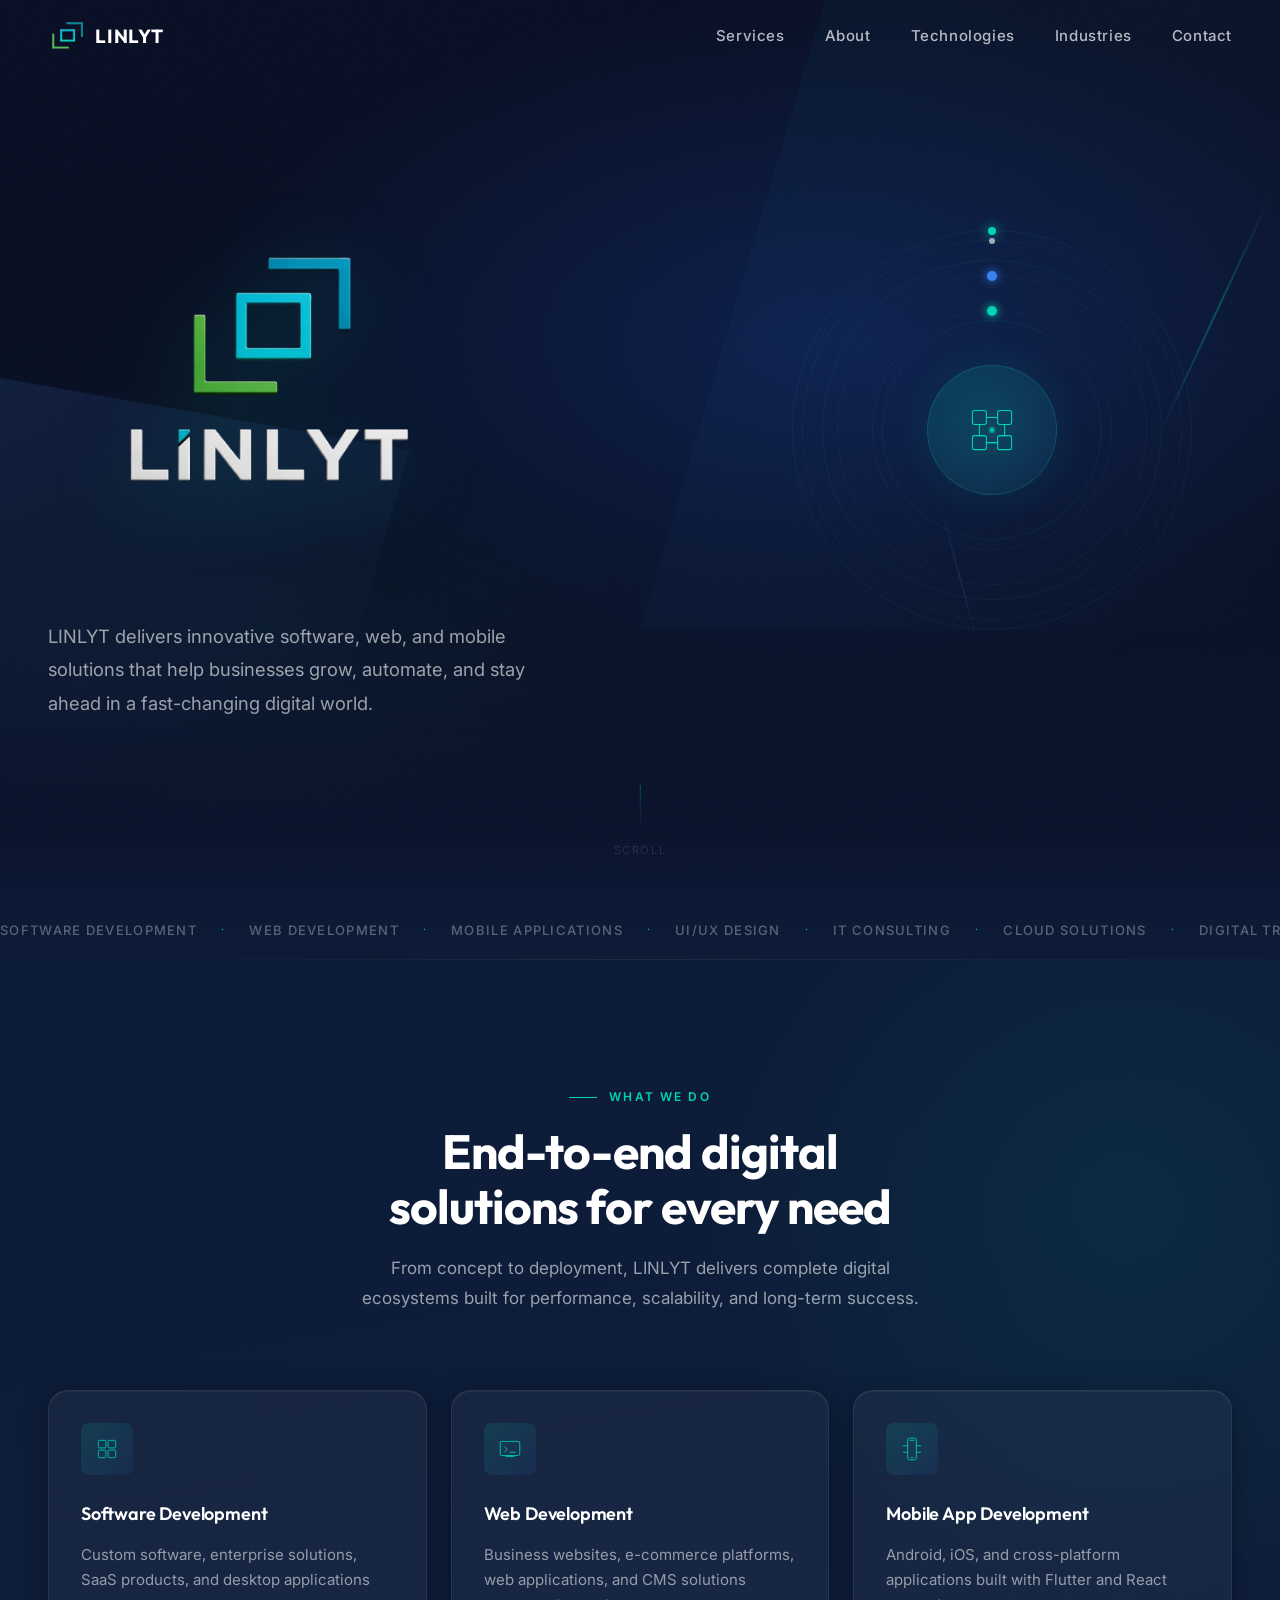
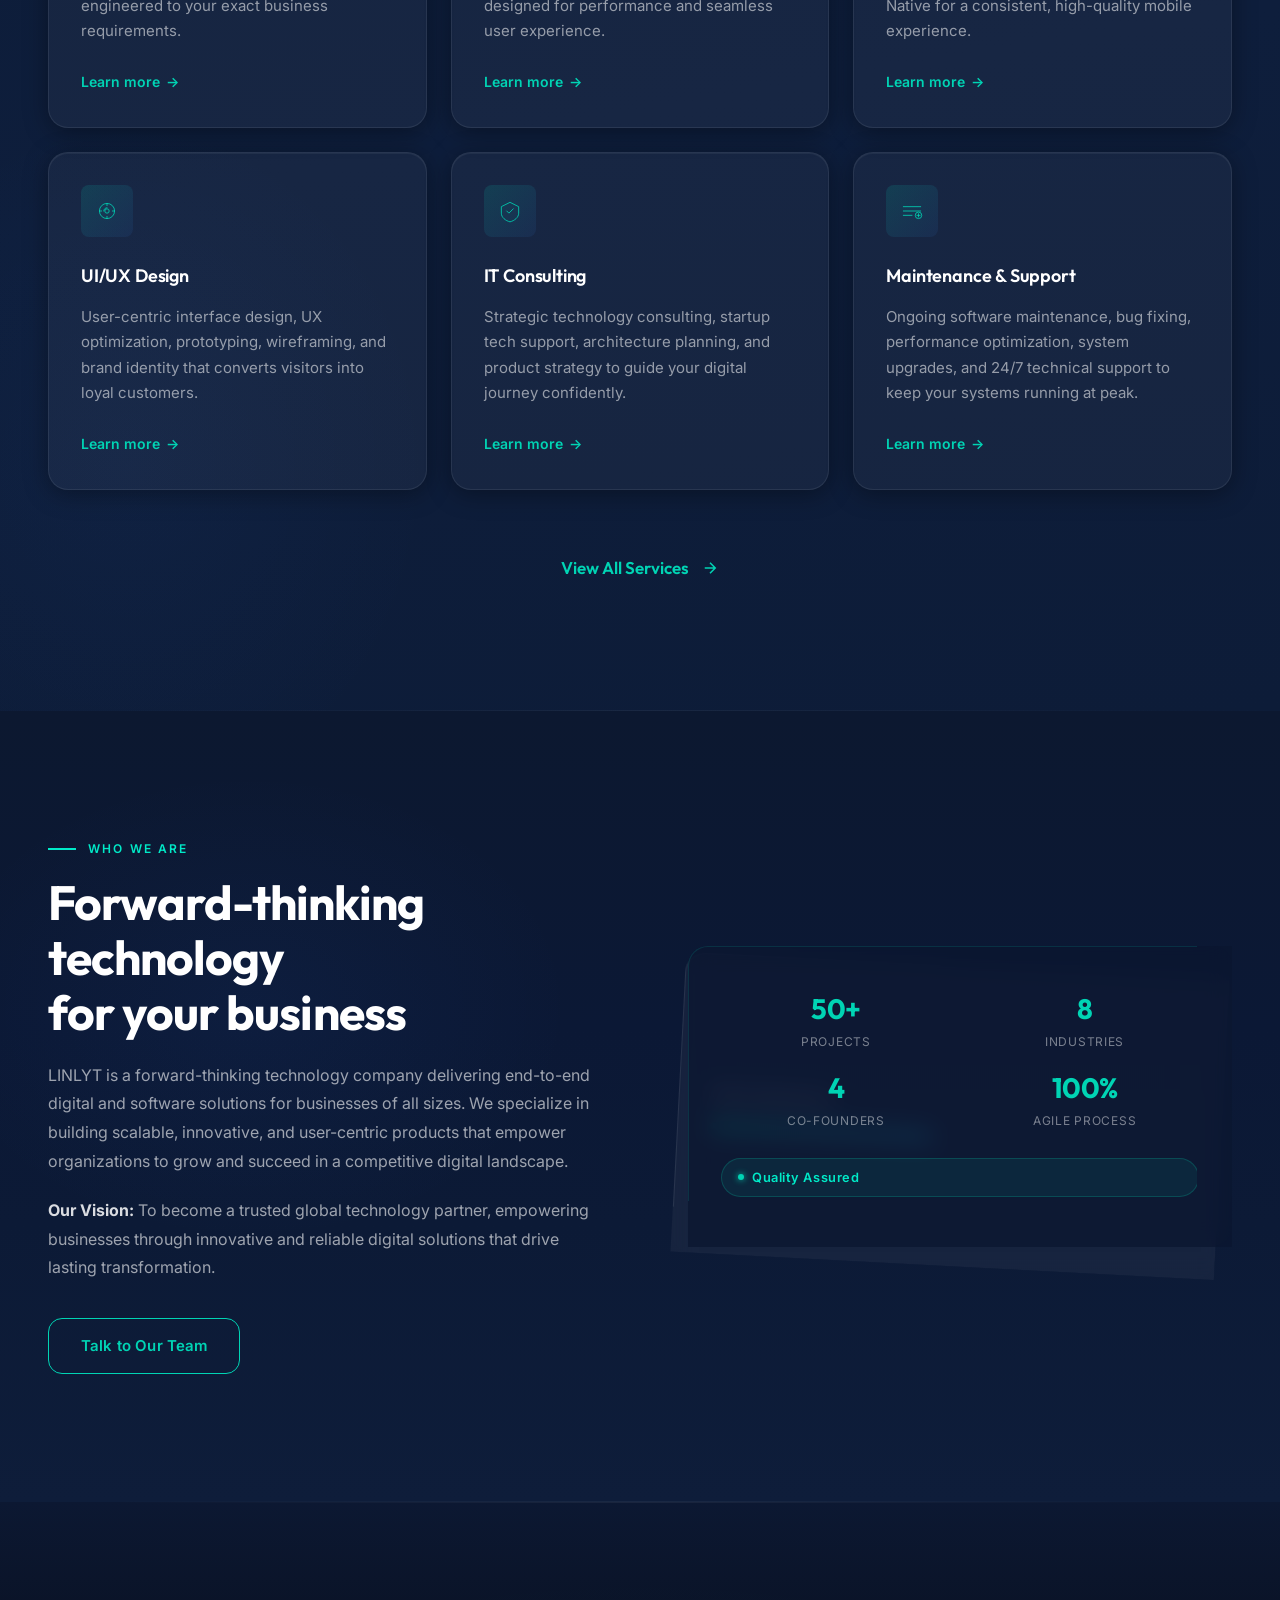
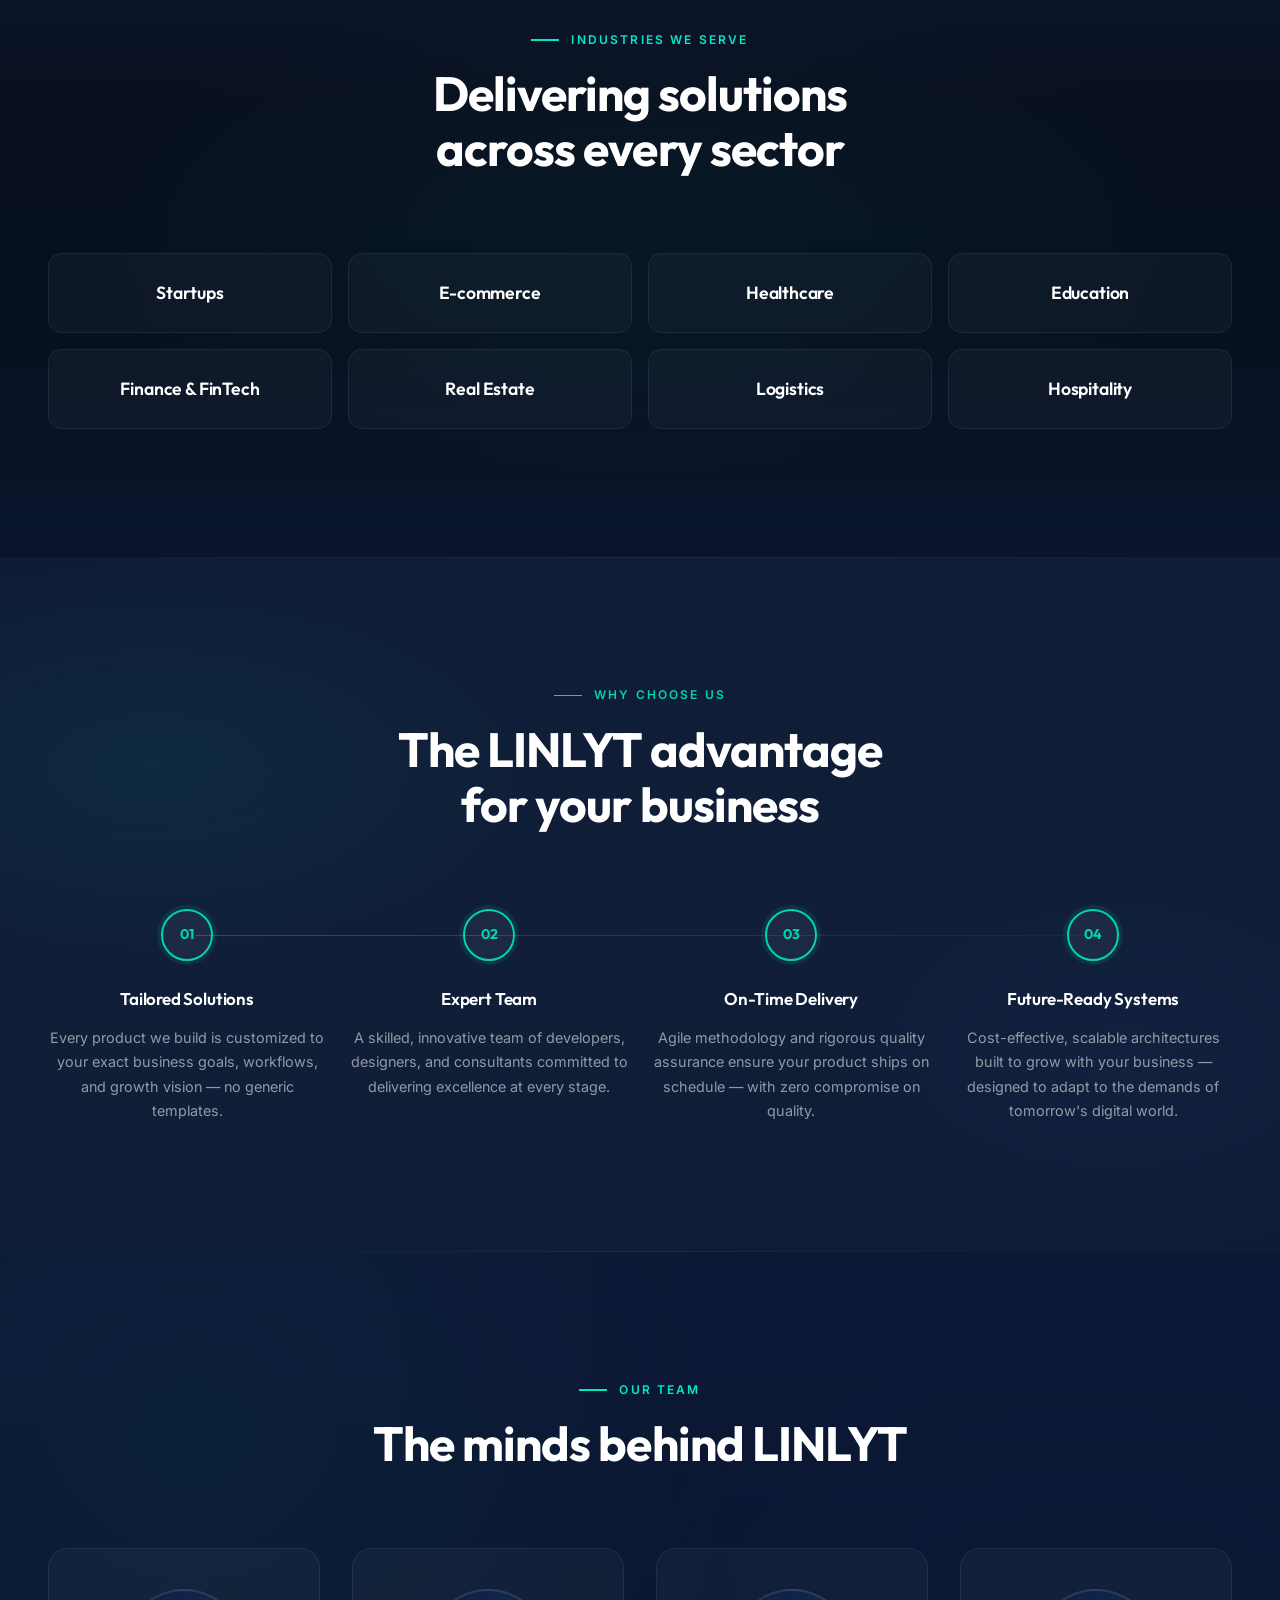
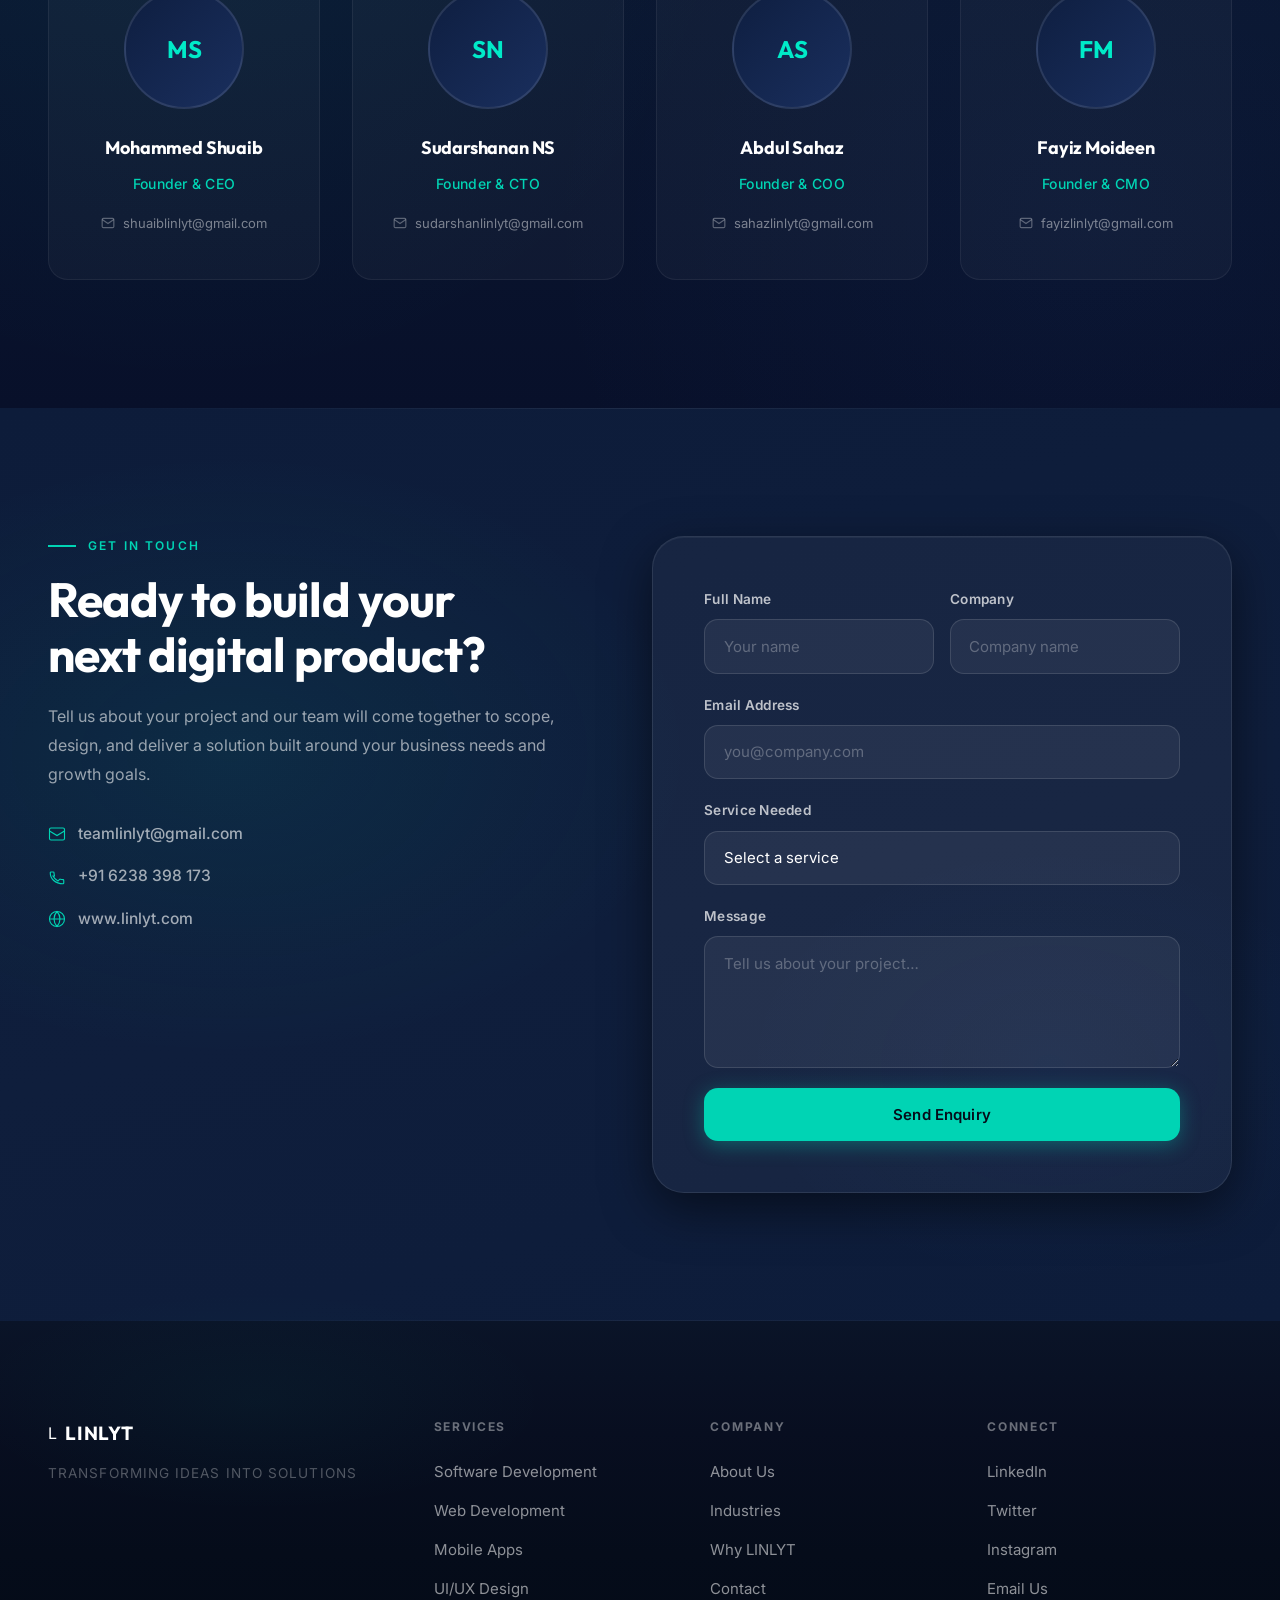
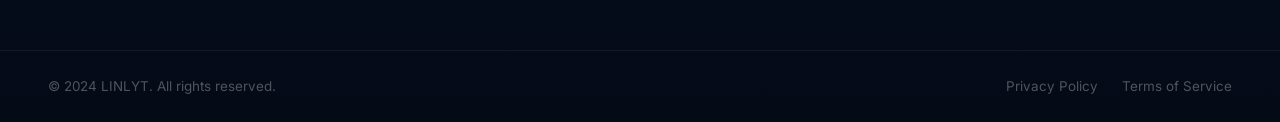
==== index.html @ 6155a0b7 "moved files to root" ====
<!DOCTYPE html>
<html lang="en">

<head>
  <meta charset="UTF-8" />
  <meta name="viewport" content="width=device-width, initial-scale=1.0" />
  <meta name="description"
    content="LINLYT — Transforming Ideas Into Scalable Digital Solutions. A forward-thinking technology company delivering software, web, and mobile solutions for businesses worldwide." />
  <title>LINLYT — Transforming Ideas Into Digital Solutions</title>
  <link rel="preconnect" href="https://fonts.googleapis.com" />
  <link rel="preconnect" href="https://fonts.gstatic.com" crossorigin />
  <link
    href="https://fonts.googleapis.com/css2?family=Inter:wght@300;400;500;600;700;800;900&family=Outfit:wght@300;400;500;600;700;800&display=swap"
    rel="stylesheet" />
  <link rel="stylesheet" href="style.css" />
</head>

<body>

  <!-- ═══════════════════════════════════════════
       NAVIGATION
  ═══════════════════════════════════════════ -->
  <nav id="navbar" class="navbar">
    <div class="nav-container">
      <a href="#" class="nav-logo" aria-label="LINLYT Home">
        <img src="public/logonavbar.png" alt="LINLYT logo" class="logo-image">
        <span class="logo-text">LINLYT</span>
      </a>
      <ul class="nav-links" role="list">
        <li><a href="#services" class="nav-link">Services</a></li>
        <li><a href="#about" class="nav-link">About</a></li>
        <li><a href="#capabilities" class="nav-link">Technologies</a></li>
        <li><a href="#projects" class="nav-link">Industries</a></li>
        <li><a href="#contact" class="nav-link">Contact</a></li>
      </ul>
      <button class="hamburger" id="hamburger" aria-label="Toggle menu" aria-expanded="false">
        <span></span><span></span><span></span>
      </button>
    </div>
    <div class="mobile-menu" id="mobile-menu">
      <ul role="list">
        <li><a href="#services" class="mobile-link">Services</a></li>
        <li><a href="#about" class="mobile-link">About</a></li>
        <li><a href="#capabilities" class="mobile-link">Technologies</a></li>
        <li><a href="#projects" class="mobile-link">Industries</a></li>
        <li><a href="#contact" class="mobile-link">Contact</a></li>
      </ul>
    </div>
  </nav>

  <!-- ═══════════════════════════════════════════
       HERO SECTION
  ═══════════════════════════════════════════ -->
  <section class="hero" id="hero" aria-label="Hero">
    <!-- Ambient diagonal shapes -->
    <div class="hero-shapes" aria-hidden="true">
      <div class="shape shape-1"></div>
      <div class="shape shape-2"></div>
      <div class="shape shape-3"></div>
      <div class="shape shape-4"></div>
      <div class="shape shape-noise"></div>
    </div>

    <div class="hero-inner">
      <!-- Left: copy -->
      <div class="hero-content">
        <img src="public/linlyt image ai.png" alt="LINLYT Logo" class="hero-logo">
        <p class="hero-body">
          LINLYT delivers innovative software, web, and mobile solutions that help
          businesses grow, automate, and stay ahead in a fast-changing digital world.
        </p>
      </div>

      <!-- Right: visual -->
      <div class="hero-visual" aria-hidden="true" aria-label="LINLYT technology illustration">
        <div class="hero-illustration float-slow">
          <div class="illus-core">
            <div class="illus-ring illus-ring-1"></div>
            <div class="illus-ring illus-ring-2"></div>
            <div class="illus-ring illus-ring-3"></div>
            <div class="illus-center">
              <div class="illus-glow"></div>
              <svg class="illus-icon" viewBox="0 0 80 80" fill="none" xmlns="http://www.w3.org/2000/svg">
                <rect x="12" y="12" width="20" height="20" rx="3" stroke="#00D4B4" stroke-width="1.5" fill="none" />
                <rect x="48" y="12" width="20" height="20" rx="3" stroke="#00D4B4" stroke-width="1.5" fill="none" />
                <rect x="12" y="48" width="20" height="20" rx="3" stroke="#00D4B4" stroke-width="1.5" fill="none" />
                <rect x="48" y="48" width="20" height="20" rx="3" stroke="#00D4B4" stroke-width="1.5" fill="none" />
                <path d="M32 22H48M22 32V48M58 32V48M32 58H48" stroke="#00D4B4" stroke-width="1.5"
                  stroke-linecap="round" />
                <circle cx="40" cy="40" r="5" fill="#00D4B4" opacity="0.4" />
                <circle cx="40" cy="40" r="2.5" fill="#00D4B4" />
              </svg>
            </div>
          </div>
          <!-- Orbiting nodes -->
          <div class="orbit orbit-1">
            <div class="orbit-node node-teal"></div>
          </div>
          <div class="orbit orbit-2">
            <div class="orbit-node node-blue"></div>
          </div>
          <div class="orbit orbit-3">
            <div class="orbit-node node-white"></div>
          </div>
        </div>
      </div>
    </div>

    <!-- Scroll indicator -->
    <div class="scroll-indicator" aria-label="Scroll down">
      <div class="scroll-line"></div>
      <span>Scroll</span>
    </div>
  </section>

  <!-- ═══════════════════════════════════════════
       MARQUEE RIBBON
  ═══════════════════════════════════════════ -->
  <div class="ribbon" aria-hidden="true">
    <div class="ribbon-track">
      <span>Software Development</span><span class="ribbon-dot">·</span>
      <span>Web Development</span><span class="ribbon-dot">·</span>
      <span>Mobile Applications</span><span class="ribbon-dot">·</span>
      <span>UI/UX Design</span><span class="ribbon-dot">·</span>
      <span>IT Consulting</span><span class="ribbon-dot">·</span>
      <span>Cloud Solutions</span><span class="ribbon-dot">·</span>
      <span>Digital Transformation</span><span class="ribbon-dot">·</span>
      <span>Software Development</span><span class="ribbon-dot">·</span>
      <span>Web Development</span><span class="ribbon-dot">·</span>
      <span>Mobile Applications</span><span class="ribbon-dot">·</span>
      <span>UI/UX Design</span><span class="ribbon-dot">·</span>
      <span>IT Consulting</span><span class="ribbon-dot">·</span>
    </div>
  </div>

  <!-- ═══════════════════════════════════════════
       SERVICES SECTION
  ═══════════════════════════════════════════ -->
  <section class="services" id="services" aria-label="Services">
    <div class="section-inner">
      <div class="section-header" data-reveal>
        <p class="section-eyebrow">What We Do</p>
        <h2 class="section-title">End-to-end digital<br />solutions for every need</h2>
        <p class="section-sub">
          From concept to deployment, LINLYT delivers complete digital ecosystems
          built for performance, scalability, and long-term success.
        </p>
      </div>

      <div class="services-grid">
        <div class="service-card" data-reveal data-delay="0">
          <div class="card-icon-wrap">
            <svg class="card-icon" viewBox="0 0 48 48" fill="none">
              <rect x="8" y="8" width="14" height="14" rx="2" stroke="currentColor" stroke-width="1.5" />
              <rect x="26" y="8" width="14" height="14" rx="2" stroke="currentColor" stroke-width="1.5" />
              <rect x="8" y="26" width="14" height="14" rx="2" stroke="currentColor" stroke-width="1.5" />
              <rect x="26" y="26" width="14" height="14" rx="2" stroke="currentColor" stroke-width="1.5" />
            </svg>
          </div>
          <h3 class="card-title">Software Development</h3>
          <p class="card-body">Custom software, enterprise solutions, SaaS products, and desktop applications
            engineered to your exact business requirements.</p>
          <a href="#contact" class="card-link" id="service-software-link">Learn more <span
              aria-hidden="true">→</span></a>
        </div>

        <div class="service-card" data-reveal data-delay="100">
          <div class="card-icon-wrap">
            <svg class="card-icon" viewBox="0 0 48 48" fill="none">
              <rect x="6" y="10" width="36" height="26" rx="3" stroke="currentColor" stroke-width="1.5" />
              <path d="M16 38H32M24 36V38" stroke="currentColor" stroke-width="1.5" stroke-linecap="round" />
              <path d="M14 20L19 25L14 30M24 30H34" stroke="currentColor" stroke-width="1.5" stroke-linecap="round"
                stroke-linejoin="round" />
            </svg>
          </div>
          <h3 class="card-title">Web Development</h3>
          <p class="card-body">Business websites, e-commerce platforms, web applications, and CMS solutions
            designed for performance and seamless user experience.</p>
          <a href="#contact" class="card-link" id="service-web-link">Learn more <span aria-hidden="true">→</span></a>
        </div>

        <div class="service-card" data-reveal data-delay="200">
          <div class="card-icon-wrap">
            <svg class="card-icon" viewBox="0 0 48 48" fill="none">
              <rect x="16" y="4" width="16" height="40" rx="3" stroke="currentColor" stroke-width="1.5" />
              <path d="M20 8H28M22 40H26" stroke="currentColor" stroke-width="1.5" stroke-linecap="round" />
              <path d="M8 18H16M32 18H40M8 30H16M32 30H40" stroke="currentColor" stroke-width="1.5"
                stroke-linecap="round" />
            </svg>
          </div>
          <h3 class="card-title">Mobile App Development</h3>
          <p class="card-body">Android, iOS, and cross-platform applications built with Flutter and React Native
            for a consistent, high-quality mobile experience.</p>
          <a href="#contact" class="card-link" id="service-mobile-link">Learn more <span aria-hidden="true">→</span></a>
        </div>

        <div class="service-card" data-reveal data-delay="0">
          <div class="card-icon-wrap">
            <svg class="card-icon" viewBox="0 0 48 48" fill="none">
              <circle cx="24" cy="24" r="14" stroke="currentColor" stroke-width="1.5" />
              <path d="M18 24C18 20.686 20.686 18 24 18" stroke="currentColor" stroke-width="1.5"
                stroke-linecap="round" />
              <circle cx="24" cy="24" r="4" stroke="currentColor" stroke-width="1.5" />
              <path d="M24 10V14M24 34V38M10 24H14M34 24H38" stroke="currentColor" stroke-width="1.5"
                stroke-linecap="round" />
            </svg>
          </div>
          <h3 class="card-title">UI/UX Design</h3>
          <p class="card-body">User-centric interface design, UX optimization, prototyping, wireframing,
            and brand identity that converts visitors into loyal customers.</p>
          <a href="#contact" class="card-link" id="service-design-link">Learn more <span aria-hidden="true">→</span></a>
        </div>

        <div class="service-card" data-reveal data-delay="100">
          <div class="card-icon-wrap">
            <svg class="card-icon" viewBox="0 0 48 48" fill="none">
              <path d="M24 8L40 16V28C40 36 32 42 24 44C16 42 8 36 8 28V16L24 8Z" stroke="currentColor"
                stroke-width="1.5" stroke-linejoin="round" />
              <path d="M18 24L22 28L30 20" stroke="currentColor" stroke-width="1.5" stroke-linecap="round"
                stroke-linejoin="round" />
            </svg>
          </div>
          <h3 class="card-title">IT Consulting</h3>
          <p class="card-body">Strategic technology consulting, startup tech support, architecture planning,
            and product strategy to guide your digital journey confidently.</p>
          <a href="#contact" class="card-link" id="service-consult-link">Learn more <span
              aria-hidden="true">→</span></a>
        </div>

        <div class="service-card" data-reveal data-delay="200">
          <div class="card-icon-wrap">
            <svg class="card-icon" viewBox="0 0 48 48" fill="none">
              <path d="M8 24H40M8 16H40M8 32H24" stroke="currentColor" stroke-width="1.5" stroke-linecap="round" />
              <circle cx="36" cy="32" r="6" stroke="currentColor" stroke-width="1.5" />
              <path d="M36 29V35M33 32H39" stroke="currentColor" stroke-width="1.5" stroke-linecap="round" />
            </svg>
          </div>
          <h3 class="card-title">Maintenance & Support</h3>
          <p class="card-body">Ongoing software maintenance, bug fixing, performance optimization, system upgrades,
            and 24/7 technical support to keep your systems running at peak.</p>
          <a href="#contact" class="card-link" id="service-support-link">Learn more <span
              aria-hidden="true">→</span></a>
        </div>
      </div>

      <div class="services-footer" data-reveal>
        <a href="#contact" class="view-all-link">
          View All Services
          <svg class="cta-arrow" viewBox="0 0 24 24" fill="none" stroke="currentColor" stroke-width="2">
            <path d="M5 12h14M12 5l7 7-7 7" />
          </svg>
        </a>
      </div>
    </div>
  </section>

  <!-- ═══════════════════════════════════════════
       ABOUT SECTION
  ═══════════════════════════════════════════ -->
  <section class="about" id="about" aria-label="About LINLYT">
    <div class="about-diagonal" aria-hidden="true"></div>
    <div class="section-inner about-inner">
      <div class="about-content" data-reveal>
        <p class="section-eyebrow eyebrow-light">Who We Are</p>
        <h2 class="section-title title-light">
          Forward-thinking technology<br />for your business
        </h2>
        <p class="about-body">
          LINLYT is a forward-thinking technology company delivering end-to-end digital
          and software solutions for businesses of all sizes. We specialize in building
          scalable, innovative, and user-centric products that empower organizations to
          grow and succeed in a competitive digital landscape.
        </p>
        <p class="about-body">
          <strong style="color:rgba(255,255,255,0.85);">Our Vision:</strong> To become a trusted global technology
          partner, empowering businesses through innovative and reliable digital solutions that drive lasting
          transformation.
        </p>
        <a href="#contact" class="btn btn-teal" id="about-cta-btn">Talk to Our Team</a>
      </div>
      <div class="about-visual" data-reveal data-delay="150">
        <div class="about-card-stack">
          <div class="about-card about-card-back">
            <div class="about-card-inner">
              <div class="metric-row">
                <span class="metric-label">Client Satisfaction</span>
                <span class="metric-val">98%</span>
              </div>
              <div class="metric-bar">
                <div class="metric-fill" style="width:98%"></div>
              </div>
            </div>
          </div>
          <div class="about-card about-card-front">
            <div class="about-card-inner">
              <div class="about-kpi-grid">
                <div class="kpi">
                  <span class="kpi-n">50+</span>
                  <span class="kpi-lbl">Projects</span>
                </div>
                <div class="kpi">
                  <span class="kpi-n">8</span>
                  <span class="kpi-lbl">Industries</span>
                </div>
                <div class="kpi">
                  <span class="kpi-n">4</span>
                  <span class="kpi-lbl">Co-Founders</span>
                </div>
                <div class="kpi">
                  <span class="kpi-n">100%</span>
                  <span class="kpi-lbl">Agile Process</span>
                </div>
              </div>
              <div class="about-badge">
                <span class="badge-dot"></span>
                <span>Quality Assured</span>
              </div>
            </div>
          </div>
        </div>
      </div>
    </div>
  </section>

  <!-- ═══════════════════════════════════════════
       INDUSTRIES SECTION (Projects)
  ═══════════════════════════════════════════ -->
  <section class="projects" id="projects" aria-label="Industries">
    <div class="projects-diagonal" aria-hidden="true"></div>
    <div class="section-inner">
      <div class="section-header" data-reveal>
        <p class="section-eyebrow eyebrow-light">Industries We Serve</p>
        <h2 class="section-title title-light">Delivering solutions<br />across every sector</h2>
      </div>

      <div class="projects-grid">
        <div class="industry-card" data-reveal>
          <h3 class="industry-name">Startups</h3>
        </div>
        <div class="industry-card" data-reveal data-delay="50">
          <h3 class="industry-name">E-commerce</h3>
        </div>
        <div class="industry-card" data-reveal data-delay="100">
          <h3 class="industry-name">Healthcare</h3>
        </div>
        <div class="industry-card" data-reveal data-delay="150">
          <h3 class="industry-name">Education</h3>
        </div>
        <div class="industry-card" data-reveal data-delay="200">
          <h3 class="industry-name">Finance & FinTech</h3>
        </div>
        <div class="industry-card" data-reveal data-delay="250">
          <h3 class="industry-name">Real Estate</h3>
        </div>
        <div class="industry-card" data-reveal data-delay="300">
          <h3 class="industry-name">Logistics</h3>
        </div>
        <div class="industry-card" data-reveal data-delay="350">
          <h3 class="industry-name">Hospitality</h3>
        </div>
      </div>
    </div>
  </section>

  <!-- ═══════════════════════════════════════════
       WHY CHOOSE LINLYT (Process)
  ═══════════════════════════════════════════ -->
  <section class="process" id="process" aria-label="Why Choose LINLYT">
    <div class="section-inner">
      <div class="section-header" data-reveal>
        <p class="section-eyebrow">Why Choose Us</p>
        <h2 class="section-title">The LINLYT advantage<br />for your business</h2>
      </div>

      <div class="process-steps">
        <div class="process-step" data-reveal id="step-tailored">
          <div class="step-number">01</div>
          <div class="step-connector"></div>
          <div class="step-content">
            <h3 class="step-title">Tailored Solutions</h3>
            <p class="step-body">Every product we build is customized to your exact business goals,
              workflows, and growth vision — no generic templates.</p>
          </div>
        </div>
        <div class="process-step" data-reveal data-delay="100" id="step-expert">
          <div class="step-number">02</div>
          <div class="step-connector"></div>
          <div class="step-content">
            <h3 class="step-title">Expert Team</h3>
            <p class="step-body">A skilled, innovative team of developers, designers, and consultants
              committed to delivering excellence at every stage.</p>
          </div>
        </div>
        <div class="process-step" data-reveal data-delay="200" id="step-delivery">
          <div class="step-number">03</div>
          <div class="step-connector"></div>
          <div class="step-content">
            <h3 class="step-title">On-Time Delivery</h3>
            <p class="step-body">Agile methodology and rigorous quality assurance ensure your product
              ships on schedule — with zero compromise on quality.</p>
          </div>
        </div>
        <div class="process-step" data-reveal data-delay="300" id="step-scalable">
          <div class="step-number">04</div>
          <div class="step-connector step-connector-last"></div>
          <div class="step-content">
            <h3 class="step-title">Future-Ready Systems</h3>
            <p class="step-body">Cost-effective, scalable architectures built to grow with your business —
              designed to adapt to the demands of tomorrow's digital world.</p>
          </div>
        </div>
      </div>
    </div>
  </section>

  <!-- ═══════════════════════════════════════════
       LEADERSHIP (Team Grid)
  ═══════════════════════════════════════════ -->
  <section class="leadership" id="leadership" aria-label="Leadership Team">
    <div class="section-inner">
      <div class="section-header" data-reveal>
        <p class="section-eyebrow eyebrow-light">Our Team</p>
        <h2 class="section-title title-light">The minds behind LINLYT</h2>
      </div>

      <div class="team-grid" data-reveal>
        <!-- Founder & CEO -->
        <div class="team-card">
          <div class="team-image-wrap">
            <div class="team-avatar">MS</div>
          </div>
          <div class="team-info">
            <h3 class="team-name">Mohammed Shuaib</h3>
            <p class="team-role">Founder & CEO</p>
            <a href="mailto:shuaiblinlyt@gmail.com" class="team-email">
              <svg viewBox="0 0 24 24" fill="none" stroke="currentColor" stroke-width="2">
                <path d="M4 4h16c1.1 0 2 .9 2 2v12c0 1.1-.9 2-2 2H4c-1.1 0-2-.9-2-2V6c0-1.1.9-2 2-2z" />
                <path d="M22 6l-10 7L2 6" />
              </svg>
              shuaiblinlyt@gmail.com
            </a>
          </div>
        </div>

        <!-- Co-Founder & CTO -->
        <div class="team-card">
          <div class="team-image-wrap">
            <div class="team-avatar">SN</div>
          </div>
          <div class="team-info">
            <h3 class="team-name">Sudarshanan NS</h3>
            <p class="team-role">Founder & CTO</p>
            <a href="mailto:sudarshanlinlyt@gmail.com" class="team-email">
              <svg viewBox="0 0 24 24" fill="none" stroke="currentColor" stroke-width="2">
                <path d="M4 4h16c1.1 0 2 .9 2 2v12c0 1.1-.9 2-2 2H4c-1.1 0-2-.9-2-2V6c0-1.1.9-2 2-2z" />
                <path d="M22 6l-10 7L2 6" />
              </svg>
              sudarshanlinlyt@gmail.com
            </a>
          </div>
        </div>

        <!-- Co-Founder & COO -->
        <div class="team-card">
          <div class="team-image-wrap">
            <div class="team-avatar">AS</div>
          </div>
          <div class="team-info">
            <h3 class="team-name">Abdul Sahaz</h3>
            <p class="team-role">Founder & COO</p>
            <a href="mailto:sahazlinlyt@gmail.com" class="team-email">
              <svg viewBox="0 0 24 24" fill="none" stroke="currentColor" stroke-width="2">
                <path d="M4 4h16c1.1 0 2 .9 2 2v12c0 1.1-.9 2-2 2H4c-1.1 0-2-.9-2-2V6c0-1.1.9-2 2-2z" />
                <path d="M22 6l-10 7L2 6" />
              </svg>
              sahazlinlyt@gmail.com
            </a>
          </div>
        </div>

        <!-- Co-Founder & CMO -->
        <div class="team-card">
          <div class="team-image-wrap">
            <div class="team-avatar">FM</div>
          </div>
          <div class="team-info">
            <h3 class="team-name">Fayiz Moideen</h3>
            <p class="team-role">Founder & CMO</p>
            <a href="mailto:fayizlinlyt@gmail.com" class="team-email">
              <svg viewBox="0 0 24 24" fill="none" stroke="currentColor" stroke-width="2">
                <path d="M4 4h16c1.1 0 2 .9 2 2v12c0 1.1-.9 2-2 2H4c-1.1 0-2-.9-2-2V6c0-1.1.9-2 2-2z" />
                <path d="M22 6l-10 7L2 6" />
              </svg>
              fayizlinlyt@gmail.com
            </a>
          </div>
        </div>
      </div>
    </div>
  </section>

  <!-- ═══════════════════════════════════════════
       CONTACT / CTA SECTION
  ═══════════════════════════════════════════ -->
  <section class="contact" id="contact" aria-label="Contact">
    <div class="section-inner contact-inner">
      <div class="contact-content" data-reveal>
        <p class="section-eyebrow">Get In Touch</p>
        <h2 class="section-title">Ready to build your<br />next digital product?</h2>
        <p class="contact-body">Tell us about your project and our team will come together to scope, design,
          and deliver a solution built around your business needs and growth goals.</p>
        <div class="contact-details">
          <a href="mailto:teamlinlyt@gmail.com" class="contact-item" id="contact-email">
            <svg viewBox="0 0 24 24" fill="none" stroke="currentColor" stroke-width="1.5">
              <rect x="2" y="4" width="20" height="16" rx="2" />
              <path d="M2 8l10 6 10-6" />
            </svg>
            teamlinlyt@gmail.com
          </a>
          <a href="tel:+916238398173" class="contact-item" id="contact-phone">
            <svg viewBox="0 0 24 24" fill="none" stroke="currentColor" stroke-width="1.5">
              <path
                d="M6.62 10.79a15.053 15.053 0 006.59 6.59l2.2-2.2a1 1 0 011.01-.24c1.12.37 2.33.57 3.58.57a1 1 0 011 1V20a1 1 0 01-1 1C9.61 21 3 14.39 3 6.25a1 1 0 011-1H7a1 1 0 011 1c0 1.25.2 2.46.57 3.58a1 1 0 01-.24 1.01L6.62 10.79z" />
            </svg>
            +91 6238 398 173
          </a>
          <a href="https://www.linlyt.com" target="_blank" rel="noopener" class="contact-item" id="contact-website">
            <svg viewBox="0 0 24 24" fill="none" stroke="currentColor" stroke-width="1.5">
              <circle cx="12" cy="12" r="10" />
              <path d="M2 12h20M12 2a15.3 15.3 0 014 10 15.3 15.3 0 01-4 10 15.3 15.3 0 01-4-10 15.3 15.3 0 014-10z" />
            </svg>
            www.linlyt.com
          </a>
        </div>
      </div>

      <div class="contact-form-wrap" data-reveal data-delay="150">
        <form class="contact-form" id="contact-form" novalidate>
          <div class="form-row">
            <div class="form-group">
              <label for="cf-name">Full Name</label>
              <input type="text" id="cf-name" name="name" placeholder="Your name" required />
            </div>
            <div class="form-group">
              <label for="cf-company">Company</label>
              <input type="text" id="cf-company" name="company" placeholder="Company name" />
            </div>
          </div>
          <div class="form-group">
            <label for="cf-email">Email Address</label>
            <input type="email" id="cf-email" name="email" placeholder="you@company.com" required />
          </div>
          <div class="form-group">
            <label for="cf-project">Service Needed</label>
            <select id="cf-project" name="project">
              <option value="">Select a service</option>
              <option>Software Development</option>
              <option>Web Development</option>
              <option>Mobile App Development</option>
              <option>UI/UX Design</option>
              <option>IT Consulting</option>
              <option>Maintenance & Support</option>
            </select>
          </div>
          <div class="form-group">
            <label for="cf-message">Message</label>
            <textarea id="cf-message" name="message" rows="4" placeholder="Tell us about your project…"></textarea>
          </div>
          <button type="submit" class="btn btn-primary btn-full" id="form-submit-btn">Send Enquiry</button>
        </form>
      </div>
    </div>
  </section>

  <!-- ═══════════════════════════════════════════
       FOOTER
  ═══════════════════════════════════════════ -->
  <footer class="footer" id="footer" aria-label="Footer">
    <div class="footer-top">
      <div class="section-inner footer-inner">
        <div class="footer-brand">
          <a href="#" class="nav-logo" aria-label="LINLYT">
            <span class="logo-mark">L</span>
            <span class="logo-text">LINLYT</span>
          </a>
          <p class="footer-tagline">Transforming Ideas Into Solutions</p>
        </div>
        <nav class="footer-nav" aria-label="Footer navigation">
          <div class="footer-col">
            <h4>Services</h4>
            <ul>
              <li><a href="#services">Software Development</a></li>
              <li><a href="#services">Web Development</a></li>
              <li><a href="#services">Mobile Apps</a></li>
              <li><a href="#services">UI/UX Design</a></li>
            </ul>
          </div>
          <div class="footer-col">
            <h4>Company</h4>
            <ul>
              <li><a href="#about">About Us</a></li>
              <li><a href="#projects">Industries</a></li>
              <li><a href="#process">Why LINLYT</a></li>
              <li><a href="#contact">Contact</a></li>
            </ul>
          </div>
          <div class="footer-col">
            <h4>Connect</h4>
            <ul>
              <li><a href="#" id="footer-linkedin">LinkedIn</a></li>
              <li><a href="#" id="footer-twitter">Twitter</a></li>
              <li><a href="#" id="footer-instagram">Instagram</a></li>
              <li><a href="mailto:teamlinlyt@gmail.com" id="footer-email">Email Us</a></li>
            </ul>
          </div>
        </nav>
      </div>
    </div>
    <div class="footer-bottom">
      <div class="section-inner footer-bottom-inner">
        <p>© 2024 LINLYT. All rights reserved.</p>
        <div class="footer-legal">
          <a href="#" id="footer-privacy">Privacy Policy</a>
          <a href="#" id="footer-terms">Terms of Service</a>
        </div>
      </div>
    </div>
  </footer>

  <script src="main.js"></script>
</body>

</html>
---- style.css ----
/* ═══════════════════════════════════════════════════════
   LINLYT — Premium Corporate Design System
   ═══════════════════════════════════════════════════════ */

/* ─── DESIGN TOKENS ─────────────────────────────────── */
:root {
  /* Color palette */
  --navy-950:  #050c1a;
  --navy-900:  #070f22;
  --navy-800:  #0b1630;
  --navy-700:  #0e1e40;
  --navy-600:  #132448;
  --navy-500:  #1a2f5e;

  --teal-400:  #00d4b4;
  --teal-300:  #00eac8;
  --teal-200:  #6ef5e2;
  --teal-glow: rgba(0, 212, 180, 0.12);

  --blue-400:  #3b82f6;
  --blue-glow: rgba(59, 130, 246, 0.12);

  --white:     #ffffff;
  --off-white: #f8fafc;
  --gray-100:  #f1f5f9;
  --gray-200:  #e2e8f0;
  --gray-300:  #cbd5e1;
  --gray-400:  #94a3b8;
  --gray-500:  #64748b;
  --gray-600:  #475569;
  --gray-700:  #334155;

  --text-primary:   #ffffff;
  --text-secondary: rgba(255, 255, 255, 0.7);
  --text-muted:     rgba(255, 255, 255, 0.45);

  /* Typography */
  --font-display: 'Outfit', sans-serif;
  --font-body:    'Inter', sans-serif;

  /* Spacing scale */
  --space-1:   0.25rem;
  --space-2:   0.5rem;
  --space-3:   0.75rem;
  --space-4:   1rem;
  --space-5:   1.25rem;
  --space-6:   1.5rem;
  --space-8:   2rem;
  --space-10:  2.5rem;
  --space-12:  3rem;
  --space-16:  4rem;
  --space-20:  5rem;
  --space-24:  6rem;
  --space-32:  8rem;

  /* Section padding */
  --section-pad-y: clamp(5rem, 10vw, 8rem);

  /* Border radius */
  --radius-sm:  0.5rem;
  --radius-md:  0.875rem;
  --radius-lg:  1.25rem;
  --radius-xl:  2rem;

  /* Shadows */
  --shadow-sm:  0 1px 3px rgba(0,0,0,0.08), 0 1px 2px rgba(0,0,0,0.06);
  --shadow-md:  0 4px 16px rgba(0,0,0,0.1), 0 2px 6px rgba(0,0,0,0.08);
  --shadow-lg:  0 16px 40px rgba(0,0,0,0.14), 0 4px 12px rgba(0,0,0,0.1);
  --shadow-xl:  0 32px 64px rgba(0,0,0,0.2);
  --shadow-teal: 0 8px 32px rgba(0,212,180,0.18);

  /* Transitions */
  --ease-out:   cubic-bezier(0.16, 1, 0.3, 1);
  --ease-inout: cubic-bezier(0.45, 0, 0.55, 1);
  --dur-fast:   180ms;
  --dur-base:   300ms;
  --dur-slow:   550ms;

  /* Max width */
  --max-w: 1280px;
  --text-w: 600px;
}

/* ─── RESET ──────────────────────────────────────────── */
*, *::before, *::after {
  box-sizing: border-box;
  margin: 0;
  padding: 0;
}
html {
  scroll-behavior: smooth;
  -webkit-font-smoothing: antialiased;
}
body {
  font-family: var(--font-body);
  font-size: 1rem;
  line-height: 1.7;
  color: var(--text-primary);
  background: var(--navy-950);
  overflow-x: hidden;
}

/* ─── SECTION TRANSITION SYSTEM ─────────────────────── */
/* Shared fade-edge pseudo-elements for all sections */
.section-transition-top::before,
.section-transition-bottom::after {
  content: '';
  position: absolute;
  left: 0;
  right: 0;
  height: 120px;
  pointer-events: none;
  z-index: 5;
}
.section-transition-top::before { top: 0; }
.section-transition-bottom::after { bottom: 0; }
img, svg { display: block; max-width: 100%; }
a { text-decoration: none; color: inherit; }
ul, ol { list-style: none; }
button { cursor: pointer; border: none; background: none; font: inherit; }
input, select, textarea {
  font: inherit;
  border: none;
  outline: none;
  background: none;
}

/* ─── TYPOGRAPHY UTILITIES ───────────────────────────── */
.section-eyebrow {
  font-family: var(--font-body);
  font-size: 0.75rem;
  font-weight: 600;
  letter-spacing: 0.18em;
  text-transform: uppercase;
  color: var(--teal-400);
  display: flex;
  align-items: center;
  gap: var(--space-3);
  margin-bottom: var(--space-4);
}
.section-eyebrow::before {
  content: '';
  display: block;
  width: 28px;
  height: 1.5px;
  background: var(--teal-400);
  flex-shrink: 0;
}
.eyebrow-light { color: var(--teal-300); }
.eyebrow-light::before { background: var(--teal-300); }

.section-title {
  font-family: var(--font-display);
  font-size: clamp(2rem, 4vw, 3rem);
  font-weight: 700;
  line-height: 1.15;
  letter-spacing: -0.02em;
  color: var(--text-primary);
  margin-bottom: var(--space-5);
}
.title-light { color: var(--white); }

.section-sub {
  font-size: 1.0625rem;
  color: var(--text-secondary);
  max-width: var(--text-w);
  line-height: 1.75;
}

/* ─── LAYOUT UTILITIES ────────────────────────────────── */
.section-inner {
  max-width: var(--max-w);
  margin: 0 auto;
  padding: 0 clamp(1.25rem, 5vw, 3rem);
  position: relative;
  z-index: 2;
}
.section-header {
  text-align: center;
  margin-bottom: clamp(3rem, 6vw, 5rem);
}
.section-header .section-eyebrow { justify-content: center; }
.section-header .section-sub { margin: 0 auto; }

/* ─── REVEAL ANIMATION ───────────────────────────────── */
[data-reveal] {
  opacity: 0;
  transform: translateY(28px);
  transition:
    opacity 0.75s var(--ease-out),
    transform 0.75s var(--ease-out);
}
[data-reveal].revealed {
  opacity: 1;
  transform: translateY(0);
}

/* ─── BUTTONS ─────────────────────────────────────────── */
.btn {
  display: inline-flex;
  align-items: center;
  gap: var(--space-2);
  padding: 0.875rem 2rem;
  border-radius: var(--radius-md);
  font-family: var(--font-body);
  font-size: 0.9375rem;
  font-weight: 600;
  letter-spacing: 0.01em;
  transition:
    background var(--dur-base) var(--ease-out),
    color var(--dur-base) var(--ease-out),
    transform var(--dur-base) var(--ease-out),
    box-shadow var(--dur-base) var(--ease-out);
  cursor: pointer;
  white-space: nowrap;
}
.btn:hover { transform: translateY(-2px); }
.btn:active { transform: translateY(0); }

.btn-primary {
  background: var(--teal-400);
  color: var(--navy-950);
  box-shadow: 0 4px 20px rgba(0,212,180,0.35);
}
.btn-primary:hover {
  background: var(--teal-300);
  box-shadow: 0 8px 28px rgba(0,212,180,0.45);
}

.btn-ghost {
  background: transparent;
  color: var(--white);
  border: 1.5px solid rgba(255,255,255,0.2);
}
.btn-ghost:hover {
  border-color: rgba(255,255,255,0.4);
  background: rgba(255,255,255,0.05);
}

.btn-teal {
  background: transparent;
  color: var(--teal-400);
  border: 1.5px solid var(--teal-400);
}
.btn-teal:hover {
  background: var(--teal-glow);
  box-shadow: var(--shadow-teal);
}

.btn-full { width: 100%; justify-content: center; }

/* ══════════════════════════════════════════════════════
   NAVBAR
══════════════════════════════════════════════════════ */
.navbar {
  position: fixed;
  top: 0;
  left: 0;
  right: 0;
  z-index: 100;
  transition:
    background var(--dur-slow) var(--ease-out),
    backdrop-filter var(--dur-slow) var(--ease-out),
    box-shadow var(--dur-slow) var(--ease-out);
}
.navbar.scrolled {
  background: rgba(7, 15, 34, 0.88);
  backdrop-filter: blur(20px) saturate(1.6);
  -webkit-backdrop-filter: blur(20px) saturate(1.6);
  box-shadow: 0 1px 0 rgba(255,255,255,0.05), 0 8px 32px rgba(0,0,0,0.3);
}
.nav-container {
  max-width: var(--max-w);
  margin: 0 auto;
  padding: 0 clamp(1.25rem, 5vw, 3rem);
  height: 72px;
  display: flex;
  align-items: center;
  gap: var(--space-8);
}
.nav-logo {
  display: flex;
  align-items: center;
  gap: var(--space-2);
  flex-shrink: 0;
}
.logo-image {
  height: clamp(32px, 4vh, 38px);
  width: auto;
  object-fit: contain;
  flex-shrink: 0;
}
.logo-text {
  font-family: var(--font-display);
  font-size: 1.1875rem;
  font-weight: 700;
  color: var(--white);
  letter-spacing: 0.04em;
}
.nav-links {
  display: flex;
  align-items: center;
  gap: clamp(2rem, 3.5vw, 2.5rem); /* Increased to 32px-40px spacing */
  margin-left: auto;
}
.nav-link {
  font-size: 0.9375rem;
  font-weight: 500;
  color: rgba(255,255,255,0.7);
  letter-spacing: 0.04em; /* Approx 0.5px-0.6px increase */
  padding: 6px 0;
  position: relative;
  transition: color var(--dur-base) var(--ease-out);
}
.nav-link::after {
  content: '';
  position: absolute;
  bottom: 0;
  left: 0;
  width: 0;
  height: 1.5px;
  background: var(--teal-400);
  transition: width var(--dur-base) var(--ease-out);
  box-shadow: 0 0 8px var(--teal-400);
}
.nav-link:hover {
  color: var(--white);
}
.nav-link:hover::after {
  width: 100%;
}
.hamburger {
  display: none;
  flex-direction: column;
  justify-content: center;
  gap: 5px;
  width: 36px;
  height: 36px;
  padding: 4px;
  margin-left: auto;
  flex-shrink: 0;
}
.hamburger span {
  display: block;
  height: 1.5px;
  background: var(--white);
  transition: transform var(--dur-base) var(--ease-out), opacity var(--dur-base);
}
.hamburger.open span:nth-child(1) { transform: translateY(6.5px) rotate(45deg); }
.hamburger.open span:nth-child(2) { opacity: 0; }
.hamburger.open span:nth-child(3) { transform: translateY(-6.5px) rotate(-45deg); }

.mobile-menu {
  display: none;
  background: rgba(7,15,34,0.97);
  backdrop-filter: blur(24px);
  -webkit-backdrop-filter: blur(24px);
  border-top: 1px solid rgba(255,255,255,0.06);
  padding: var(--space-4) 0 var(--space-8);
}
.mobile-menu.open { display: block; }
.mobile-link {
  display: block;
  padding: var(--space-4) clamp(1.25rem, 5vw, 3rem);
  font-size: 1.0625rem;
  font-weight: 500;
  color: rgba(255,255,255,0.8);
  transition: color var(--dur-base);
}
.mobile-link:hover { color: var(--teal-400); }

/* ══════════════════════════════════════════════════════
   HERO
══════════════════════════════════════════════════════ */
.hero {
  position: relative;
  min-height: 100svh;
  display: flex;
  flex-direction: column;
  justify-content: center;
  overflow: hidden;
  /* Subtle radial + slight warm tint for depth */
  background:
    radial-gradient(ellipse 70% 55% at 65% 38%, rgba(12,32,80,0.9) 0%, transparent 70%),
    radial-gradient(ellipse 50% 40% at 20% 70%, rgba(0,212,180,0.04) 0%, transparent 60%),
    linear-gradient(180deg, #080e24 0%, #070f22 60%, #0c1532 100%);
  padding-top: 80px; /* Aligns with navbar height + small buffer */
  padding-bottom: 120px; /* Optical center bias — pushes content slightly up */
}
/* Hero bottom fade → ribbon / services — tall, ultra-soft */
.hero::after {
  content: '';
  position: absolute;
  bottom: 0;
  left: 0;
  right: 0;
  height: 200px;
  background: linear-gradient(
    to bottom,
    transparent 0%,
    rgba(10,18,38,0.25) 40%,
    rgba(11,20,42,0.55) 70%,
    #0c1836 100%
  );
  pointer-events: none;
  z-index: 3;
}

/* Diagonal shape system */
.hero-shapes { position: absolute; inset: 0; pointer-events: none; }
.shape {
  position: absolute;
  background: linear-gradient(135deg, rgba(0,212,180,0.06) 0%, transparent 70%);
}
.shape-1 {
  top: -10%;
  right: -5%;
  width: 55vw;
  height: 80vh;
  clip-path: polygon(30% 0%, 100% 0%, 100% 100%, 0% 100%);
  background: linear-gradient(145deg, rgba(0,212,180,0.04) 0%, rgba(59,130,246,0.03) 60%, transparent 100%);
}
.shape-2 {
  bottom: 10%;
  left: -8%;
  width: 40vw;
  height: 50vh;
  clip-path: polygon(0 0, 100% 20%, 80% 100%, 0 100%);
  background: linear-gradient(160deg, rgba(19,36,72,0.8) 0%, transparent 80%);
}
.shape-3 {
  top: 20%;
  right: 5%;
  width: 2px;
  height: 30vh;
  background: linear-gradient(to bottom, transparent, rgba(0,212,180,0.3), transparent);
  transform: rotate(25deg);
}
.shape-4 {
  top: 55%;
  right: 25%;
  width: 1px;
  height: 18vh;
  background: linear-gradient(to bottom, transparent, rgba(59,130,246,0.25), transparent);
  transform: rotate(-15deg);
}
.shape-noise {
  inset: 0;
  opacity: 0.025;
  background-image: url("data:image/svg+xml,%3Csvg viewBox='0 0 256 256' xmlns='http://www.w3.org/2000/svg'%3E%3Cfilter id='noise'%3E%3CfeTurbulence type='fractalNoise' baseFrequency='0.9' numOctaves='4' stitchTiles='stitch'/%3E%3C/filter%3E%3Crect width='100%25' height='100%25' filter='url(%23noise)'/%3E%3C/svg%3E");
  background-size: 200px;
}

.hero-inner {
  max-width: var(--max-w);
  width: 100%;
  margin: 0 auto;
  padding: 0 clamp(1.25rem, 5vw, 3rem); /* Removed vertical padding, handled by flex centering */
  display: grid;
  grid-template-columns: 1.15fr 0.85fr;
  gap: var(--space-16);
  align-items: center;
}

/* Hero copy */
.hero-content { position: relative; z-index: 2; }

.hero-logo {
  width: clamp(280px, 35vw, 480px); /* Larger, brand-focus size */
  height: auto;
  display: block;
  margin-bottom: var(--space-8); /* 32px spacing between logo and text */
  margin-left: -5px; /* Optical alignment offset for the logo mark */
  filter: drop-shadow(0 15px 40px rgba(0, 212, 180, 0.25));
  animation: logoFadeIn 1.4s var(--ease-out) forwards;
  opacity: 0;
  transform: translateY(15px);
}

@keyframes logoFadeIn {
  to {
    opacity: 1;
    transform: translateY(0);
  }
}

.hero-body {
  font-size: 1.15rem;
  color: rgba(255,255,255,0.60);
  max-width: 520px;
  line-height: 1.8;
  animation: fadeSlideUp 1.2s var(--ease-out) 0.6s both;
}
.hero-actions {
  display: flex;
  gap: var(--space-4);
  animation: fadeSlideUp 1.2s var(--ease-out) 0.7s both;
}

/* Hero illustration */
.hero-visual {
  position: relative;
  display: flex;
  justify-content: center;
  align-items: center;
  z-index: 2;
  animation: fadeIn 1.5s var(--ease-out) 0.8s both;
}
.hero-illustration {
  position: relative;
  width: 480px; /* Slightly larger scale */
  height: 480px;
  max-width: 100%;
  flex-shrink: 0;
}

/* Floating animation — SLOWER */
@keyframes floatSlow {
  0%, 100% { transform: translateY(0); }
  50%       { transform: translateY(-12px); }
}
.float-slow { animation: floatSlow 10s ease-in-out infinite; }

/* Rings — SUBTLER */
.illus-core {
  position: absolute;
  inset: 0;
  display: flex;
  align-items: center;
  justify-content: center;
}
.illus-ring {
  position: absolute;
  border-radius: 50%;
  border: 1px solid rgba(0,212,180,0.08); /* Fainter */
}
.illus-ring-1 { width: 220px; height: 220px; }
.illus-ring-2 { width: 340px; height: 340px; }
.illus-ring-3 { width: 400px; height: 400px; animation: rotateSlow 30s linear infinite; }
.illus-ring-3::after {
  content: '';
  position: absolute;
  top: -4px;
  left: 50%;
  width: 8px;
  height: 8px;
  background: var(--teal-400);
  border-radius: 50%;
  margin-left: -4px;
  box-shadow: 0 0 12px var(--teal-400);
}

@keyframes rotateSlow { to { transform: rotate(360deg); } }

.illus-center {
  position: relative;
  width: 130px;
  height: 130px;
  border-radius: 50%;
  background: linear-gradient(135deg, rgba(0,212,180,0.12), rgba(59,130,246,0.08));
  border: 1px solid rgba(0,212,180,0.2);
  display: flex;
  align-items: center;
  justify-content: center;
  z-index: 2;
}
.illus-glow {
  position: absolute;
  inset: -25%;
  border-radius: 50%;
  background: radial-gradient(circle, rgba(0,212,180,0.15) 0%, transparent 70%);
  pointer-events: none;
}
.illus-icon { width: 56px; height: 56px; }

/* Orbits */
.orbit {
  position: absolute;
  border-radius: 50%;
  border: 1px dashed rgba(255,255,255,0.06);
}
.orbit-1 { width: 240px; height: 240px; top: 50%; left: 50%; transform: translate(-50%,-50%); animation: rotateSlow 12s linear infinite; }
.orbit-2 { width: 310px; height: 310px; top: 50%; left: 50%; transform: translate(-50%,-50%); animation: rotateSlow 20s linear infinite reverse; }
.orbit-3 { width: 380px; height: 380px; top: 50%; left: 50%; transform: translate(-50%,-50%); animation: rotateSlow 35s linear infinite; }
.orbit-node {
  position: absolute;
  top: 0;
  left: 50%;
  width: 10px;
  height: 10px;
  border-radius: 50%;
  margin-left: -5px;
  margin-top: -5px;
}
.node-teal  { background: var(--teal-400); box-shadow: 0 0 10px var(--teal-400); }
.node-blue  { background: var(--blue-400); box-shadow: 0 0 10px var(--blue-400); }
.node-white { background: rgba(255,255,255,0.6); width: 6px; height: 6px; margin-left: -3px; margin-top: -3px; }

/* Data tags */
.data-tag {
  position: absolute;
  display: flex;
  align-items: center;
  gap: 8px;
  padding: 8px 14px;
  background: rgba(11,22,48,0.85);
  border: 1px solid rgba(0,212,180,0.16);
  border-radius: 40px;
  font-size: 0.78rem;
  font-weight: 500;
  color: rgba(255,255,255,0.8);
  backdrop-filter: blur(8px);
  white-space: nowrap;
  z-index: 3;
}
.tag-dot { width: 6px; height: 6px; border-radius: 50%; flex-shrink: 0; }
.dot-green { background: #22c55e; box-shadow: 0 0 6px #22c55e; }
.dot-teal  { background: var(--teal-400); box-shadow: 0 0 6px var(--teal-400); }
.dot-blue  { background: var(--blue-400); box-shadow: 0 0 6px var(--blue-400); }

.tag-1 { bottom: 20%; left: -5%; animation: floatSlow 8s ease-in-out 0.5s infinite; }
.tag-2 { top: 12%;  right: -2%; animation: floatSlow 8s ease-in-out 1.5s infinite; }
.tag-3 { bottom: 38%; right: -8%; animation: floatSlow 8s ease-in-out 2.5s infinite; }

/* Scroll indicator */
.scroll-indicator {
  position: absolute;
  bottom: var(--space-10);
  left: 50%;
  transform: translateX(-50%);
  display: flex;
  flex-direction: column;
  align-items: center;
  gap: var(--space-2);
  color: rgba(255,255,255,0.3);
  font-size: 0.7rem;
  letter-spacing: 0.14em;
  text-transform: uppercase;
  animation: fadeIn 1s var(--ease-out) 1.4s both;
}
.scroll-line {
  width: 1px;
  height: 48px;
  background: linear-gradient(to bottom, rgba(0,212,180,0.5), transparent);
  position: relative;
  overflow: hidden;
}
.scroll-line::after {
  content: '';
  position: absolute;
  top: -100%;
  left: 0;
  width: 100%;
  height: 100%;
  background: linear-gradient(to bottom, transparent, rgba(0,212,180,0.8), transparent);
  animation: scrollDrop 2s ease-in-out 1.6s infinite;
}
@keyframes scrollDrop { 0% { top: -100%; } 100% { top: 200%; } }

/* ══════════════════════════════════════════════════════
   RIBBON MARQUEE
══════════════════════════════════════════════════════ */
.ribbon {
  position: relative;
  overflow: hidden;
  /* Continuous dark navy — connects hero to services seamlessly */
  background: linear-gradient(180deg,
    #0c1836 0%,
    #0d1a36 40%,
    #0d1b36 100%
  );
  border-top:    none;
  border-bottom: none;
  padding: var(--space-4) 0;
  white-space: nowrap;
}
/* Ribbon content above gradient */
.ribbon-track {
  display: inline-flex;
  align-items: center;
  gap: var(--space-6);
  font-size: 0.8125rem;
  font-weight: 500;
  letter-spacing: 0.1em;
  text-transform: uppercase;
  color: rgba(255,255,255,0.32);
  animation: marquee 30s linear infinite;
  position: relative;
  z-index: 2;
}
.ribbon-dot { color: var(--teal-400); font-size: 0.6rem; }
@keyframes marquee { to { transform: translateX(-50%); } }

/* ══════════════════════════════════════════════════════
   SERVICES SECTION
══════════════════════════════════════════════════════ */
.services {
  /* Dark navy — teal ambient glow top-right, blue glow bottom-left */
  background:
    radial-gradient(ellipse 55% 50% at 88% 18%, rgba(0,212,180,0.08) 0%, transparent 60%),
    radial-gradient(ellipse 40% 44% at 10% 82%, rgba(59,130,246,0.04) 0%, transparent 60%),
    linear-gradient(170deg, #0c1b36 0%, #0e1e3c 55%, #0d1c38 100%);
  padding: var(--section-pad-y) 0;
  position: relative;
  overflow: hidden;
}
/* Hairline divider — subtle depth between ribbon and services */
.services::before {
  content: '';
  position: absolute;
  top: 0;
  left: 8%;
  right: 8%;
  height: 1px;
  background: linear-gradient(90deg, transparent, rgba(255,255,255,0.07), transparent);
  pointer-events: none;
  z-index: 1;
}
/* Hairline divider at bottom */
.services::after {
  content: '';
  position: absolute;
  bottom: 0;
  left: 8%;
  right: 8%;
  height: 1px;
  background: linear-gradient(90deg, transparent, rgba(255,255,255,0.05), transparent);
  pointer-events: none;
  z-index: 1;
}

.services-grid {
  display: grid;
  grid-template-columns: repeat(3, 1fr);
  gap: var(--space-6);
}

.service-card {
  background: var(--white);
  border: 1px solid var(--gray-200);
  border-radius: var(--radius-lg);
  padding: var(--space-8);
  position: relative;
  overflow: hidden;
  transition:
    transform var(--dur-slow) var(--ease-out),
    box-shadow var(--dur-slow) var(--ease-out),
    border-color var(--dur-slow) var(--ease-out);
}
.service-card::before {
  content: '';
  position: absolute;
  top: 0;
  left: 0;
  right: 0;
  height: 2px;
  background: linear-gradient(90deg, var(--teal-400), var(--blue-400));
  transform: scaleX(0);
  transform-origin: left;
  transition: transform var(--dur-slow) var(--ease-out);
}
.service-card:hover {
  transform: translateY(-6px);
  box-shadow: var(--shadow-lg);
  border-color: var(--gray-300);
}
.service-card:hover::before { transform: scaleX(1); }

.card-icon-wrap {
  width: 52px;
  height: 52px;
  background: linear-gradient(135deg, rgba(0,212,180,0.1), rgba(59,130,246,0.06));
  border-radius: var(--radius-sm);
  display: flex;
  align-items: center;
  justify-content: center;
  margin-bottom: var(--space-6);
  transition: background var(--dur-base) var(--ease-out);
}
.service-card:hover .card-icon-wrap {
  background: linear-gradient(135deg, rgba(0,212,180,0.18), rgba(59,130,246,0.12));
}
.card-icon {
  width: 26px;
  height: 26px;
  color: var(--teal-400);
}
.card-title {
  font-family: var(--font-display);
  font-size: 1.125rem;
  font-weight: 600;
  color: var(--text-primary);
  margin-bottom: var(--space-3);
  letter-spacing: -0.01em;
}
.card-body {
  font-size: 0.9375rem;
  color: var(--text-secondary);
  line-height: 1.7;
  margin-bottom: var(--space-6);
}
.card-link {
  font-size: 0.875rem;
  font-weight: 600;
  color: var(--teal-400);
  display: inline-flex;
  align-items: center;
  gap: 6px;
  transition: gap var(--dur-base) var(--ease-out), opacity var(--dur-base);
}
.card-link:hover { gap: 10px; opacity: 0.85; }

.services-footer {
  margin-top: var(--space-16);
  text-align: center;
}

.view-all-link {
  font-family: var(--font-display);
  font-size: 1.0625rem;
  font-weight: 600;
  color: var(--teal-400);
  display: inline-flex;
  align-items: center;
  gap: var(--space-3);
  transition: color var(--dur-base) var(--ease-out);
}

.view-all-link .cta-arrow {
  width: 18px;
  height: 18px;
  transition: transform var(--dur-base) var(--ease-out);
}

.view-all-link:hover {
  color: var(--teal-300);
}

.view-all-link:hover .cta-arrow {
  transform: translateX(6px);
}

/* ══════════════════════════════════════════════════════
   ABOUT SECTION
══════════════════════════════════════════════════════ */
.about {
  position: relative;
  /* Deep navy — picks up exactly where services bridge lands */
  background: linear-gradient(180deg,
    #0c1830 0%,
    #0b1835 40%,
    #0c1a36 65%,
    #0e1d3a 100%
  );
  padding: var(--section-pad-y) 0;
  overflow: hidden;
}
/* Ambient blue-teal radial glow — left-center */
.about::before {
  content: '';
  position: absolute;
  top: 5%;
  left: -8%;
  width: 55%;
  height: 65%;
  background: radial-gradient(ellipse, rgba(59,130,246,0.05) 0%, transparent 65%);
  pointer-events: none;
  z-index: 0;
}
/* Hairline divider at bottom */
.about::after {
  content: '';
  position: absolute;
  bottom: 0;
  left: 8%;
  right: 8%;
  height: 1px;
  background: linear-gradient(90deg, transparent, rgba(255,255,255,0.05), transparent);
  pointer-events: none;
  z-index: 1;
}
/* Remove old diagonal element */
.about-diagonal {
  display: none;
}

.about-inner {
  display: grid;
  grid-template-columns: 1fr 1fr;
  gap: clamp(3rem, 6vw, 6rem);
  align-items: center;
}

.about-body {
  font-size: 1.0rem;
  color: rgba(255,255,255,0.6);
  line-height: 1.8;
  margin-bottom: var(--space-5);
  max-width: var(--text-w);
}
.about-content .btn { margin-top: var(--space-4); }

/* About card stack */
.about-card-stack {
  position: relative;
  height: 320px;
}
.about-card {
  position: absolute;
  background: rgba(255,255,255,0.04);
  border: 1px solid rgba(255,255,255,0.08);
  border-radius: var(--radius-lg);
  backdrop-filter: blur(12px);
  -webkit-backdrop-filter: blur(12px);
  overflow: hidden;
  transition: transform var(--dur-slow) var(--ease-out);
}
.about-card-back {
  inset: 20px 10px 0 0;
  transform: rotate(3deg);
}
.about-card-front {
  inset: 0 0 20px 10px;
  background: rgba(11,22,48,0.7);
  border-color: rgba(0,212,180,0.14);
}
.about-card-stack:hover .about-card-back  { transform: rotate(5deg) translateY(-4px); }
.about-card-stack:hover .about-card-front { transform: translateY(-4px); }

.about-card-inner { padding: var(--space-8); height: 100%; display: flex; flex-direction: column; justify-content: center; }
.metric-row {
  display: flex;
  justify-content: space-between;
  align-items: center;
  margin-bottom: var(--space-3);
  font-size: 0.9rem;
  color: rgba(255,255,255,0.6);
}
.metric-val {
  font-family: var(--font-display);
  font-weight: 700;
  color: var(--teal-400);
  font-size: 1.2rem;
}
.metric-bar {
  height: 6px;
  background: rgba(255,255,255,0.08);
  border-radius: 99px;
  overflow: hidden;
}
.metric-fill {
  height: 100%;
  background: linear-gradient(90deg, var(--teal-400), var(--blue-400));
  border-radius: 99px;
}

.about-kpi-grid {
  display: grid;
  grid-template-columns: 1fr 1fr;
  gap: var(--space-5);
  margin-bottom: var(--space-6);
}
.kpi { text-align: center; }
.kpi-n {
  display: block;
  font-family: var(--font-display);
  font-size: 1.75rem;
  font-weight: 700;
  color: var(--teal-400);
  letter-spacing: -0.02em;
  line-height: 1;
  margin-bottom: 4px;
}
.kpi-lbl {
  font-size: 0.75rem;
  color: rgba(255,255,255,0.45);
  letter-spacing: 0.06em;
  text-transform: uppercase;
}
.about-badge {
  display: inline-flex;
  align-items: center;
  gap: var(--space-2);
  padding: var(--space-2) var(--space-4);
  background: rgba(0,212,180,0.08);
  border: 1px solid rgba(0,212,180,0.2);
  border-radius: 99px;
  font-size: 0.8rem;
  font-weight: 600;
  color: var(--teal-300);
  letter-spacing: 0.04em;
}
.badge-dot {
  width: 6px;
  height: 6px;
  border-radius: 50%;
  background: var(--teal-400);
  box-shadow: 0 0 6px var(--teal-400);
}

/* ══════════════════════════════════════════════════════
   CAPABILITIES SECTION
══════════════════════════════════════════════════════ */
.capabilities {
  /* Dark navy — blue ambient glow center, teal accent bottom-right */
  background:
    radial-gradient(ellipse 50% 55% at 50% 45%, rgba(59,130,246,0.06) 0%, transparent 65%),
    radial-gradient(ellipse 35% 40% at 88% 82%, rgba(0,212,180,0.04) 0%, transparent 60%),
    linear-gradient(175deg, #0c1d3e 0%, #0e2040 55%, #0c1d3c 100%);
  padding: var(--section-pad-y) 0;
  position: relative;
  overflow: hidden;
}
/* Hairline divider at top */
.capabilities::before {
  content: '';
  position: absolute;
  top: 0;
  left: 8%;
  right: 8%;
  height: 1px;
  background: linear-gradient(90deg, transparent, rgba(255,255,255,0.06), transparent);
  pointer-events: none;
  z-index: 1;
}
/* Hairline divider at bottom */
.capabilities::after {
  content: '';
  position: absolute;
  bottom: 0;
  left: 8%;
  right: 8%;
  height: 1px;
  background: linear-gradient(90deg, transparent, rgba(255,255,255,0.05), transparent);
  pointer-events: none;
  z-index: 1;
}

.capabilities-layout {
  display: grid;
  grid-template-columns: 1fr 1fr;
  gap: clamp(2rem, 4vw, 5rem);
  align-items: start;
}

.cap-item {
  display: grid;
  grid-template-columns: auto 1fr auto;
  gap: var(--space-5);
  align-items: start;
  padding: var(--space-6);
  border-radius: var(--radius-md);
  cursor: pointer;
  border: 1px solid transparent;
  transition:
    background var(--dur-base) var(--ease-out),
    border-color var(--dur-base) var(--ease-out),
    transform var(--dur-base) var(--ease-out);
  margin-bottom: var(--space-2);
}
.cap-item:hover,
.cap-item-active {
  background: var(--white);
  border-color: var(--gray-200);
  box-shadow: var(--shadow-sm);
}
.cap-number {
  font-family: var(--font-display);
  font-size: 0.75rem;
  font-weight: 700;
  color: var(--teal-400);
  letter-spacing: 0.06em;
  padding-top: 3px;
}
.cap-content h3 {
  font-family: var(--font-display);
  font-size: 1.0625rem;
  font-weight: 600;
  color: var(--text-primary);
  margin-bottom: var(--space-2);
  letter-spacing: -0.01em;
}
.cap-content p {
  font-size: 0.9rem;
  color: var(--text-secondary);
  line-height: 1.7;
}
.cap-arrow {
  color: var(--teal-400);
  font-size: 1.125rem;
  opacity: 0;
  transform: translateX(-4px);
  transition: opacity var(--dur-base), transform var(--dur-base);
  padding-top: 3px;
}
.cap-item:hover .cap-arrow,
.cap-item-active .cap-arrow { opacity: 1; transform: translateX(0); }

/* Cap visual panels */
.cap-visual {
  position: sticky;
  top: 100px;
}
.cap-panels { height: 380px; position: relative; }
.cap-panel {
  position: absolute;
  inset: 0;
  background: var(--white);
  border: 1px solid var(--gray-200);
  border-radius: var(--radius-lg);
  padding: var(--space-8);
  display: flex;
  align-items: center;
  justify-content: center;
  opacity: 0;
  transform: translateY(12px) scale(0.98);
  transition: opacity 0.45s var(--ease-out), transform 0.45s var(--ease-out);
  box-shadow: var(--shadow-md);
  pointer-events: none;
}
.cap-panel.active {
  opacity: 1;
  transform: translateY(0) scale(1);
  pointer-events: auto;
}
.panel-graphic { width: 100%; text-align: center; }
.panel-label {
  font-size: 0.8rem;
  color: var(--text-muted);
  letter-spacing: 0.08em;
  text-transform: uppercase;
  margin-top: var(--space-6);
}

/* Panel 0 — mesh network */
.panel-grid { position: relative; height: 140px; display: flex; align-items: center; justify-content: center; }
.pg-node {
  position: absolute;
  width: 16px;
  height: 16px;
  border-radius: 50%;
  background: var(--teal-400);
  box-shadow: 0 0 12px rgba(0,212,180,0.4);
}
.pg-node-a { top: 10%; left: 20%; }
.pg-node-b { top: 50%; left: 50%; transform: translate(-50%,-50%); background: var(--blue-400); box-shadow: 0 0 12px rgba(59,130,246,0.4); }
.pg-node-c { bottom: 10%; right: 20%; }
.pg-link {
  position: absolute;
  height: 1px;
  background: linear-gradient(90deg, var(--teal-400), var(--blue-400));
  opacity: 0.3;
  transform-origin: left center;
}
.pg-link-ab { width: 140px; top: 28%; left: 25%; transform: rotate(28deg); }
.pg-link-bc { width: 140px; top: 52%; left: 50%; transform: rotate(35deg); }
.pg-pulse {
  position: absolute;
  top: 50%; left: 50%;
  width: 50px; height: 50px;
  border-radius: 50%;
  border: 1px solid rgba(0,212,180,0.3);
  transform: translate(-50%,-50%) scale(0.5);
  animation: pulseRing 2.5s ease-out infinite;
}
@keyframes pulseRing { 0% { transform: translate(-50%,-50%) scale(0.5); opacity: 0.7; } 100% { transform: translate(-50%,-50%) scale(3); opacity: 0; } }

/* Panel 1 — chart */
.panel-chart { display: flex; align-items: flex-end; justify-content: center; gap: 10px; height: 140px; }
.chart-bar {
  width: 28px;
  background: linear-gradient(to top, var(--teal-400), var(--blue-400));
  border-radius: 4px 4px 0 0;
  opacity: 0.8;
  transition: opacity var(--dur-base);
}
.chart-bar:hover { opacity: 1; }

/* Panel 2 — timeline */
.panel-timeline { display: flex; flex-direction: column; gap: var(--space-4); text-align: left; padding: 0 var(--space-8); }
.tl-item { display: flex; align-items: center; gap: var(--space-3); font-size: 0.9rem; color: var(--text-secondary); }
.tl-dot { width: 10px; height: 10px; border-radius: 50%; background: var(--gray-300); flex-shrink: 0; }
.tl-done .tl-dot { background: var(--teal-400); box-shadow: 0 0 6px rgba(0,212,180,0.4); }
.tl-active .tl-dot { background: var(--blue-400); animation: pulseRingSmall 2s ease-out infinite; }
.tl-done { color: var(--text-primary); font-weight: 500; }
.tl-active { color: var(--blue-400); font-weight: 600; }
@keyframes pulseRingSmall { 0% { box-shadow: 0 0 0 0 rgba(59,130,246,0.5); } 100% { box-shadow: 0 0 0 8px transparent; } }

/* Panel 3 — badges */
.panel-badges { display: flex; flex-wrap: wrap; gap: var(--space-2); justify-content: center; }
.std-badge {
  padding: 6px 14px;
  background: var(--gray-100);
  border: 1px solid var(--gray-200);
  border-radius: 99px;
  font-size: 0.8rem;
  font-weight: 600;
  color: var(--text-secondary);
  letter-spacing: 0.04em;
}

/* ══════════════════════════════════════════════════════
   PROJECTS SECTION
══════════════════════════════════════════════════════ */
.projects {
  position: relative;
  /* Navy — picks up from capabilities bridge, harmonically deep */
  background: linear-gradient(180deg,
    #0c1832 0%,
    #091020 30%,
    #07101f 60%,
    #09152c 100%
  );
  padding: var(--section-pad-y) 0;
  overflow: hidden;
}
/* Hairline divider at top */
.projects::before {
  content: '';
  position: absolute;
  top: 0;
  left: 8%;
  right: 8%;
  height: 1px;
  background: linear-gradient(90deg, transparent, rgba(255,255,255,0.06), transparent);
  pointer-events: none;
  z-index: 1;
}
/* Ambient radial glow — dark center depth */
.projects::after {
  content: '';
  position: absolute;
  inset: 0;
  background: radial-gradient(ellipse 70% 60% at 50% 50%, rgba(0,212,180,0.04) 0%, transparent 65%);
  pointer-events: none;
  z-index: 0;
}
/* Remove old diagonal element */
.projects-diagonal {
  display: none;
}

.projects-grid {
  display: grid;
  grid-template-columns: repeat(auto-fill, minmax(240px, 1fr));
  gap: var(--space-4);
}

.industry-card {
  background: rgba(255,255,255,0.03);
  border: 1px solid rgba(255,255,255,0.06);
  border-radius: var(--radius-md);
  padding: var(--space-6) var(--space-5);
  text-align: center;
  transition:
    background var(--dur-base) var(--ease-out),
    border-color var(--dur-base) var(--ease-out),
    transform var(--dur-base) var(--ease-out);
  cursor: default;
  display: flex;
  align-items: center;
  justify-content: center;
  min-height: 80px; /* Force equal height for single-line names */
}

.industry-card:hover {
  background: rgba(255,255,255,0.06);
  border-color: rgba(0,212,180,0.2);
  transform: translateY(-4px);
}

.industry-name {
  font-family: var(--font-display);
  font-size: 1.1rem;
  font-weight: 600;
  color: var(--white);
  letter-spacing: -0.01em;
  margin: 0;
}

@media (max-width: 768px) {
  .projects-grid {
    grid-template-columns: repeat(auto-fill, minmax(160px, 1fr));
    gap: var(--space-3);
  }
  .industry-card { min-height: 70px; }
  .industry-name { font-size: 0.95rem; }
}

/* ══════════════════════════════════════════════════════
   LEADERSHIP SECTION (Team Grid)
══════════════════════════════════════════════════════ */
.leadership {
  background: 
    radial-gradient(circle at 15% 25%, rgba(0,212,180,0.05) 0%, transparent 45%),
    radial-gradient(circle at 85% 75%, rgba(59,130,246,0.04) 0%, transparent 45%),
    linear-gradient(180deg, #0c1836 0%, #0a1630 50%, #08102a 100%);
  padding: var(--section-pad-y) 0;
  position: relative;
  overflow: hidden;
}

.team-grid {
  display: grid;
  grid-template-columns: repeat(4, 1fr);
  gap: var(--space-8);
}

.team-card {
  background: rgba(255, 255, 255, 0.03);
  border: 1px solid rgba(255, 255, 255, 0.06);
  border-radius: var(--radius-lg);
  padding: var(--space-10) var(--space-6);
  display: flex;
  flex-direction: column;
  align-items: center;
  text-align: center;
  transition: transform var(--dur-slow) var(--ease-out), border-color var(--dur-base), background var(--dur-base);
}

.team-card:hover {
  transform: translateY(-8px);
  border-color: rgba(0, 212, 180, 0.2);
  background: rgba(255, 255, 255, 0.05);
}

.team-image-wrap {
  width: 120px;
  height: 120px;
  margin-bottom: var(--space-6);
  position: relative;
}

.team-avatar {
  width: 100%;
  height: 100%;
  border-radius: 50%;
  background: linear-gradient(135deg, var(--navy-700) 0%, var(--navy-500) 100%);
  display: flex;
  align-items: center;
  justify-content: center;
  font-family: var(--font-display);
  font-size: 1.5rem;
  font-weight: 700;
  color: var(--teal-300);
  border: 2px solid rgba(255, 255, 255, 0.1);
  overflow: hidden;
}

.team-name {
  font-family: var(--font-display);
  font-size: 1.125rem;
  font-weight: 700;
  color: var(--white);
  margin-bottom: var(--space-2);
  letter-spacing: -0.01em;
}

.team-role {
  font-size: 0.875rem;
  color: var(--teal-400);
  font-weight: 500;
  letter-spacing: 0.02em;
  margin-bottom: var(--space-4);
}

.team-email {
  display: inline-flex;
  align-items: center;
  justify-content: center;
  gap: var(--space-2);
  font-size: 0.8125rem;
  color: rgba(255, 255, 255, 0.45);
  transition: color var(--dur-base);
  margin-top: auto;
}

.team-email svg {
  width: 14px;
  height: 14px;
  stroke: currentColor;
  opacity: 0.7;
}

.team-email:hover {
  color: var(--teal-300);
}

@media (max-width: 1024px) {
  .team-grid { grid-template-columns: repeat(2, 1fr); }
}

@media (max-width: 640px) {
  .team-grid { grid-template-columns: 1fr; }
  .team-card { padding: var(--space-8) var(--space-4); }
}

/* ══════════════════════════════════════════════════════
   PROCESS SECTION
══════════════════════════════════════════════════════ */
.process {
  /* Dark navy — warm teal glow left, blue glow right for step-flow energy */
  background:
    radial-gradient(ellipse 55% 50% at 12% 30%, rgba(0,212,180,0.07) 0%, transparent 60%),
    radial-gradient(ellipse 40% 45% at 88% 72%, rgba(59,130,246,0.04) 0%, transparent 60%),
    linear-gradient(170deg, #0e1c36 0%, #101e38 55%, #0e1c36 100%);
  padding: var(--section-pad-y) 0;
  position: relative;
  overflow: hidden;
}
/* Hairline divider at top */
.process::before {
  content: '';
  position: absolute;
  top: 0;
  left: 8%;
  right: 8%;
  height: 1px;
  background: linear-gradient(90deg, transparent, rgba(255,255,255,0.07), transparent);
  pointer-events: none;
  z-index: 1;
}
/* Hairline divider at bottom */
.process::after {
  content: '';
  position: absolute;
  bottom: 0;
  left: 8%;
  right: 8%;
  height: 1px;
  background: linear-gradient(90deg, transparent, rgba(255,255,255,0.05), transparent);
  pointer-events: none;
  z-index: 1;
}


.process-steps {
  display: grid;
  grid-template-columns: repeat(4, 1fr);
  gap: var(--space-6);
  position: relative;
}
.process-steps::before {
  content: '';
  position: absolute;
  top: 26px;
  left: calc(12.5%);
  right: calc(12.5%);
  height: 1px;
  background: linear-gradient(90deg, var(--teal-400), rgba(0,212,180,0.15));
}

.process-step { text-align: center; }
.step-number {
  display: inline-flex;
  align-items: center;
  justify-content: center;
  width: 52px;
  height: 52px;
  border-radius: 50%;
  background: var(--white);
  border: 2px solid var(--teal-400);
  font-family: var(--font-display);
  font-size: 0.875rem;
  font-weight: 700;
  color: var(--teal-400);
  margin: 0 auto var(--space-6);
  position: relative;
  z-index: 2;
  box-shadow: 0 0 0 4px rgba(0,212,180,0.1);
  transition: box-shadow var(--dur-base);
}
.process-step:hover .step-number { box-shadow: 0 0 0 8px rgba(0,212,180,0.12); }
.step-connector { display: none; }
.step-title {
  font-family: var(--font-display);
  font-size: 1.0625rem;
  font-weight: 600;
  color: var(--text-primary);
  margin-bottom: var(--space-3);
  letter-spacing: -0.01em;
}
.step-body {
  font-size: 0.9rem;
  color: var(--text-secondary);
  line-height: 1.7;
}

/* ══════════════════════════════════════════════════════
   TESTIMONIALS SECTION
══════════════════════════════════════════════════════ */
.testimonials {
  position: relative;
  /* Navy — picks up from process bridge endpoint */
  background: linear-gradient(180deg,
    #0e1e3a 0%,
    #0c1832 30%,
    #0a1628 60%,
    #0d1e3c 100%
  );
  padding: var(--section-pad-y) 0;
  overflow: hidden;
}
/* Ambient teal radial glow — top-right */
.testimonials::before {
  content: '';
  position: absolute;
  top: -5%;
  right: -8%;
  width: 55%;
  height: 65%;
  background: radial-gradient(ellipse, rgba(0,212,180,0.05) 0%, transparent 65%);
  pointer-events: none;
  z-index: 0;
}
/* Hairline divider at bottom */
.testimonials::after {
  content: '';
  position: absolute;
  bottom: 0;
  left: 8%;
  right: 8%;
  height: 1px;
  background: linear-gradient(90deg, transparent, rgba(255,255,255,0.05), transparent);
  pointer-events: none;
  z-index: 1;
}
/* Remove old diagonal */
.testimonials-diagonal {
  display: none;
}

.testimonials-track {
  display: grid;
  grid-template-columns: repeat(3, 1fr);
  gap: var(--space-6);
}

.testimonial-card {
  background: rgba(255,255,255,0.03);
  border: 1px solid rgba(255,255,255,0.07);
  border-radius: var(--radius-lg);
  padding: var(--space-8);
  transition:
    transform var(--dur-slow) var(--ease-out),
    background var(--dur-slow) var(--ease-out),
    border-color var(--dur-slow) var(--ease-out);
}
.testimonial-card:hover {
  transform: translateY(-4px);
  background: rgba(255,255,255,0.05);
  border-color: rgba(0,212,180,0.14);
}
.quote-mark {
  font-family: Georgia, serif;
  font-size: 3.5rem;
  line-height: 0.8;
  color: var(--teal-400);
  opacity: 0.5;
  margin-bottom: var(--space-4);
}
.quote-text {
  font-size: 0.975rem;
  color: rgba(255,255,255,0.65);
  line-height: 1.8;
  margin-bottom: var(--space-6);
}
.quote-author {
  display: flex;
  align-items: center;
  gap: var(--space-3);
}
.author-avatar {
  width: 42px;
  height: 42px;
  border-radius: 50%;
  background: linear-gradient(135deg, var(--teal-400), var(--blue-400));
  display: flex;
  align-items: center;
  justify-content: center;
  font-size: 0.78rem;
  font-weight: 700;
  color: var(--navy-950);
  flex-shrink: 0;
  letter-spacing: 0.02em;
}
.quote-author strong {
  display: block;
  font-size: 0.9rem;
  color: var(--white);
  font-weight: 600;
}
.quote-author span {
  display: block;
  font-size: 0.78rem;
  color: rgba(255,255,255,0.4);
  margin-top: 2px;
}

/* ══════════════════════════════════════════════════════
   CONTACT SECTION
══════════════════════════════════════════════════════ */
.contact {
  /* Dark navy — teal ambient glow left for CTA energy */
  background:
    radial-gradient(ellipse 60% 55% at 18% 38%, rgba(0,212,180,0.08) 0%, transparent 60%),
    radial-gradient(ellipse 40% 40% at 82% 72%, rgba(59,130,246,0.04) 0%, transparent 60%),
    linear-gradient(165deg, #0d1c3a 0%, #0f1e3c 55%, #0d1c3a 100%);
  padding: var(--section-pad-y) 0;
  position: relative;
  overflow: hidden;
}
/* Hairline divider at top */
.contact::before {
  content: '';
  position: absolute;
  top: 0;
  left: 8%;
  right: 8%;
  height: 1px;
  background: linear-gradient(90deg, transparent, rgba(255,255,255,0.07), transparent);
  pointer-events: none;
  z-index: 1;
}
/* Hairline divider at bottom */
.contact::after {
  content: '';
  position: absolute;
  bottom: 0;
  left: 8%;
  right: 8%;
  height: 1px;
  background: linear-gradient(90deg, transparent, rgba(255,255,255,0.05), transparent);
  pointer-events: none;
  z-index: 1;
}

.contact-inner {
  display: grid;
  grid-template-columns: 1fr 1.1fr;
  gap: clamp(3rem, 6vw, 6rem);
  align-items: start;
}
.contact-body {
  font-size: 1rem;
  color: var(--text-secondary);
  line-height: 1.8;
  margin-top: var(--space-3);
  margin-bottom: var(--space-8);
  max-width: var(--text-w);
}
.contact-details { display: flex; flex-direction: column; gap: var(--space-4); }
.contact-item {
  display: flex;
  align-items: center;
  gap: var(--space-3);
  font-size: 0.975rem;
  font-weight: 500;
  color: var(--text-secondary);
  transition: color var(--dur-base);
}
.contact-item svg { width: 18px; height: 18px; color: var(--teal-400); flex-shrink: 0; }
.contact-item:hover { color: var(--teal-400); }

/* Form */
.contact-form-wrap {
  background: rgba(255, 255, 255, 0.03);
  border: 1px solid rgba(255, 255, 255, 0.06);
  border-radius: var(--radius-xl);
  padding: clamp(2rem, 4vw, 3.5rem);
  box-shadow: 0 40px 100px rgba(0,0,0,0.3);
}
.contact-form { display: flex; flex-direction: column; gap: var(--space-5); }
.form-row { display: grid; grid-template-columns: 1fr 1fr; gap: var(--space-4); }
.form-group { display: flex; flex-direction: column; gap: var(--space-2); }
.form-group label {
  font-size: 0.85rem;
  font-weight: 600;
  color: var(--text-secondary);
  letter-spacing: 0.02em;
}
.form-group input,
.form-group select,
.form-group textarea {
  width: 100%;
  padding: 0.85rem 1.15rem;
  background: rgba(14, 28, 54, 0.4);
  border: 1px solid rgba(255, 255, 255, 0.08);
  border-radius: var(--radius-md);
  font-size: 0.9375rem;
  color: var(--white);
  transition: border-color var(--dur-base), background var(--dur-base), box-shadow var(--dur-base);
}
.form-group input::placeholder,
.form-group textarea::placeholder { color: rgba(255,255,255,0.25); }
.form-group input:focus,
.form-group select:focus,
.form-group textarea:focus {
  border-color: var(--teal-400);
  background: rgba(14, 28, 54, 0.6);
  box-shadow: 0 0 0 4px rgba(0,212,180,0.08);
}
.form-group textarea { resize: vertical; min-height: 110px; }
.form-group select { appearance: none; cursor: pointer; }

/* ══════════════════════════════════════════════════════
   FOOTER
══════════════════════════════════════════════════════ */
.footer {
  /* Deepest navy — continues exactly from contact's bridge endpoint */
  background: linear-gradient(180deg,
    #0a1428 0%,
    #080e20 28%,
    #050c1a 58%,
    #040a16 100%
  );
  position: relative;
}
/* Soft teal ambient glow — top-left of footer */
.footer::before {
  content: '';
  position: absolute;
  top: -10%;
  left: -5%;
  width: 50%;
  height: 60%;
  background: radial-gradient(ellipse, rgba(0,212,180,0.04) 0%, transparent 65%);
  pointer-events: none;
  z-index: 0;
}
.footer-top { padding: clamp(4rem, 8vw, 6rem) 0 var(--space-12); }
.footer-inner {
  display: grid;
  grid-template-columns: auto 1fr;
  gap: clamp(3rem, 6vw, 8rem);
  align-items: start;
}
.footer-tagline {
  font-size: 0.85rem;
  color: rgba(255,255,255,0.3);
  margin-top: var(--space-3);
  letter-spacing: 0.08em;
  text-transform: uppercase;
}
.footer-nav {
  display: grid;
  grid-template-columns: repeat(3, 1fr);
  gap: var(--space-8);
}
.footer-col h4 {
  font-size: 0.75rem;
  font-weight: 700;
  letter-spacing: 0.14em;
  text-transform: uppercase;
  color: rgba(255,255,255,0.4);
  margin-bottom: var(--space-5);
}
.footer-col ul { display: flex; flex-direction: column; gap: var(--space-3); }
.footer-col a {
  font-size: 0.9375rem;
  color: rgba(255,255,255,0.55);
  transition: color var(--dur-base);
}
.footer-col a:hover { color: var(--teal-300); }
.footer-bottom {
  border-top: 1px solid rgba(255,255,255,0.06);
  padding: var(--space-6) 0;
}
.footer-bottom-inner {
  display: flex;
  justify-content: space-between;
  align-items: center;
  gap: var(--space-4);
  font-size: 0.84rem;
  color: rgba(255,255,255,0.3);
}
.footer-legal { display: flex; gap: var(--space-6); }
.footer-legal a {
  color: rgba(255,255,255,0.3);
  transition: color var(--dur-base);
}
.footer-legal a:hover { color: rgba(255,255,255,0.6); }

/* ═══════════════════════════════════════════════════════
   KEYFRAMES
═══════════════════════════════════════════════════════ */
@keyframes fadeSlideUp {
  from { opacity: 0; transform: translateY(24px); }
  to   { opacity: 1; transform: translateY(0); }
}
@keyframes fadeIn {
  from { opacity: 0; }
  to   { opacity: 1; }
}

/* ═══════════════════════════════════════════════════════
   RESPONSIVE
═══════════════════════════════════════════════════════ */
@media (max-width: 1024px) {
  .about-inner,
  .contact-inner { grid-template-columns: 1fr; }
  .capabilities-layout { grid-template-columns: 1fr; }
  .cap-visual { position: static; margin-top: var(--space-8); }
  .projects-grid { grid-template-columns: 1fr 1fr; }
  .project-card-large { grid-column: 1 / -1; grid-row: auto; }
  .footer-inner { grid-template-columns: 1fr; }
}

@media (max-width: 768px) {
  .nav-links, .nav-cta { display: none; }
  .hamburger { display: flex; }

  .hero-inner { grid-template-columns: 1fr; gap: var(--space-10); }
  .hero-visual { display: flex; justify-content: center; }
  .hero-illustration { width: 300px; height: 300px; }
  .hero-headline { font-size: clamp(2.2rem, 7vw, 3rem); }
  .hero-stats { flex-wrap: wrap; gap: var(--space-4); }

  .services-grid { grid-template-columns: 1fr; }
  .testimonials-track { grid-template-columns: 1fr; }
  .process-steps { grid-template-columns: 1fr; }
  .process-steps::before { display: none; }
  .projects-grid { grid-template-columns: 1fr; }
  .about-card-stack { height: 260px; }
  .footer-nav { grid-template-columns: 1fr 1fr; }
  .footer-bottom-inner { flex-direction: column; text-align: center; }
  .form-row { grid-template-columns: 1fr; }

  .tag-1, .tag-2, .tag-3 { display: none; }
}

@media (max-width: 480px) {
  .hero-illustration { width: 240px; height: 240px; }
  .footer-nav { grid-template-columns: 1fr; }
}

/* ═══════════════════════════════════════════════════════
   DARK PREMIUM THEME — COMPONENT OVERRIDES
   Unified single-surface dark canvas
═══════════════════════════════════════════════════════ */

/* ─── SECTION TEXT — NOW DARK ───────────────────────── */
.services .section-title,
.capabilities .section-title,
.process .section-title,
.contact .section-title {
  color: var(--white);
}
.services .section-sub {
  color: rgba(255,255,255,0.58);
}

/* ─── SERVICE CARDS — DARK GLASSMORPHISM ────────────── */
.service-card {
  background: rgba(255,255,255,0.04);
  border: 1px solid rgba(255,255,255,0.08);
  box-shadow:
    0 4px 24px rgba(0,0,0,0.35),
    inset 0 1px 0 rgba(255,255,255,0.05);
}
.service-card:hover {
  background: rgba(255,255,255,0.07);
  border-color: rgba(0,212,180,0.25);
  box-shadow:
    0 20px 50px rgba(0,0,0,0.5),
    0 0 0 1px rgba(0,212,180,0.12),
    inset 0 1px 0 rgba(255,255,255,0.08);
  transform: translateY(-6px);
}
.card-icon-wrap {
  background: linear-gradient(135deg, rgba(0,212,180,0.14), rgba(59,130,246,0.08));
}
.service-card:hover .card-icon-wrap {
  background: linear-gradient(135deg, rgba(0,212,180,0.24), rgba(59,130,246,0.14));
}
.card-title { color: var(--white); }
.card-body  { color: rgba(255,255,255,0.55); }

/* ─── CAPABILITIES — DARK STYLE ─────────────────────── */
.cap-item:hover,
.cap-item-active {
  background: rgba(255,255,255,0.05);
  border-color: rgba(255,255,255,0.10);
  box-shadow: 0 4px 20px rgba(0,0,0,0.35);
}
.cap-content h3 { color: var(--white); }
.cap-content p  { color: rgba(255,255,255,0.55); }
.cap-panel {
  background: rgba(255,255,255,0.04);
  border: 1px solid rgba(255,255,255,0.09);
  box-shadow: 0 8px 32px rgba(0,0,0,0.45);
}
.panel-label { color: rgba(255,255,255,0.38); }
.std-badge {
  background: rgba(0,212,180,0.08);
  border-color: rgba(0,212,180,0.2);
  color: rgba(255,255,255,0.7);
}
.tl-item   { color: rgba(255,255,255,0.50); }
.tl-done   { color: rgba(255,255,255,0.80); font-weight: 500; }
.tl-active { color: var(--teal-300); }
.chart-bar {
  background: linear-gradient(to top, var(--teal-400), rgba(59,130,246,0.75));
  opacity: 0.85;
}
.chart-bar:hover { opacity: 1; }

/* ─── PROCESS SECTION — DARK STYLE ──────────────────── */
.step-title { color: var(--white); }
.step-body  { color: rgba(255,255,255,0.55); }
.step-number {
  background: rgba(255,255,255,0.05);
  border-color: var(--teal-400);
  color: var(--teal-400);
  box-shadow: 0 0 0 4px rgba(0,212,180,0.10);
}
.process-step:hover .step-number {
  box-shadow: 0 0 0 8px rgba(0,212,180,0.12);
}
.process-steps::before {
  background: linear-gradient(90deg, rgba(0,212,180,0.35), rgba(0,212,180,0.06));
}

/* ─── CONTACT SECTION — DARK STYLE ──────────────────── */
.contact .section-title { color: var(--white); }
.contact-body  { color: rgba(255,255,255,0.58); }
.contact-item  { color: rgba(255,255,255,0.62); }
.contact-item:hover { color: var(--teal-300); }
.contact-form-wrap {
  background: rgba(255,255,255,0.04);
  border: 1px solid rgba(255,255,255,0.09);
  box-shadow:
    0 16px 48px rgba(0,0,0,0.5),
    inset 0 1px 0 rgba(255,255,255,0.05);
}
.form-group label {
  color: rgba(255,255,255,0.72);
}
.form-group input,
.form-group select,
.form-group textarea {
  background: rgba(255,255,255,0.06);
  border-color: rgba(255,255,255,0.12);
  color: var(--white);
}
.form-group input::placeholder,
.form-group textarea::placeholder {
  color: rgba(255,255,255,0.28);
}
.form-group input:focus,
.form-group select:focus,
.form-group textarea:focus {
  border-color: var(--teal-400);
  background: rgba(255,255,255,0.09);
  box-shadow: 0 0 0 3px rgba(0,212,180,0.15);
}
.form-group select option {
  background: #0e1e3c;
  color: var(--white);
}

/* ─── CONTENT Z-INDEX — ABOVE AMBIENT GLOWS ─────────── */
.services .section-inner,
.capabilities .section-inner,
.process .section-inner,
.contact .section-inner {
  z-index: 2;
}
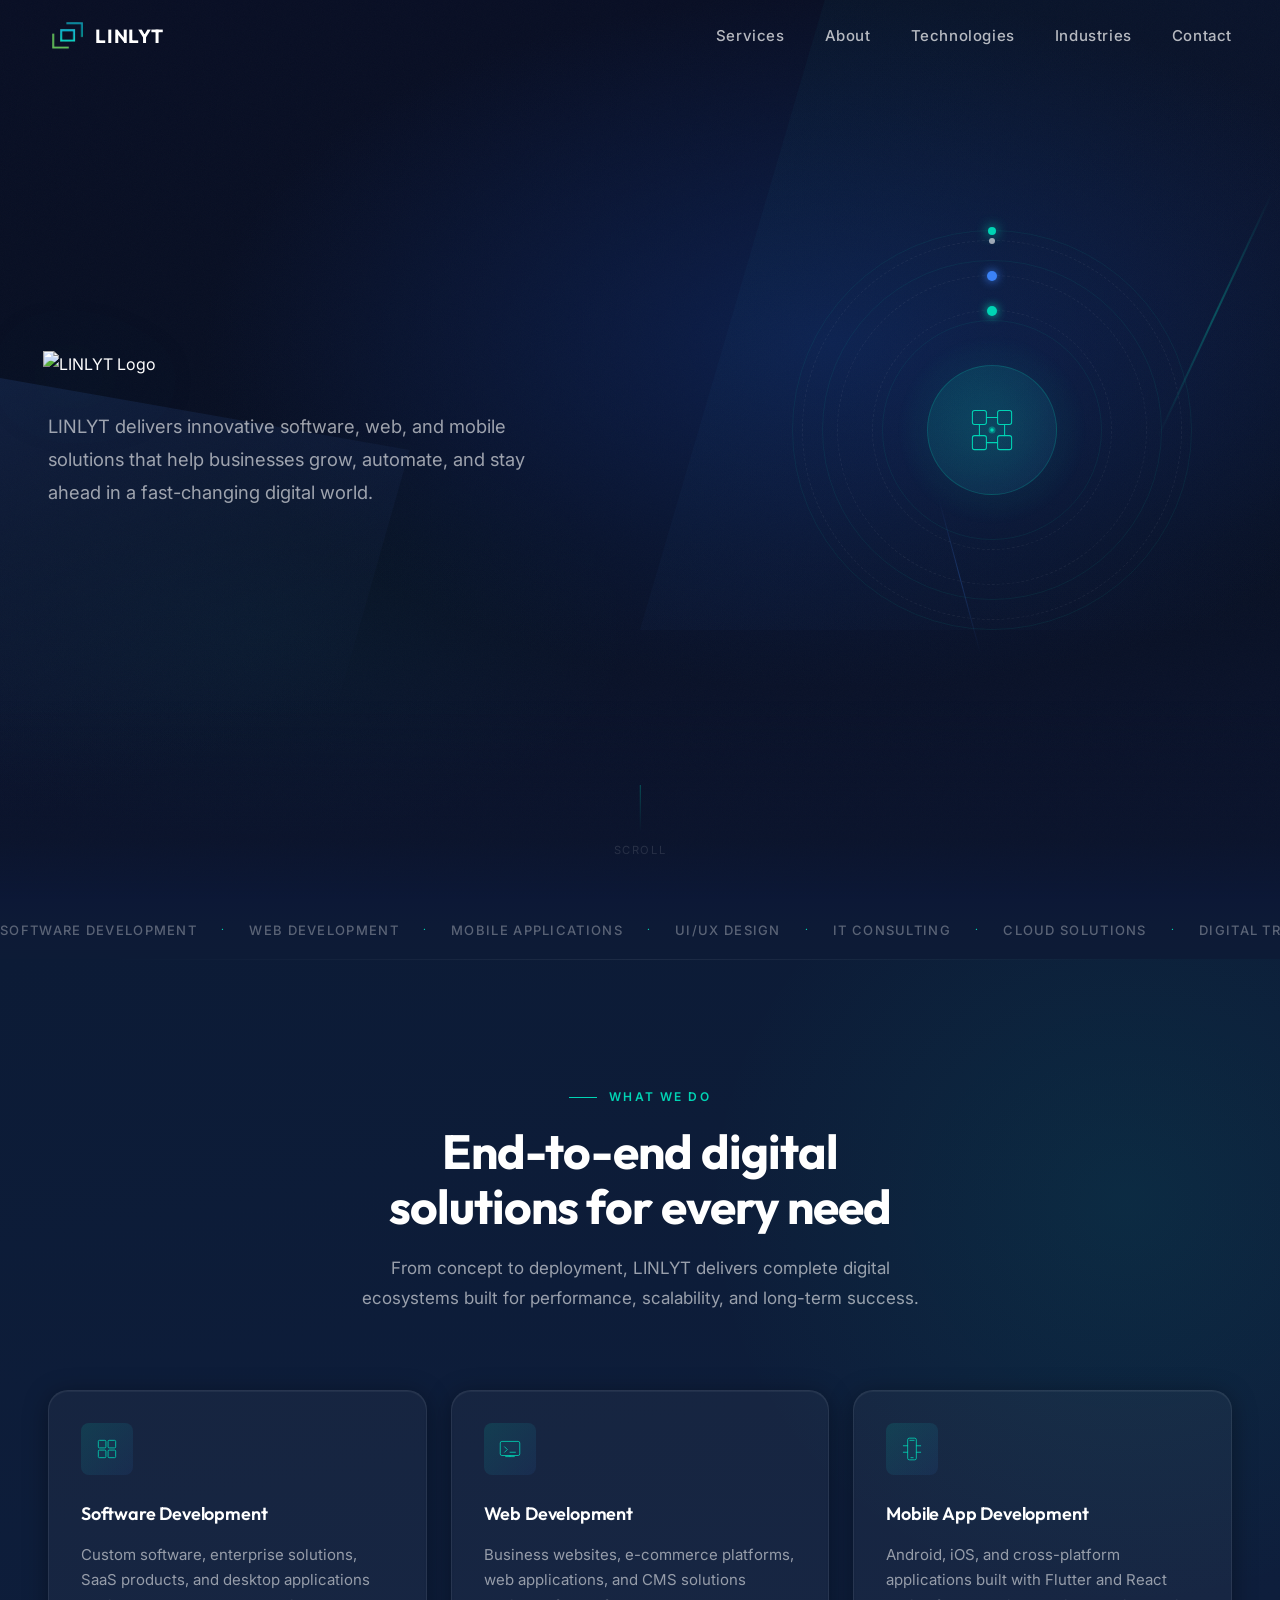
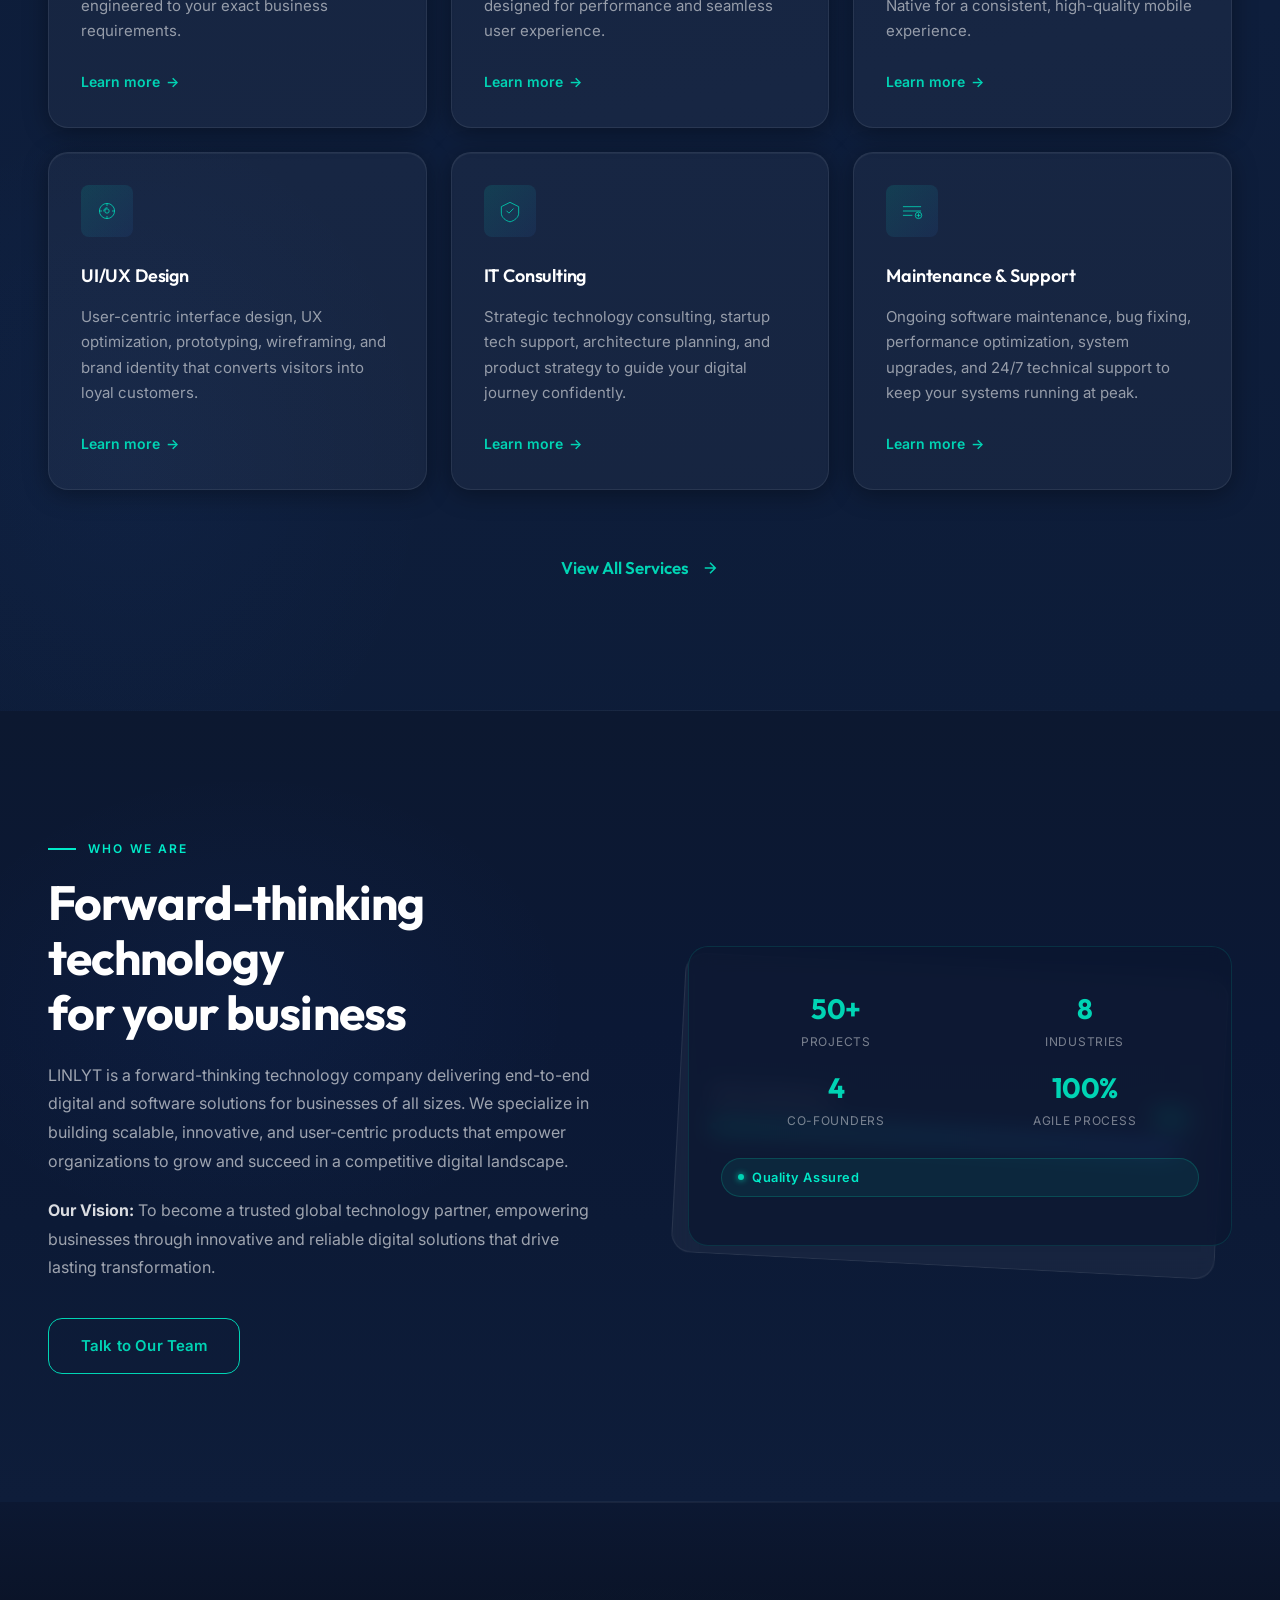
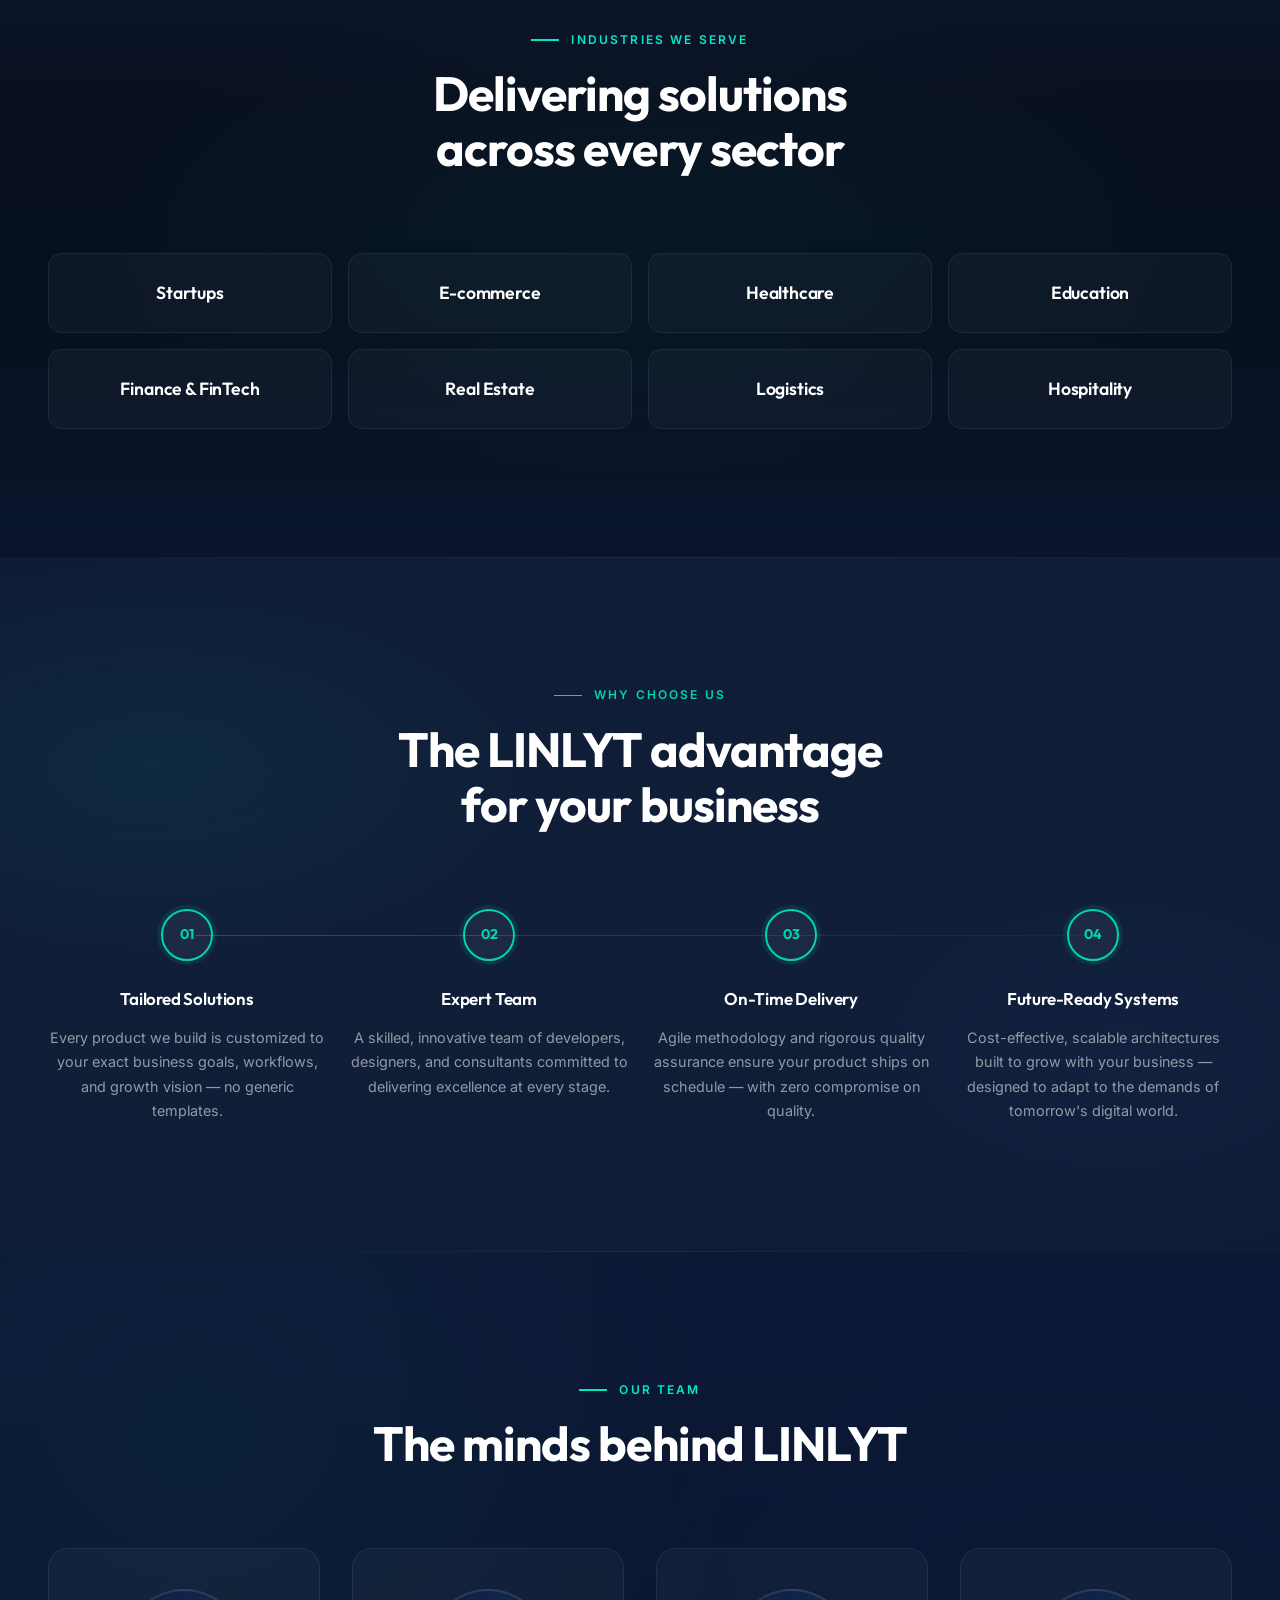
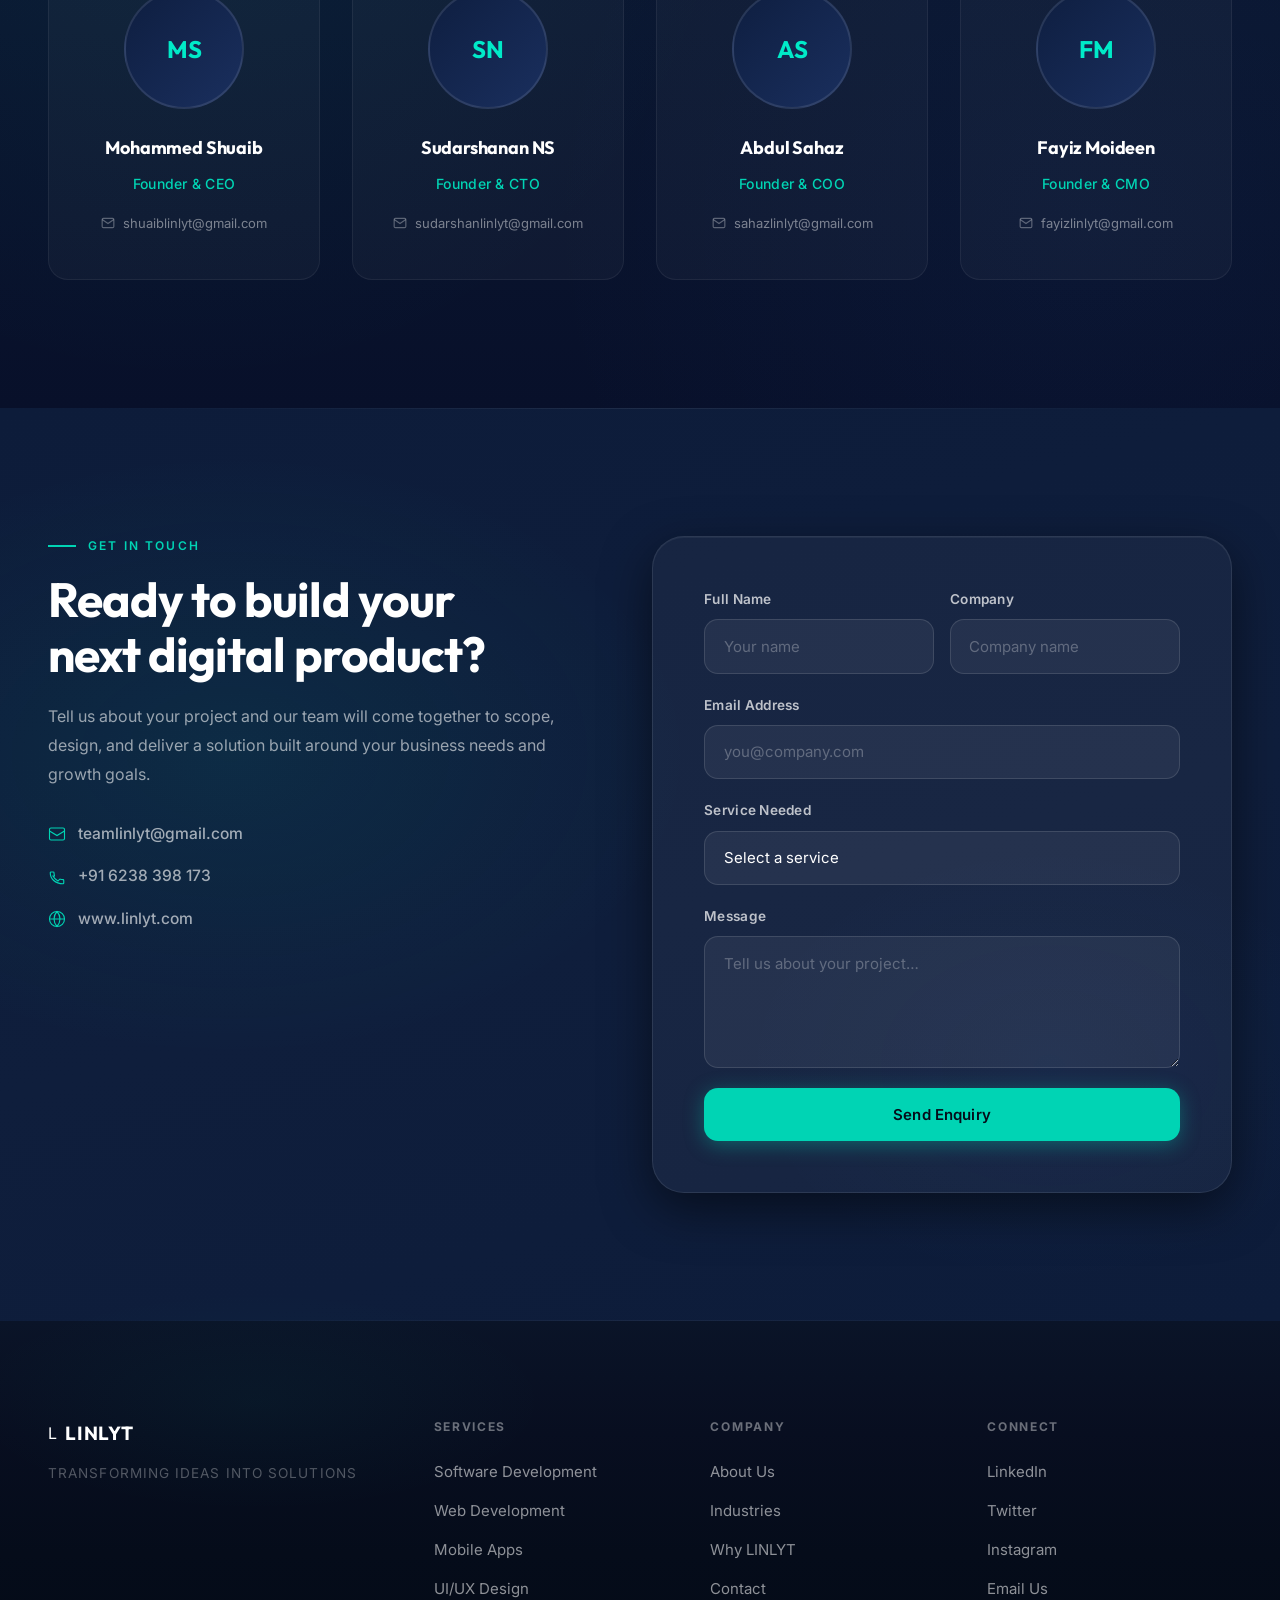
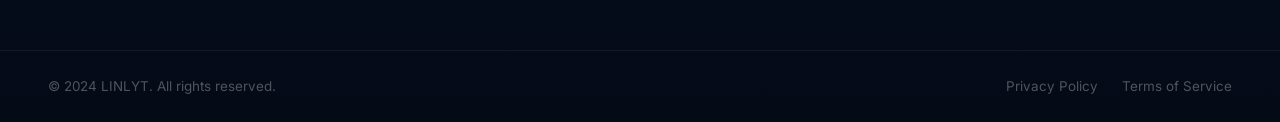
==== commit 8b2e985f: "add new images" ====
--- a/index.html
+++ b/index.html
@@ -64,7 +64,7 @@
     <div class="hero-inner">
       <!-- Left: copy -->
       <div class="hero-content">
-        <img src="public/linlyt image ai.png" alt="LINLYT Logo" class="hero-logo">
+        <img src="bgnewlogo.png" alt="LINLYT Logo" class="hero-logo">
         <p class="hero-body">
           LINLYT delivers innovative software, web, and mobile solutions that help
           businesses grow, automate, and stay ahead in a fast-changing digital world.
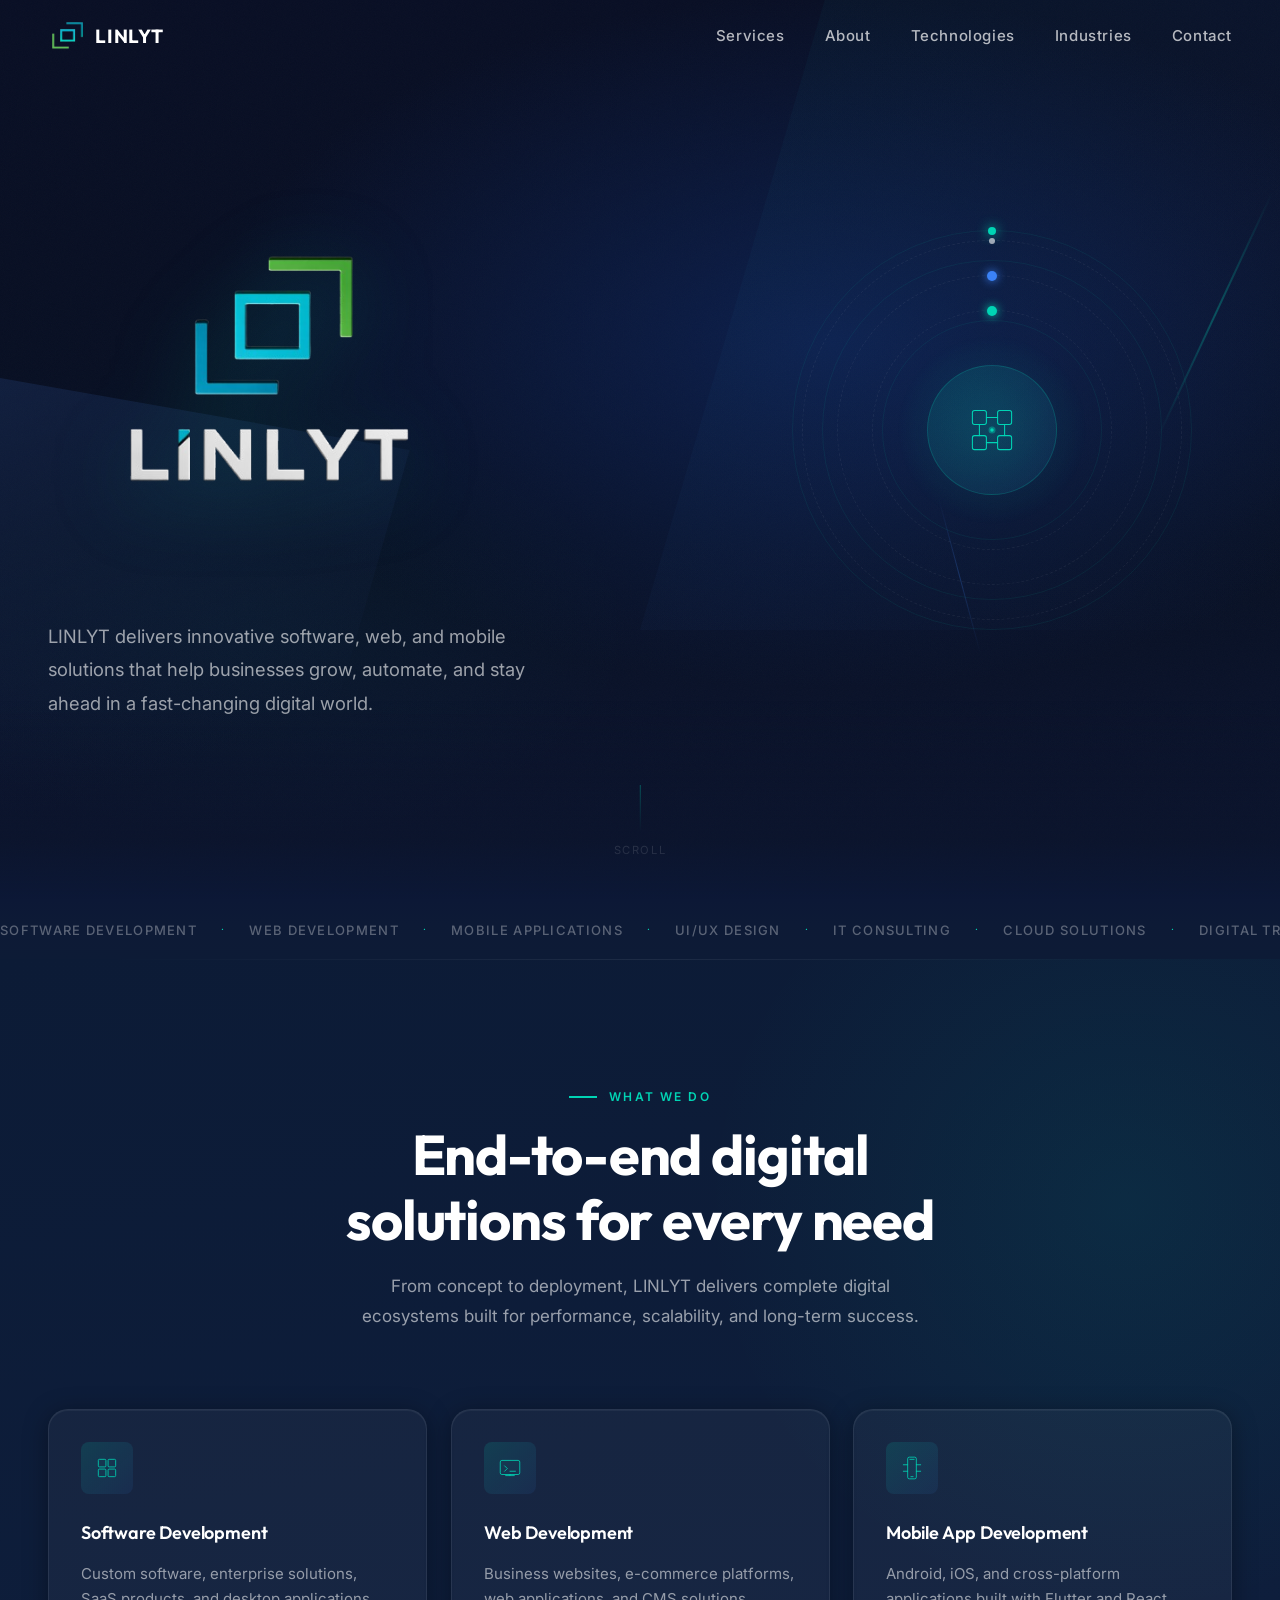
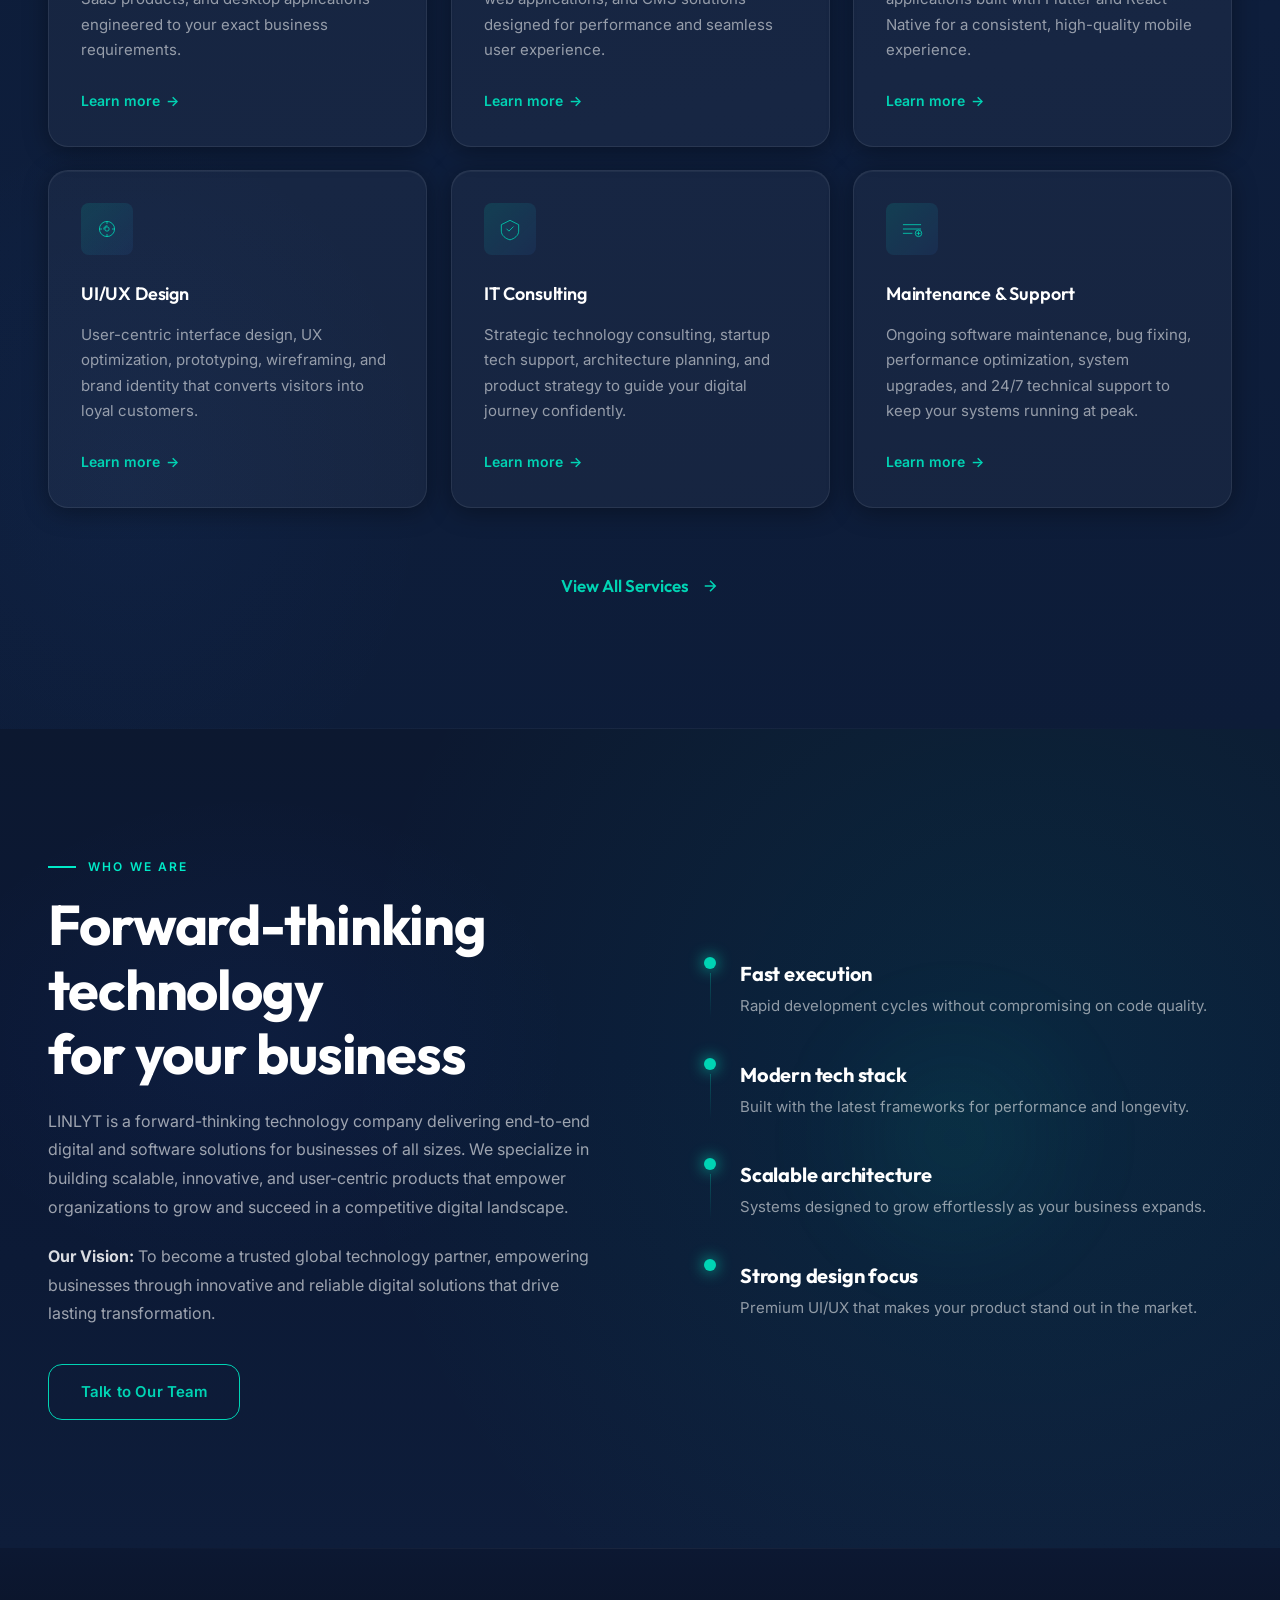
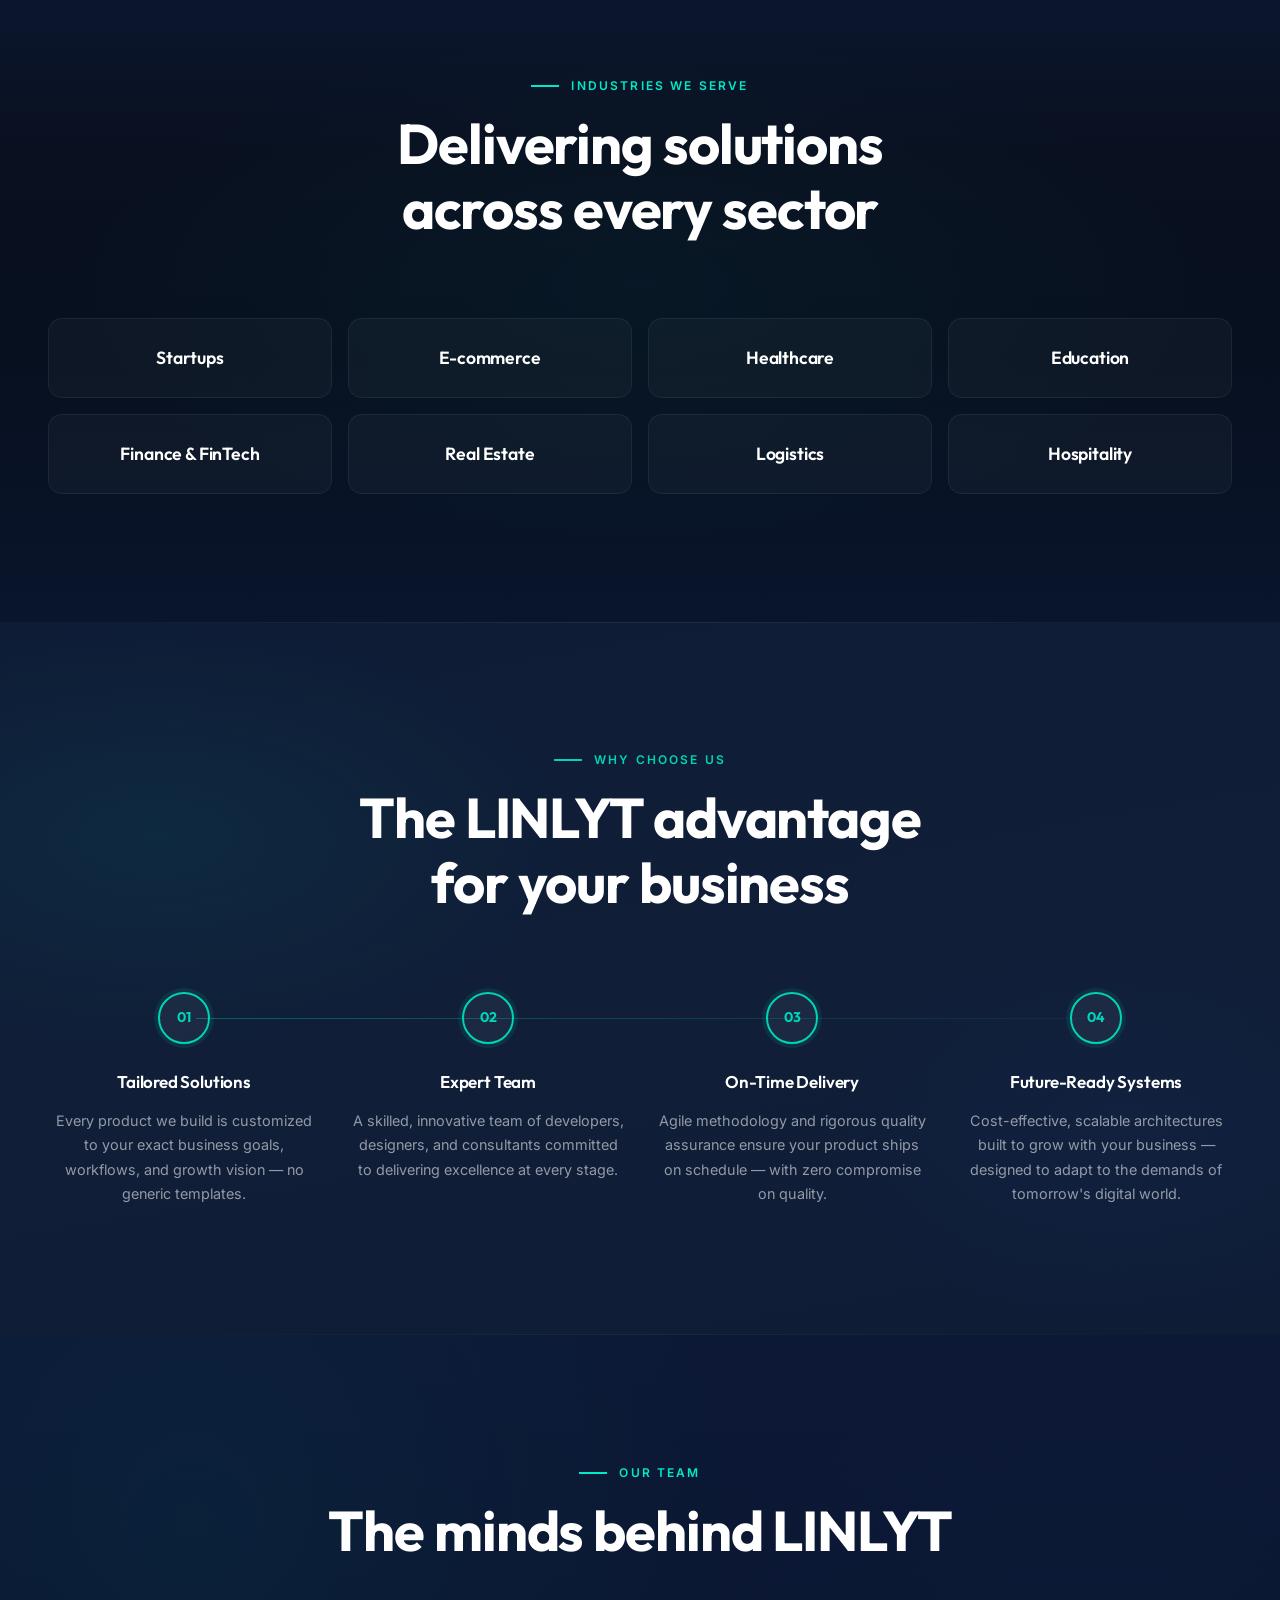
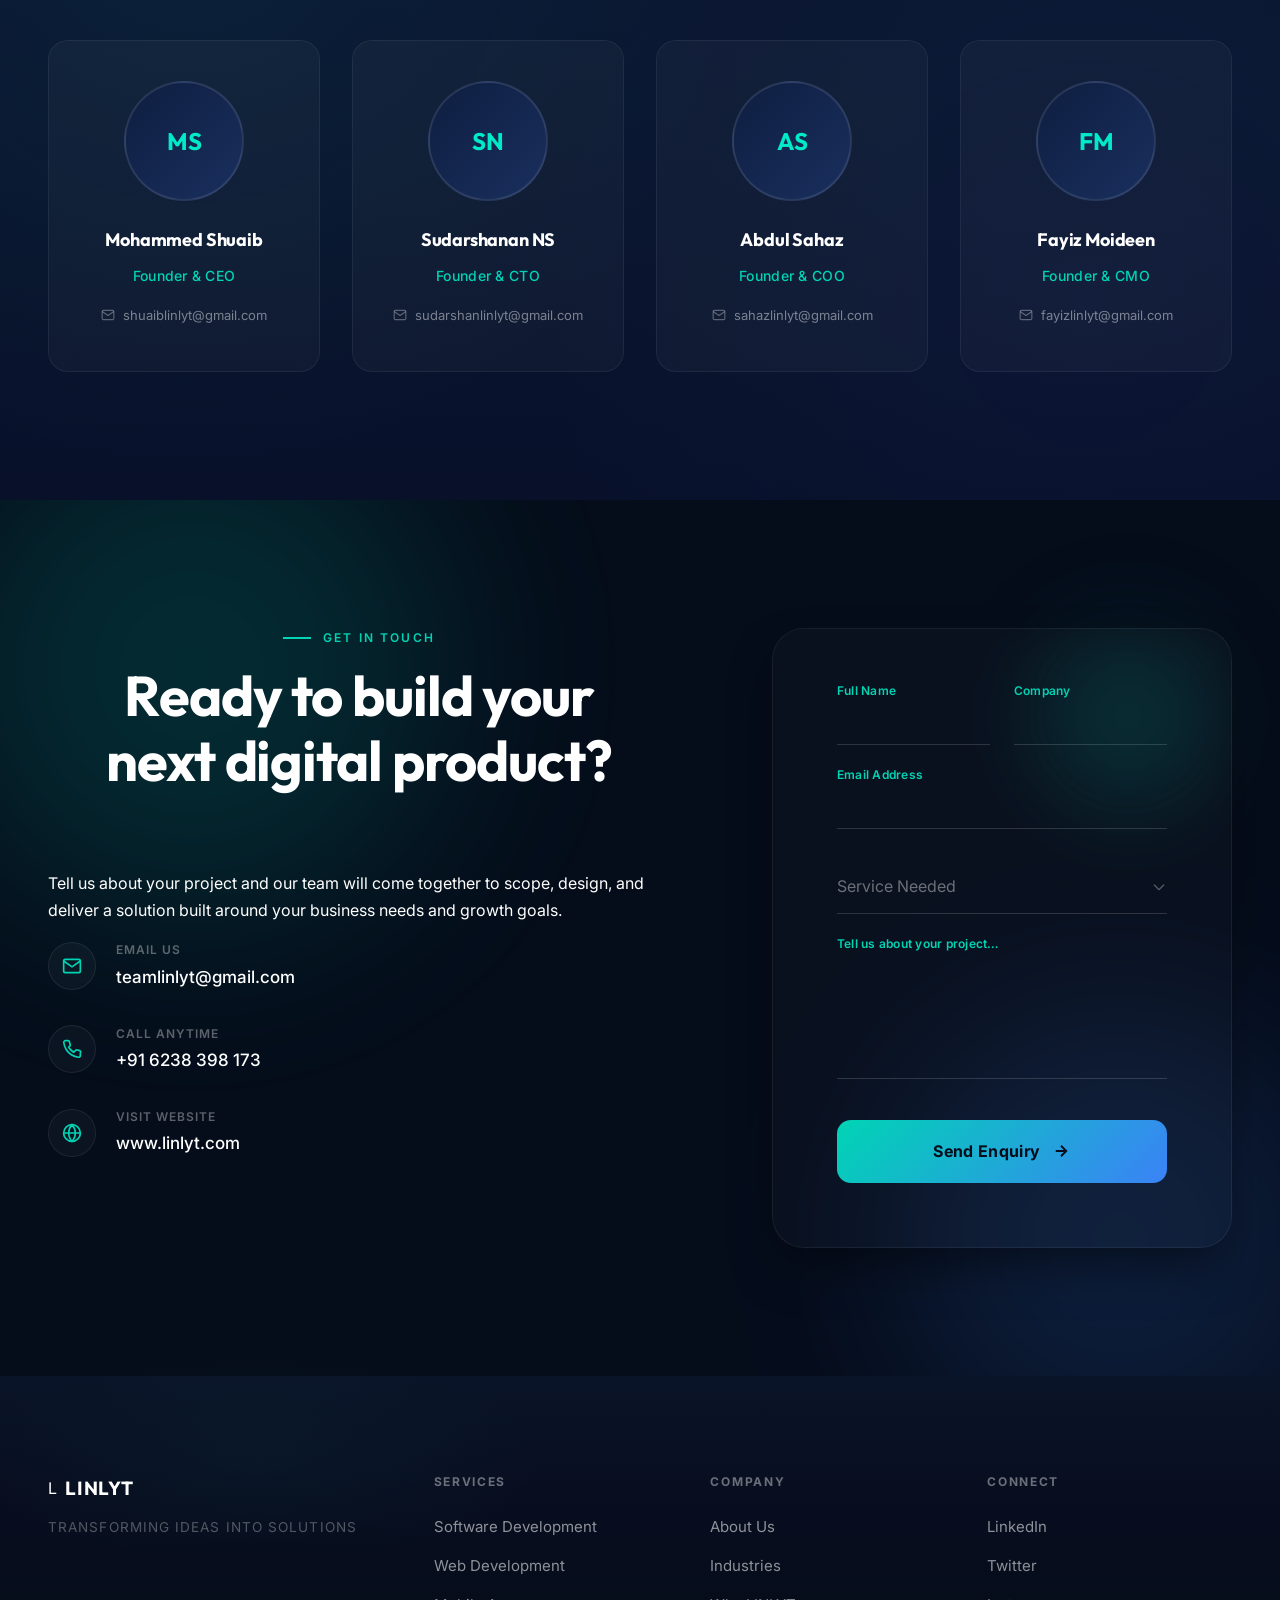
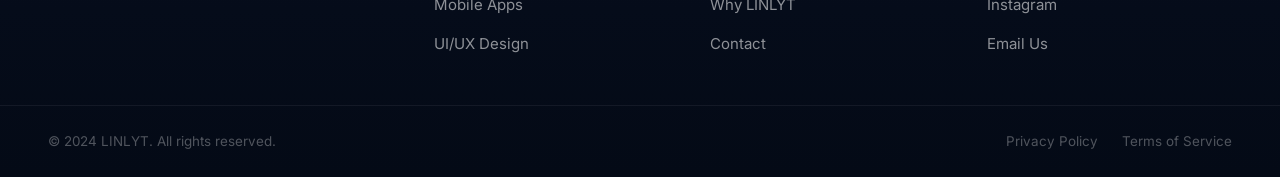
==== commit ece889b4: "added images" ====
--- a/index.html
+++ b/index.html
@@ -64,7 +64,7 @@
     <div class="hero-inner">
       <!-- Left: copy -->
       <div class="hero-content">
-        <img src="bgnewlogo.png" alt="LINLYT Logo" class="hero-logo">
+        <img src="./public/newlogoai.png" alt="LINLYT Logo" class="hero-logo">
         <p class="hero-body">
           LINLYT delivers innovative software, web, and mobile solutions that help
           businesses grow, automate, and stay ahead in a fast-changing digital world.
@@ -164,7 +164,7 @@
               aria-hidden="true">→</span></a>
         </div>
 
-        <div class="service-card" data-reveal data-delay="100">
+        <div class="service-card" data-reveal data-delay="120">
           <div class="card-icon-wrap">
             <svg class="card-icon" viewBox="0 0 48 48" fill="none">
               <rect x="6" y="10" width="36" height="26" rx="3" stroke="currentColor" stroke-width="1.5" />
@@ -179,7 +179,7 @@
           <a href="#contact" class="card-link" id="service-web-link">Learn more <span aria-hidden="true">→</span></a>
         </div>
 
-        <div class="service-card" data-reveal data-delay="200">
+        <div class="service-card" data-reveal data-delay="240">
           <div class="card-icon-wrap">
             <svg class="card-icon" viewBox="0 0 48 48" fill="none">
               <rect x="16" y="4" width="16" height="40" rx="3" stroke="currentColor" stroke-width="1.5" />
@@ -211,7 +211,7 @@
           <a href="#contact" class="card-link" id="service-design-link">Learn more <span aria-hidden="true">→</span></a>
         </div>
 
-        <div class="service-card" data-reveal data-delay="100">
+        <div class="service-card" data-reveal data-delay="120">
           <div class="card-icon-wrap">
             <svg class="card-icon" viewBox="0 0 48 48" fill="none">
               <path d="M24 8L40 16V28C40 36 32 42 24 44C16 42 8 36 8 28V16L24 8Z" stroke="currentColor"
@@ -227,7 +227,7 @@
               aria-hidden="true">→</span></a>
         </div>
 
-        <div class="service-card" data-reveal data-delay="200">
+        <div class="service-card" data-reveal data-delay="240">
           <div class="card-icon-wrap">
             <svg class="card-icon" viewBox="0 0 48 48" fill="none">
               <path d="M8 24H40M8 16H40M8 32H24" stroke="currentColor" stroke-width="1.5" stroke-linecap="round" />
@@ -260,7 +260,7 @@
   <section class="about" id="about" aria-label="About LINLYT">
     <div class="about-diagonal" aria-hidden="true"></div>
     <div class="section-inner about-inner">
-      <div class="about-content" data-reveal>
+      <div class="about-content reveal-left" data-reveal>
         <p class="section-eyebrow eyebrow-light">Who We Are</p>
         <h2 class="section-title title-light">
           Forward-thinking technology<br />for your business
@@ -278,46 +278,49 @@
         </p>
         <a href="#contact" class="btn btn-teal" id="about-cta-btn">Talk to Our Team</a>
       </div>
-      <div class="about-visual" data-reveal data-delay="150">
-        <div class="about-card-stack">
-          <div class="about-card about-card-back">
-            <div class="about-card-inner">
-              <div class="metric-row">
-                <span class="metric-label">Client Satisfaction</span>
-                <span class="metric-val">98%</span>
-              </div>
-              <div class="metric-bar">
-                <div class="metric-fill" style="width:98%"></div>
-              </div>
-            </div>
-          </div>
-          <div class="about-card about-card-front">
-            <div class="about-card-inner">
-              <div class="about-kpi-grid">
-                <div class="kpi">
-                  <span class="kpi-n">50+</span>
-                  <span class="kpi-lbl">Projects</span>
-                </div>
-                <div class="kpi">
-                  <span class="kpi-n">8</span>
-                  <span class="kpi-lbl">Industries</span>
-                </div>
-                <div class="kpi">
-                  <span class="kpi-n">4</span>
-                  <span class="kpi-lbl">Co-Founders</span>
-                </div>
-                <div class="kpi">
-                  <span class="kpi-n">100%</span>
-                  <span class="kpi-lbl">Agile Process</span>
-                </div>
-              </div>
-              <div class="about-badge">
-                <span class="badge-dot"></span>
-                <span>Quality Assured</span>
-              </div>
-            </div>
-          </div>
-        </div>
+      <div class="about-visual">
+        <div class="about-strengths">
+          <div class="strength-item reveal-right" data-reveal data-delay="100">
+            <div class="strength-dot-wrap">
+              <div class="strength-dot"></div>
+              <div class="strength-line"></div>
+            </div>
+            <div class="strength-info">
+              <h3 class="strength-title">Fast execution</h3>
+              <p class="strength-text">Rapid development cycles without compromising on code quality.</p>
+            </div>
+          </div>
+          <div class="strength-item reveal-right" data-reveal data-delay="200">
+            <div class="strength-dot-wrap">
+              <div class="strength-dot"></div>
+              <div class="strength-line"></div>
+            </div>
+            <div class="strength-info">
+              <h3 class="strength-title">Modern tech stack</h3>
+              <p class="strength-text">Built with the latest frameworks for performance and longevity.</p>
+            </div>
+          </div>
+          <div class="strength-item reveal-right" data-reveal data-delay="300">
+            <div class="strength-dot-wrap">
+              <div class="strength-dot"></div>
+              <div class="strength-line"></div>
+            </div>
+            <div class="strength-info">
+              <h3 class="strength-title">Scalable architecture</h3>
+              <p class="strength-text">Systems designed to grow effortlessly as your business expands.</p>
+            </div>
+          </div>
+          <div class="strength-item reveal-right" data-reveal data-delay="400">
+            <div class="strength-dot-wrap">
+              <div class="strength-dot"></div>
+            </div>
+            <div class="strength-info">
+              <h3 class="strength-title">Strong design focus</h3>
+              <p class="strength-text">Premium UI/UX that makes your product stand out in the market.</p>
+            </div>
+          </div>
+        </div>
+        <div class="about-visual-glow"></div>
       </div>
     </div>
   </section>
@@ -337,25 +340,25 @@
         <div class="industry-card" data-reveal>
           <h3 class="industry-name">Startups</h3>
         </div>
-        <div class="industry-card" data-reveal data-delay="50">
+        <div class="industry-card" data-reveal data-delay="80">
           <h3 class="industry-name">E-commerce</h3>
         </div>
-        <div class="industry-card" data-reveal data-delay="100">
+        <div class="industry-card" data-reveal data-delay="160">
           <h3 class="industry-name">Healthcare</h3>
         </div>
-        <div class="industry-card" data-reveal data-delay="150">
+        <div class="industry-card" data-reveal data-delay="240">
           <h3 class="industry-name">Education</h3>
         </div>
-        <div class="industry-card" data-reveal data-delay="200">
+        <div class="industry-card" data-reveal data-delay="320">
           <h3 class="industry-name">Finance & FinTech</h3>
         </div>
-        <div class="industry-card" data-reveal data-delay="250">
+        <div class="industry-card" data-reveal data-delay="400">
           <h3 class="industry-name">Real Estate</h3>
         </div>
-        <div class="industry-card" data-reveal data-delay="300">
+        <div class="industry-card" data-reveal data-delay="480">
           <h3 class="industry-name">Logistics</h3>
         </div>
-        <div class="industry-card" data-reveal data-delay="350">
+        <div class="industry-card" data-reveal data-delay="560">
           <h3 class="industry-name">Hospitality</h3>
         </div>
       </div>
@@ -423,9 +426,9 @@
         <h2 class="section-title title-light">The minds behind LINLYT</h2>
       </div>
 
-      <div class="team-grid" data-reveal>
+      <div class="team-grid">
         <!-- Founder & CEO -->
-        <div class="team-card">
+        <div class="team-card" data-reveal data-delay="0">
           <div class="team-image-wrap">
             <div class="team-avatar">MS</div>
           </div>
@@ -443,7 +446,7 @@
         </div>
 
         <!-- Co-Founder & CTO -->
-        <div class="team-card">
+        <div class="team-card" data-reveal data-delay="100">
           <div class="team-image-wrap">
             <div class="team-avatar">SN</div>
           </div>
@@ -461,7 +464,7 @@
         </div>
 
         <!-- Co-Founder & COO -->
-        <div class="team-card">
+        <div class="team-card" data-reveal data-delay="200">
           <div class="team-image-wrap">
             <div class="team-avatar">AS</div>
           </div>
@@ -479,7 +482,7 @@
         </div>
 
         <!-- Co-Founder & CMO -->
-        <div class="team-card">
+        <div class="team-card" data-reveal data-delay="300">
           <div class="team-image-wrap">
             <div class="team-avatar">FM</div>
           </div>
@@ -503,74 +506,118 @@
        CONTACT / CTA SECTION
   ═══════════════════════════════════════════ -->
   <section class="contact" id="contact" aria-label="Contact">
+    <!-- Ambient background effects -->
+    <div class="contact-bg-glows" aria-hidden="true">
+      <div class="glow glow-1"></div>
+      <div class="glow glow-2"></div>
+    </div>
+
     <div class="section-inner contact-inner">
-      <div class="contact-content" data-reveal>
-        <p class="section-eyebrow">Get In Touch</p>
-        <h2 class="section-title">Ready to build your<br />next digital product?</h2>
+      <div class="contact-content reveal-left" data-reveal>
+        <div class="section-header">
+          <p class="section-eyebrow">Get In Touch</p>
+          <h2 class="section-title">Ready to build your<br />next digital product?</h2>
+        </div>
         <p class="contact-body">Tell us about your project and our team will come together to scope, design,
           and deliver a solution built around your business needs and growth goals.</p>
+        
         <div class="contact-details">
-          <a href="mailto:teamlinlyt@gmail.com" class="contact-item" id="contact-email">
-            <svg viewBox="0 0 24 24" fill="none" stroke="currentColor" stroke-width="1.5">
-              <rect x="2" y="4" width="20" height="16" rx="2" />
-              <path d="M2 8l10 6 10-6" />
-            </svg>
-            teamlinlyt@gmail.com
+          <a href="mailto:teamlinlyt@gmail.com" class="contact-link-item" id="contact-email">
+            <span class="icon-circle">
+              <svg viewBox="0 0 24 24" fill="none" stroke="currentColor" stroke-width="2">
+                <path d="M4 4h16c1.1 0 2 .9 2 2v12c0 1.1-.9 2-2 2H4c-1.1 0-2-.9-2-2V6c0-1.1.9-2 2-2z" />
+                <path d="M22 6l-10 7L2 6" />
+              </svg>
+            </span>
+            <div class="link-info">
+              <span class="link-label">Email Us</span>
+              <span class="link-value">teamlinlyt@gmail.com</span>
+            </div>
           </a>
-          <a href="tel:+916238398173" class="contact-item" id="contact-phone">
-            <svg viewBox="0 0 24 24" fill="none" stroke="currentColor" stroke-width="1.5">
-              <path
-                d="M6.62 10.79a15.053 15.053 0 006.59 6.59l2.2-2.2a1 1 0 011.01-.24c1.12.37 2.33.57 3.58.57a1 1 0 011 1V20a1 1 0 01-1 1C9.61 21 3 14.39 3 6.25a1 1 0 011-1H7a1 1 0 011 1c0 1.25.2 2.46.57 3.58a1 1 0 01-.24 1.01L6.62 10.79z" />
-            </svg>
-            +91 6238 398 173
+          
+          <a href="tel:+916238398173" class="contact-link-item" id="contact-phone">
+            <span class="icon-circle">
+              <svg viewBox="0 0 24 24" fill="none" stroke="currentColor" stroke-width="2">
+                <path d="M22 16.92v3a2 2 0 01-2.18 2 19.79 19.79 0 01-8.63-3.07 19.5 19.5 0 01-6-6 19.79 19.79 0 01-3.07-8.67A2 2 0 014.11 2h3a2 2 0 012 1.72 12.81 12.81 0 00.7 2.81 2 2 0 01-.45 2.11L8.09 9.91a16 16 0 006 6l2.28-2.28a2 2 0 012.11-.45 12.84 12.84 0 002.81.7A2 2 0 0122 16.92z" />
+              </svg>
+            </span>
+            <div class="link-info">
+              <span class="link-label">Call Anytime</span>
+              <span class="link-value">+91 6238 398 173</span>
+            </div>
           </a>
-          <a href="https://www.linlyt.com" target="_blank" rel="noopener" class="contact-item" id="contact-website">
-            <svg viewBox="0 0 24 24" fill="none" stroke="currentColor" stroke-width="1.5">
-              <circle cx="12" cy="12" r="10" />
-              <path d="M2 12h20M12 2a15.3 15.3 0 014 10 15.3 15.3 0 01-4 10 15.3 15.3 0 01-4-10 15.3 15.3 0 014-10z" />
-            </svg>
-            www.linlyt.com
+          
+          <a href="https://www.linlyt.com" target="_blank" rel="noopener" class="contact-link-item" id="contact-website">
+            <span class="icon-circle">
+              <svg viewBox="0 0 24 24" fill="none" stroke="currentColor" stroke-width="2">
+                <circle cx="12" cy="12" r="10" />
+                <path d="M2 12h20M12 2a15.3 15.3 0 014 10 15.3 15.3 0 01-4 10 15.3 15.3 0 01-4-10 15.3 15.3 0 014-10z" />
+              </svg>
+            </span>
+            <div class="link-info">
+              <span class="link-label">Visit Website</span>
+              <span class="link-value">www.linlyt.com</span>
+            </div>
           </a>
         </div>
       </div>
 
-      <div class="contact-form-wrap" data-reveal data-delay="150">
-        <form class="contact-form" id="contact-form" novalidate>
-          <div class="form-row">
-            <div class="form-group">
-              <label for="cf-name">Full Name</label>
-              <input type="text" id="cf-name" name="name" placeholder="Your name" required />
-            </div>
-            <div class="form-group">
-              <label for="cf-company">Company</label>
-              <input type="text" id="cf-company" name="company" placeholder="Company name" />
-            </div>
-          </div>
-          <div class="form-group">
-            <label for="cf-email">Email Address</label>
-            <input type="email" id="cf-email" name="email" placeholder="you@company.com" required />
-          </div>
-          <div class="form-group">
-            <label for="cf-project">Service Needed</label>
-            <select id="cf-project" name="project">
-              <option value="">Select a service</option>
-              <option>Software Development</option>
-              <option>Web Development</option>
-              <option>Mobile App Development</option>
-              <option>UI/UX Design</option>
-              <option>IT Consulting</option>
-              <option>Maintenance & Support</option>
-            </select>
-          </div>
-          <div class="form-group">
-            <label for="cf-message">Message</label>
-            <textarea id="cf-message" name="message" rows="4" placeholder="Tell us about your project…"></textarea>
-          </div>
-          <button type="submit" class="btn btn-primary btn-full" id="form-submit-btn">Send Enquiry</button>
-        </form>
+      <div class="contact-form-container reveal-right" data-reveal data-delay="150">
+        <div class="form-glass-panel">
+          <form class="contact-form-modern" id="contact-form" novalidate>
+            <div class="form-grid">
+              <div class="form-group-modern">
+                <input type="text" id="cf-name" name="name" required />
+                <label for="cf-name">Full Name</label>
+                <div class="input-focus-line"></div>
+              </div>
+              
+              <div class="form-group-modern">
+                <input type="text" id="cf-company" name="company" />
+                <label for="cf-company">Company</label>
+                <div class="input-focus-line"></div>
+              </div>
+            </div>
+
+            <div class="form-group-modern">
+              <input type="email" id="cf-email" name="email" required />
+              <label for="cf-email">Email Address</label>
+              <div class="input-focus-line"></div>
+            </div>
+
+            <div class="form-group-modern">
+              <select id="cf-project" name="project" required>
+                <option value="" disabled selected></option>
+                <option>Software Development</option>
+                <option>Web Development</option>
+                <option>Mobile App Development</option>
+                <option>UI/UX Design</option>
+                <option>IT Consulting</option>
+                <option>Maintenance & Support</option>
+              </select>
+              <label for="cf-project">Service Needed</label>
+              <div class="input-focus-line"></div>
+            </div>
+
+            <div class="form-group-modern">
+              <textarea id="cf-message" name="message" rows="4"></textarea>
+              <label for="cf-message">Tell us about your project…</label>
+              <div class="input-focus-line"></div>
+            </div>
+
+            <button type="submit" class="btn-premium-submit" id="form-submit-btn">
+              <span>Send Enquiry</span>
+              <svg viewBox="0 0 24 24" fill="none" stroke="currentColor" stroke-width="2.5">
+                <path d="M5 12h14M12 5l7 7-7 7" />
+              </svg>
+            </button>
+          </form>
+        </div>
+        <div class="form-accent-glow"></div>
       </div>
     </div>
   </section>
+
 
   <!-- ═══════════════════════════════════════════
        FOOTER
--- a/style.css
+++ b/style.css
@@ -54,7 +54,7 @@
   --space-32:  8rem;
 
   /* Section padding */
-  --section-pad-y: clamp(5rem, 10vw, 8rem);
+  --section-pad-y: clamp(4rem, 10vw, 8rem);
 
   /* Border radius */
   --radius-sm:  0.5rem;
@@ -151,7 +151,7 @@
 
 .section-title {
   font-family: var(--font-display);
-  font-size: clamp(2rem, 4vw, 3rem);
+  font-size: clamp(2.25rem, 6vw, 3.5rem);
   font-weight: 700;
   line-height: 1.15;
   letter-spacing: -0.02em;
@@ -185,14 +185,19 @@
 /* ─── REVEAL ANIMATION ───────────────────────────────── */
 [data-reveal] {
   opacity: 0;
-  transform: translateY(28px);
-  transition:
-    opacity 0.75s var(--ease-out),
-    transform 0.75s var(--ease-out);
-}
+  transform: translateY(24px);
+  transition: 
+    opacity 0.8s cubic-bezier(0.16, 1, 0.3, 1),
+    transform 0.8s cubic-bezier(0.16, 1, 0.3, 1);
+  will-change: transform, opacity;
+}
+
+[data-reveal].reveal-left { transform: translateX(-32px); }
+[data-reveal].reveal-right { transform: translateX(32px); }
+
 [data-reveal].revealed {
   opacity: 1;
-  transform: translateY(0);
+  transform: translate(0, 0) !important;
 }
 
 /* ─── BUTTONS ─────────────────────────────────────────── */
@@ -329,17 +334,23 @@
 .nav-link:hover::after {
   width: 100%;
 }
+
 .hamburger {
   display: none;
   flex-direction: column;
   justify-content: center;
+  align-items: center;
   gap: 5px;
-  width: 36px;
-  height: 36px;
-  padding: 4px;
+  width: 40px;
+  height: 40px;
+  padding: 8px;
   margin-left: auto;
-  flex-shrink: 0;
-}
+  border-radius: 50%;
+  background: rgba(255,255,255,0.05);
+  border: 1px solid rgba(255,255,255,0.1);
+  transition: background var(--dur-base);
+}
+.hamburger:hover { background: rgba(255,255,255,0.1); }
 .hamburger span {
   display: block;
   height: 1.5px;
@@ -679,7 +690,7 @@
   display: inline-flex;
   align-items: center;
   gap: var(--space-6);
-  font-size: 0.8125rem;
+  font-size: clamp(0.7rem, 2vw, 0.8125rem);
   font-weight: 500;
   letter-spacing: 0.1em;
   text-transform: uppercase;
@@ -731,7 +742,7 @@
 
 .services-grid {
   display: grid;
-  grid-template-columns: repeat(3, 1fr);
+  grid-template-columns: repeat(auto-fit, minmax(min(100%, 340px), 1fr));
   gap: var(--space-6);
 }
 
@@ -845,15 +856,32 @@
 ══════════════════════════════════════════════════════ */
 .about {
   position: relative;
-  /* Deep navy — picks up exactly where services bridge lands */
-  background: linear-gradient(180deg,
-    #0c1830 0%,
-    #0b1835 40%,
-    #0c1a36 65%,
-    #0e1d3a 100%
-  );
+  /* Multi-layered background for depth: Glow + Navy Gradient */
+  background: 
+    radial-gradient(circle at 80% 40%, rgba(0, 212, 180, 0.08), transparent 60%),
+    linear-gradient(180deg, #0c1830 0%, #0b1835 40%, #0c1a36 65%, #0e1d3a 100%);
   padding: var(--section-pad-y) 0;
   overflow: hidden;
+}
+
+/* Background Image Layer — Positioned right, blurred and subtle */
+.about::after {
+  content: '';
+  position: absolute;
+  top: 0;
+  right: 0;
+  width: 55%;
+  height: 100%;
+  background-image: url('./public/bgimage.jpg');
+  background-size: cover;
+  background-position: center right;
+  opacity: 0.12;
+  filter: blur(10px);
+  /* Fade image into the base background colors */
+  mask-image: radial-gradient(circle at 70% 50%, black 10%, transparent 90%);
+  -webkit-mask-image: radial-gradient(circle at 70% 50%, black 10%, transparent 90%);
+  pointer-events: none;
+  z-index: 0;
 }
 /* Ambient blue-teal radial glow — left-center */
 .about::before {
@@ -900,102 +928,138 @@
 }
 .about-content .btn { margin-top: var(--space-4); }
 
-/* About card stack */
-.about-card-stack {
-  position: relative;
-  height: 320px;
-}
-.about-card {
-  position: absolute;
-  background: rgba(255,255,255,0.04);
-  border: 1px solid rgba(255,255,255,0.08);
-  border-radius: var(--radius-lg);
-  backdrop-filter: blur(12px);
-  -webkit-backdrop-filter: blur(12px);
-  overflow: hidden;
-  transition: transform var(--dur-slow) var(--ease-out);
-}
-.about-card-back {
-  inset: 20px 10px 0 0;
-  transform: rotate(3deg);
-}
-.about-card-front {
-  inset: 0 0 20px 10px;
-  background: rgba(11,22,48,0.7);
-  border-color: rgba(0,212,180,0.14);
-}
-.about-card-stack:hover .about-card-back  { transform: rotate(5deg) translateY(-4px); }
-.about-card-stack:hover .about-card-front { transform: translateY(-4px); }
-
-.about-card-inner { padding: var(--space-8); height: 100%; display: flex; flex-direction: column; justify-content: center; }
-.metric-row {
-  display: flex;
-  justify-content: space-between;
-  align-items: center;
-  margin-bottom: var(--space-3);
-  font-size: 0.9rem;
-  color: rgba(255,255,255,0.6);
-}
-.metric-val {
-  font-family: var(--font-display);
-  font-weight: 700;
-  color: var(--teal-400);
-  font-size: 1.2rem;
-}
-.metric-bar {
-  height: 6px;
-  background: rgba(255,255,255,0.08);
-  border-radius: 99px;
-  overflow: hidden;
-}
-.metric-fill {
-  height: 100%;
-  background: linear-gradient(90deg, var(--teal-400), var(--blue-400));
-  border-radius: 99px;
-}
-
-.about-kpi-grid {
-  display: grid;
-  grid-template-columns: 1fr 1fr;
-  gap: var(--space-5);
-  margin-bottom: var(--space-6);
-}
-.kpi { text-align: center; }
-.kpi-n {
-  display: block;
-  font-family: var(--font-display);
-  font-size: 1.75rem;
-  font-weight: 700;
-  color: var(--teal-400);
-  letter-spacing: -0.02em;
-  line-height: 1;
-  margin-bottom: 4px;
-}
-.kpi-lbl {
-  font-size: 0.75rem;
-  color: rgba(255,255,255,0.45);
-  letter-spacing: 0.06em;
-  text-transform: uppercase;
-}
-.about-badge {
-  display: inline-flex;
-  align-items: center;
+/* About strengths list */
+.about-strengths {
+  display: flex;
+  flex-direction: column;
   gap: var(--space-2);
-  padding: var(--space-2) var(--space-4);
-  background: rgba(0,212,180,0.08);
-  border: 1px solid rgba(0,212,180,0.2);
-  border-radius: 99px;
-  font-size: 0.8rem;
-  font-weight: 600;
-  color: var(--teal-300);
-  letter-spacing: 0.04em;
-}
-.badge-dot {
-  width: 6px;
-  height: 6px;
+  position: relative;
+  z-index: 2;
+}
+
+.strength-item {
+  display: flex;
+  gap: var(--space-6);
+  padding: var(--space-4) 0;
+  transition: transform var(--dur-base) var(--ease-out);
+}
+
+
+/* Removed translateX hover for corporate feel */
+
+
+.strength-dot-wrap {
+  display: flex;
+  flex-direction: column;
+  align-items: center;
+  flex-shrink: 0;
+  width: 12px;
+}
+
+.strength-dot {
+  width: 12px;
+  height: 12px;
   border-radius: 50%;
   background: var(--teal-400);
-  box-shadow: 0 0 6px var(--teal-400);
+  box-shadow: 0 0 15px var(--teal-400);
+  position: relative;
+  z-index: 2;
+}
+
+.strength-item:hover .strength-dot {
+  background: var(--teal-300);
+  box-shadow: 0 0 25px var(--teal-300);
+  transform: scale(1.2);
+  transition: transform var(--dur-base) var(--ease-out), box-shadow var(--dur-base);
+}
+
+.strength-line {
+  width: 1px;
+  flex-grow: 1;
+  background: linear-gradient(to bottom, var(--teal-400), transparent);
+  opacity: 0.3;
+  margin-top: 4px;
+}
+
+.strength-info {
+  display: flex;
+  flex-direction: column;
+  gap: 4px;
+}
+
+.strength-title {
+  font-family: var(--font-display);
+  font-size: 1.25rem;
+  font-weight: 700;
+  color: var(--white);
+  letter-spacing: -0.01em;
+}
+
+.strength-text {
+  font-size: 0.9375rem;
+  color: rgba(255, 255, 255, 0.55);
+  line-height: 1.5;
+}
+
+.strength-item:hover .strength-title {
+  color: var(--teal-300);
+  transition: color var(--dur-base);
+}
+
+.strength-item:hover .strength-text {
+  color: rgba(255, 255, 255, 0.85);
+  transition: color var(--dur-base);
+}
+
+/* Background glow effect */
+.about-visual {
+  position: relative;
+  display: flex;
+  justify-content: center;
+  align-items: center;
+}
+
+.about-visual-glow {
+  position: absolute;
+  top: 50%;
+  left: 50%;
+  transform: translate(-50%, -50%);
+  width: 300px;
+  height: 300px;
+  background: radial-gradient(circle, rgba(0, 212, 180, 0.08) 0%, transparent 70%);
+  filter: blur(40px);
+  z-index: 1;
+  pointer-events: none;
+  animation: pulseGlow 8s ease-in-out infinite;
+}
+
+@keyframes pulseGlow {
+  0%, 100% { opacity: 0.5; transform: translate(-50%, -50%) scale(1); }
+  50% { opacity: 1; transform: translate(-50%, -50%) scale(1.2); }
+}
+
+@media (max-width: 991px) {
+  .about-inner {
+    grid-template-columns: 1fr;
+    text-align: center;
+  }
+  .about-content {
+    order: 1;
+  }
+  .about-visual {
+    order: 2;
+    margin-top: var(--space-12);
+    justify-content: center;
+  }
+  .about-strengths {
+    text-align: left;
+    max-width: 400px;
+    margin: 0 auto;
+  }
+  .about-body {
+    margin-left: auto;
+    margin-right: auto;
+  }
 }
 
 /* ══════════════════════════════════════════════════════
@@ -1242,7 +1306,7 @@
 
 .projects-grid {
   display: grid;
-  grid-template-columns: repeat(auto-fill, minmax(240px, 1fr));
+  grid-template-columns: repeat(auto-fill, minmax(clamp(160px, 20vw, 240px), 1fr));
   gap: var(--space-4);
 }
 
@@ -1302,7 +1366,7 @@
 
 .team-grid {
   display: grid;
-  grid-template-columns: repeat(4, 1fr);
+  grid-template-columns: repeat(auto-fit, minmax(min(100%, 260px), 1fr));
   gap: var(--space-8);
 }
 
@@ -1436,8 +1500,8 @@
 
 .process-steps {
   display: grid;
-  grid-template-columns: repeat(4, 1fr);
-  gap: var(--space-6);
+  grid-template-columns: repeat(auto-fit, minmax(min(100%, 240px), 1fr));
+  gap: var(--space-8);
   position: relative;
 }
 .process-steps::before {
@@ -1598,110 +1662,260 @@
 }
 
 /* ══════════════════════════════════════════════════════
-   CONTACT SECTION
+   CONTACT SECTION — PREMIUM GLASSMORPHIC
 ══════════════════════════════════════════════════════ */
 .contact {
-  /* Dark navy — teal ambient glow left for CTA energy */
-  background:
-    radial-gradient(ellipse 60% 55% at 18% 38%, rgba(0,212,180,0.08) 0%, transparent 60%),
-    radial-gradient(ellipse 40% 40% at 82% 72%, rgba(59,130,246,0.04) 0%, transparent 60%),
-    linear-gradient(165deg, #0d1c3a 0%, #0f1e3c 55%, #0d1c3a 100%);
+  position: relative;
   padding: var(--section-pad-y) 0;
-  position: relative;
+  background: #050c1a; /* Base dark */
   overflow: hidden;
 }
-/* Hairline divider at top */
-.contact::before {
-  content: '';
-  position: absolute;
-  top: 0;
-  left: 8%;
-  right: 8%;
-  height: 1px;
-  background: linear-gradient(90deg, transparent, rgba(255,255,255,0.07), transparent);
+
+/* Ambient glows */
+.contact-bg-glows {
+  position: absolute;
+  inset: 0;
   pointer-events: none;
-  z-index: 1;
-}
-/* Hairline divider at bottom */
-.contact::after {
-  content: '';
-  position: absolute;
-  bottom: 0;
-  left: 8%;
-  right: 8%;
-  height: 1px;
-  background: linear-gradient(90deg, transparent, rgba(255,255,255,0.05), transparent);
-  pointer-events: none;
-  z-index: 1;
+  z-index: 0;
+}
+.contact-bg-glows .glow {
+  position: absolute;
+  border-radius: 50%;
+  filter: blur(100px);
+  opacity: 0.15;
+}
+.glow-1 {
+  top: -10%;
+  left: -5%;
+  width: 40vw;
+  height: 40vw;
+  background: var(--teal-400);
+}
+.glow-2 {
+  bottom: -10%;
+  right: -5%;
+  width: 35vw;
+  height: 35vw;
+  background: var(--blue-400);
 }
 
 .contact-inner {
   display: grid;
-  grid-template-columns: 1fr 1.1fr;
-  gap: clamp(3rem, 6vw, 6rem);
+  grid-template-columns: 1.15fr 0.85fr; /* Asymmetrical */
+  gap: clamp(3rem, 8vw, 8rem);
   align-items: start;
 }
-.contact-body {
-  font-size: 1rem;
-  color: var(--text-secondary);
-  line-height: 1.8;
-  margin-top: var(--space-3);
-  margin-bottom: var(--space-8);
-  max-width: var(--text-w);
-}
-.contact-details { display: flex; flex-direction: column; gap: var(--space-4); }
-.contact-item {
-  display: flex;
-  align-items: center;
-  gap: var(--space-3);
-  font-size: 0.975rem;
+
+.contact-link-item {
+  display: flex;
+  align-items: center;
+  gap: var(--space-5);
+  padding: var(--space-4) 0;
+  transition: transform var(--dur-base) var(--ease-out);
+}
+
+/* Removed translateX hover for corporate feel */
+
+
+.icon-circle {
+  width: 48px;
+  height: 48px;
+  border-radius: 50%;
+  background: rgba(255, 255, 255, 0.03);
+  border: 1px solid rgba(255, 255, 255, 0.08);
+  display: flex;
+  align-items: center;
+  justify-content: center;
+  color: var(--teal-400);
+  transition: all var(--dur-base) var(--ease-out);
+}
+.contact-link-item:hover .icon-circle {
+  background: var(--teal-400);
+  color: var(--navy-950);
+  box-shadow: 0 0 20px rgba(0, 212, 180, 0.4);
+}
+.icon-circle svg { width: 20px; height: 20px; }
+
+.link-info { display: flex; flex-direction: column; gap: 2px; }
+.link-label {
+  font-size: 0.75rem;
+  font-weight: 600;
+  text-transform: uppercase;
+  letter-spacing: 0.08em;
+  color: rgba(255, 255, 255, 0.35);
+}
+.link-value {
+  font-size: 1.0625rem;
   font-weight: 500;
-  color: var(--text-secondary);
-  transition: color var(--dur-base);
-}
-.contact-item svg { width: 18px; height: 18px; color: var(--teal-400); flex-shrink: 0; }
-.contact-item:hover { color: var(--teal-400); }
-
-/* Form */
-.contact-form-wrap {
-  background: rgba(255, 255, 255, 0.03);
+  color: var(--white);
+}
+
+/* Glass Form Panel */
+.contact-form-container {
+  position: relative;
+  z-index: 1;
+}
+.form-glass-panel {
+  background: rgba(255, 255, 255, 0.02);
+  backdrop-filter: blur(16px);
+  -webkit-backdrop-filter: blur(16px);
   border: 1px solid rgba(255, 255, 255, 0.06);
   border-radius: var(--radius-xl);
-  padding: clamp(2rem, 4vw, 3.5rem);
-  box-shadow: 0 40px 100px rgba(0,0,0,0.3);
-}
-.contact-form { display: flex; flex-direction: column; gap: var(--space-5); }
-.form-row { display: grid; grid-template-columns: 1fr 1fr; gap: var(--space-4); }
-.form-group { display: flex; flex-direction: column; gap: var(--space-2); }
-.form-group label {
-  font-size: 0.85rem;
+  padding: clamp(2rem, 5vw, 4rem);
+  box-shadow: 0 25px 50px -12px rgba(0, 0, 0, 0.5);
+  position: relative;
+  z-index: 2;
+}
+
+.contact-form-modern {
+  display: flex;
+  flex-direction: column;
+  gap: var(--space-8);
+}
+.form-grid {
+  display: grid;
+  grid-template-columns: 1fr 1fr;
+  gap: var(--space-6);
+}
+
+.form-group-modern {
+  position: relative;
+  width: 100%;
+}
+
+.form-group-modern input,
+.form-group-modern select,
+.form-group-modern textarea {
+  width: 100%;
+  padding: 12px 0;
+  background: transparent;
+  border: none;
+  border-bottom: 1px solid rgba(255, 255, 255, 0.15);
+  font-size: 1rem;
+  color: var(--white);
+  transition: border-color var(--dur-base);
+}
+
+.form-group-modern textarea { resize: none; min-height: 100px; }
+
+.form-group-modern label {
+  position: absolute;
+  top: 12px;
+  left: 0;
+  font-size: 1rem;
+  color: rgba(255, 255, 255, 0.4);
+  pointer-events: none;
+  transition: all 0.3s var(--ease-out);
+}
+
+/* Floating Label Logic */
+.form-group-modern input:focus ~ label,
+.form-group-modern input:not(:placeholder-shown) ~ label,
+.form-group-modern select:focus ~ label,
+.form-group-modern select:not([value=""]):valid ~ label,
+.form-group-modern textarea:focus ~ label,
+.form-group-modern textarea:not(:placeholder-shown) ~ label,
+.form-group-modern.filled label {
+  top: -12px;
+  font-size: 0.75rem;
+  color: var(--teal-400);
   font-weight: 600;
-  color: var(--text-secondary);
   letter-spacing: 0.02em;
 }
-.form-group input,
-.form-group select,
-.form-group textarea {
+
+/* Focus Line Animation */
+.input-focus-line {
+  position: absolute;
+  bottom: 0;
+  left: 0;
+  width: 0;
+  height: 1px;
+  background: var(--teal-400);
+  box-shadow: 0 0 10px var(--teal-400);
+  transition: width 0.4s var(--ease-out);
+}
+
+.form-group-modern input:focus ~ .input-focus-line,
+.form-group-modern select:focus ~ .input-focus-line,
+.form-group-modern textarea:focus ~ .input-focus-line {
   width: 100%;
-  padding: 0.85rem 1.15rem;
-  background: rgba(14, 28, 54, 0.4);
-  border: 1px solid rgba(255, 255, 255, 0.08);
+}
+
+/* Select arrow styling */
+.form-group-modern select {
+  appearance: none;
+  background-image: url("data:image/svg+xml,%3Csvg xmlns='http://www.w3.org/2000/svg' fill='none' viewBox='0 0 24 24' stroke='rgba(255,255,255,0.3)'%3E%3Cpath stroke-linecap='round' stroke-linejoin='round' stroke-width='2' d='M19 9l-7 7-7-7'%3E%3C/path%3E%3C/svg%3E");
+  background-repeat: no-repeat;
+  background-position: right center;
+  background-size: 16px;
+}
+
+/* Submit Button Premium */
+.btn-premium-submit {
+  width: 100%;
+  display: flex;
+  align-items: center;
+  justify-content: center;
+  gap: var(--space-3);
+  padding: 1.15rem;
+  background: linear-gradient(135deg, var(--teal-400) 0%, var(--blue-400) 100%);
   border-radius: var(--radius-md);
-  font-size: 0.9375rem;
-  color: var(--white);
-  transition: border-color var(--dur-base), background var(--dur-base), box-shadow var(--dur-base);
-}
-.form-group input::placeholder,
-.form-group textarea::placeholder { color: rgba(255,255,255,0.25); }
-.form-group input:focus,
-.form-group select:focus,
-.form-group textarea:focus {
-  border-color: var(--teal-400);
-  background: rgba(14, 28, 54, 0.6);
-  box-shadow: 0 0 0 4px rgba(0,212,180,0.08);
-}
-.form-group textarea { resize: vertical; min-height: 110px; }
-.form-group select { appearance: none; cursor: pointer; }
+  color: var(--navy-950);
+  font-weight: 700;
+  font-size: 1rem;
+  letter-spacing: 0.02em;
+  border: none;
+  cursor: pointer;
+  transition: all var(--dur-base) var(--ease-out);
+  position: relative;
+  overflow: hidden;
+}
+
+.btn-premium-submit:hover {
+  transform: translateY(-3px) scale(1.02);
+  box-shadow: 0 12px 30px rgba(0, 212, 180, 0.4);
+}
+
+.btn-premium-submit:active { transform: translateY(0); }
+
+.btn-premium-submit svg {
+  width: 18px;
+  height: 18px;
+  transition: transform var(--dur-base) var(--ease-out);
+}
+
+.btn-premium-submit:hover svg {
+  transform: translateX(4px);
+}
+
+/* Form accent glow */
+.form-accent-glow {
+  position: absolute;
+  top: -10%;
+  right: -10%;
+  width: 300px;
+  height: 300px;
+  background: radial-gradient(circle, rgba(0, 212, 180, 0.1) 0%, transparent 70%);
+  filter: blur(40px);
+  z-index: 1;
+  pointer-events: none;
+}
+
+@media (max-width: 991px) {
+  .contact-inner {
+    grid-template-columns: 1fr;
+    gap: var(--space-12);
+  }
+  .form-glass-panel {
+    padding: var(--space-8) var(--space-6);
+  }
+}
+
+@media (max-width: 640px) {
+  .form-grid {
+    grid-template-columns: 1fr;
+  }
+}
 
 /* ══════════════════════════════════════════════════════
    FOOTER
@@ -1796,42 +2010,64 @@
 /* ═══════════════════════════════════════════════════════
    RESPONSIVE
 ═══════════════════════════════════════════════════════ */
+@media (max-width: 1200px) {
+  .services-grid { grid-template-columns: repeat(2, 1fr); }
+}
+
 @media (max-width: 1024px) {
   .about-inner,
   .contact-inner { grid-template-columns: 1fr; }
-  .capabilities-layout { grid-template-columns: 1fr; }
-  .cap-visual { position: static; margin-top: var(--space-8); }
-  .projects-grid { grid-template-columns: 1fr 1fr; }
-  .project-card-large { grid-column: 1 / -1; grid-row: auto; }
-  .footer-inner { grid-template-columns: 1fr; }
+  .about::after { opacity: 0.05; width: 100%; filter: blur(15px); } /* Fade image on mobile */
+  .capabilities-layout { grid-template-columns: 1fr; gap: var(--space-10); }
+  .cap-visual { position: static; margin-top: var(--space-10); }
+  .projects-grid { grid-template-columns: repeat(auto-fill, minmax(200px, 1fr)); }
+  .footer-inner { grid-template-columns: 1fr; gap: var(--space-12); }
+  .footer-nav { grid-template-columns: repeat(3, 1fr); }
 }
 
 @media (max-width: 768px) {
-  .nav-links, .nav-cta { display: none; }
+  .nav-links { display: none; }
   .hamburger { display: flex; }
-
-  .hero-inner { grid-template-columns: 1fr; gap: var(--space-10); }
-  .hero-visual { display: flex; justify-content: center; }
-  .hero-illustration { width: 300px; height: 300px; }
-  .hero-headline { font-size: clamp(2.2rem, 7vw, 3rem); }
-  .hero-stats { flex-wrap: wrap; gap: var(--space-4); }
+  .navbar .nav-container { height: 64px; }
+  .logo-image { height: 32px; }
+
+  .hero { padding-top: 60px; padding-bottom: 80px; text-align: center; }
+  .hero-inner { grid-template-columns: 1fr; gap: var(--space-12); }
+  .hero-content { display: flex; flex-direction: column; align-items: center; }
+  .hero-logo { width: 85%; max-width: 320px; margin-left: 0; }
+  .hero-body { font-size: 1.0625rem; margin-bottom: var(--space-4); }
+  .hero-visual { order: -1; transform: scale(0.85); margin-bottom: -40px; }
+  .hero-illustration { width: 320px; height: 320px; }
 
   .services-grid { grid-template-columns: 1fr; }
   .testimonials-track { grid-template-columns: 1fr; }
-  .process-steps { grid-template-columns: 1fr; }
+  .process-steps { grid-template-columns: 1fr; gap: var(--space-8); }
   .process-steps::before { display: none; }
+  
+  .projects-grid { grid-template-columns: 1fr 1fr; }
+  .industry-card { min-height: 70px; }
+
+  .about-inner { gap: var(--space-12); }
+  .about-visual { margin-top: 0; }
+  .about-strengths { max-width: 100%; }
+
+  .contact-inner { gap: var(--space-12); }
+  .form-glass-panel { padding: var(--space-8) var(--space-5); }
+  .form-grid { grid-template-columns: 1fr; }
+
+  .footer-nav { grid-template-columns: 1fr 1fr; }
+  .footer-bottom-inner { flex-direction: column; text-align: center; gap: var(--space-4); }
+
+  .tag-1, .tag-2, .tag-3 { display: none; }
+  [data-reveal] { transform: translateY(20px); }
+}
+
+@media (max-width: 480px) {
+  .hero-illustration { width: 280px; height: 280px; }
   .projects-grid { grid-template-columns: 1fr; }
-  .about-card-stack { height: 260px; }
-  .footer-nav { grid-template-columns: 1fr 1fr; }
-  .footer-bottom-inner { flex-direction: column; text-align: center; }
-  .form-row { grid-template-columns: 1fr; }
-
-  .tag-1, .tag-2, .tag-3 { display: none; }
-}
-
-@media (max-width: 480px) {
-  .hero-illustration { width: 240px; height: 240px; }
-  .footer-nav { grid-template-columns: 1fr; }
+  .footer-nav { grid-template-columns: 1fr; gap: var(--space-10); }
+  .section-title { font-size: 2.15rem; }
+  .btn { width: 100%; justify-content: center; }
 }
 
 /* ═══════════════════════════════════════════════════════
@@ -1922,43 +2158,6 @@
 }
 
 /* ─── CONTACT SECTION — DARK STYLE ──────────────────── */
-.contact .section-title { color: var(--white); }
-.contact-body  { color: rgba(255,255,255,0.58); }
-.contact-item  { color: rgba(255,255,255,0.62); }
-.contact-item:hover { color: var(--teal-300); }
-.contact-form-wrap {
-  background: rgba(255,255,255,0.04);
-  border: 1px solid rgba(255,255,255,0.09);
-  box-shadow:
-    0 16px 48px rgba(0,0,0,0.5),
-    inset 0 1px 0 rgba(255,255,255,0.05);
-}
-.form-group label {
-  color: rgba(255,255,255,0.72);
-}
-.form-group input,
-.form-group select,
-.form-group textarea {
-  background: rgba(255,255,255,0.06);
-  border-color: rgba(255,255,255,0.12);
-  color: var(--white);
-}
-.form-group input::placeholder,
-.form-group textarea::placeholder {
-  color: rgba(255,255,255,0.28);
-}
-.form-group input:focus,
-.form-group select:focus,
-.form-group textarea:focus {
-  border-color: var(--teal-400);
-  background: rgba(255,255,255,0.09);
-  box-shadow: 0 0 0 3px rgba(0,212,180,0.15);
-}
-.form-group select option {
-  background: #0e1e3c;
-  color: var(--white);
-}
-
 /* ─── CONTENT Z-INDEX — ABOVE AMBIENT GLOWS ─────────── */
 .services .section-inner,
 .capabilities .section-inner,
@@ -1967,3 +2166,4 @@
   z-index: 2;
 }
 
+
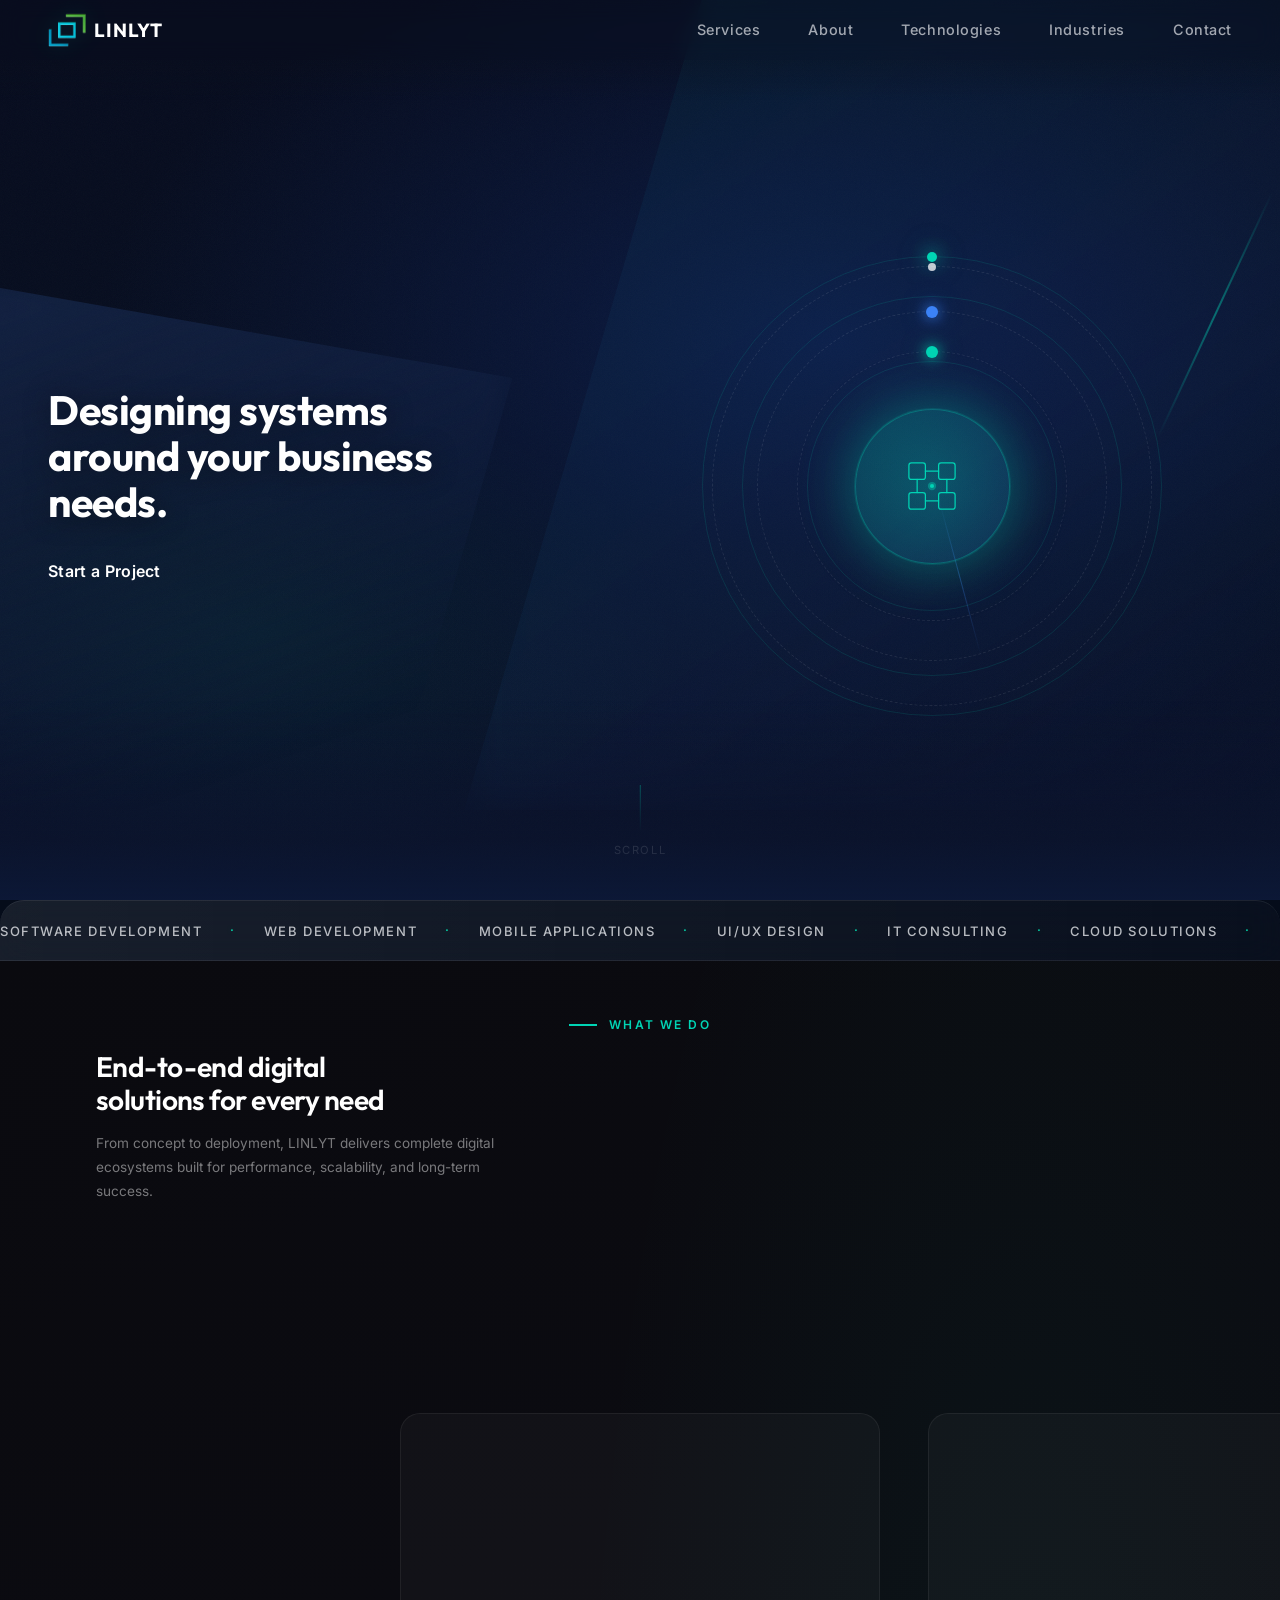
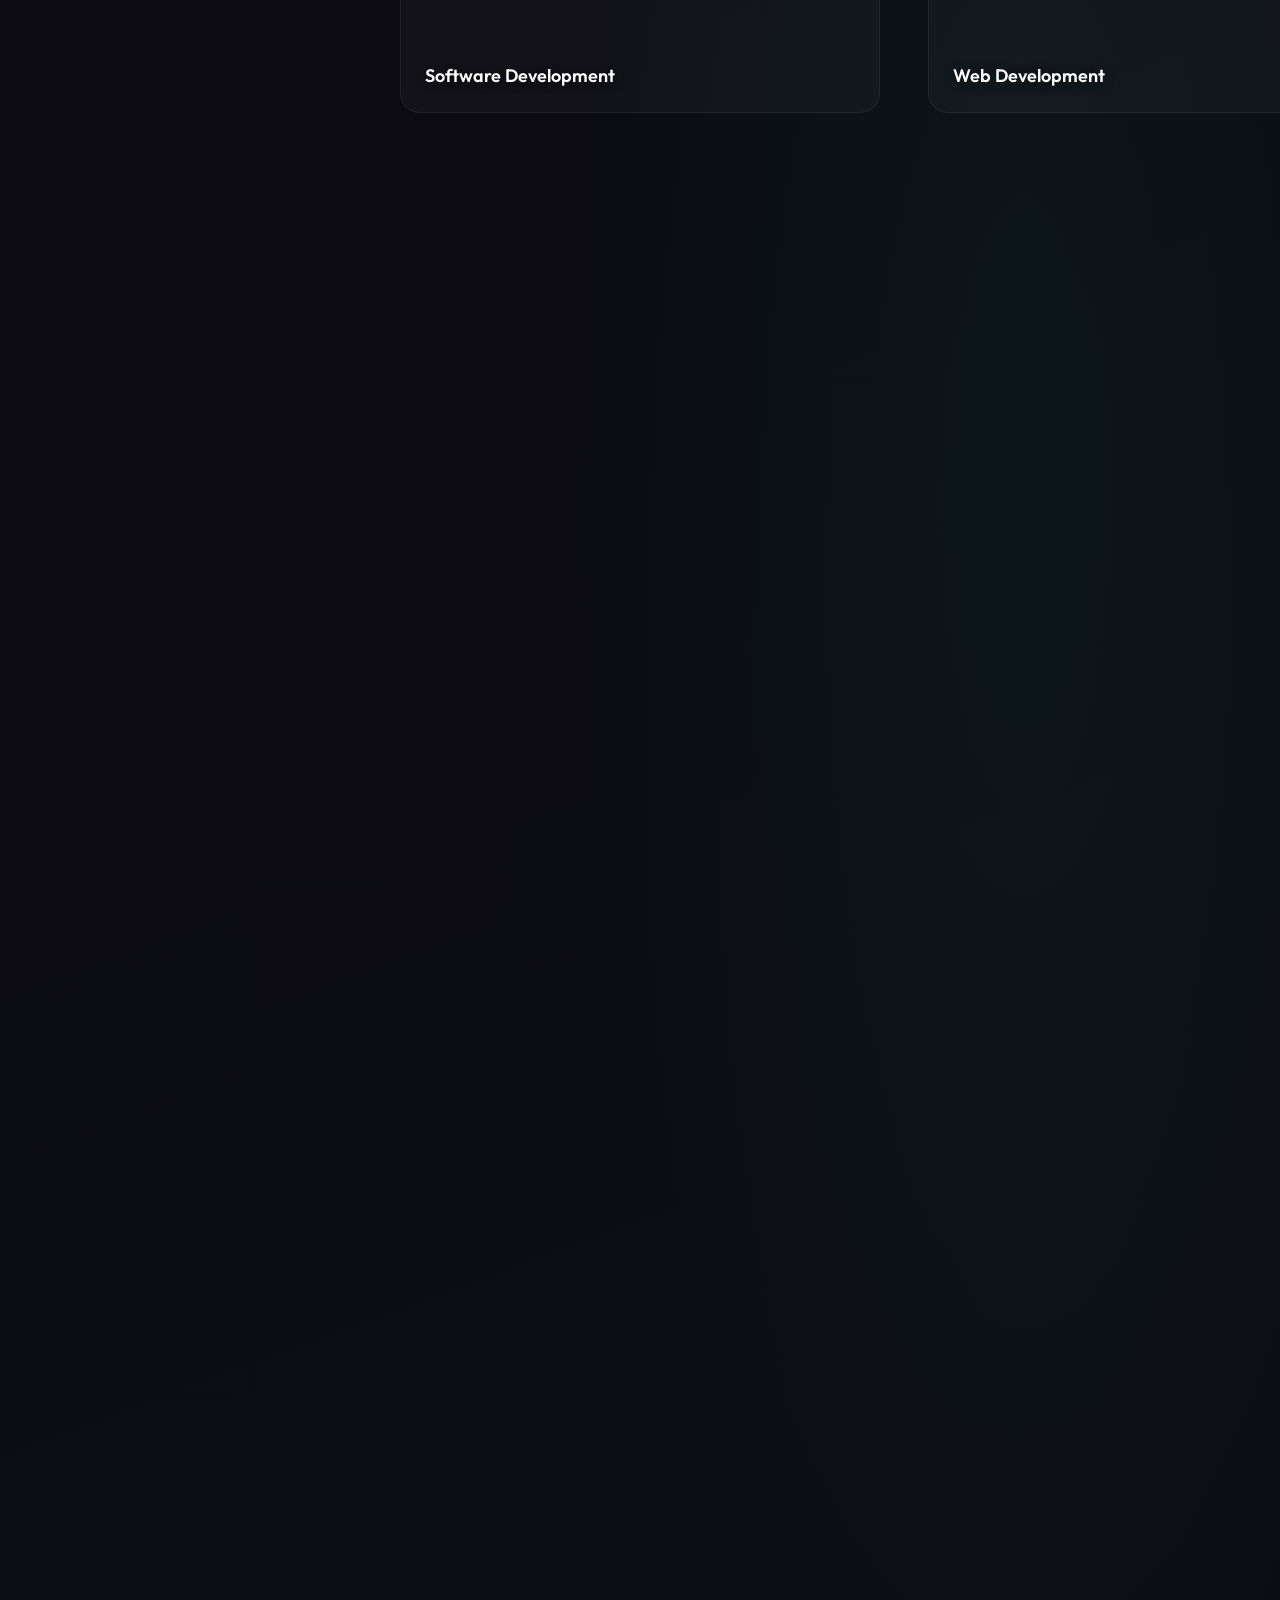
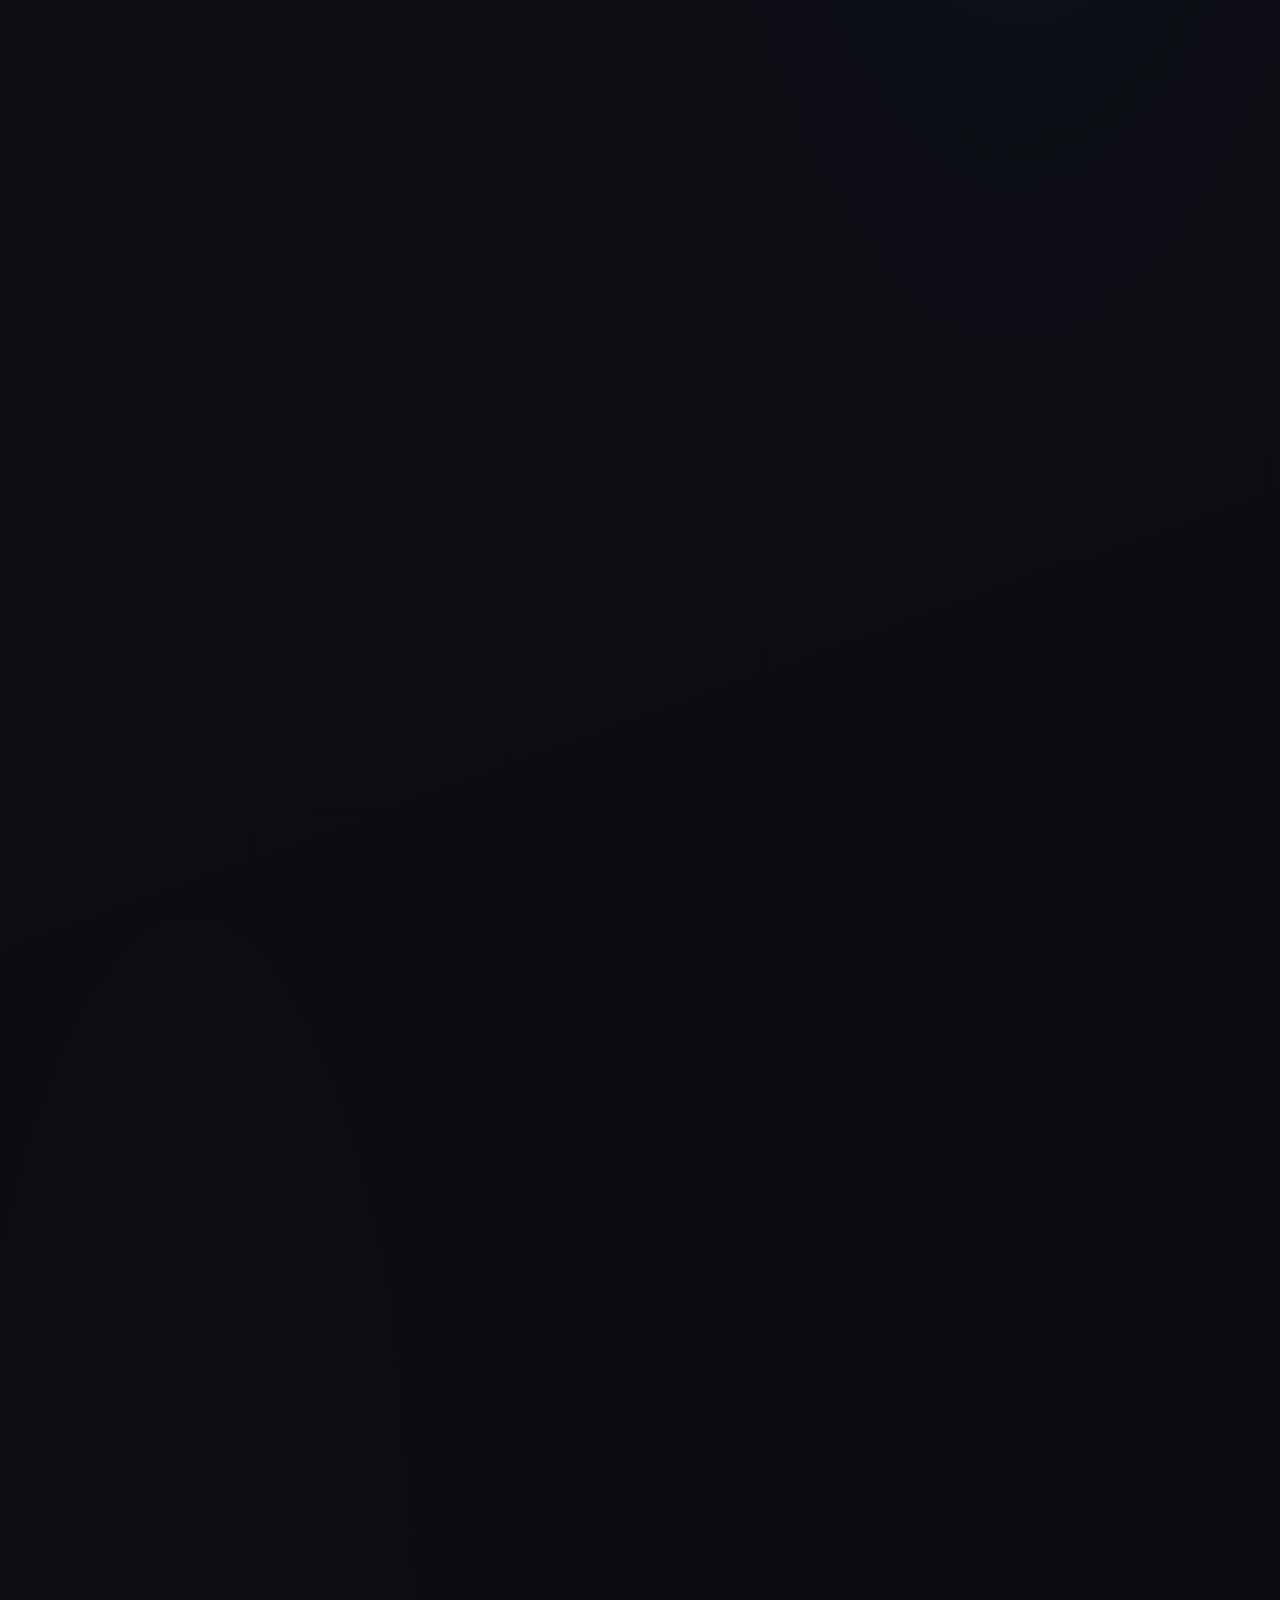
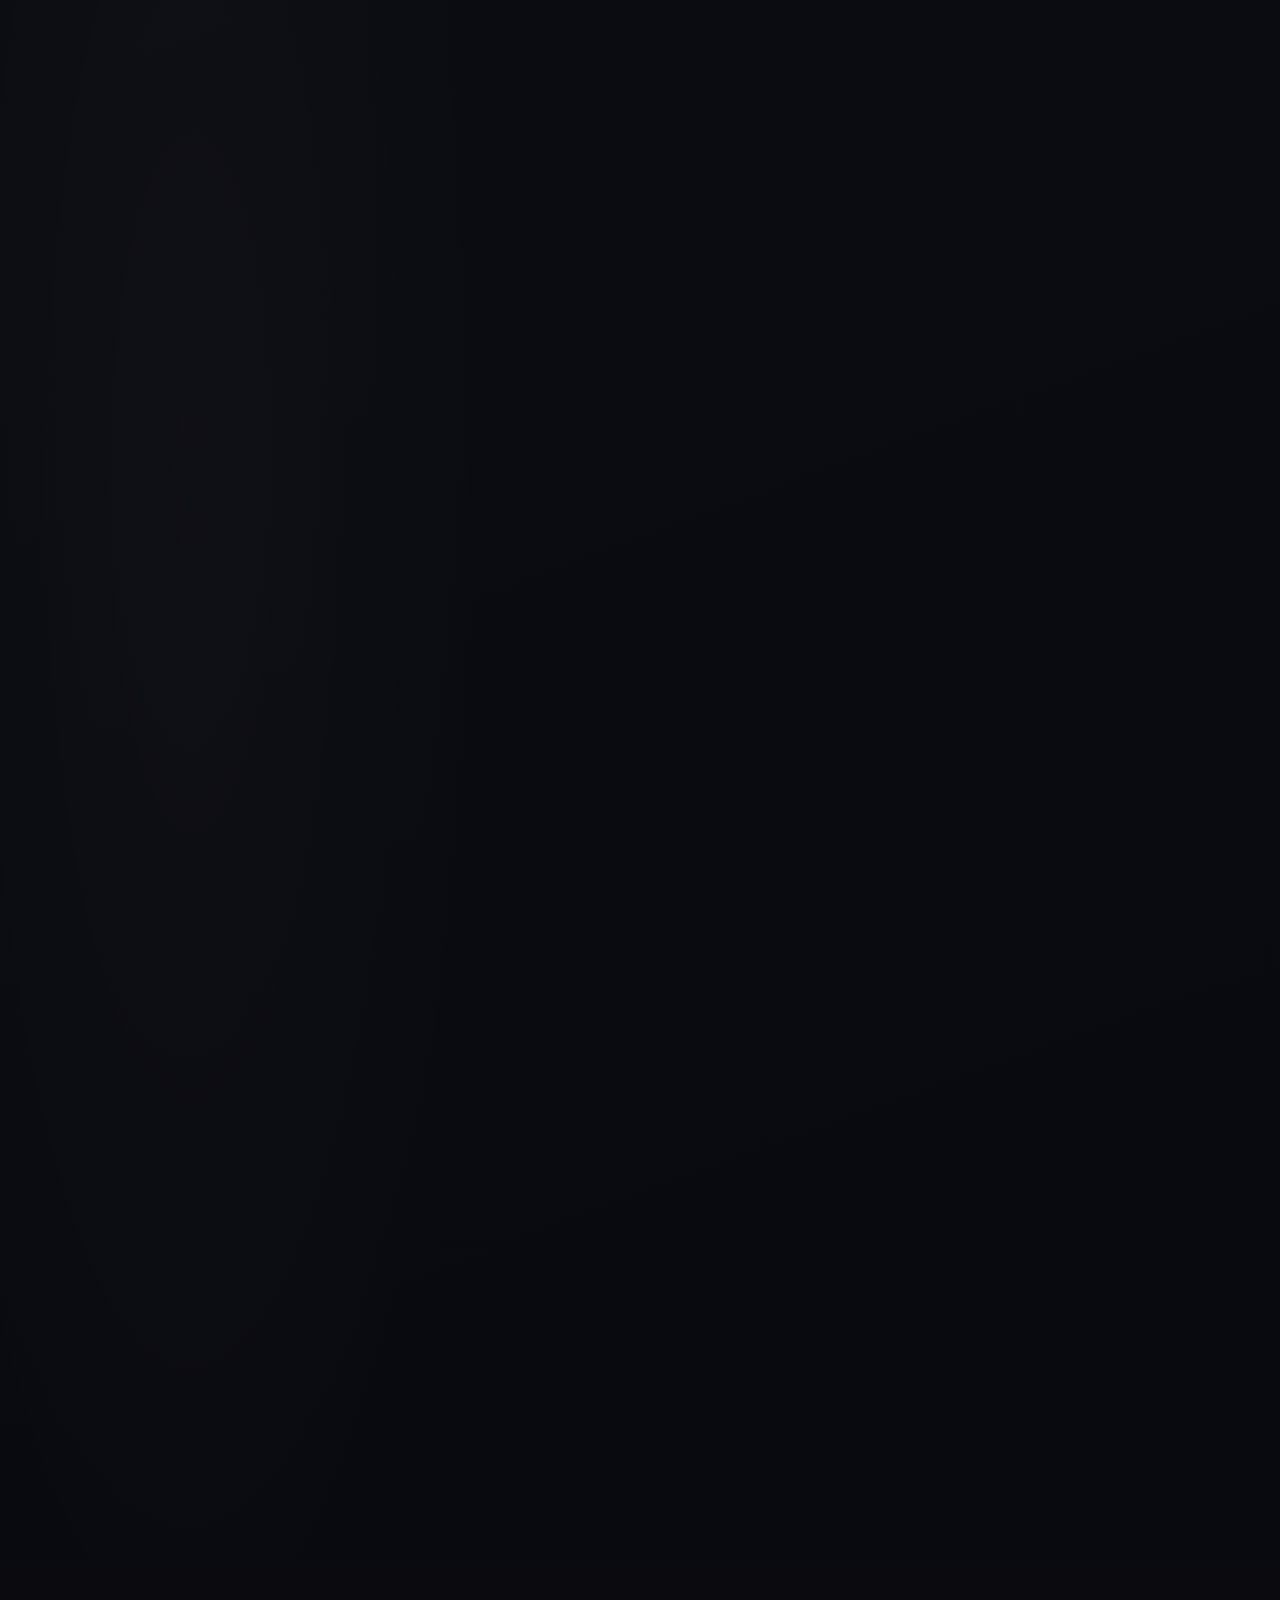
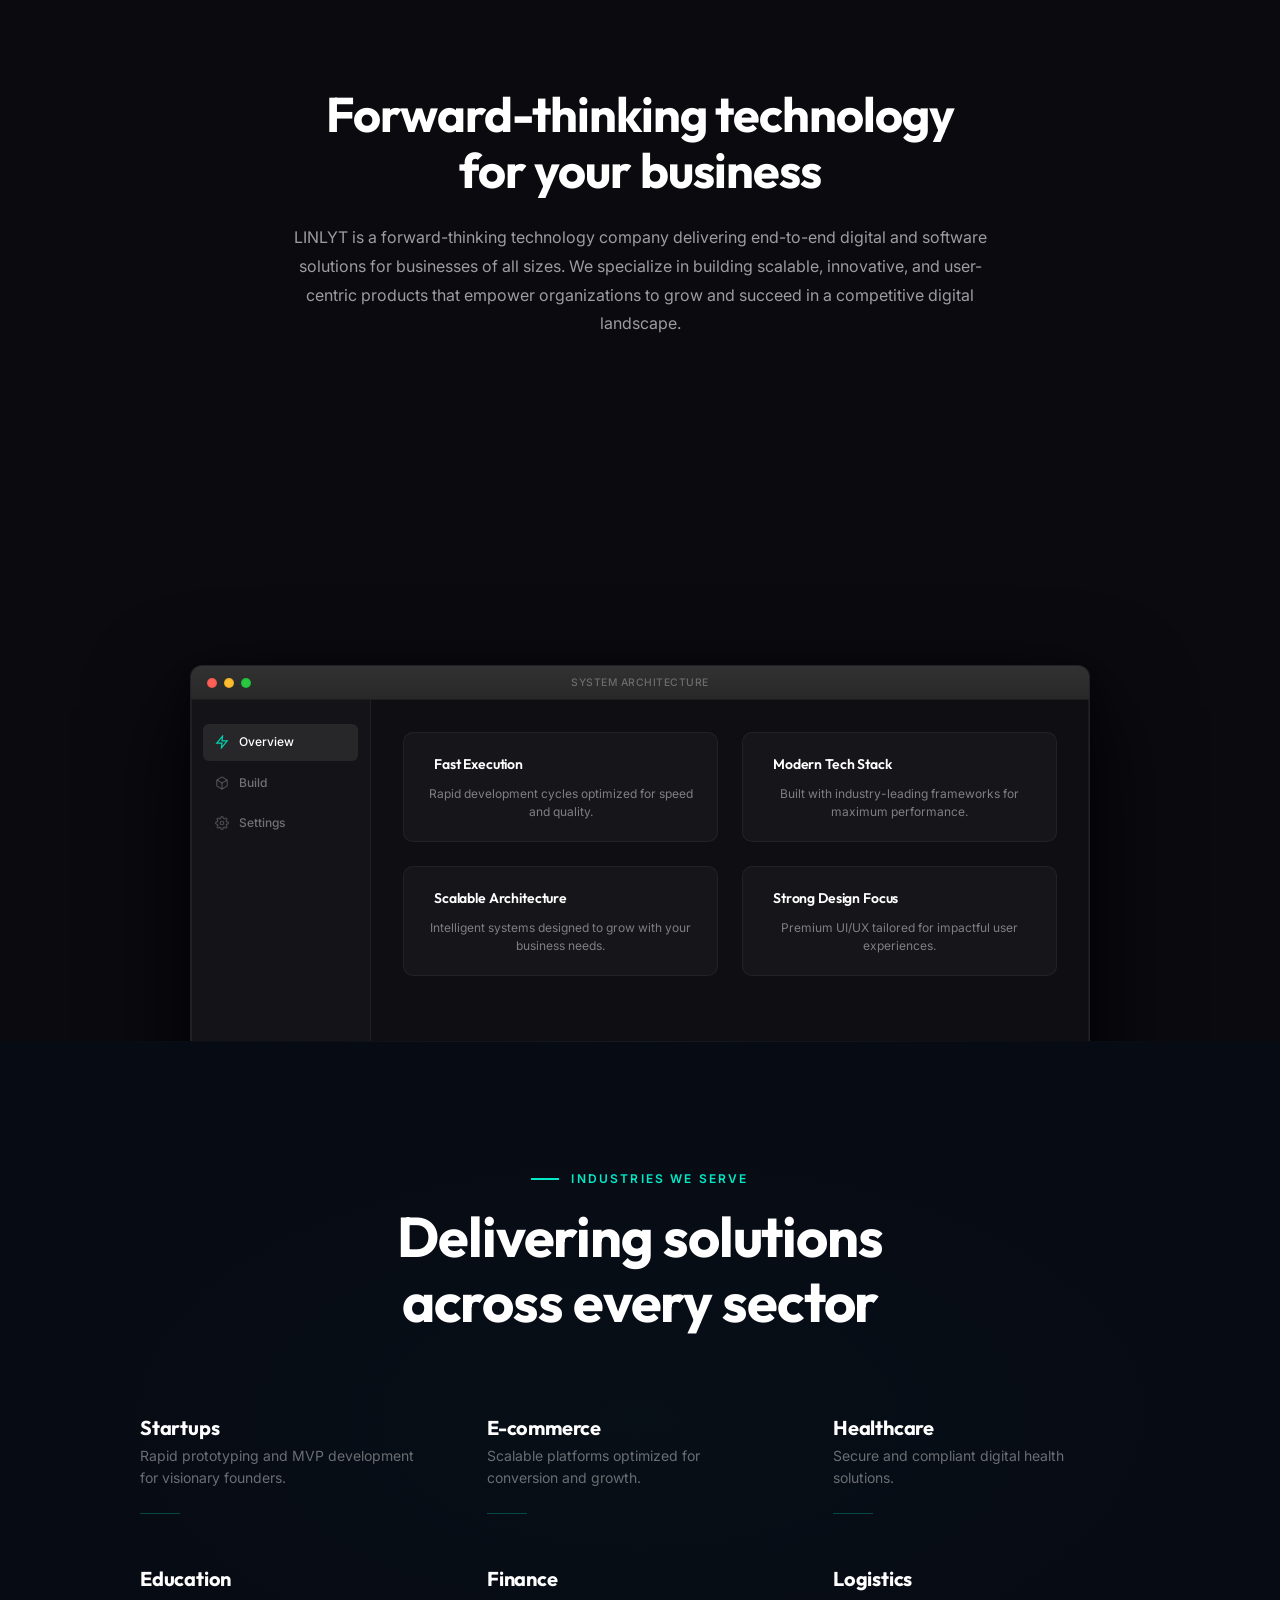
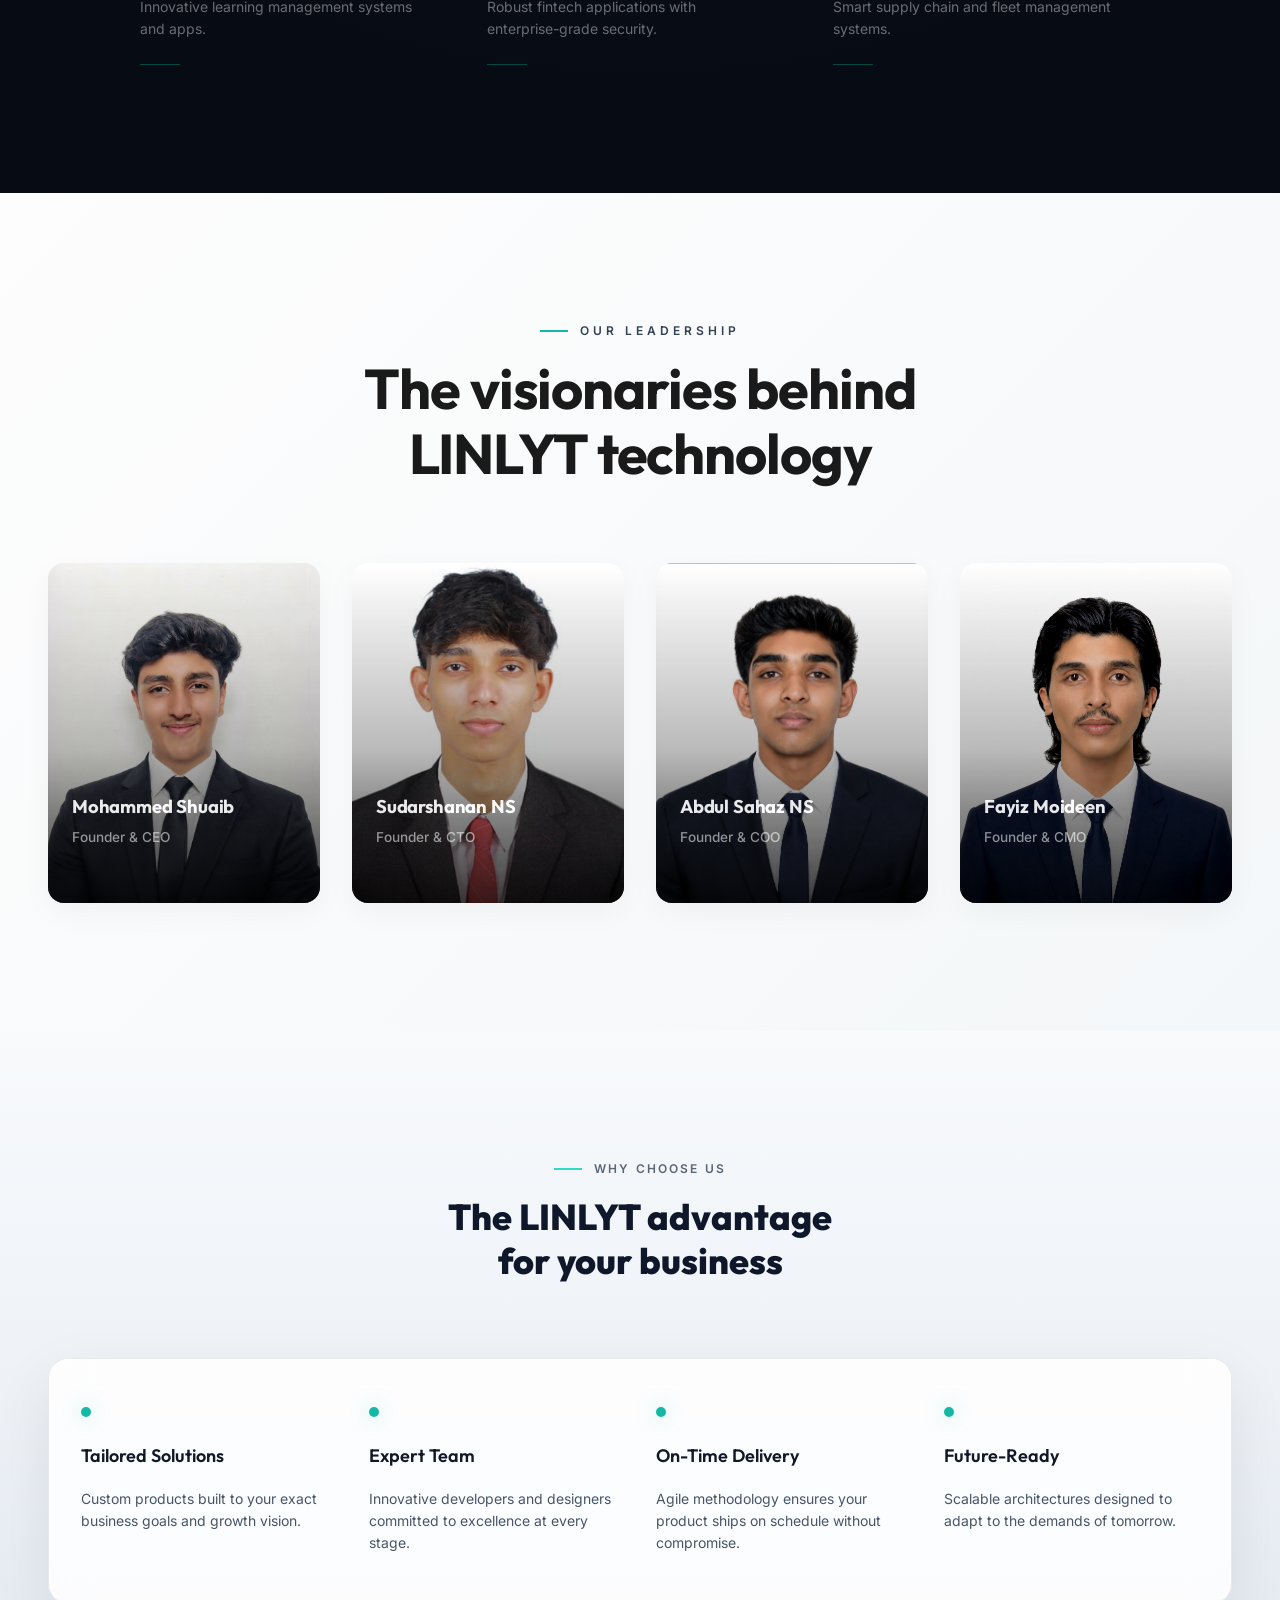
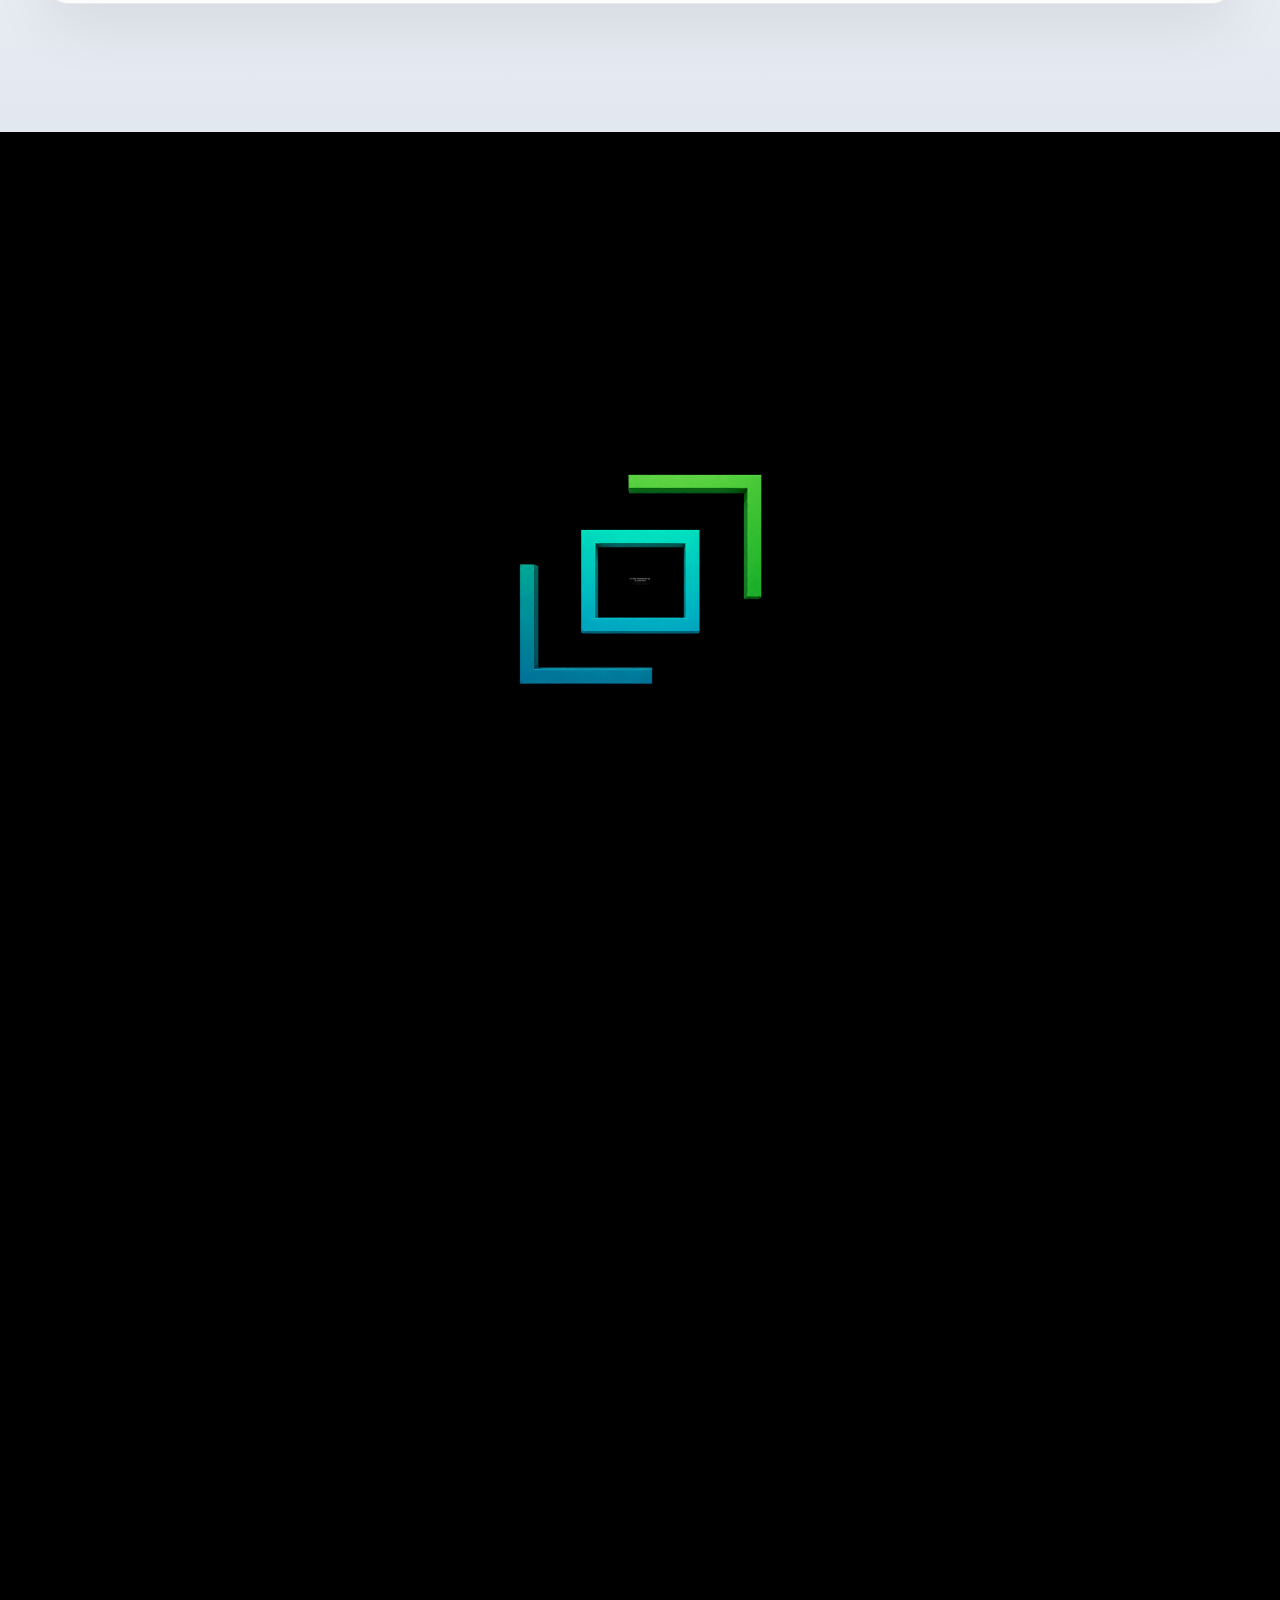
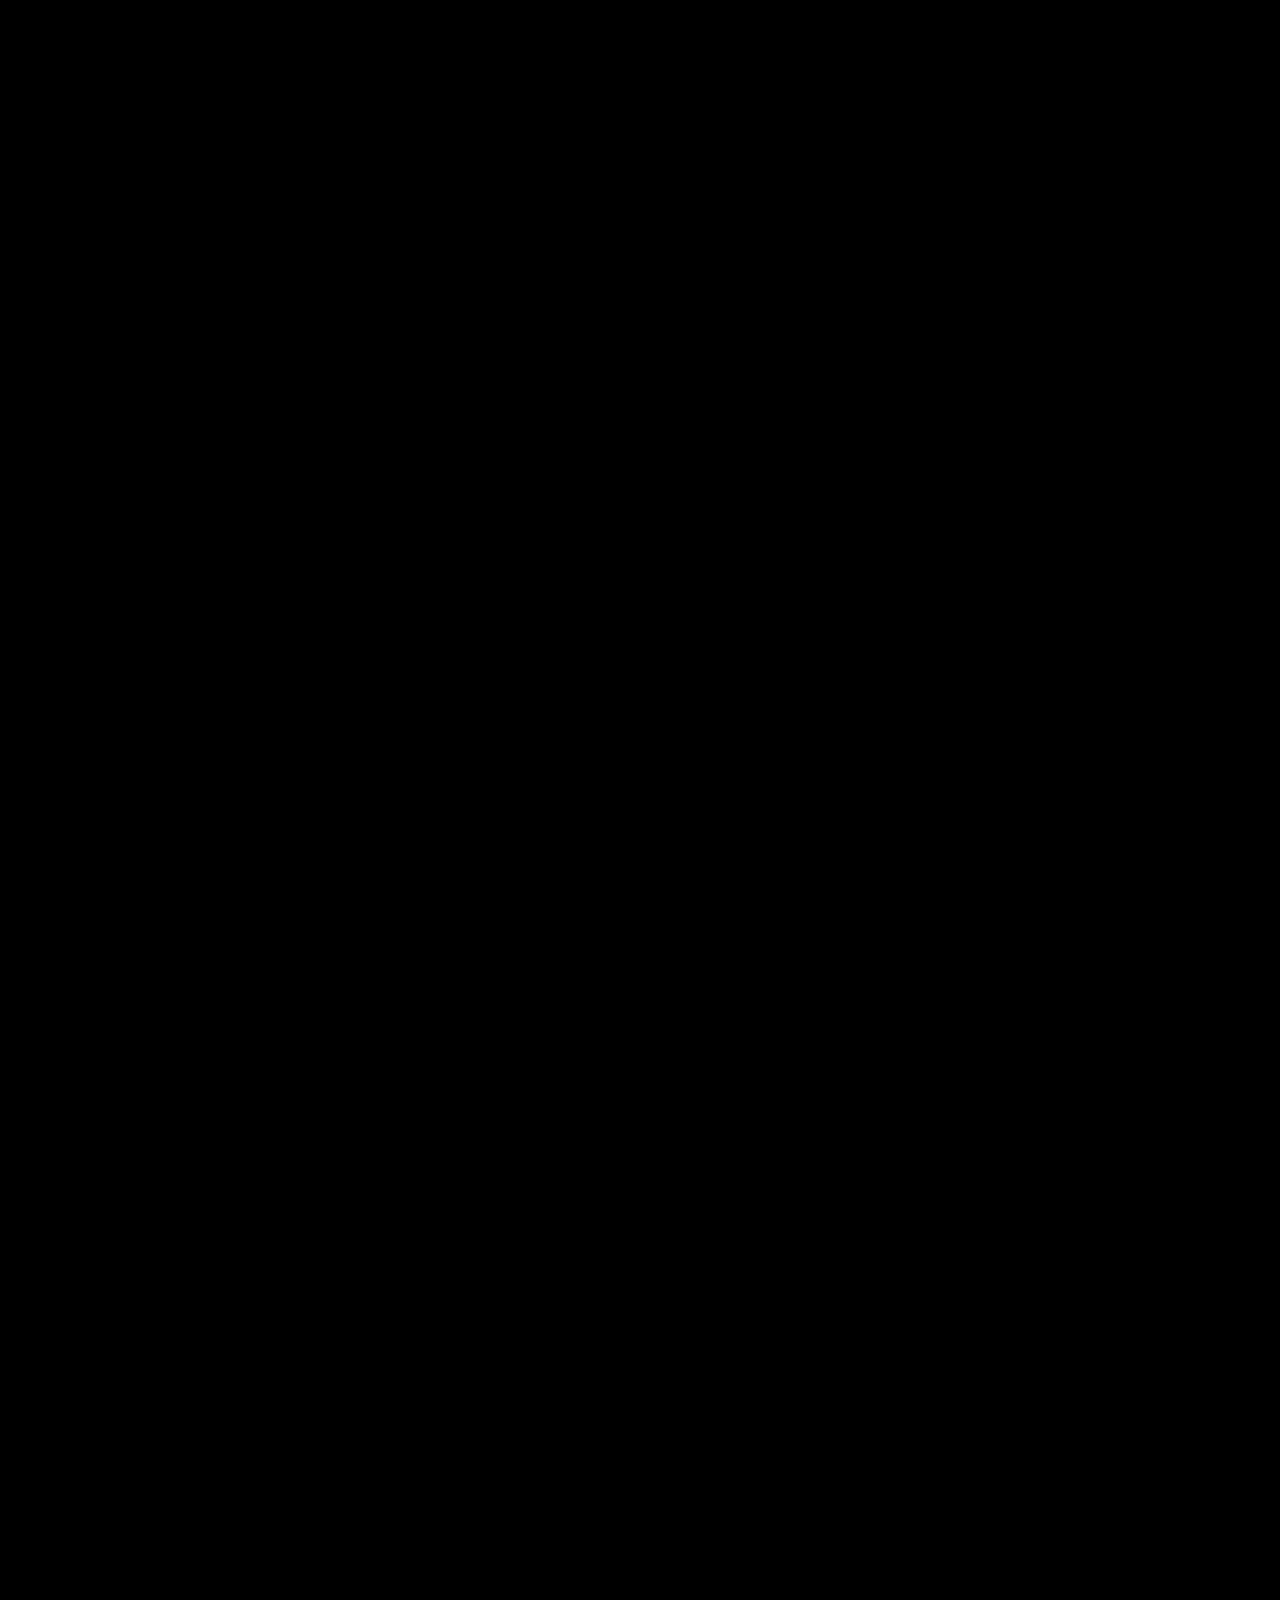
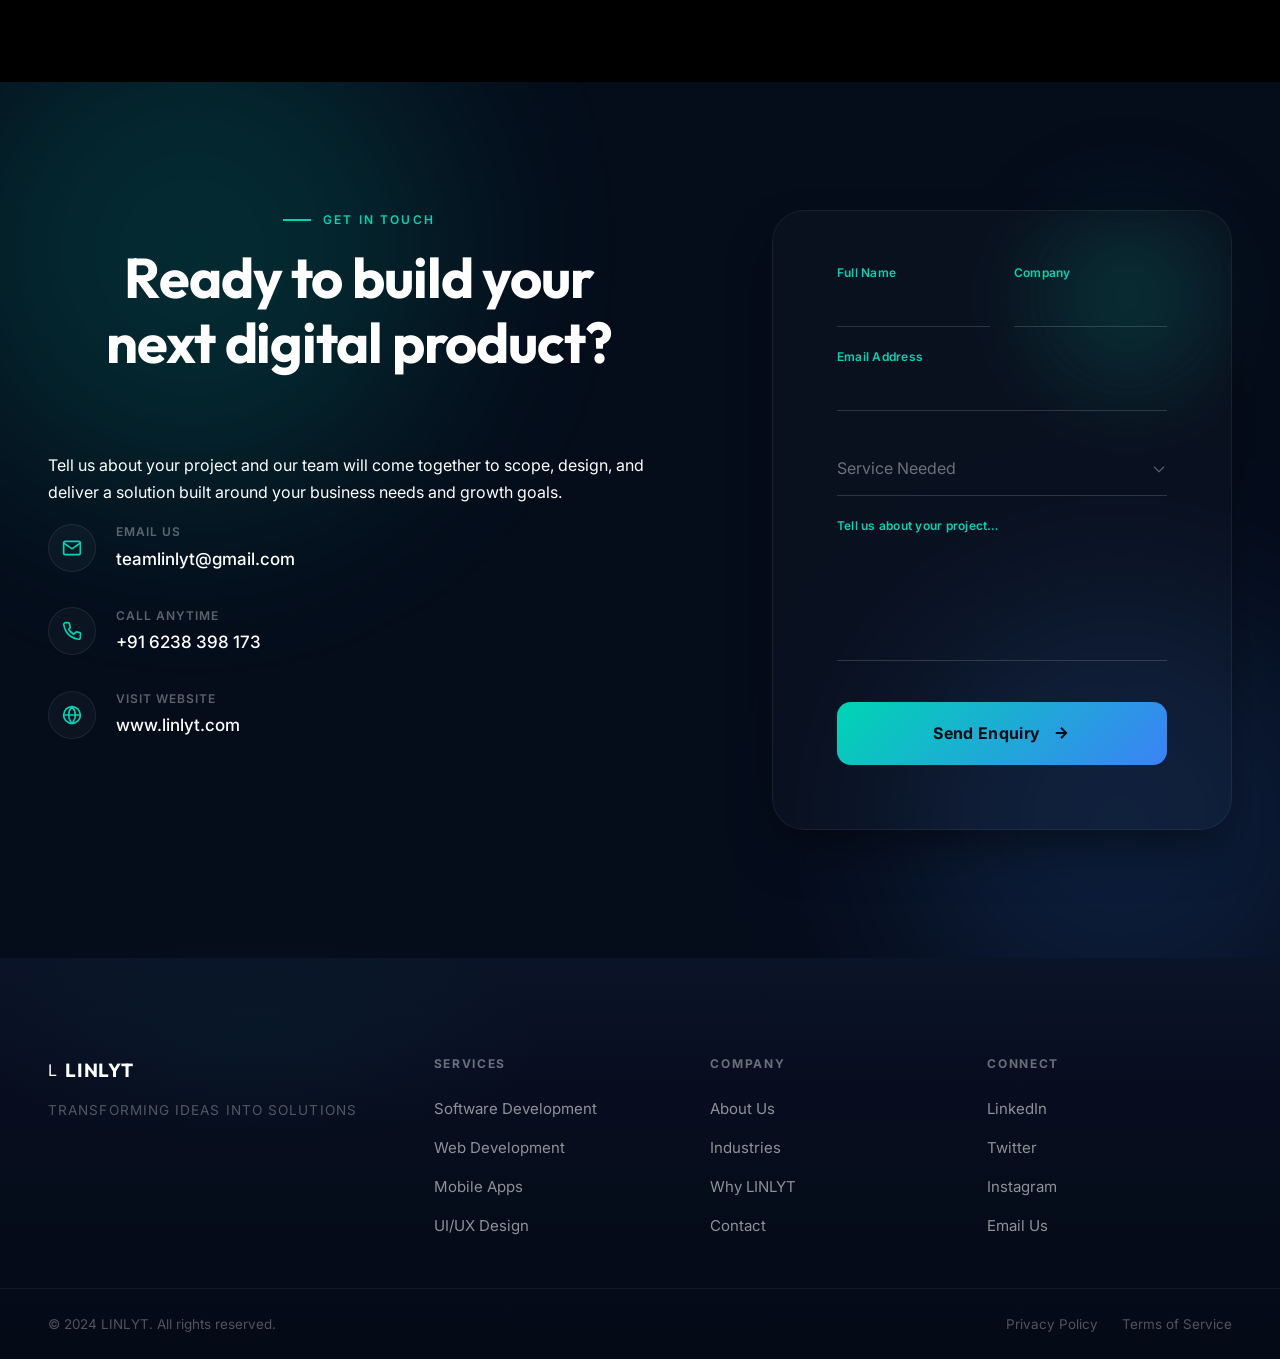
==== commit b282ff28: "Initial collaboration version" ====
--- a/index.html
+++ b/index.html
@@ -1,4 +1,4 @@
-<!DOCTYPE html>
+<!DOCTYPE html><!-- encoding test -->
 <html lang="en">
 
 <head>
@@ -23,7 +23,7 @@
   <nav id="navbar" class="navbar">
     <div class="nav-container">
       <a href="#" class="nav-logo" aria-label="LINLYT Home">
-        <img src="public/logonavbar.png" alt="LINLYT logo" class="logo-image">
+        <img src="public/newlogoai.png" alt="LINLYT logo" class="logo-image">
         <span class="logo-text">LINLYT</span>
       </a>
       <ul class="nav-links" role="list">
@@ -48,11 +48,11 @@
     </div>
   </nav>
 
+
   <!-- ═══════════════════════════════════════════
        HERO SECTION
   ═══════════════════════════════════════════ -->
   <section class="hero" id="hero" aria-label="Hero">
-    <!-- Ambient diagonal shapes -->
     <div class="hero-shapes" aria-hidden="true">
       <div class="shape shape-1"></div>
       <div class="shape shape-2"></div>
@@ -62,16 +62,17 @@
     </div>
 
     <div class="hero-inner">
-      <!-- Left: copy -->
       <div class="hero-content">
-        <img src="./public/newlogoai.png" alt="LINLYT Logo" class="hero-logo">
-        <p class="hero-body">
-          LINLYT delivers innovative software, web, and mobile solutions that help
-          businesses grow, automate, and stay ahead in a fast-changing digital world.
-        </p>
-      </div>
-
-      <!-- Right: visual -->
+        <h1 class="hero-heading">
+          Designing systems<br>
+          around your business<br>
+          needs.
+        </h1>
+        <div class="hero-actions">
+          <a href="#contact" class="hero-text-cta">Start a Project</a>
+        </div>
+      </div>
+
       <div class="hero-visual" aria-hidden="true" aria-label="LINLYT technology illustration">
         <div class="hero-illustration float-slow">
           <div class="illus-core">
@@ -92,7 +93,6 @@
               </svg>
             </div>
           </div>
-          <!-- Orbiting nodes -->
           <div class="orbit orbit-1">
             <div class="orbit-node node-teal"></div>
           </div>
@@ -106,7 +106,6 @@
       </div>
     </div>
 
-    <!-- Scroll indicator -->
     <div class="scroll-indicator" aria-label="Scroll down">
       <div class="scroll-line"></div>
       <span>Scroll</span>
@@ -134,122 +133,67 @@
   </div>
 
   <!-- ═══════════════════════════════════════════
-       SERVICES SECTION
+       SERVICES SECTION — Video Carousel
   ═══════════════════════════════════════════ -->
   <section class="services" id="services" aria-label="Services">
-    <div class="section-inner">
-      <div class="section-header" data-reveal>
-        <p class="section-eyebrow">What We Do</p>
-        <h2 class="section-title">End-to-end digital<br />solutions for every need</h2>
-        <p class="section-sub">
-          From concept to deployment, LINLYT delivers complete digital ecosystems
-          built for performance, scalability, and long-term success.
-        </p>
-      </div>
-
-      <div class="services-grid">
-        <div class="service-card" data-reveal data-delay="0">
-          <div class="card-icon-wrap">
-            <svg class="card-icon" viewBox="0 0 48 48" fill="none">
-              <rect x="8" y="8" width="14" height="14" rx="2" stroke="currentColor" stroke-width="1.5" />
-              <rect x="26" y="8" width="14" height="14" rx="2" stroke="currentColor" stroke-width="1.5" />
-              <rect x="8" y="26" width="14" height="14" rx="2" stroke="currentColor" stroke-width="1.5" />
-              <rect x="26" y="26" width="14" height="14" rx="2" stroke="currentColor" stroke-width="1.5" />
-            </svg>
-          </div>
-          <h3 class="card-title">Software Development</h3>
-          <p class="card-body">Custom software, enterprise solutions, SaaS products, and desktop applications
-            engineered to your exact business requirements.</p>
-          <a href="#contact" class="card-link" id="service-software-link">Learn more <span
-              aria-hidden="true">→</span></a>
-        </div>
-
-        <div class="service-card" data-reveal data-delay="120">
-          <div class="card-icon-wrap">
-            <svg class="card-icon" viewBox="0 0 48 48" fill="none">
-              <rect x="6" y="10" width="36" height="26" rx="3" stroke="currentColor" stroke-width="1.5" />
-              <path d="M16 38H32M24 36V38" stroke="currentColor" stroke-width="1.5" stroke-linecap="round" />
-              <path d="M14 20L19 25L14 30M24 30H34" stroke="currentColor" stroke-width="1.5" stroke-linecap="round"
-                stroke-linejoin="round" />
-            </svg>
-          </div>
-          <h3 class="card-title">Web Development</h3>
-          <p class="card-body">Business websites, e-commerce platforms, web applications, and CMS solutions
-            designed for performance and seamless user experience.</p>
-          <a href="#contact" class="card-link" id="service-web-link">Learn more <span aria-hidden="true">→</span></a>
-        </div>
-
-        <div class="service-card" data-reveal data-delay="240">
-          <div class="card-icon-wrap">
-            <svg class="card-icon" viewBox="0 0 48 48" fill="none">
-              <rect x="16" y="4" width="16" height="40" rx="3" stroke="currentColor" stroke-width="1.5" />
-              <path d="M20 8H28M22 40H26" stroke="currentColor" stroke-width="1.5" stroke-linecap="round" />
-              <path d="M8 18H16M32 18H40M8 30H16M32 30H40" stroke="currentColor" stroke-width="1.5"
-                stroke-linecap="round" />
-            </svg>
-          </div>
-          <h3 class="card-title">Mobile App Development</h3>
-          <p class="card-body">Android, iOS, and cross-platform applications built with Flutter and React Native
-            for a consistent, high-quality mobile experience.</p>
-          <a href="#contact" class="card-link" id="service-mobile-link">Learn more <span aria-hidden="true">→</span></a>
-        </div>
-
-        <div class="service-card" data-reveal data-delay="0">
-          <div class="card-icon-wrap">
-            <svg class="card-icon" viewBox="0 0 48 48" fill="none">
-              <circle cx="24" cy="24" r="14" stroke="currentColor" stroke-width="1.5" />
-              <path d="M18 24C18 20.686 20.686 18 24 18" stroke="currentColor" stroke-width="1.5"
-                stroke-linecap="round" />
-              <circle cx="24" cy="24" r="4" stroke="currentColor" stroke-width="1.5" />
-              <path d="M24 10V14M24 34V38M10 24H14M34 24H38" stroke="currentColor" stroke-width="1.5"
-                stroke-linecap="round" />
-            </svg>
-          </div>
-          <h3 class="card-title">UI/UX Design</h3>
-          <p class="card-body">User-centric interface design, UX optimization, prototyping, wireframing,
-            and brand identity that converts visitors into loyal customers.</p>
-          <a href="#contact" class="card-link" id="service-design-link">Learn more <span aria-hidden="true">→</span></a>
-        </div>
-
-        <div class="service-card" data-reveal data-delay="120">
-          <div class="card-icon-wrap">
-            <svg class="card-icon" viewBox="0 0 48 48" fill="none">
-              <path d="M24 8L40 16V28C40 36 32 42 24 44C16 42 8 36 8 28V16L24 8Z" stroke="currentColor"
-                stroke-width="1.5" stroke-linejoin="round" />
-              <path d="M18 24L22 28L30 20" stroke="currentColor" stroke-width="1.5" stroke-linecap="round"
-                stroke-linejoin="round" />
-            </svg>
-          </div>
-          <h3 class="card-title">IT Consulting</h3>
-          <p class="card-body">Strategic technology consulting, startup tech support, architecture planning,
-            and product strategy to guide your digital journey confidently.</p>
-          <a href="#contact" class="card-link" id="service-consult-link">Learn more <span
-              aria-hidden="true">→</span></a>
-        </div>
-
-        <div class="service-card" data-reveal data-delay="240">
-          <div class="card-icon-wrap">
-            <svg class="card-icon" viewBox="0 0 48 48" fill="none">
-              <path d="M8 24H40M8 16H40M8 32H24" stroke="currentColor" stroke-width="1.5" stroke-linecap="round" />
-              <circle cx="36" cy="32" r="6" stroke="currentColor" stroke-width="1.5" />
-              <path d="M36 29V35M33 32H39" stroke="currentColor" stroke-width="1.5" stroke-linecap="round" />
-            </svg>
-          </div>
-          <h3 class="card-title">Maintenance & Support</h3>
-          <p class="card-body">Ongoing software maintenance, bug fixing, performance optimization, system upgrades,
-            and 24/7 technical support to keep your systems running at peak.</p>
-          <a href="#contact" class="card-link" id="service-support-link">Learn more <span
-              aria-hidden="true">→</span></a>
-        </div>
-      </div>
-
-      <div class="services-footer" data-reveal>
-        <a href="#contact" class="view-all-link">
-          View All Services
-          <svg class="cta-arrow" viewBox="0 0 24 24" fill="none" stroke="currentColor" stroke-width="2">
-            <path d="M5 12h14M12 5l7 7-7 7" />
-          </svg>
-        </a>
+    <div class="services-sticky-wrapper">
+      <div class="section-inner">
+        <div class="section-header" data-reveal>
+          <p class="section-eyebrow">What We Do</p>
+          <h2 class="section-title">End-to-end digital<br />solutions for every need</h2>
+          <p class="section-sub">
+            From concept to deployment, LINLYT delivers complete digital ecosystems
+            built for performance, scalability, and long-term success.
+          </p>
+        </div>
+      </div>
+
+      <div class="services-horizontal-container">
+        <div class="services-track">
+
+          <div class="service-slide">
+            <div class="service-video-wrap">
+              <video src="public/software.mp4" autoplay muted loop playsinline></video>
+            </div>
+            <p class="service-slide-name">Software Development</p>
+          </div>
+
+          <div class="service-slide">
+            <div class="service-video-wrap">
+              <video src="public/web.mp4" autoplay muted loop playsinline></video>
+            </div>
+            <p class="service-slide-name">Web Development</p>
+          </div>
+
+          <div class="service-slide">
+            <div class="service-video-wrap">
+              <video src="public/ap.mp4" autoplay muted loop playsinline></video>
+            </div>
+            <p class="service-slide-name">Mobile App Development</p>
+          </div>
+
+          <div class="service-slide">
+            <div class="service-video-wrap">
+              <video src="public/uiux.mp4" autoplay muted loop playsinline></video>
+            </div>
+            <p class="service-slide-name">UI/UX Design</p>
+          </div>
+
+          <div class="service-slide">
+            <div class="service-video-wrap">
+              <video src="public/it.mp4" autoplay muted loop playsinline></video>
+            </div>
+            <p class="service-slide-name">IT Consulting</p>
+          </div>
+
+          <div class="service-slide">
+            <div class="service-video-wrap">
+              <video src="public/maintainance.mp4" autoplay muted loop playsinline></video>
+            </div>
+            <p class="service-slide-name">Maintenance & Support</p>
+          </div>
+
+        </div>
       </div>
     </div>
   </section>
@@ -257,78 +201,97 @@
   <!-- ═══════════════════════════════════════════
        ABOUT SECTION
   ═══════════════════════════════════════════ -->
+  <!-- ═══════════════════════════════════════════
+       ABOUT SECTION — Cinematic Immersive
+  ═══════════════════════════════════════════ -->
   <section class="about" id="about" aria-label="About LINLYT">
-    <div class="about-diagonal" aria-hidden="true"></div>
-    <div class="section-inner about-inner">
-      <div class="about-content reveal-left" data-reveal>
-        <p class="section-eyebrow eyebrow-light">Who We Are</p>
-        <h2 class="section-title title-light">
+    <div class="about-video-bg">
+      <video src="public/linbg.mp4" autoplay muted loop playsinline></video>
+      <div class="about-overlay"></div>
+    </div>
+
+    <div class="section-inner about-inner-cinematic">
+      <div class="about-content-cinematic">
+        <h2 class="about-heading-cinematic" data-seq-reveal="1">
           Forward-thinking technology<br />for your business
         </h2>
-        <p class="about-body">
+        <p class="about-description-cinematic" data-seq-reveal="2">
           LINLYT is a forward-thinking technology company delivering end-to-end digital
           and software solutions for businesses of all sizes. We specialize in building
           scalable, innovative, and user-centric products that empower organizations to
           grow and succeed in a competitive digital landscape.
         </p>
-        <p class="about-body">
-          <strong style="color:rgba(255,255,255,0.85);">Our Vision:</strong> To become a trusted global technology
-          partner, empowering businesses through innovative and reliable digital solutions that drive lasting
-          transformation.
-        </p>
-        <a href="#contact" class="btn btn-teal" id="about-cta-btn">Talk to Our Team</a>
-      </div>
-      <div class="about-visual">
-        <div class="about-strengths">
-          <div class="strength-item reveal-right" data-reveal data-delay="100">
-            <div class="strength-dot-wrap">
-              <div class="strength-dot"></div>
-              <div class="strength-line"></div>
-            </div>
-            <div class="strength-info">
-              <h3 class="strength-title">Fast execution</h3>
-              <p class="strength-text">Rapid development cycles without compromising on code quality.</p>
-            </div>
-          </div>
-          <div class="strength-item reveal-right" data-reveal data-delay="200">
-            <div class="strength-dot-wrap">
-              <div class="strength-dot"></div>
-              <div class="strength-line"></div>
-            </div>
-            <div class="strength-info">
-              <h3 class="strength-title">Modern tech stack</h3>
-              <p class="strength-text">Built with the latest frameworks for performance and longevity.</p>
-            </div>
-          </div>
-          <div class="strength-item reveal-right" data-reveal data-delay="300">
-            <div class="strength-dot-wrap">
-              <div class="strength-dot"></div>
-              <div class="strength-line"></div>
-            </div>
-            <div class="strength-info">
-              <h3 class="strength-title">Scalable architecture</h3>
-              <p class="strength-text">Systems designed to grow effortlessly as your business expands.</p>
-            </div>
-          </div>
-          <div class="strength-item reveal-right" data-reveal data-delay="400">
-            <div class="strength-dot-wrap">
-              <div class="strength-dot"></div>
-            </div>
-            <div class="strength-info">
-              <h3 class="strength-title">Strong design focus</h3>
-              <p class="strength-text">Premium UI/UX that makes your product stand out in the market.</p>
-            </div>
-          </div>
-        </div>
-        <div class="about-visual-glow"></div>
-      </div>
-    </div>
-  </section>
-
-  <!-- ═══════════════════════════════════════════
-       INDUSTRIES SECTION (Projects)
+      </div>
+
+      <div class="about-mac-window" data-seq-reveal="3">
+        <div class="mac-title-bar">
+          <div class="mac-dots">
+            <span class="mac-dot red"></span>
+            <span class="mac-dot yellow"></span>
+            <span class="mac-dot green"></span>
+          </div>
+          <div class="mac-title">System Architecture</div>
+        </div>
+        <div class="mac-window-body">
+          <aside class="mac-sidebar">
+            <div class="sidebar-item active">
+              <svg viewBox="0 0 24 24" fill="none" stroke="currentColor" stroke-width="2"><path d="M13 2L3 14h9l-1 8 10-12h-9l1-8z"/></svg>
+              <span>Overview</span>
+            </div>
+            <div class="sidebar-item">
+              <svg viewBox="0 0 24 24" fill="none" stroke="currentColor" stroke-width="2"><path d="M21 16V8a2 2 0 00-1-1.73l-7-4a2 2 0 00-2 0l-7 4A2 2 0 003 8v8a2 2 0 001 1.73l7 4a2 2 0 002 0l7-4A2 2 0 0021 16z"/><polyline points="3.27 6.96 12 12.01 20.73 6.96"/><line x1="12" y1="22.08" x2="12" y2="12"/></svg>
+              <span>Build</span>
+            </div>
+            <div class="sidebar-item">
+              <svg viewBox="0 0 24 24" fill="none" stroke="currentColor" stroke-width="2"><circle cx="12" cy="12" r="3"/><path d="M19.4 15a1.65 1.65 0 00.33 1.82l.06.06a2 2 0 010 2.83 2 2 0 01-2.83 0l-.06-.06a1.65 1.65 0 00-1.82-.33 1.65 1.65 0 00-1 1.51V21a2 2 0 01-2 2 2 2 0 01-2-2v-.09A1.65 1.65 0 009 19.4a1.65 1.65 0 00-1.82.33l-.06.06a2 2 0 01-2.83 0 2 2 0 010-2.83l.06-.06a1.65 1.65 0 00.33-1.82 1.65 1.65 0 00-1.51-1H3a2 2 0 01-2-2 2 2 0 012-2h.09A1.65 1.65 0 004.6 9a1.65 1.65 0 00-.33-1.82l-.06-.06a2 2 0 010-2.83 2 2 0 012.83 0l.06.06a1.65 1.65 0 001.82.33H9a1.65 1.65 0 001-1.51V3a2 2 0 012-2 2 2 0 012 2v.09a1.65 1.65 0 001 1.51 1.65 1.65 0 001.82-.33l.06-.06a2 2 0 012.83 0 2 2 0 010 2.83l-.06.06a1.65 1.65 0 00-.33 1.82V9a1.65 1.65 0 001.51 1H21a2 2 0 012 2 2 2 0 01-2 2h-.09a1.65 1.65 0 00-1.51 1z"/></svg>
+              <span>Settings</span>
+            </div>
+          </aside>
+          <main class="mac-main">
+            <div class="mac-grid">
+              <div class="mac-card">
+                <div class="card-head">
+                  <span class="card-dot"></span>
+                  <h4>Fast Execution</h4>
+                </div>
+                <p>Rapid development cycles optimized for speed and quality.</p>
+              </div>
+              <div class="mac-card">
+                <div class="card-head">
+                  <span class="card-dot"></span>
+                  <h4>Modern Tech Stack</h4>
+                </div>
+                <p>Built with industry-leading frameworks for maximum performance.</p>
+              </div>
+              <div class="mac-card">
+                <div class="card-head">
+                  <span class="card-dot"></span>
+                  <h4>Scalable Architecture</h4>
+                </div>
+                <p>Intelligent systems designed to grow with your business needs.</p>
+              </div>
+              <div class="mac-card">
+                <div class="card-head">
+                  <span class="card-dot"></span>
+                  <h4>Strong Design Focus</h4>
+                </div>
+                <p>Premium UI/UX tailored for impactful user experiences.</p>
+              </div>
+            </div>
+          </main>
+        </div>
+      </div>
+    </div>
+  </section>
+
+  <!-- ═══════════════════════════════════════════
+       INDUSTRIES SECTION
   ═══════════════════════════════════════════ -->
   <section class="projects" id="projects" aria-label="Industries">
+    <div class="projects-video-bg">
+      <video src="public/videoproject.mp4" autoplay muted loop playsinline></video>
+      <div class="projects-video-overlay"></div>
+    </div>
     <div class="projects-diagonal" aria-hidden="true"></div>
     <div class="section-inner">
       <div class="section-header" data-reveal>
@@ -337,36 +300,124 @@
       </div>
 
       <div class="projects-grid">
-        <div class="industry-card" data-reveal>
-          <h3 class="industry-name">Startups</h3>
-        </div>
-        <div class="industry-card" data-reveal data-delay="80">
-          <h3 class="industry-name">E-commerce</h3>
-        </div>
-        <div class="industry-card" data-reveal data-delay="160">
-          <h3 class="industry-name">Healthcare</h3>
-        </div>
-        <div class="industry-card" data-reveal data-delay="240">
-          <h3 class="industry-name">Education</h3>
-        </div>
-        <div class="industry-card" data-reveal data-delay="320">
-          <h3 class="industry-name">Finance & FinTech</h3>
-        </div>
-        <div class="industry-card" data-reveal data-delay="400">
-          <h3 class="industry-name">Real Estate</h3>
-        </div>
-        <div class="industry-card" data-reveal data-delay="480">
-          <h3 class="industry-name">Logistics</h3>
-        </div>
-        <div class="industry-card" data-reveal data-delay="560">
-          <h3 class="industry-name">Hospitality</h3>
-        </div>
-      </div>
-    </div>
-  </section>
-
-  <!-- ═══════════════════════════════════════════
-       WHY CHOOSE LINLYT (Process)
+        <div class="industry-item" data-reveal>
+          <div class="industry-info">
+            <h3 class="industry-title">Startups</h3>
+            <p class="industry-desc">Rapid prototyping and MVP development for visionary founders.</p>
+          </div>
+          <div class="industry-line"></div>
+        </div>
+        <div class="industry-item" data-reveal data-delay="100">
+          <div class="industry-info">
+            <h3 class="industry-title">E-commerce</h3>
+            <p class="industry-desc">Scalable platforms optimized for conversion and growth.</p>
+          </div>
+          <div class="industry-line"></div>
+        </div>
+        <div class="industry-item" data-reveal data-delay="200">
+          <div class="industry-info">
+            <h3 class="industry-title">Healthcare</h3>
+            <p class="industry-desc">Secure and compliant digital health solutions.</p>
+          </div>
+          <div class="industry-line"></div>
+        </div>
+        <div class="industry-item" data-reveal data-delay="300">
+          <div class="industry-info">
+            <h3 class="industry-title">Education</h3>
+            <p class="industry-desc">Innovative learning management systems and apps.</p>
+          </div>
+          <div class="industry-line"></div>
+        </div>
+        <div class="industry-item" data-reveal data-delay="400">
+          <div class="industry-info">
+            <h3 class="industry-title">Finance</h3>
+            <p class="industry-desc">Robust fintech applications with enterprise-grade security.</p>
+          </div>
+          <div class="industry-line"></div>
+        </div>
+        <div class="industry-item" data-reveal data-delay="500">
+          <div class="industry-info">
+            <h3 class="industry-title">Logistics</h3>
+            <p class="industry-desc">Smart supply chain and fleet management systems.</p>
+          </div>
+          <div class="industry-line"></div>
+        </div>
+      </div>
+    </div>
+  </section>
+
+  <!-- ═══════════════════════════════════════════
+       TEAM SECTION
+  ═══════════════════════════════════════════ -->
+  <section class="team" id="team" aria-label="Our Team">
+    <div class="section-inner">
+      <div class="section-header" data-reveal>
+        <p class="section-eyebrow">Our Leadership</p>
+        <h2 class="section-title">The visionaries behind<br />LINLYT technology</h2>
+      </div>
+
+      <div class="team-grid">
+        <!-- CEO -->
+        <div class="team-member" data-reveal>
+          <div class="member-image-wrap">
+            <img src="public/shuaib.jpeg" alt="Mohammed Shuaib" class="member-image">
+            <div class="member-overlay">
+              <div class="member-info">
+                <h3 class="member-name">Mohammed Shuaib</h3>
+                <p class="member-role">Founder & CEO</p>
+                <a href="mailto:shuaiblinlyt@gmail.com" class="member-email">shuaiblinlyt@gmail.com</a>
+              </div>
+            </div>
+          </div>
+        </div>
+
+        <!-- CTO -->
+        <div class="team-member" data-reveal data-delay="100">
+          <div class="member-image-wrap">
+            <img src="public/sudu.jpeg" alt="Sudarshanan NS" class="member-image">
+            <div class="member-overlay">
+              <div class="member-info">
+                <h3 class="member-name">Sudarshanan NS</h3>
+                <p class="member-role">Founder & CTO</p>
+                <a href="mailto:sudarshanlinlyt@gmail.com" class="member-email">sudarshanlinlyt@gmail.com</a>
+              </div>
+            </div>
+          </div>
+        </div>
+
+        <!-- COO -->
+        <div class="team-member" data-reveal data-delay="200">
+          <div class="member-image-wrap">
+            <img src="public/shaaz.jpeg" alt="Abdul Sahaz NS" class="member-image">
+            <div class="member-overlay">
+              <div class="member-info">
+                <h3 class="member-name">Abdul Sahaz NS</h3>
+                <p class="member-role">Founder & COO</p>
+                <a href="mailto:sahazlinlyt@gmail.com" class="member-email">sahazlinlyt@gmail.com</a>
+              </div>
+            </div>
+          </div>
+        </div>
+
+        <!-- CMO -->
+        <div class="team-member" data-reveal data-delay="300">
+          <div class="member-image-wrap">
+            <img src="public/fayiz.jpeg" alt="Fayiz Moideen" class="member-image">
+            <div class="member-overlay">
+              <div class="member-info">
+                <h3 class="member-name">Fayiz Moideen</h3>
+                <p class="member-role">Founder & CMO</p>
+                <a href="mailto:fayizlilnlyt@gmail.com" class="member-email">fayizlilnlyt@gmail.com</a>
+              </div>
+            </div>
+          </div>
+        </div>
+      </div>
+    </div>
+  </section>
+
+  <!-- ═══════════════════════════════════════════
+       WHY CHOOSE LINLYT
   ═══════════════════════════════════════════ -->
   <section class="process" id="process" aria-label="Why Choose LINLYT">
     <div class="section-inner">
@@ -375,138 +426,61 @@
         <h2 class="section-title">The LINLYT advantage<br />for your business</h2>
       </div>
 
-      <div class="process-steps">
-        <div class="process-step" data-reveal id="step-tailored">
-          <div class="step-number">01</div>
-          <div class="step-connector"></div>
-          <div class="step-content">
-            <h3 class="step-title">Tailored Solutions</h3>
-            <p class="step-body">Every product we build is customized to your exact business goals,
-              workflows, and growth vision — no generic templates.</p>
-          </div>
-        </div>
-        <div class="process-step" data-reveal data-delay="100" id="step-expert">
-          <div class="step-number">02</div>
-          <div class="step-connector"></div>
-          <div class="step-content">
-            <h3 class="step-title">Expert Team</h3>
-            <p class="step-body">A skilled, innovative team of developers, designers, and consultants
-              committed to delivering excellence at every stage.</p>
-          </div>
-        </div>
-        <div class="process-step" data-reveal data-delay="200" id="step-delivery">
-          <div class="step-number">03</div>
-          <div class="step-connector"></div>
-          <div class="step-content">
-            <h3 class="step-title">On-Time Delivery</h3>
-            <p class="step-body">Agile methodology and rigorous quality assurance ensure your product
-              ships on schedule — with zero compromise on quality.</p>
-          </div>
-        </div>
-        <div class="process-step" data-reveal data-delay="300" id="step-scalable">
-          <div class="step-number">04</div>
-          <div class="step-connector step-connector-last"></div>
-          <div class="step-content">
-            <h3 class="step-title">Future-Ready Systems</h3>
-            <p class="step-body">Cost-effective, scalable architectures built to grow with your business —
-              designed to adapt to the demands of tomorrow's digital world.</p>
-          </div>
-        </div>
-      </div>
-    </div>
-  </section>
-
-  <!-- ═══════════════════════════════════════════
-       LEADERSHIP (Team Grid)
-  ═══════════════════════════════════════════ -->
-  <section class="leadership" id="leadership" aria-label="Leadership Team">
-    <div class="section-inner">
-      <div class="section-header" data-reveal>
-        <p class="section-eyebrow eyebrow-light">Our Team</p>
-        <h2 class="section-title title-light">The minds behind LINLYT</h2>
-      </div>
-
-      <div class="team-grid">
-        <!-- Founder & CEO -->
-        <div class="team-card" data-reveal data-delay="0">
-          <div class="team-image-wrap">
-            <div class="team-avatar">MS</div>
-          </div>
-          <div class="team-info">
-            <h3 class="team-name">Mohammed Shuaib</h3>
-            <p class="team-role">Founder & CEO</p>
-            <a href="mailto:shuaiblinlyt@gmail.com" class="team-email">
-              <svg viewBox="0 0 24 24" fill="none" stroke="currentColor" stroke-width="2">
-                <path d="M4 4h16c1.1 0 2 .9 2 2v12c0 1.1-.9 2-2 2H4c-1.1 0-2-.9-2-2V6c0-1.1.9-2 2-2z" />
-                <path d="M22 6l-10 7L2 6" />
-              </svg>
-              shuaiblinlyt@gmail.com
-            </a>
-          </div>
-        </div>
-
-        <!-- Co-Founder & CTO -->
-        <div class="team-card" data-reveal data-delay="100">
-          <div class="team-image-wrap">
-            <div class="team-avatar">SN</div>
-          </div>
-          <div class="team-info">
-            <h3 class="team-name">Sudarshanan NS</h3>
-            <p class="team-role">Founder & CTO</p>
-            <a href="mailto:sudarshanlinlyt@gmail.com" class="team-email">
-              <svg viewBox="0 0 24 24" fill="none" stroke="currentColor" stroke-width="2">
-                <path d="M4 4h16c1.1 0 2 .9 2 2v12c0 1.1-.9 2-2 2H4c-1.1 0-2-.9-2-2V6c0-1.1.9-2 2-2z" />
-                <path d="M22 6l-10 7L2 6" />
-              </svg>
-              sudarshanlinlyt@gmail.com
-            </a>
-          </div>
-        </div>
-
-        <!-- Co-Founder & COO -->
-        <div class="team-card" data-reveal data-delay="200">
-          <div class="team-image-wrap">
-            <div class="team-avatar">AS</div>
-          </div>
-          <div class="team-info">
-            <h3 class="team-name">Abdul Sahaz</h3>
-            <p class="team-role">Founder & COO</p>
-            <a href="mailto:sahazlinlyt@gmail.com" class="team-email">
-              <svg viewBox="0 0 24 24" fill="none" stroke="currentColor" stroke-width="2">
-                <path d="M4 4h16c1.1 0 2 .9 2 2v12c0 1.1-.9 2-2 2H4c-1.1 0-2-.9-2-2V6c0-1.1.9-2 2-2z" />
-                <path d="M22 6l-10 7L2 6" />
-              </svg>
-              sahazlinlyt@gmail.com
-            </a>
-          </div>
-        </div>
-
-        <!-- Co-Founder & CMO -->
-        <div class="team-card" data-reveal data-delay="300">
-          <div class="team-image-wrap">
-            <div class="team-avatar">FM</div>
-          </div>
-          <div class="team-info">
-            <h3 class="team-name">Fayiz Moideen</h3>
-            <p class="team-role">Founder & CMO</p>
-            <a href="mailto:fayizlinlyt@gmail.com" class="team-email">
-              <svg viewBox="0 0 24 24" fill="none" stroke="currentColor" stroke-width="2">
-                <path d="M4 4h16c1.1 0 2 .9 2 2v12c0 1.1-.9 2-2 2H4c-1.1 0-2-.9-2-2V6c0-1.1.9-2 2-2z" />
-                <path d="M22 6l-10 7L2 6" />
-              </svg>
-              fayizlinlyt@gmail.com
-            </a>
-          </div>
-        </div>
-      </div>
-    </div>
-  </section>
-
-  <!-- ═══════════════════════════════════════════
-       CONTACT / CTA SECTION
+      <div class="process-window" data-reveal>
+        <div class="process-row">
+          <div class="process-item" data-reveal data-delay="100">
+            <div class="item-dot"></div>
+            <h3 class="item-title">Tailored Solutions</h3>
+            <p class="item-body">Custom products built to your exact business goals and growth vision.</p>
+          </div>
+          <div class="process-item" data-reveal data-delay="200">
+            <div class="item-dot"></div>
+            <h3 class="item-title">Expert Team</h3>
+            <p class="item-body">Innovative developers and designers committed to excellence at every stage.</p>
+          </div>
+          <div class="process-item" data-reveal data-delay="300">
+            <div class="item-dot"></div>
+            <h3 class="item-title">On-Time Delivery</h3>
+            <p class="item-body">Agile methodology ensures your product ships on schedule without compromise.</p>
+          </div>
+          <div class="process-item" data-reveal data-delay="400">
+            <div class="item-dot"></div>
+            <h3 class="item-title">Future-Ready</h3>
+            <p class="item-body">Scalable architectures designed to adapt to the demands of tomorrow.</p>
+          </div>
+        </div>
+      </div>
+    </div>
+  </section>
+
+  <!-- ═══════════════════════════════════════════
+       REVEAL SECTION — Cinematic Intro
+  ═══════════════════════════════════════════ -->
+  <section class="reveal-section" id="reveal">
+    <div class="reveal-sticky">
+      <div class="reveal-master-container">
+        <div class="reveal-logo-container">
+          <img src="public/image.png" alt="LINLYT" class="reveal-logo">
+          <!-- Nested mask for perfect centering and clipping during zoom -->
+          <div class="reveal-content-mask">
+            <div class="reveal-content">
+              <h2 class="reveal-heading">Forward-thinking technology<br />for your business</h2>
+              <p class="reveal-description">
+                At LINLYT, we craft intelligent digital ecosystems that scale with your ambitions. 
+                From concept to deployment, we redefine industry standards through precision engineering 
+                and visionary design.
+              </p>
+            </div>
+          </div>
+        </div>
+      </div>
+    </div>
+  </section>
+
+  <!-- ═══════════════════════════════════════════
+       CONTACT
   ═══════════════════════════════════════════ -->
   <section class="contact" id="contact" aria-label="Contact">
-    <!-- Ambient background effects -->
     <div class="contact-bg-glows" aria-hidden="true">
       <div class="glow glow-1"></div>
       <div class="glow glow-2"></div>
@@ -520,7 +494,7 @@
         </div>
         <p class="contact-body">Tell us about your project and our team will come together to scope, design,
           and deliver a solution built around your business needs and growth goals.</p>
-        
+
         <div class="contact-details">
           <a href="mailto:teamlinlyt@gmail.com" class="contact-link-item" id="contact-email">
             <span class="icon-circle">
@@ -534,11 +508,12 @@
               <span class="link-value">teamlinlyt@gmail.com</span>
             </div>
           </a>
-          
+
           <a href="tel:+916238398173" class="contact-link-item" id="contact-phone">
             <span class="icon-circle">
               <svg viewBox="0 0 24 24" fill="none" stroke="currentColor" stroke-width="2">
-                <path d="M22 16.92v3a2 2 0 01-2.18 2 19.79 19.79 0 01-8.63-3.07 19.5 19.5 0 01-6-6 19.79 19.79 0 01-3.07-8.67A2 2 0 014.11 2h3a2 2 0 012 1.72 12.81 12.81 0 00.7 2.81 2 2 0 01-.45 2.11L8.09 9.91a16 16 0 006 6l2.28-2.28a2 2 0 012.11-.45 12.84 12.84 0 002.81.7A2 2 0 0122 16.92z" />
+                <path
+                  d="M22 16.92v3a2 2 0 01-2.18 2 19.79 19.79 0 01-8.63-3.07 19.5 19.5 0 01-6-6 19.79 19.79 0 01-3.07-8.67A2 2 0 014.11 2h3a2 2 0 012 1.72 12.81 12.81 0 00.7 2.81 2 2 0 01-.45 2.11L8.09 9.91a16 16 0 006 6l2.28-2.28a2 2 0 012.11-.45 12.84 12.84 0 002.81.7A2 2 0 0122 16.92z" />
               </svg>
             </span>
             <div class="link-info">
@@ -546,12 +521,14 @@
               <span class="link-value">+91 6238 398 173</span>
             </div>
           </a>
-          
-          <a href="https://www.linlyt.com" target="_blank" rel="noopener" class="contact-link-item" id="contact-website">
+
+          <a href="https://www.linlyt.com" target="_blank" rel="noopener" class="contact-link-item"
+            id="contact-website">
             <span class="icon-circle">
               <svg viewBox="0 0 24 24" fill="none" stroke="currentColor" stroke-width="2">
                 <circle cx="12" cy="12" r="10" />
-                <path d="M2 12h20M12 2a15.3 15.3 0 014 10 15.3 15.3 0 01-4 10 15.3 15.3 0 01-4-10 15.3 15.3 0 014-10z" />
+                <path
+                  d="M2 12h20M12 2a15.3 15.3 0 014 10 15.3 15.3 0 01-4 10 15.3 15.3 0 01-4-10 15.3 15.3 0 014-10z" />
               </svg>
             </span>
             <div class="link-info">
@@ -571,7 +548,6 @@
                 <label for="cf-name">Full Name</label>
                 <div class="input-focus-line"></div>
               </div>
-              
               <div class="form-group-modern">
                 <input type="text" id="cf-company" name="company" />
                 <label for="cf-company">Company</label>
@@ -618,7 +594,6 @@
     </div>
   </section>
 
-
   <!-- ═══════════════════════════════════════════
        FOOTER
   ═══════════════════════════════════════════ -->
--- a/style.css
+++ b/style.css
@@ -4,93 +4,89 @@
 
 /* ─── DESIGN TOKENS ─────────────────────────────────── */
 :root {
-  /* Color palette */
-  --navy-950:  #050c1a;
-  --navy-900:  #070f22;
-  --navy-800:  #0b1630;
-  --navy-700:  #0e1e40;
-  --navy-600:  #132448;
-  --navy-500:  #1a2f5e;
-
-  --teal-400:  #00d4b4;
-  --teal-300:  #00eac8;
-  --teal-200:  #6ef5e2;
+  --navy-950: #050c1a;
+  --navy-900: #070f22;
+  --navy-800: #0b1630;
+  --navy-700: #0e1e40;
+  --navy-600: #132448;
+  --navy-500: #1a2f5e;
+
+  --teal-400: #00d4b4;
+  --teal-300: #00eac8;
+  --teal-200: #6ef5e2;
   --teal-glow: rgba(0, 212, 180, 0.12);
 
-  --blue-400:  #3b82f6;
+  --blue-400: #3b82f6;
   --blue-glow: rgba(59, 130, 246, 0.12);
 
-  --white:     #ffffff;
+  --white: #ffffff;
   --off-white: #f8fafc;
-  --gray-100:  #f1f5f9;
-  --gray-200:  #e2e8f0;
-  --gray-300:  #cbd5e1;
-  --gray-400:  #94a3b8;
-  --gray-500:  #64748b;
-  --gray-600:  #475569;
-  --gray-700:  #334155;
-
-  --text-primary:   #ffffff;
+  --gray-100: #f1f5f9;
+  --gray-200: #e2e8f0;
+  --gray-300: #cbd5e1;
+  --gray-400: #94a3b8;
+  --gray-500: #64748b;
+  --gray-600: #475569;
+  --gray-700: #334155;
+
+  --text-primary: #ffffff;
   --text-secondary: rgba(255, 255, 255, 0.7);
-  --text-muted:     rgba(255, 255, 255, 0.45);
-
-  /* Typography */
+  --text-muted: rgba(255, 255, 255, 0.45);
+
   --font-display: 'Outfit', sans-serif;
-  --font-body:    'Inter', sans-serif;
-
-  /* Spacing scale */
-  --space-1:   0.25rem;
-  --space-2:   0.5rem;
-  --space-3:   0.75rem;
-  --space-4:   1rem;
-  --space-5:   1.25rem;
-  --space-6:   1.5rem;
-  --space-8:   2rem;
-  --space-10:  2.5rem;
-  --space-12:  3rem;
-  --space-16:  4rem;
-  --space-20:  5rem;
-  --space-24:  6rem;
-  --space-32:  8rem;
-
-  /* Section padding */
+  --font-body: 'Inter', sans-serif;
+
+  --space-1: 0.25rem;
+  --space-2: 0.5rem;
+  --space-3: 0.75rem;
+  --space-4: 1rem;
+  --space-5: 1.25rem;
+  --space-6: 1.5rem;
+  --space-8: 2rem;
+  --space-10: 2.5rem;
+  --space-12: 3rem;
+  --space-16: 4rem;
+  --space-20: 5rem;
+  --space-24: 6rem;
+  --space-32: 8rem;
+
   --section-pad-y: clamp(4rem, 10vw, 8rem);
 
-  /* Border radius */
-  --radius-sm:  0.5rem;
-  --radius-md:  0.875rem;
-  --radius-lg:  1.25rem;
-  --radius-xl:  2rem;
-
-  /* Shadows */
-  --shadow-sm:  0 1px 3px rgba(0,0,0,0.08), 0 1px 2px rgba(0,0,0,0.06);
-  --shadow-md:  0 4px 16px rgba(0,0,0,0.1), 0 2px 6px rgba(0,0,0,0.08);
-  --shadow-lg:  0 16px 40px rgba(0,0,0,0.14), 0 4px 12px rgba(0,0,0,0.1);
-  --shadow-xl:  0 32px 64px rgba(0,0,0,0.2);
-  --shadow-teal: 0 8px 32px rgba(0,212,180,0.18);
-
-  /* Transitions */
-  --ease-out:   cubic-bezier(0.16, 1, 0.3, 1);
+  --radius-sm: 0.5rem;
+  --radius-md: 0.875rem;
+  --radius-lg: 1.25rem;
+  --radius-xl: 2rem;
+
+  --shadow-sm: 0 1px 3px rgba(0, 0, 0, 0.08), 0 1px 2px rgba(0, 0, 0, 0.06);
+  --shadow-md: 0 4px 16px rgba(0, 0, 0, 0.1), 0 2px 6px rgba(0, 0, 0, 0.08);
+  --shadow-lg: 0 16px 40px rgba(0, 0, 0, 0.14), 0 4px 12px rgba(0, 0, 0, 0.1);
+  --shadow-xl: 0 32px 64px rgba(0, 0, 0, 0.2);
+  --shadow-teal: 0 8px 32px rgba(0, 212, 180, 0.18);
+
+  --ease-out: cubic-bezier(0.16, 1, 0.3, 1);
   --ease-inout: cubic-bezier(0.45, 0, 0.55, 1);
-  --dur-fast:   180ms;
-  --dur-base:   300ms;
-  --dur-slow:   550ms;
-
-  /* Max width */
+  --dur-fast: 180ms;
+  --dur-base: 300ms;
+  --dur-slow: 550ms;
+
   --max-w: 1280px;
   --text-w: 600px;
 }
 
 /* ─── RESET ──────────────────────────────────────────── */
-*, *::before, *::after {
+*,
+*::before,
+*::after {
   box-sizing: border-box;
   margin: 0;
   padding: 0;
 }
+
 html {
   scroll-behavior: smooth;
   -webkit-font-smoothing: antialiased;
 }
+
 body {
   font-family: var(--font-body);
   font-size: 1rem;
@@ -100,25 +96,32 @@
   overflow-x: hidden;
 }
 
-/* ─── SECTION TRANSITION SYSTEM ─────────────────────── */
-/* Shared fade-edge pseudo-elements for all sections */
-.section-transition-top::before,
-.section-transition-bottom::after {
-  content: '';
-  position: absolute;
-  left: 0;
-  right: 0;
-  height: 120px;
-  pointer-events: none;
-  z-index: 5;
-}
-.section-transition-top::before { top: 0; }
-.section-transition-bottom::after { bottom: 0; }
-img, svg { display: block; max-width: 100%; }
-a { text-decoration: none; color: inherit; }
-ul, ol { list-style: none; }
-button { cursor: pointer; border: none; background: none; font: inherit; }
-input, select, textarea {
+img,
+svg {
+  display: block;
+  max-width: 100%;
+}
+
+a {
+  text-decoration: none;
+  color: inherit;
+}
+
+ul,
+ol {
+  list-style: none;
+}
+
+button {
+  cursor: pointer;
+  border: none;
+  background: none;
+  font: inherit;
+}
+
+input,
+select,
+textarea {
   font: inherit;
   border: none;
   outline: none;
@@ -138,6 +141,7 @@
   gap: var(--space-3);
   margin-bottom: var(--space-4);
 }
+
 .section-eyebrow::before {
   content: '';
   display: block;
@@ -146,8 +150,14 @@
   background: var(--teal-400);
   flex-shrink: 0;
 }
-.eyebrow-light { color: var(--teal-300); }
-.eyebrow-light::before { background: var(--teal-300); }
+
+.eyebrow-light {
+  color: var(--teal-300);
+}
+
+.eyebrow-light::before {
+  background: var(--teal-300);
+}
 
 .section-title {
   font-family: var(--font-display);
@@ -158,7 +168,10 @@
   color: var(--text-primary);
   margin-bottom: var(--space-5);
 }
-.title-light { color: var(--white); }
+
+.title-light {
+  color: var(--white);
+}
 
 .section-sub {
   font-size: 1.0625rem;
@@ -175,25 +188,37 @@
   position: relative;
   z-index: 2;
 }
+
 .section-header {
   text-align: center;
   margin-bottom: clamp(3rem, 6vw, 5rem);
 }
-.section-header .section-eyebrow { justify-content: center; }
-.section-header .section-sub { margin: 0 auto; }
+
+.section-header .section-eyebrow {
+  justify-content: center;
+}
+
+.section-header .section-sub {
+  margin: 0 auto;
+}
 
 /* ─── REVEAL ANIMATION ───────────────────────────────── */
 [data-reveal] {
   opacity: 0;
   transform: translateY(24px);
-  transition: 
+  transition:
     opacity 0.8s cubic-bezier(0.16, 1, 0.3, 1),
     transform 0.8s cubic-bezier(0.16, 1, 0.3, 1);
   will-change: transform, opacity;
 }
 
-[data-reveal].reveal-left { transform: translateX(-32px); }
-[data-reveal].reveal-right { transform: translateX(32px); }
+[data-reveal].reveal-left {
+  transform: translateX(-32px);
+}
+
+[data-reveal].reveal-right {
+  transform: translateX(32px);
+}
 
 [data-reveal].revealed {
   opacity: 1;
@@ -211,35 +236,39 @@
   font-size: 0.9375rem;
   font-weight: 600;
   letter-spacing: 0.01em;
-  transition:
-    background var(--dur-base) var(--ease-out),
-    color var(--dur-base) var(--ease-out),
-    transform var(--dur-base) var(--ease-out),
-    box-shadow var(--dur-base) var(--ease-out);
+  transition: background var(--dur-base) var(--ease-out), color var(--dur-base) var(--ease-out), transform var(--dur-base) var(--ease-out), box-shadow var(--dur-base) var(--ease-out);
   cursor: pointer;
   white-space: nowrap;
 }
-.btn:hover { transform: translateY(-2px); }
-.btn:active { transform: translateY(0); }
+
+.btn:hover {
+  transform: translateY(-2px);
+}
+
+.btn:active {
+  transform: translateY(0);
+}
 
 .btn-primary {
   background: var(--teal-400);
   color: var(--navy-950);
-  box-shadow: 0 4px 20px rgba(0,212,180,0.35);
-}
+  box-shadow: 0 4px 20px rgba(0, 212, 180, 0.35);
+}
+
 .btn-primary:hover {
   background: var(--teal-300);
-  box-shadow: 0 8px 28px rgba(0,212,180,0.45);
+  box-shadow: 0 8px 28px rgba(0, 212, 180, 0.45);
 }
 
 .btn-ghost {
   background: transparent;
   color: var(--white);
-  border: 1.5px solid rgba(255,255,255,0.2);
-}
+  border: 1.5px solid rgba(255, 255, 255, 0.2);
+}
+
 .btn-ghost:hover {
-  border-color: rgba(255,255,255,0.4);
-  background: rgba(255,255,255,0.05);
+  border-color: rgba(255, 255, 255, 0.4);
+  background: rgba(255, 255, 255, 0.05);
 }
 
 .btn-teal {
@@ -247,12 +276,16 @@
   color: var(--teal-400);
   border: 1.5px solid var(--teal-400);
 }
+
 .btn-teal:hover {
   background: var(--teal-glow);
   box-shadow: var(--shadow-teal);
 }
 
-.btn-full { width: 100%; justify-content: center; }
+.btn-full {
+  width: 100%;
+  justify-content: center;
+}
 
 /* ══════════════════════════════════════════════════════
    NAVBAR
@@ -263,38 +296,75 @@
   left: 0;
   right: 0;
   z-index: 100;
-  transition:
-    background var(--dur-slow) var(--ease-out),
-    backdrop-filter var(--dur-slow) var(--ease-out),
-    box-shadow var(--dur-slow) var(--ease-out);
-}
+  background: rgba(10, 15, 25, 0.25);
+  backdrop-filter: blur(10px);
+  -webkit-backdrop-filter: blur(10px);
+  border-bottom: none;
+  box-shadow: none;
+  transition: all var(--dur-slow) var(--ease-out);
+}
+
+.navbar::after {
+  content: "";
+  position: absolute;
+  left: 0;
+  bottom: -40px;
+  width: 100%;
+  height: 40px;
+  pointer-events: none;
+  background: linear-gradient(
+    to bottom,
+    rgba(10, 15, 25, 0.25),
+    rgba(10, 15, 25, 0)
+  );
+  transition: background var(--dur-slow) var(--ease-out);
+}
+
 .navbar.scrolled {
-  background: rgba(7, 15, 34, 0.88);
-  backdrop-filter: blur(20px) saturate(1.6);
-  -webkit-backdrop-filter: blur(20px) saturate(1.6);
-  box-shadow: 0 1px 0 rgba(255,255,255,0.05), 0 8px 32px rgba(0,0,0,0.3);
-}
+  background: rgba(10, 15, 25, 0.4);
+  backdrop-filter: blur(12px);
+  -webkit-backdrop-filter: blur(12px);
+  box-shadow: 0 4px 30px rgba(0, 0, 0, 0.1);
+}
+
+.navbar.scrolled::after {
+  background: linear-gradient(
+    to bottom,
+    rgba(10, 15, 25, 0.4),
+    rgba(10, 15, 25, 0)
+  );
+}
+
 .nav-container {
   max-width: var(--max-w);
   margin: 0 auto;
   padding: 0 clamp(1.25rem, 5vw, 3rem);
-  height: 72px;
+  height: 60px;
   display: flex;
   align-items: center;
   gap: var(--space-8);
 }
+
 .nav-logo {
   display: flex;
   align-items: center;
   gap: var(--space-2);
   flex-shrink: 0;
 }
+
 .logo-image {
-  height: clamp(32px, 4vh, 38px);
+  height: clamp(30px, 3.8vh, 34px);
   width: auto;
   object-fit: contain;
   flex-shrink: 0;
-}
+  filter: brightness(1.05) drop-shadow(0 0 12px rgba(0, 245, 212, 0.15));
+  transition: filter 0.3s ease;
+}
+
+.nav-logo:hover .logo-image {
+  filter: brightness(1.15) drop-shadow(0 0 15px rgba(0, 245, 212, 0.25));
+}
+
 .logo-text {
   font-family: var(--font-display);
   font-size: 1.1875rem;
@@ -302,25 +372,268 @@
   color: var(--white);
   letter-spacing: 0.04em;
 }
+
 .nav-links {
   display: flex;
   align-items: center;
-  gap: clamp(2rem, 3.5vw, 2.5rem); /* Increased to 32px-40px spacing */
+  gap: clamp(2.5rem, 4vw, 3rem);
   margin-left: auto;
 }
+
 .nav-link {
-  font-size: 0.9375rem;
+  font-size: 0.9rem;
   font-weight: 500;
-  color: rgba(255,255,255,0.7);
-  letter-spacing: 0.04em; /* Approx 0.5px-0.6px increase */
+  color: #e5e7eb;
+  opacity: 0.7;
+  letter-spacing: 0.04em;
   padding: 6px 0;
   position: relative;
-  transition: color var(--dur-base) var(--ease-out);
-}
+  transition: all 0.3s var(--ease-out);
+}
+
 .nav-link::after {
   content: '';
   position: absolute;
   bottom: 0;
+  left: 0;
+  width: 0;
+  height: 1.5px;
+  background: #00f5d4;
+  transition: width 0.3s var(--ease-out);
+  box-shadow: 0 0 8px #00f5d4;
+}
+
+.nav-link:hover {
+  opacity: 1;
+  color: #00f5d4;
+}
+
+.nav-link:hover::after {
+  width: 100%;
+}
+
+.hamburger {
+  display: none;
+  flex-direction: column;
+  justify-content: center;
+  align-items: center;
+  gap: 5px;
+  width: 40px;
+  height: 40px;
+  padding: 8px;
+  margin-left: auto;
+  border-radius: 50%;
+  background: rgba(255, 255, 255, 0.05);
+  border: 1px solid rgba(255, 255, 255, 0.1);
+  transition: background var(--dur-base);
+}
+
+.hamburger:hover {
+  background: rgba(255, 255, 255, 0.1);
+}
+
+.hamburger span {
+  display: block;
+  height: 1.5px;
+  background: var(--white);
+  transition: transform var(--dur-base) var(--ease-out), opacity var(--dur-base);
+}
+
+.hamburger.open span:nth-child(1) {
+  transform: translateY(6.5px) rotate(45deg);
+}
+
+.hamburger.open span:nth-child(2) {
+  opacity: 0;
+}
+
+.hamburger.open span:nth-child(3) {
+  transform: translateY(-6.5px) rotate(-45deg);
+}
+
+.mobile-menu {
+  display: none;
+  background: rgba(7, 15, 34, 0.97);
+  backdrop-filter: blur(24px);
+  -webkit-backdrop-filter: blur(24px);
+  border-top: 1px solid rgba(255, 255, 255, 0.06);
+  padding: var(--space-4) 0 var(--space-8);
+}
+
+.mobile-menu.open {
+  display: block;
+}
+
+.mobile-link {
+  display: block;
+  padding: var(--space-4) clamp(1.25rem, 5vw, 3rem);
+  font-size: 1.0625rem;
+  font-weight: 500;
+  color: rgba(255, 255, 255, 0.8);
+  transition: color var(--dur-base);
+}
+
+.mobile-link:hover {
+  color: var(--teal-400);
+}
+
+/* ══════════════════════════════════════════════════════
+   HERO
+══════════════════════════════════════════════════════ */
+.hero {
+  position: sticky;
+  top: 0;
+  z-index: 1;
+  min-height: 100vh;
+  display: flex;
+  align-items: center;
+  justify-content: center;
+  background:
+    radial-gradient(ellipse 80% 65% at 65% 38%, rgba(10, 26, 68, 0.97) 0%, transparent 72%),
+    radial-gradient(ellipse 55% 45% at 20% 70%, rgba(0, 212, 180, 0.07) 0%, transparent 60%),
+    linear-gradient(180deg, #060b1e 0%, #060e1f 60%, #0a1230 100%);
+  padding-top: 72px;
+  padding-bottom: 0;
+  box-sizing: border-box;
+}
+
+.hero::after {
+  content: '';
+  position: absolute;
+  bottom: 0;
+  left: 0;
+  right: 0;
+  height: 200px;
+  background: linear-gradient(to bottom, transparent 0%, rgba(10, 18, 38, 0.25) 40%, rgba(11, 20, 42, 0.55) 70%, #0c1836 100%);
+  pointer-events: none;
+  z-index: 3;
+}
+
+.hero-shapes {
+  position: absolute;
+  inset: 0;
+  pointer-events: none;
+}
+
+.shape {
+  position: absolute;
+  background: linear-gradient(135deg, rgba(0, 212, 180, 0.06) 0%, transparent 70%);
+}
+
+.shape-1 {
+  top: -10%;
+  right: -5%;
+  width: 55vw;
+  height: 80vh;
+  clip-path: polygon(30% 0%, 100% 0%, 100% 100%, 0% 100%);
+  background: linear-gradient(145deg, rgba(0, 212, 180, 0.06) 0%, rgba(59, 130, 246, 0.05) 60%, transparent 100%);
+  transform: scale(1.25);
+  filter: blur(18px);
+  transform-origin: top right;
+}
+
+.shape-2 {
+  bottom: 10%;
+  left: -8%;
+  width: 40vw;
+  height: 50vh;
+  clip-path: polygon(0 0, 100% 20%, 80% 100%, 0 100%);
+  background: linear-gradient(160deg, rgba(19, 36, 72, 0.9) 0%, transparent 80%);
+  transform: scale(1.2);
+  filter: blur(14px);
+  transform-origin: bottom left;
+}
+
+.shape-3 {
+  top: 20%;
+  right: 5%;
+  width: 2px;
+  height: 30vh;
+  background: linear-gradient(to bottom, transparent, rgba(0, 212, 180, 0.45), transparent);
+  transform: rotate(25deg);
+}
+
+.shape-4 {
+  top: 55%;
+  right: 25%;
+  width: 1px;
+  height: 18vh;
+  background: linear-gradient(to bottom, transparent, rgba(59, 130, 246, 0.35), transparent);
+  transform: rotate(-15deg);
+}
+
+.shape-noise {
+  inset: 0;
+  opacity: 0.03;
+  background-image: url("data:image/svg+xml,%3Csvg viewBox='0 0 256 256' xmlns='http://www.w3.org/2000/svg'%3E%3Cfilter id='noise'%3E%3CfeTurbulence type='fractalNoise' baseFrequency='0.9' numOctaves='4' stitchTiles='stitch'/%3E%3C/filter%3E%3Crect width='100%25' height='100%25' filter='url(%23noise)'/%3E%3C/svg%3E");
+  background-size: 200px;
+}
+
+.hero-inner {
+  max-width: var(--max-w);
+  width: 100%;
+  margin: 0 auto;
+  padding: 0 clamp(1.25rem, 5vw, 3rem);
+  display: grid;
+  grid-template-columns: 1.15fr 0.85fr;
+  gap: var(--space-16);
+  align-items: center;
+}
+
+.hero-content {
+  position: relative;
+  z-index: 2;
+  max-width: 680px;
+  display: flex;
+  flex-direction: column;
+  align-items: flex-start;
+  justify-content: center;
+  text-align: left;
+  gap: 0;
+  will-change: opacity, transform;
+}
+
+.hero-heading {
+  font-family: var(--font-display);
+  font-size: clamp(28px, 3.2vw, 44px);
+  font-weight: 700;
+  line-height: 1.12;
+  letter-spacing: -0.5px;
+  color: var(--white);
+  max-width: 680px;
+  margin: 0;
+  animation: fadeSlideUp 1.2s var(--ease-out) 0s both;
+  text-shadow: 0 2px 28px rgba(0, 0, 0, 0.45);
+}
+
+.hero-actions {
+  display: flex;
+  flex-direction: row;
+  gap: 16px;
+  margin-top: 32px;
+  animation: fadeSlideUp 1.2s var(--ease-out) 0.4s both;
+  align-items: center;
+}
+
+.hero-text-cta {
+  display: inline-block;
+  font-family: var(--font-body);
+  font-size: 1rem;
+  font-weight: 600;
+  color: var(--white);
+  letter-spacing: 0.02em;
+  position: relative;
+  padding: 0;
+  background: none;
+  border: none;
+  cursor: pointer;
+  transition: color var(--dur-base) var(--ease-out);
+}
+
+.hero-text-cta::after {
+  content: '';
+  position: absolute;
+  bottom: -3px;
   left: 0;
   width: 0;
   height: 1.5px;
@@ -328,187 +641,15 @@
   transition: width var(--dur-base) var(--ease-out);
   box-shadow: 0 0 8px var(--teal-400);
 }
-.nav-link:hover {
-  color: var(--white);
-}
-.nav-link:hover::after {
+
+.hero-text-cta:hover {
+  color: var(--teal-300);
+}
+
+.hero-text-cta:hover::after {
   width: 100%;
 }
 
-.hamburger {
-  display: none;
-  flex-direction: column;
-  justify-content: center;
-  align-items: center;
-  gap: 5px;
-  width: 40px;
-  height: 40px;
-  padding: 8px;
-  margin-left: auto;
-  border-radius: 50%;
-  background: rgba(255,255,255,0.05);
-  border: 1px solid rgba(255,255,255,0.1);
-  transition: background var(--dur-base);
-}
-.hamburger:hover { background: rgba(255,255,255,0.1); }
-.hamburger span {
-  display: block;
-  height: 1.5px;
-  background: var(--white);
-  transition: transform var(--dur-base) var(--ease-out), opacity var(--dur-base);
-}
-.hamburger.open span:nth-child(1) { transform: translateY(6.5px) rotate(45deg); }
-.hamburger.open span:nth-child(2) { opacity: 0; }
-.hamburger.open span:nth-child(3) { transform: translateY(-6.5px) rotate(-45deg); }
-
-.mobile-menu {
-  display: none;
-  background: rgba(7,15,34,0.97);
-  backdrop-filter: blur(24px);
-  -webkit-backdrop-filter: blur(24px);
-  border-top: 1px solid rgba(255,255,255,0.06);
-  padding: var(--space-4) 0 var(--space-8);
-}
-.mobile-menu.open { display: block; }
-.mobile-link {
-  display: block;
-  padding: var(--space-4) clamp(1.25rem, 5vw, 3rem);
-  font-size: 1.0625rem;
-  font-weight: 500;
-  color: rgba(255,255,255,0.8);
-  transition: color var(--dur-base);
-}
-.mobile-link:hover { color: var(--teal-400); }
-
-/* ══════════════════════════════════════════════════════
-   HERO
-══════════════════════════════════════════════════════ */
-.hero {
-  position: relative;
-  min-height: 100svh;
-  display: flex;
-  flex-direction: column;
-  justify-content: center;
-  overflow: hidden;
-  /* Subtle radial + slight warm tint for depth */
-  background:
-    radial-gradient(ellipse 70% 55% at 65% 38%, rgba(12,32,80,0.9) 0%, transparent 70%),
-    radial-gradient(ellipse 50% 40% at 20% 70%, rgba(0,212,180,0.04) 0%, transparent 60%),
-    linear-gradient(180deg, #080e24 0%, #070f22 60%, #0c1532 100%);
-  padding-top: 80px; /* Aligns with navbar height + small buffer */
-  padding-bottom: 120px; /* Optical center bias — pushes content slightly up */
-}
-/* Hero bottom fade → ribbon / services — tall, ultra-soft */
-.hero::after {
-  content: '';
-  position: absolute;
-  bottom: 0;
-  left: 0;
-  right: 0;
-  height: 200px;
-  background: linear-gradient(
-    to bottom,
-    transparent 0%,
-    rgba(10,18,38,0.25) 40%,
-    rgba(11,20,42,0.55) 70%,
-    #0c1836 100%
-  );
-  pointer-events: none;
-  z-index: 3;
-}
-
-/* Diagonal shape system */
-.hero-shapes { position: absolute; inset: 0; pointer-events: none; }
-.shape {
-  position: absolute;
-  background: linear-gradient(135deg, rgba(0,212,180,0.06) 0%, transparent 70%);
-}
-.shape-1 {
-  top: -10%;
-  right: -5%;
-  width: 55vw;
-  height: 80vh;
-  clip-path: polygon(30% 0%, 100% 0%, 100% 100%, 0% 100%);
-  background: linear-gradient(145deg, rgba(0,212,180,0.04) 0%, rgba(59,130,246,0.03) 60%, transparent 100%);
-}
-.shape-2 {
-  bottom: 10%;
-  left: -8%;
-  width: 40vw;
-  height: 50vh;
-  clip-path: polygon(0 0, 100% 20%, 80% 100%, 0 100%);
-  background: linear-gradient(160deg, rgba(19,36,72,0.8) 0%, transparent 80%);
-}
-.shape-3 {
-  top: 20%;
-  right: 5%;
-  width: 2px;
-  height: 30vh;
-  background: linear-gradient(to bottom, transparent, rgba(0,212,180,0.3), transparent);
-  transform: rotate(25deg);
-}
-.shape-4 {
-  top: 55%;
-  right: 25%;
-  width: 1px;
-  height: 18vh;
-  background: linear-gradient(to bottom, transparent, rgba(59,130,246,0.25), transparent);
-  transform: rotate(-15deg);
-}
-.shape-noise {
-  inset: 0;
-  opacity: 0.025;
-  background-image: url("data:image/svg+xml,%3Csvg viewBox='0 0 256 256' xmlns='http://www.w3.org/2000/svg'%3E%3Cfilter id='noise'%3E%3CfeTurbulence type='fractalNoise' baseFrequency='0.9' numOctaves='4' stitchTiles='stitch'/%3E%3C/filter%3E%3Crect width='100%25' height='100%25' filter='url(%23noise)'/%3E%3C/svg%3E");
-  background-size: 200px;
-}
-
-.hero-inner {
-  max-width: var(--max-w);
-  width: 100%;
-  margin: 0 auto;
-  padding: 0 clamp(1.25rem, 5vw, 3rem); /* Removed vertical padding, handled by flex centering */
-  display: grid;
-  grid-template-columns: 1.15fr 0.85fr;
-  gap: var(--space-16);
-  align-items: center;
-}
-
-/* Hero copy */
-.hero-content { position: relative; z-index: 2; }
-
-.hero-logo {
-  width: clamp(280px, 35vw, 480px); /* Larger, brand-focus size */
-  height: auto;
-  display: block;
-  margin-bottom: var(--space-8); /* 32px spacing between logo and text */
-  margin-left: -5px; /* Optical alignment offset for the logo mark */
-  filter: drop-shadow(0 15px 40px rgba(0, 212, 180, 0.25));
-  animation: logoFadeIn 1.4s var(--ease-out) forwards;
-  opacity: 0;
-  transform: translateY(15px);
-}
-
-@keyframes logoFadeIn {
-  to {
-    opacity: 1;
-    transform: translateY(0);
-  }
-}
-
-.hero-body {
-  font-size: 1.15rem;
-  color: rgba(255,255,255,0.60);
-  max-width: 520px;
-  line-height: 1.8;
-  animation: fadeSlideUp 1.2s var(--ease-out) 0.6s both;
-}
-.hero-actions {
-  display: flex;
-  gap: var(--space-4);
-  animation: fadeSlideUp 1.2s var(--ease-out) 0.7s both;
-}
-
-/* Hero illustration */
 .hero-visual {
   position: relative;
   display: flex;
@@ -516,23 +657,35 @@
   align-items: center;
   z-index: 2;
   animation: fadeIn 1.5s var(--ease-out) 0.8s both;
-}
+  transform: scale(1.18);
+  transform-origin: center center;
+  will-change: opacity, transform;
+}
+
 .hero-illustration {
   position: relative;
-  width: 480px; /* Slightly larger scale */
-  height: 480px;
+  width: 600px;
+  height: 600px;
   max-width: 100%;
   flex-shrink: 0;
 }
 
-/* Floating animation — SLOWER */
 @keyframes floatSlow {
-  0%, 100% { transform: translateY(0); }
-  50%       { transform: translateY(-12px); }
-}
-.float-slow { animation: floatSlow 10s ease-in-out infinite; }
-
-/* Rings — SUBTLER */
+
+  0%,
+  100% {
+    transform: translateY(0);
+  }
+
+  50% {
+    transform: translateY(-12px);
+  }
+}
+
+.float-slow {
+  animation: floatSlow 10s ease-in-out infinite;
+}
+
 .illus-core {
   position: absolute;
   inset: 0;
@@ -540,100 +693,137 @@
   align-items: center;
   justify-content: center;
 }
+
 .illus-ring {
   position: absolute;
   border-radius: 50%;
-  border: 1px solid rgba(0,212,180,0.08); /* Fainter */
-}
-.illus-ring-1 { width: 220px; height: 220px; }
-.illus-ring-2 { width: 340px; height: 340px; }
-.illus-ring-3 { width: 400px; height: 400px; animation: rotateSlow 30s linear infinite; }
+  border: 1px solid rgba(0, 212, 180, 0.13);
+}
+
+.illus-ring-1 {
+  width: 250px;
+  height: 250px;
+}
+
+.illus-ring-2 {
+  width: 380px;
+  height: 380px;
+}
+
+.illus-ring-3 {
+  width: 460px;
+  height: 460px;
+  animation: rotateSlow 30s linear infinite;
+}
+
 .illus-ring-3::after {
   content: '';
   position: absolute;
-  top: -4px;
-  left: 50%;
-  width: 8px;
-  height: 8px;
-  background: var(--teal-400);
-  border-radius: 50%;
-  margin-left: -4px;
-  box-shadow: 0 0 12px var(--teal-400);
-}
-
-@keyframes rotateSlow { to { transform: rotate(360deg); } }
-
-.illus-center {
-  position: relative;
-  width: 130px;
-  height: 130px;
-  border-radius: 50%;
-  background: linear-gradient(135deg, rgba(0,212,180,0.12), rgba(59,130,246,0.08));
-  border: 1px solid rgba(0,212,180,0.2);
-  display: flex;
-  align-items: center;
-  justify-content: center;
-  z-index: 2;
-}
-.illus-glow {
-  position: absolute;
-  inset: -25%;
-  border-radius: 50%;
-  background: radial-gradient(circle, rgba(0,212,180,0.15) 0%, transparent 70%);
-  pointer-events: none;
-}
-.illus-icon { width: 56px; height: 56px; }
-
-/* Orbits */
-.orbit {
-  position: absolute;
-  border-radius: 50%;
-  border: 1px dashed rgba(255,255,255,0.06);
-}
-.orbit-1 { width: 240px; height: 240px; top: 50%; left: 50%; transform: translate(-50%,-50%); animation: rotateSlow 12s linear infinite; }
-.orbit-2 { width: 310px; height: 310px; top: 50%; left: 50%; transform: translate(-50%,-50%); animation: rotateSlow 20s linear infinite reverse; }
-.orbit-3 { width: 380px; height: 380px; top: 50%; left: 50%; transform: translate(-50%,-50%); animation: rotateSlow 35s linear infinite; }
-.orbit-node {
-  position: absolute;
-  top: 0;
+  top: -5px;
   left: 50%;
   width: 10px;
   height: 10px;
+  background: var(--teal-400);
   border-radius: 50%;
   margin-left: -5px;
-  margin-top: -5px;
-}
-.node-teal  { background: var(--teal-400); box-shadow: 0 0 10px var(--teal-400); }
-.node-blue  { background: var(--blue-400); box-shadow: 0 0 10px var(--blue-400); }
-.node-white { background: rgba(255,255,255,0.6); width: 6px; height: 6px; margin-left: -3px; margin-top: -3px; }
-
-/* Data tags */
-.data-tag {
-  position: absolute;
-  display: flex;
-  align-items: center;
-  gap: 8px;
-  padding: 8px 14px;
-  background: rgba(11,22,48,0.85);
-  border: 1px solid rgba(0,212,180,0.16);
-  border-radius: 40px;
-  font-size: 0.78rem;
-  font-weight: 500;
-  color: rgba(255,255,255,0.8);
-  backdrop-filter: blur(8px);
-  white-space: nowrap;
-  z-index: 3;
-}
-.tag-dot { width: 6px; height: 6px; border-radius: 50%; flex-shrink: 0; }
-.dot-green { background: #22c55e; box-shadow: 0 0 6px #22c55e; }
-.dot-teal  { background: var(--teal-400); box-shadow: 0 0 6px var(--teal-400); }
-.dot-blue  { background: var(--blue-400); box-shadow: 0 0 6px var(--blue-400); }
-
-.tag-1 { bottom: 20%; left: -5%; animation: floatSlow 8s ease-in-out 0.5s infinite; }
-.tag-2 { top: 12%;  right: -2%; animation: floatSlow 8s ease-in-out 1.5s infinite; }
-.tag-3 { bottom: 38%; right: -8%; animation: floatSlow 8s ease-in-out 2.5s infinite; }
-
-/* Scroll indicator */
+  box-shadow: 0 0 18px var(--teal-400), 0 0 36px rgba(0, 212, 180, 0.4);
+}
+
+@keyframes rotateSlow {
+  to {
+    transform: rotate(360deg);
+  }
+}
+
+.illus-center {
+  position: relative;
+  width: 155px;
+  height: 155px;
+  border-radius: 50%;
+  background: linear-gradient(135deg, rgba(0, 212, 180, 0.18), rgba(59, 130, 246, 0.12));
+  border: 1px solid rgba(0, 212, 180, 0.3);
+  display: flex;
+  align-items: center;
+  justify-content: center;
+  z-index: 2;
+  box-shadow: 0 0 0 1px rgba(0, 212, 180, 0.15), 0 0 40px rgba(0, 212, 180, 0.18), 0 0 80px rgba(0, 212, 180, 0.09);
+}
+
+.illus-glow {
+  position: absolute;
+  inset: -35%;
+  border-radius: 50%;
+  background: radial-gradient(circle, rgba(0, 212, 180, 0.22) 0%, transparent 68%);
+  pointer-events: none;
+}
+
+.illus-icon {
+  width: 66px;
+  height: 66px;
+}
+
+.orbit {
+  position: absolute;
+  border-radius: 50%;
+  border: 1px dashed rgba(255, 255, 255, 0.09);
+}
+
+.orbit-1 {
+  width: 270px;
+  height: 270px;
+  top: 50%;
+  left: 50%;
+  transform: translate(-50%, -50%);
+  animation: rotateSlow 12s linear infinite;
+}
+
+.orbit-2 {
+  width: 350px;
+  height: 350px;
+  top: 50%;
+  left: 50%;
+  transform: translate(-50%, -50%);
+  animation: rotateSlow 20s linear infinite reverse;
+}
+
+.orbit-3 {
+  width: 440px;
+  height: 440px;
+  top: 50%;
+  left: 50%;
+  transform: translate(-50%, -50%);
+  animation: rotateSlow 35s linear infinite;
+}
+
+.orbit-node {
+  position: absolute;
+  top: 0;
+  left: 50%;
+  width: 12px;
+  height: 12px;
+  border-radius: 50%;
+  margin-left: -6px;
+  margin-top: -6px;
+}
+
+.node-teal {
+  background: var(--teal-400);
+  box-shadow: 0 0 14px var(--teal-400), 0 0 28px rgba(0, 212, 180, 0.35);
+}
+
+.node-blue {
+  background: var(--blue-400);
+  box-shadow: 0 0 14px var(--blue-400), 0 0 28px rgba(59, 130, 246, 0.35);
+}
+
+.node-white {
+  background: rgba(255, 255, 255, 0.75);
+  width: 8px;
+  height: 8px;
+  margin-left: -4px;
+  margin-top: -4px;
+}
+
 .scroll-indicator {
   position: absolute;
   bottom: var(--space-10);
@@ -643,19 +833,21 @@
   flex-direction: column;
   align-items: center;
   gap: var(--space-2);
-  color: rgba(255,255,255,0.3);
+  color: rgba(255, 255, 255, 0.3);
   font-size: 0.7rem;
   letter-spacing: 0.14em;
   text-transform: uppercase;
   animation: fadeIn 1s var(--ease-out) 1.4s both;
 }
+
 .scroll-line {
   width: 1px;
   height: 48px;
-  background: linear-gradient(to bottom, rgba(0,212,180,0.5), transparent);
+  background: linear-gradient(to bottom, rgba(0, 212, 180, 0.5), transparent);
   position: relative;
   overflow: hidden;
 }
+
 .scroll-line::after {
   content: '';
   position: absolute;
@@ -663,167 +855,296 @@
   left: 0;
   width: 100%;
   height: 100%;
-  background: linear-gradient(to bottom, transparent, rgba(0,212,180,0.8), transparent);
+  background: linear-gradient(to bottom, transparent, rgba(0, 212, 180, 0.8), transparent);
   animation: scrollDrop 2s ease-in-out 1.6s infinite;
 }
-@keyframes scrollDrop { 0% { top: -100%; } 100% { top: 200%; } }
+
+@keyframes scrollDrop {
+  0% {
+    top: -100%;
+  }
+
+  100% {
+    top: 200%;
+  }
+}
 
 /* ══════════════════════════════════════════════════════
-   RIBBON MARQUEE
+   REVEAL SECTION — Minimal & Cinematic
+══════════════════════════════════════════════════════ */
+.reveal-section {
+  height: 350vh; /* Increased height for a slower, more epic scroll */
+  position: relative;
+  background: #000000;
+  z-index: 10;
+}
+
+.reveal-sticky {
+  position: sticky;
+  top: 0;
+  height: 100vh;
+  display: flex;
+  align-items: center;
+  justify-content: center;
+  overflow: hidden;
+}
+
+.reveal-master-container {
+  position: relative;
+  width: 100%;
+  height: 100%;
+  display: flex;
+  align-items: center;
+  justify-content: center;
+}
+
+.reveal-logo-container {
+  position: absolute;
+  top: 50%;
+  left: 50%;
+  transform: translate(-50%, -50%);
+  width: clamp(260px, 25vw, 320px);
+  z-index: 20;
+  pointer-events: none;
+  will-change: transform, opacity;
+}
+
+.reveal-logo {
+  width: 100%;
+  height: auto;
+  display: block;
+}
+
+/* Clipping mask centered inside the zooming logo frame */
+.reveal-content-mask {
+  position: absolute;
+  top: 50%;
+  left: 50%;
+  transform: translate(-50%, -50%);
+  width: 60%; /* Proportional to the logo image's inner square */
+  height: 60%;
+  overflow: hidden;
+  z-index: 10;
+  display: flex;
+  align-items: center;
+  justify-content: center;
+  background: transparent;
+}
+
+.reveal-content {
+  width: 100vw; /* Keep text width consistent with screen */
+  max-width: 800px;
+  text-align: center;
+  opacity: 0;
+  filter: blur(10px);
+  will-change: transform, opacity, filter;
+  flex-shrink: 0;
+}
+
+.reveal-heading {
+  font-family: var(--font-display);
+  font-size: clamp(1.75rem, 4vw, 2.75rem);
+  font-weight: 700;
+  line-height: 1.2;
+  color: var(--white);
+  margin-bottom: var(--space-4);
+}
+
+.reveal-description {
+  font-family: var(--font-body);
+  font-size: 1rem;
+  color: rgba(255, 255, 255, 0.5);
+  max-width: 550px;
+  margin: 0 auto;
+}
+
+@media (max-width: 768px) {
+  .reveal-section {
+    height: 250vh;
+  }
+  .reveal-heading {
+    max-width: 100%;
+  }
+}
+
+/* ══════════════════════════════════════════════════════
+   RIBBON
 ══════════════════════════════════════════════════════ */
 .ribbon {
   position: relative;
+  z-index: 10;
   overflow: hidden;
-  /* Continuous dark navy — connects hero to services seamlessly */
-  background: linear-gradient(180deg,
-    #0c1836 0%,
-    #0d1a36 40%,
-    #0d1b36 100%
-  );
-  border-top:    none;
-  border-bottom: none;
+  background: linear-gradient(to right, rgba(255, 255, 255, 0.08), rgba(255, 255, 255, 0.02));
+  backdrop-filter: blur(16px);
+  -webkit-backdrop-filter: blur(16px);
+  border-top: 1px solid rgba(255, 255, 255, 0.08);
+  border-bottom: 1px solid rgba(255, 255, 255, 0.08);
   padding: var(--space-4) 0;
   white-space: nowrap;
-}
-/* Ribbon content above gradient */
+  border-radius: 24px 24px 0 0;
+  transform: scale(0.97) translateY(0);
+  filter: blur(4px);
+  opacity: 0;
+  transition: transform 0.6s cubic-bezier(0.16, 1, 0.3, 1), filter 0.5s cubic-bezier(0.16, 1, 0.3, 1), opacity 0.5s cubic-bezier(0.16, 1, 0.3, 1);
+  will-change: transform, filter, opacity;
+}
+
+.ribbon.ribbon-surfaced {
+  transform: scale(1) translateY(0);
+  filter: blur(0px);
+  opacity: 1;
+}
+
 .ribbon-track {
   display: inline-flex;
   align-items: center;
   gap: var(--space-6);
   font-size: clamp(0.7rem, 2vw, 0.8125rem);
   font-weight: 500;
-  letter-spacing: 0.1em;
+  letter-spacing: 0.12em;
   text-transform: uppercase;
-  color: rgba(255,255,255,0.32);
+  color: #e5e7eb;
+  opacity: 0.8;
   animation: marquee 30s linear infinite;
   position: relative;
   z-index: 2;
-}
-.ribbon-dot { color: var(--teal-400); font-size: 0.6rem; }
-@keyframes marquee { to { transform: translateX(-50%); } }
-
+  transition: all 0.4s ease;
+}
+
+.ribbon:hover .ribbon-track {
+  opacity: 1;
+  transform: scale(1.02); /* Subtle scale for the whole track */
+}
+
+.ribbon-dot {
+  color: #00ffc8;
+  text-shadow: 0 0 8px rgba(0, 255, 200, 0.6);
+  font-size: 0.8rem;
+  margin: 0 4px;
+}
+
+@keyframes marquee {
+  to {
+    transform: translateX(-50%);
+  }
+}
+
+/* ══════════════════════════════════════════════════════
+   SERVICES SECTION
+══════════════════════════════════════════════════════ */
 /* ══════════════════════════════════════════════════════
    SERVICES SECTION
 ══════════════════════════════════════════════════════ */
 .services {
-  /* Dark navy — teal ambient glow top-right, blue glow bottom-left */
+  height: 600vh;
+  position: relative;
+  z-index: 10;
   background:
-    radial-gradient(ellipse 55% 50% at 88% 18%, rgba(0,212,180,0.08) 0%, transparent 60%),
-    radial-gradient(ellipse 40% 44% at 10% 82%, rgba(59,130,246,0.04) 0%, transparent 60%),
-    linear-gradient(170deg, #0c1b36 0%, #0e1e3c 55%, #0d1c38 100%);
-  padding: var(--section-pad-y) 0;
-  position: relative;
-  overflow: hidden;
-}
-/* Hairline divider — subtle depth between ribbon and services */
-.services::before {
-  content: '';
-  position: absolute;
-  top: 0;
-  left: 8%;
-  right: 8%;
-  height: 1px;
-  background: linear-gradient(90deg, transparent, rgba(255,255,255,0.07), transparent);
-  pointer-events: none;
-  z-index: 1;
-}
-/* Hairline divider at bottom */
-.services::after {
-  content: '';
-  position: absolute;
-  bottom: 0;
-  left: 8%;
-  right: 8%;
-  height: 1px;
-  background: linear-gradient(90deg, transparent, rgba(255,255,255,0.05), transparent);
-  pointer-events: none;
-  z-index: 1;
-}
-
-.services-grid {
-  display: grid;
-  grid-template-columns: repeat(auto-fit, minmax(min(100%, 340px), 1fr));
-  gap: var(--space-6);
-}
-
-.service-card {
-  background: var(--white);
-  border: 1px solid var(--gray-200);
-  border-radius: var(--radius-lg);
-  padding: var(--space-8);
-  position: relative;
-  overflow: hidden;
-  transition:
-    transform var(--dur-slow) var(--ease-out),
-    box-shadow var(--dur-slow) var(--ease-out),
-    border-color var(--dur-slow) var(--ease-out);
-}
-.service-card::before {
-  content: '';
-  position: absolute;
-  top: 0;
+    radial-gradient(ellipse 60% 50% at 80% 20%, rgba(0, 212, 180, 0.05) 0%, transparent 60%),
+    radial-gradient(ellipse 40% 40% at 15% 80%, rgba(255, 255, 255, 0.02) 0%, transparent 60%),
+    linear-gradient(160deg, #0a0a0f 0%, #0d0d14 40%, #0b0b12 70%, #090910 100%);
+}
+
+.services .section-inner {
+  position: absolute;
+  top: 6vh;
   left: 0;
   right: 0;
-  height: 2px;
-  background: linear-gradient(90deg, var(--teal-400), var(--blue-400));
-  transform: scaleX(0);
-  transform-origin: left;
-  transition: transform var(--dur-slow) var(--ease-out);
-}
-.service-card:hover {
-  transform: translateY(-6px);
-  box-shadow: var(--shadow-lg);
-  border-color: var(--gray-300);
-}
-.service-card:hover::before { transform: scaleX(1); }
-
-.card-icon-wrap {
-  width: 52px;
-  height: 52px;
-  background: linear-gradient(135deg, rgba(0,212,180,0.1), rgba(59,130,246,0.06));
-  border-radius: var(--radius-sm);
-  display: flex;
-  align-items: center;
+  z-index: 20;
+  pointer-events: none;
+}
+
+.services .section-header {
+  text-align: left;
+  max-width: 1280px;
+  margin: 0 auto;
+  padding: 0 clamp(1.25rem, 5vw, 3rem);
+}
+
+.services .section-title {
+  font-size: clamp(1.25rem, 2.2vw, 1.85rem);
+  font-weight: 600;
+  max-width: 460px;
+  margin-bottom: var(--space-4);
+}
+
+.services .section-sub {
+  font-size: 0.85rem;
+  color: rgba(255, 255, 255, 0.4);
+  max-width: 400px;
+  margin-left: 0;
+}
+
+.services-sticky-wrapper {
+  position: sticky;
+  top: 0;
+  height: 100vh;
+  display: flex;
+  align-items: flex-end;
   justify-content: center;
-  margin-bottom: var(--space-6);
-  transition: background var(--dur-base) var(--ease-out);
-}
-.service-card:hover .card-icon-wrap {
-  background: linear-gradient(135deg, rgba(0,212,180,0.18), rgba(59,130,246,0.12));
-}
-.card-icon {
-  width: 26px;
-  height: 26px;
-  color: var(--teal-400);
-}
-.card-title {
+  overflow: hidden;
+  padding-bottom: 12vh;
+}
+
+.services-horizontal-container {
+  display: flex;
+  align-items: center;
+  width: 100%;
+  overflow: hidden;
+  padding: 40px 0;
+}
+
+.services-track {
+  display: flex;
+  gap: 48px;
+  padding-left: calc(50vw - 240px); /* Center first card (480px / 2) */
+  transition: transform 0.6s cubic-bezier(0.2, 0.8, 0.2, 1);
+  will-change: transform;
+}
+
+.service-slide {
+  flex-shrink: 0;
+  width: 480px;
+  aspect-ratio: 16/10;
+  position: relative;
+  border-radius: var(--radius-lg);
+  overflow: hidden;
+  background: rgba(255, 255, 255, 0.03);
+  border: 1px solid rgba(255, 255, 255, 0.06);
+  transition: all 0.6s cubic-bezier(0.2, 0.8, 0.2, 1);
+  opacity: 1;
+  transform: scale(1);
+  filter: none;
+}
+
+.service-video-wrap {
+  width: 100%;
+  height: 100%;
+  position: relative;
+}
+
+.service-video-wrap video {
+  width: 100%;
+  height: 100%;
+  object-fit: cover;
+}
+
+.service-slide-name {
+  position: absolute;
+  bottom: var(--space-5);
+  left: var(--space-6);
   font-family: var(--font-display);
   font-size: 1.125rem;
   font-weight: 600;
-  color: var(--text-primary);
-  margin-bottom: var(--space-3);
-  letter-spacing: -0.01em;
-}
-.card-body {
-  font-size: 0.9375rem;
-  color: var(--text-secondary);
-  line-height: 1.7;
-  margin-bottom: var(--space-6);
-}
-.card-link {
-  font-size: 0.875rem;
-  font-weight: 600;
-  color: var(--teal-400);
-  display: inline-flex;
-  align-items: center;
-  gap: 6px;
-  transition: gap var(--dur-base) var(--ease-out), opacity var(--dur-base);
-}
-.card-link:hover { gap: 10px; opacity: 0.85; }
-
+  color: var(--white);
+  text-shadow: 0 2px 10px rgba(0, 0, 0, 0.5);
+  z-index: 2;
+}
+
+/* ── Footer CTA (below wrapper) ── */
 .services-footer {
-  margin-top: var(--space-16);
-  text-align: center;
+  padding: clamp(2rem, 4vw, 3rem) 0 clamp(3rem, 6vw, 5rem);
+  text-align: left;
 }
 
 .view-all-link {
@@ -837,6 +1158,39 @@
   transition: color var(--dur-base) var(--ease-out);
 }
 
+@media (max-width: 768px) {
+  .services {
+    height: auto;
+  }
+  .services-sticky-wrapper {
+    position: relative;
+    height: auto;
+    padding: var(--space-16) 0;
+    display: block;
+  }
+  .services .section-inner {
+    position: relative;
+    top: 0;
+    margin-bottom: var(--space-8);
+  }
+  .services-horizontal-container {
+    overflow-x: auto;
+    padding: 0 var(--space-4);
+    scroll-snap-type: x mandatory;
+  }
+  .services-track {
+    padding-left: 0;
+    gap: var(--space-4);
+  }
+  .service-slide {
+    width: 280px;
+    opacity: 1;
+    transform: scale(1);
+    filter: none;
+    scroll-snap-align: center;
+  }
+}
+
 .view-all-link .cta-arrow {
   width: 18px;
   height: 18px;
@@ -851,839 +1205,770 @@
   transform: translateX(6px);
 }
 
+/* ── Mobile: disable sticky, native horizontal swipe ── */
+@media (max-width: 768px) {
+  .services-scroll-wrapper {
+    height: auto;
+  }
+
+  .services-sticky {
+    position: static;
+    height: auto;
+    overflow: visible;
+    display: flex;
+    flex-direction: column;
+    grid-template-rows: none;
+  }
+
+  .services-sticky::before {
+    display: none;
+  }
+
+  .services-sticky-header {
+    padding: var(--space-10) clamp(1.25rem, 5vw, 3rem) var(--space-6);
+  }
+
+  .services-track {
+    overflow-x: auto;
+    padding-bottom: 16px;
+    -webkit-overflow-scrolling: touch;
+    scrollbar-width: none;
+    align-items: flex-start;
+  }
+
+  .services-track::-webkit-scrollbar {
+    display: none;
+  }
+
+  .service-slide {
+    width: 78vw;
+  }
+
+  .services-progress-bar {
+    display: none;
+  }
+}
+
 /* ══════════════════════════════════════════════════════
    ABOUT SECTION
 ══════════════════════════════════════════════════════ */
 .about {
   position: relative;
-  /* Multi-layered background for depth: Glow + Navy Gradient */
-  background: 
-    radial-gradient(circle at 80% 40%, rgba(0, 212, 180, 0.08), transparent 60%),
-    linear-gradient(180deg, #0c1830 0%, #0b1835 40%, #0c1a36 65%, #0e1d3a 100%);
+  height: 120vh; /* Increased for breathing room */
+  width: 100%;
+  overflow: hidden;
+  background: #0a0a0f;
+  margin: 0;
+  padding: 0;
+  z-index: 10;
+}
+
+.about-video-bg {
+  position: absolute;
+  top: 0;
+  left: 0;
+  width: 100%;
+  height: 100%;
+  z-index: 1;
+}
+
+.about-video-bg video {
+  width: 100%;
+  height: 100%;
+  object-fit: cover;
+  opacity: 0.85;
+}
+
+.about-overlay {
+  position: absolute;
+  inset: 0;
+  background: linear-gradient(to bottom, 
+    rgba(10, 10, 15, 0.25) 0%, 
+    rgba(10, 10, 15, 0.45) 40%, 
+    rgba(10, 10, 15, 0.85) 100%
+  );
+  z-index: 2;
+}
+
+.about-inner-cinematic {
+  position: absolute;
+  inset: 0;
+  z-index: 10;
+  display: flex;
+  flex-direction: column;
+  justify-content: flex-start; /* Push text to top area */
+  align-items: center;
+  text-align: center;
+  padding: 14vh var(--space-6) 0; /* Vertical breathing room */
+}
+
+.about-content-cinematic {
+  max-width: 800px;
+  margin-bottom: 12vh; /* Clear gap between text and window */
+  position: relative;
+  z-index: 20; /* Higher priority */
+}
+
+.about-heading-cinematic {
+  font-family: var(--font-display);
+  font-size: clamp(1.75rem, 3.8vw, 3.25rem);
+  font-weight: 700;
+  line-height: 1.15;
+  color: var(--white);
+  margin-bottom: var(--space-6);
+  letter-spacing: -0.02em;
+  opacity: 0;
+  transform: translateY(60px);
+  transition: all 1.6s cubic-bezier(0.16, 1, 0.3, 1);
+}
+
+.about-description-cinematic {
+  font-family: var(--font-body);
+  font-size: clamp(1rem, 1.1vw, 1.15rem);
+  line-height: 1.8;
+  color: rgba(255, 255, 255, 0.6);
+  max-width: 700px;
+  margin: 0 auto;
+  opacity: 0;
+  transform: translateY(60px);
+  transition: all 1.6s cubic-bezier(0.16, 1, 0.3, 1);
+}
+
+/* Mac Window Styles — Realistic macOS feel */
+.about-mac-window {
+  width: min(94%, 900px);
+  background: rgba(18, 18, 22, 0.75);
+  backdrop-filter: blur(40px);
+  -webkit-backdrop-filter: blur(40px);
+  border: 1px solid rgba(255, 255, 255, 0.08);
+  border-radius: 12px 12px 0 0;
+  overflow: hidden;
+  position: absolute;
+  bottom: -80px; /* Anchored low to prevent overlap */
+  left: 50%;
+  transform: translateX(-50%) translateY(250px);
+  opacity: 0;
+  transition: all 1.4s cubic-bezier(0.22, 1, 0.36, 1);
+  box-shadow: 
+    0 40px 100px rgba(0, 0, 0, 0.8),
+    0 10px 30px rgba(0, 0, 0, 0.4),
+    inset 0 0 0 1px rgba(255, 255, 255, 0.05);
+  z-index: 10;
+}
+
+.mac-title-bar {
+  background: linear-gradient(to bottom, #323232, #282828);
+  padding: 8px 16px;
+  display: flex;
+  align-items: center;
+  border-bottom: 1px solid rgba(0, 0, 0, 0.4);
+  position: relative;
+  z-index: 5;
+  height: 34px;
+}
+
+.mac-window-body {
+  display: flex;
+  height: 420px; /* Real window height */
+  position: relative;
+  z-index: 2;
+}
+
+.mac-sidebar {
+  width: 180px;
+  background: rgba(255, 255, 255, 0.02);
+  border-right: 1px solid rgba(255, 255, 255, 0.05);
+  padding: var(--space-6) var(--space-3);
+  display: flex;
+  flex-direction: column;
+  gap: 4px;
+}
+
+.sidebar-item {
+  display: flex;
+  align-items: center;
+  gap: 10px;
+  padding: 8px 12px;
+  border-radius: 6px;
+  font-family: var(--font-body);
+  font-size: 0.75rem;
+  font-weight: 500;
+  color: rgba(255, 255, 255, 0.4);
+  transition: all 0.2s ease;
+  cursor: default;
+}
+
+.sidebar-item.active {
+  background: rgba(255, 255, 255, 0.08);
+  color: var(--white);
+}
+
+.sidebar-item svg {
+  width: 14px;
+  height: 14px;
+  opacity: 0.6;
+}
+
+.sidebar-item.active svg {
+  color: var(--teal-400);
+  opacity: 1;
+}
+
+.mac-main {
+  flex: 1;
+  padding: var(--space-8);
+  overflow-y: auto;
+}
+
+.mac-grid {
+  display: grid;
+  grid-template-columns: 1fr 1fr;
+  gap: var(--space-6);
+}
+
+.mac-card {
+  background: rgba(255, 255, 255, 0.03);
+  border: 1px solid rgba(255, 255, 255, 0.05);
+  border-radius: 10px;
+  padding: var(--space-5);
+  opacity: 0;
+  transform: translateY(20px);
+  transition: all 0.8s cubic-bezier(0.16, 1, 0.3, 1);
+}
+
+.card-head {
+  display: flex;
+  align-items: center;
+  gap: 10px;
+  margin-bottom: 8px;
+}
+
+.card-head h4 {
+  font-family: var(--font-display);
+  font-size: 0.875rem;
+  font-weight: 600;
+  color: var(--white);
+  letter-spacing: -0.01em;
+}
+
+.mac-card p {
+  font-size: 0.75rem;
+  line-height: 1.5;
+  color: rgba(255, 255, 255, 0.45);
+}
+
+/* Internal Reveal sequence */
+.about.active .mac-card {
+  opacity: 1;
+  transform: translateY(0);
+}
+
+.about.active .mac-card:nth-child(1) { transition-delay: 1.5s; }
+.about.active .mac-card:nth-child(2) { transition-delay: 1.65s; }
+.about.active .mac-card:nth-child(3) { transition-delay: 1.8s; }
+.about.active .mac-card:nth-child(4) { transition-delay: 1.95s; }
+
+.mac-dots {
+  display: flex;
+  gap: 7px;
+}
+
+.mac-dot {
+  width: 10px;
+  height: 10px;
+  border-radius: 50%;
+}
+
+.mac-dot.red { background: #ff5f56; box-shadow: inset 0 0 2px rgba(0,0,0,0.2); }
+.mac-dot.yellow { background: #ffbd2e; box-shadow: inset 0 0 2px rgba(0,0,0,0.2); }
+.mac-dot.green { background: #27c93f; box-shadow: inset 0 0 2px rgba(0,0,0,0.2); }
+
+.mac-title {
+  position: absolute;
+  left: 50%;
+  transform: translateX(-50%);
+  font-family: var(--font-body);
+  font-size: 0.65rem;
+  font-weight: 500;
+  color: rgba(255, 255, 255, 0.3);
+  letter-spacing: 0.05em;
+  text-transform: uppercase;
+}
+
+/* Cinematic Reveal Sequence Triggered by JS */
+.about.active .about-heading-cinematic {
+  opacity: 1;
+  transform: translateY(0);
+}
+
+.about.active .about-description-cinematic {
+  opacity: 1;
+  transform: translateY(0);
+  transition-delay: 0.4s;
+}
+
+.about.active .about-mac-window {
+  opacity: 1;
+  transform: translateX(-50%) translateY(0);
+  transition-delay: 1s;
+}
+
+@media (max-width: 768px) {
+  .mac-sidebar { display: none; }
+  .mac-grid { grid-template-columns: 1fr; }
+  .mac-window-body { height: auto; padding-bottom: 60px; }
+}
+
+@media (max-width: 992px) {
+  .feature-panel-grid {
+    grid-template-columns: repeat(2, 1fr);
+    gap: var(--space-6);
+  }
+}
+
+@media (max-width: 640px) {
+  .about-heading-cinematic {
+    font-size: 1.75rem;
+  }
+  .feature-panel-grid {
+    grid-template-columns: 1fr;
+    gap: var(--space-4);
+  }
+  .about-feature-panel {
+    padding: var(--space-6);
+  }
+}
+
+/* ══════════════════════════════════════════════════════
+   PROJECTS SECTION
+══════════════════════════════════════════════════════ */
+.projects {
+  position: relative;
+  z-index: 10;
+  background: #070b14;
   padding: var(--section-pad-y) 0;
   overflow: hidden;
 }
 
-/* Background Image Layer — Positioned right, blurred and subtle */
-.about::after {
-  content: '';
+.projects-video-bg {
   position: absolute;
   top: 0;
-  right: 0;
-  width: 55%;
+  left: 0;
+  width: 100%;
   height: 100%;
-  background-image: url('./public/bgimage.jpg');
-  background-size: cover;
-  background-position: center right;
-  opacity: 0.12;
-  filter: blur(10px);
-  /* Fade image into the base background colors */
-  mask-image: radial-gradient(circle at 70% 50%, black 10%, transparent 90%);
-  -webkit-mask-image: radial-gradient(circle at 70% 50%, black 10%, transparent 90%);
-  pointer-events: none;
-  z-index: 0;
-}
-/* Ambient blue-teal radial glow — left-center */
-.about::before {
-  content: '';
-  position: absolute;
-  top: 5%;
-  left: -8%;
-  width: 55%;
-  height: 65%;
-  background: radial-gradient(ellipse, rgba(59,130,246,0.05) 0%, transparent 65%);
-  pointer-events: none;
-  z-index: 0;
-}
-/* Hairline divider at bottom */
-.about::after {
-  content: '';
-  position: absolute;
-  bottom: 0;
-  left: 8%;
-  right: 8%;
-  height: 1px;
-  background: linear-gradient(90deg, transparent, rgba(255,255,255,0.05), transparent);
-  pointer-events: none;
-  z-index: 1;
-}
-/* Remove old diagonal element */
-.about-diagonal {
-  display: none;
-}
-
-.about-inner {
-  display: grid;
-  grid-template-columns: 1fr 1fr;
-  gap: clamp(3rem, 6vw, 6rem);
-  align-items: center;
-}
-
-.about-body {
-  font-size: 1.0rem;
-  color: rgba(255,255,255,0.6);
-  line-height: 1.8;
-  margin-bottom: var(--space-5);
-  max-width: var(--text-w);
-}
-.about-content .btn { margin-top: var(--space-4); }
-
-/* About strengths list */
-.about-strengths {
-  display: flex;
-  flex-direction: column;
-  gap: var(--space-2);
-  position: relative;
-  z-index: 2;
-}
-
-.strength-item {
-  display: flex;
-  gap: var(--space-6);
-  padding: var(--space-4) 0;
-  transition: transform var(--dur-base) var(--ease-out);
-}
-
-
-/* Removed translateX hover for corporate feel */
-
-
-.strength-dot-wrap {
-  display: flex;
-  flex-direction: column;
-  align-items: center;
-  flex-shrink: 0;
-  width: 12px;
-}
-
-.strength-dot {
-  width: 12px;
-  height: 12px;
-  border-radius: 50%;
-  background: var(--teal-400);
-  box-shadow: 0 0 15px var(--teal-400);
-  position: relative;
-  z-index: 2;
-}
-
-.strength-item:hover .strength-dot {
-  background: var(--teal-300);
-  box-shadow: 0 0 25px var(--teal-300);
-  transform: scale(1.2);
-  transition: transform var(--dur-base) var(--ease-out), box-shadow var(--dur-base);
-}
-
-.strength-line {
-  width: 1px;
-  flex-grow: 1;
-  background: linear-gradient(to bottom, var(--teal-400), transparent);
-  opacity: 0.3;
-  margin-top: 4px;
-}
-
-.strength-info {
-  display: flex;
-  flex-direction: column;
-  gap: 4px;
-}
-
-.strength-title {
-  font-family: var(--font-display);
-  font-size: 1.25rem;
-  font-weight: 700;
-  color: var(--white);
-  letter-spacing: -0.01em;
-}
-
-.strength-text {
-  font-size: 0.9375rem;
-  color: rgba(255, 255, 255, 0.55);
-  line-height: 1.5;
-}
-
-.strength-item:hover .strength-title {
-  color: var(--teal-300);
-  transition: color var(--dur-base);
-}
-
-.strength-item:hover .strength-text {
-  color: rgba(255, 255, 255, 0.85);
-  transition: color var(--dur-base);
-}
-
-/* Background glow effect */
-.about-visual {
-  position: relative;
-  display: flex;
-  justify-content: center;
-  align-items: center;
-}
-
-.about-visual-glow {
-  position: absolute;
-  top: 50%;
-  left: 50%;
-  transform: translate(-50%, -50%);
-  width: 300px;
-  height: 300px;
-  background: radial-gradient(circle, rgba(0, 212, 180, 0.08) 0%, transparent 70%);
-  filter: blur(40px);
   z-index: 1;
   pointer-events: none;
-  animation: pulseGlow 8s ease-in-out infinite;
-}
-
-@keyframes pulseGlow {
-  0%, 100% { opacity: 0.5; transform: translate(-50%, -50%) scale(1); }
-  50% { opacity: 1; transform: translate(-50%, -50%) scale(1.2); }
-}
-
-@media (max-width: 991px) {
-  .about-inner {
-    grid-template-columns: 1fr;
-    text-align: center;
-  }
-  .about-content {
-    order: 1;
-  }
-  .about-visual {
-    order: 2;
-    margin-top: var(--space-12);
-    justify-content: center;
-  }
-  .about-strengths {
-    text-align: left;
-    max-width: 400px;
-    margin: 0 auto;
-  }
-  .about-body {
-    margin-left: auto;
-    margin-right: auto;
-  }
-}
-
-/* ══════════════════════════════════════════════════════
-   CAPABILITIES SECTION
-══════════════════════════════════════════════════════ */
-.capabilities {
-  /* Dark navy — blue ambient glow center, teal accent bottom-right */
-  background:
-    radial-gradient(ellipse 50% 55% at 50% 45%, rgba(59,130,246,0.06) 0%, transparent 65%),
-    radial-gradient(ellipse 35% 40% at 88% 82%, rgba(0,212,180,0.04) 0%, transparent 60%),
-    linear-gradient(175deg, #0c1d3e 0%, #0e2040 55%, #0c1d3c 100%);
-  padding: var(--section-pad-y) 0;
-  position: relative;
   overflow: hidden;
 }
-/* Hairline divider at top */
-.capabilities::before {
+
+.projects-video-bg video {
+  width: 100%;
+  height: 100%;
+  object-fit: cover;
+  opacity: 0.75; /* Increased for better visibility */
+  filter: brightness(0.9); /* More natural brightness */
+}
+
+.projects-video-overlay {
+  position: absolute;
+  inset: 0;
+  background: linear-gradient(180deg, 
+    rgba(7, 11, 20, 0.85) 0%, 
+    rgba(7, 11, 20, 0.2) 50%, 
+    rgba(7, 11, 20, 0.85) 100%
+  ); /* Lightened center for video clarity */
+  z-index: 2;
+}
+
+.projects .section-inner {
+  position: relative;
+  z-index: 10;
+}
+
+.projects::before {
   content: '';
   position: absolute;
   top: 0;
   left: 8%;
   right: 8%;
   height: 1px;
-  background: linear-gradient(90deg, transparent, rgba(255,255,255,0.06), transparent);
+  background: linear-gradient(90deg, transparent, rgba(255, 255, 255, 0.06), transparent);
   pointer-events: none;
-  z-index: 1;
-}
-/* Hairline divider at bottom */
-.capabilities::after {
-  content: '';
-  position: absolute;
-  bottom: 0;
-  left: 8%;
-  right: 8%;
-  height: 1px;
-  background: linear-gradient(90deg, transparent, rgba(255,255,255,0.05), transparent);
-  pointer-events: none;
-  z-index: 1;
-}
-
-.capabilities-layout {
-  display: grid;
-  grid-template-columns: 1fr 1fr;
-  gap: clamp(2rem, 4vw, 5rem);
-  align-items: start;
-}
-
-.cap-item {
-  display: grid;
-  grid-template-columns: auto 1fr auto;
-  gap: var(--space-5);
-  align-items: start;
-  padding: var(--space-6);
-  border-radius: var(--radius-md);
-  cursor: pointer;
-  border: 1px solid transparent;
-  transition:
-    background var(--dur-base) var(--ease-out),
-    border-color var(--dur-base) var(--ease-out),
-    transform var(--dur-base) var(--ease-out);
-  margin-bottom: var(--space-2);
-}
-.cap-item:hover,
-.cap-item-active {
-  background: var(--white);
-  border-color: var(--gray-200);
-  box-shadow: var(--shadow-sm);
-}
-.cap-number {
-  font-family: var(--font-display);
-  font-size: 0.75rem;
-  font-weight: 700;
-  color: var(--teal-400);
-  letter-spacing: 0.06em;
-  padding-top: 3px;
-}
-.cap-content h3 {
-  font-family: var(--font-display);
-  font-size: 1.0625rem;
-  font-weight: 600;
-  color: var(--text-primary);
-  margin-bottom: var(--space-2);
-  letter-spacing: -0.01em;
-}
-.cap-content p {
-  font-size: 0.9rem;
-  color: var(--text-secondary);
-  line-height: 1.7;
-}
-.cap-arrow {
-  color: var(--teal-400);
-  font-size: 1.125rem;
-  opacity: 0;
-  transform: translateX(-4px);
-  transition: opacity var(--dur-base), transform var(--dur-base);
-  padding-top: 3px;
-}
-.cap-item:hover .cap-arrow,
-.cap-item-active .cap-arrow { opacity: 1; transform: translateX(0); }
-
-/* Cap visual panels */
-.cap-visual {
-  position: sticky;
-  top: 100px;
-}
-.cap-panels { height: 380px; position: relative; }
-.cap-panel {
-  position: absolute;
-  inset: 0;
-  background: var(--white);
-  border: 1px solid var(--gray-200);
-  border-radius: var(--radius-lg);
-  padding: var(--space-8);
-  display: flex;
-  align-items: center;
-  justify-content: center;
-  opacity: 0;
-  transform: translateY(12px) scale(0.98);
-  transition: opacity 0.45s var(--ease-out), transform 0.45s var(--ease-out);
-  box-shadow: var(--shadow-md);
-  pointer-events: none;
-}
-.cap-panel.active {
-  opacity: 1;
-  transform: translateY(0) scale(1);
-  pointer-events: auto;
-}
-.panel-graphic { width: 100%; text-align: center; }
-.panel-label {
-  font-size: 0.8rem;
-  color: var(--text-muted);
-  letter-spacing: 0.08em;
-  text-transform: uppercase;
-  margin-top: var(--space-6);
-}
-
-/* Panel 0 — mesh network */
-.panel-grid { position: relative; height: 140px; display: flex; align-items: center; justify-content: center; }
-.pg-node {
-  position: absolute;
-  width: 16px;
-  height: 16px;
-  border-radius: 50%;
-  background: var(--teal-400);
-  box-shadow: 0 0 12px rgba(0,212,180,0.4);
-}
-.pg-node-a { top: 10%; left: 20%; }
-.pg-node-b { top: 50%; left: 50%; transform: translate(-50%,-50%); background: var(--blue-400); box-shadow: 0 0 12px rgba(59,130,246,0.4); }
-.pg-node-c { bottom: 10%; right: 20%; }
-.pg-link {
-  position: absolute;
-  height: 1px;
-  background: linear-gradient(90deg, var(--teal-400), var(--blue-400));
-  opacity: 0.3;
-  transform-origin: left center;
-}
-.pg-link-ab { width: 140px; top: 28%; left: 25%; transform: rotate(28deg); }
-.pg-link-bc { width: 140px; top: 52%; left: 50%; transform: rotate(35deg); }
-.pg-pulse {
-  position: absolute;
-  top: 50%; left: 50%;
-  width: 50px; height: 50px;
-  border-radius: 50%;
-  border: 1px solid rgba(0,212,180,0.3);
-  transform: translate(-50%,-50%) scale(0.5);
-  animation: pulseRing 2.5s ease-out infinite;
-}
-@keyframes pulseRing { 0% { transform: translate(-50%,-50%) scale(0.5); opacity: 0.7; } 100% { transform: translate(-50%,-50%) scale(3); opacity: 0; } }
-
-/* Panel 1 — chart */
-.panel-chart { display: flex; align-items: flex-end; justify-content: center; gap: 10px; height: 140px; }
-.chart-bar {
-  width: 28px;
-  background: linear-gradient(to top, var(--teal-400), var(--blue-400));
-  border-radius: 4px 4px 0 0;
-  opacity: 0.8;
-  transition: opacity var(--dur-base);
-}
-.chart-bar:hover { opacity: 1; }
-
-/* Panel 2 — timeline */
-.panel-timeline { display: flex; flex-direction: column; gap: var(--space-4); text-align: left; padding: 0 var(--space-8); }
-.tl-item { display: flex; align-items: center; gap: var(--space-3); font-size: 0.9rem; color: var(--text-secondary); }
-.tl-dot { width: 10px; height: 10px; border-radius: 50%; background: var(--gray-300); flex-shrink: 0; }
-.tl-done .tl-dot { background: var(--teal-400); box-shadow: 0 0 6px rgba(0,212,180,0.4); }
-.tl-active .tl-dot { background: var(--blue-400); animation: pulseRingSmall 2s ease-out infinite; }
-.tl-done { color: var(--text-primary); font-weight: 500; }
-.tl-active { color: var(--blue-400); font-weight: 600; }
-@keyframes pulseRingSmall { 0% { box-shadow: 0 0 0 0 rgba(59,130,246,0.5); } 100% { box-shadow: 0 0 0 8px transparent; } }
-
-/* Panel 3 — badges */
-.panel-badges { display: flex; flex-wrap: wrap; gap: var(--space-2); justify-content: center; }
-.std-badge {
-  padding: 6px 14px;
-  background: var(--gray-100);
-  border: 1px solid var(--gray-200);
-  border-radius: 99px;
-  font-size: 0.8rem;
-  font-weight: 600;
-  color: var(--text-secondary);
-  letter-spacing: 0.04em;
-}
-
-/* ══════════════════════════════════════════════════════
-   PROJECTS SECTION
-══════════════════════════════════════════════════════ */
-.projects {
-  position: relative;
-  /* Navy — picks up from capabilities bridge, harmonically deep */
-  background: linear-gradient(180deg,
-    #0c1832 0%,
-    #091020 30%,
-    #07101f 60%,
-    #09152c 100%
-  );
-  padding: var(--section-pad-y) 0;
-  overflow: hidden;
-}
-/* Hairline divider at top */
-.projects::before {
-  content: '';
-  position: absolute;
-  top: 0;
-  left: 8%;
-  right: 8%;
-  height: 1px;
-  background: linear-gradient(90deg, transparent, rgba(255,255,255,0.06), transparent);
-  pointer-events: none;
-  z-index: 1;
-}
-/* Ambient radial glow — dark center depth */
+  z-index: 11;
+}
+
 .projects::after {
   content: '';
   position: absolute;
   inset: 0;
-  background: radial-gradient(ellipse 70% 60% at 50% 50%, rgba(0,212,180,0.04) 0%, transparent 65%);
+  background: radial-gradient(ellipse 70% 60% at 50% 50%, rgba(0, 212, 180, 0.02) 0%, transparent 65%);
   pointer-events: none;
-  z-index: 0;
-}
-/* Remove old diagonal element */
+  z-index: 3;
+}
+
 .projects-diagonal {
   display: none;
 }
 
 .projects-grid {
   display: grid;
-  grid-template-columns: repeat(auto-fill, minmax(clamp(160px, 20vw, 240px), 1fr));
-  gap: var(--space-4);
-}
-
-.industry-card {
-  background: rgba(255,255,255,0.03);
-  border: 1px solid rgba(255,255,255,0.06);
-  border-radius: var(--radius-md);
-  padding: var(--space-6) var(--space-5);
-  text-align: center;
-  transition:
-    background var(--dur-base) var(--ease-out),
-    border-color var(--dur-base) var(--ease-out),
-    transform var(--dur-base) var(--ease-out);
-  cursor: default;
-  display: flex;
-  align-items: center;
-  justify-content: center;
-  min-height: 80px; /* Force equal height for single-line names */
-}
-
-.industry-card:hover {
-  background: rgba(255,255,255,0.06);
-  border-color: rgba(0,212,180,0.2);
-  transform: translateY(-4px);
-}
-
-.industry-name {
+  grid-template-columns: repeat(3, 1fr);
+  gap: var(--space-12) var(--space-10);
+  margin-top: var(--space-12);
+  max-width: 1000px;
+  margin-left: auto;
+  margin-right: auto;
+}
+
+.industry-item {
+  display: flex;
+  flex-direction: column;
+  gap: var(--space-3);
+  transition: all var(--dur-slow) var(--ease-out);
+  position: relative;
+  padding-bottom: var(--space-6);
+}
+
+.industry-item:hover {
+  transform: translateX(12px);
+}
+
+.industry-title {
   font-family: var(--font-display);
-  font-size: 1.1rem;
-  font-weight: 600;
+  font-size: 1.25rem; /* Slightly reduced for compact feel */
+  font-weight: 700;
   color: var(--white);
   letter-spacing: -0.01em;
   margin: 0;
-}
-
-@media (max-width: 768px) {
-  .projects-grid {
-    grid-template-columns: repeat(auto-fill, minmax(160px, 1fr));
-    gap: var(--space-3);
-  }
-  .industry-card { min-height: 70px; }
-  .industry-name { font-size: 0.95rem; }
+  transition: color var(--dur-base);
+}
+
+.industry-item:hover .industry-title {
+  color: var(--teal-300);
+  text-shadow: 0 0 20px rgba(0, 212, 180, 0.3);
+}
+
+.industry-desc {
+  font-size: 0.875rem; /* More compact */
+  line-height: 1.6;
+  color: rgba(255, 255, 255, 0.4); /* More muted */
+  margin: 0;
+  max-width: 280px;
+}
+
+.industry-line {
+  position: absolute;
+  bottom: 0;
+  left: 0;
+  width: 40px;
+  height: 1px;
+  background: var(--teal-400);
+  opacity: 0.3;
+  transition: all var(--dur-slow) var(--ease-out);
+}
+
+.industry-item:hover .industry-line {
+  width: 100%;
+  opacity: 0.8;
+  box-shadow: 0 0 10px var(--teal-400);
 }
 
 /* ══════════════════════════════════════════════════════
-   LEADERSHIP SECTION (Team Grid)
+   TEAM SECTION
 ══════════════════════════════════════════════════════ */
-.leadership {
-  background: 
-    radial-gradient(circle at 15% 25%, rgba(0,212,180,0.05) 0%, transparent 45%),
-    radial-gradient(circle at 85% 75%, rgba(59,130,246,0.04) 0%, transparent 45%),
-    linear-gradient(180deg, #0c1836 0%, #0a1630 50%, #08102a 100%);
+.team {
+  background: linear-gradient(135deg, #fdfdfd 0%, #f4f7f9 100%);
   padding: var(--section-pad-y) 0;
   position: relative;
-  overflow: hidden;
+  z-index: 5;
+}
+
+.team .section-title {
+  color: #1a1a1a;
+}
+
+.team .section-eyebrow {
+  color: #334155;
+  opacity: 1;
+  font-weight: 600;
+  letter-spacing: 4px;
+  text-transform: uppercase;
+  filter: none;
+  mix-blend-mode: normal;
+}
+
+.team .section-eyebrow::before {
+  background: #14b8a6;
 }
 
 .team-grid {
   display: grid;
-  grid-template-columns: repeat(auto-fit, minmax(min(100%, 260px), 1fr));
+  grid-template-columns: repeat(4, 1fr);
   gap: var(--space-8);
-}
-
-.team-card {
-  background: rgba(255, 255, 255, 0.03);
-  border: 1px solid rgba(255, 255, 255, 0.06);
-  border-radius: var(--radius-lg);
-  padding: var(--space-10) var(--space-6);
-  display: flex;
-  flex-direction: column;
-  align-items: center;
-  text-align: center;
-  transition: transform var(--dur-slow) var(--ease-out), border-color var(--dur-base), background var(--dur-base);
-}
-
-.team-card:hover {
-  transform: translateY(-8px);
-  border-color: rgba(0, 212, 180, 0.2);
-  background: rgba(255, 255, 255, 0.05);
-}
-
-.team-image-wrap {
-  width: 120px;
-  height: 120px;
-  margin-bottom: var(--space-6);
-  position: relative;
-}
-
-.team-avatar {
+  margin-top: var(--space-12);
+}
+
+.team-member {
+  position: relative;
+}
+
+.member-image-wrap {
+  position: relative;
+  aspect-ratio: 4 / 5;
+  border-radius: 16px;
+  overflow: hidden;
+  box-shadow: 0 10px 30px rgba(0, 0, 0, 0.04);
+  transition: all 0.5s cubic-bezier(0.16, 1, 0.3, 1);
+  background: #eee;
+}
+
+.member-image {
   width: 100%;
   height: 100%;
-  border-radius: 50%;
-  background: linear-gradient(135deg, var(--navy-700) 0%, var(--navy-500) 100%);
-  display: flex;
-  align-items: center;
-  justify-content: center;
+  object-fit: cover;
+  transition: transform 0.6s cubic-bezier(0.16, 1, 0.3, 1);
+}
+
+.member-overlay {
+  position: absolute;
+  inset: 0;
+  background: linear-gradient(to top, 
+    rgba(0, 0, 0, 0.85) 0%, 
+    rgba(0, 0, 0, 0.3) 45%, 
+    transparent 100%
+  );
+  display: flex;
+  align-items: flex-end;
+  padding: var(--space-6);
+  opacity: 0.9;
+  transition: all 0.4s ease;
+}
+
+.member-info {
+  width: 100%;
+}
+
+.member-name {
   font-family: var(--font-display);
-  font-size: 1.5rem;
-  font-weight: 700;
-  color: var(--teal-300);
-  border: 2px solid rgba(255, 255, 255, 0.1);
-  overflow: hidden;
-}
-
-.team-name {
-  font-family: var(--font-display);
-  font-size: 1.125rem;
+  font-size: 1.15rem;
   font-weight: 700;
   color: var(--white);
-  margin-bottom: var(--space-2);
+  margin-bottom: 4px;
   letter-spacing: -0.01em;
 }
 
-.team-role {
-  font-size: 0.875rem;
+.member-role {
+  font-size: 0.85rem;
+  color: rgba(255, 255, 255, 0.6);
+  margin-bottom: 8px;
+  font-weight: 500;
+}
+
+.member-email {
+  font-size: 0.8rem;
   color: var(--teal-400);
+  text-decoration: none;
+  opacity: 0;
+  transform: translateY(10px);
+  transition: all 0.4s cubic-bezier(0.16, 1, 0.3, 1);
+  display: block;
   font-weight: 500;
-  letter-spacing: 0.02em;
-  margin-bottom: var(--space-4);
-}
-
-.team-email {
-  display: inline-flex;
-  align-items: center;
-  justify-content: center;
-  gap: var(--space-2);
-  font-size: 0.8125rem;
-  color: rgba(255, 255, 255, 0.45);
-  transition: color var(--dur-base);
-  margin-top: auto;
-}
-
-.team-email svg {
-  width: 14px;
-  height: 14px;
-  stroke: currentColor;
-  opacity: 0.7;
-}
-
-.team-email:hover {
-  color: var(--teal-300);
+}
+
+/* Hover Effects */
+.team-member:hover .member-image-wrap {
+  transform: translateY(-10px);
+  box-shadow: 0 20px 40px rgba(0, 0, 0, 0.1);
+}
+
+.team-member:hover .member-image {
+  transform: scale(1.08);
+}
+
+.team-member:hover .member-overlay {
+  background: linear-gradient(to top, 
+    rgba(0, 0, 0, 0.95) 0%, 
+    rgba(0, 0, 0, 0.5) 50%, 
+    transparent 100%
+  );
+}
+
+.team-member:hover .member-email {
+  opacity: 1;
+  transform: translateY(0);
 }
 
 @media (max-width: 1024px) {
-  .team-grid { grid-template-columns: repeat(2, 1fr); }
+  .team-grid {
+    grid-template-columns: repeat(2, 1fr);
+    gap: var(--space-6);
+  }
 }
 
 @media (max-width: 640px) {
-  .team-grid { grid-template-columns: 1fr; }
-  .team-card { padding: var(--space-8) var(--space-4); }
+  .team-grid {
+    grid-template-columns: 1fr;
+  }
+}
+
+@media (max-width: 991px) {
+  .projects-grid {
+    grid-template-columns: repeat(2, 1fr);
+    max-width: 700px;
+  }
+}
+
+@media (max-width: 640px) {
+  .projects-grid {
+    grid-template-columns: 1fr;
+    max-width: 400px;
+    gap: var(--space-10);
+  }
+  
+  .industry-desc {
+    max-width: 100%;
+  }
 }
 
 /* ══════════════════════════════════════════════════════
    PROCESS SECTION
 ══════════════════════════════════════════════════════ */
 .process {
-  /* Dark navy — warm teal glow left, blue glow right for step-flow energy */
-  background:
-    radial-gradient(ellipse 55% 50% at 12% 30%, rgba(0,212,180,0.07) 0%, transparent 60%),
-    radial-gradient(ellipse 40% 45% at 88% 72%, rgba(59,130,246,0.04) 0%, transparent 60%),
-    linear-gradient(170deg, #0e1c36 0%, #101e38 55%, #0e1c36 100%);
+  background: linear-gradient(180deg, #f8fafc 0%, #eef2f7 50%, #e2e8f0 100%);
   padding: var(--section-pad-y) 0;
   position: relative;
+  z-index: 5;
   overflow: hidden;
 }
-/* Hairline divider at top */
-.process::before {
-  content: '';
-  position: absolute;
-  top: 0;
-  left: 8%;
-  right: 8%;
-  height: 1px;
-  background: linear-gradient(90deg, transparent, rgba(255,255,255,0.07), transparent);
-  pointer-events: none;
-  z-index: 1;
-}
-/* Hairline divider at bottom */
-.process::after {
-  content: '';
-  position: absolute;
-  bottom: 0;
-  left: 8%;
-  right: 8%;
-  height: 1px;
-  background: linear-gradient(90deg, transparent, rgba(255,255,255,0.05), transparent);
-  pointer-events: none;
-  z-index: 1;
-}
-
-
-.process-steps {
-  display: grid;
-  grid-template-columns: repeat(auto-fit, minmax(min(100%, 240px), 1fr));
+
+.process .section-title {
+  color: #0f172a !important;
+  font-size: 2.25rem;
+  font-weight: 800;
+  letter-spacing: normal;
+  opacity: 1 !important;
+  line-height: 1.2;
+  max-width: 800px;
+  margin: 0 auto;
+  text-align: center;
+  text-shadow: none;
+  filter: none;
+  mix-blend-mode: normal;
+}
+
+.process .section-eyebrow {
+  color: #334155;
+  font-weight: 600;
+  opacity: 0.8;
+}
+
+/* Glass Window Container - Light Version Refined */
+.process-window {
+  margin-top: var(--space-16);
+  background: rgba(255, 255, 255, 0.85);
+  backdrop-filter: blur(20px);
+  -webkit-backdrop-filter: blur(20px);
+  border: 1px solid rgba(0, 0, 0, 0.08);
+  border-radius: 20px;
+  padding: var(--space-12) var(--space-8);
+  position: relative;
+  box-shadow: 0 20px 60px rgba(0, 0, 0, 0.08);
+}
+
+.process-row {
+  display: flex;
+  justify-content: space-between;
   gap: var(--space-8);
   position: relative;
-}
-.process-steps::before {
-  content: '';
-  position: absolute;
-  top: 26px;
-  left: calc(12.5%);
-  right: calc(12.5%);
-  height: 1px;
-  background: linear-gradient(90deg, var(--teal-400), rgba(0,212,180,0.15));
-}
-
-.process-step { text-align: center; }
-.step-number {
-  display: inline-flex;
-  align-items: center;
-  justify-content: center;
-  width: 52px;
-  height: 52px;
+  z-index: 2;
+}
+
+.process-item {
+  flex: 1;
+  display: flex;
+  flex-direction: column;
+  gap: var(--space-4);
+  transition: transform 0.4s cubic-bezier(0.16, 1, 0.3, 1);
+}
+
+.item-dot {
+  width: 10px;
+  height: 10px;
+  background: #14b8a6;
   border-radius: 50%;
-  background: var(--white);
-  border: 2px solid var(--teal-400);
+  box-shadow: 0 0 20px rgba(20, 184, 166, 0.4);
+  transition: all 0.4s ease;
+  margin-bottom: var(--space-2);
+}
+
+.process-item:hover .item-dot {
+  transform: scale(1.5);
+  box-shadow: 0 0 25px rgba(20, 184, 166, 0.7);
+}
+
+.process-item:hover {
+  transform: translateY(-6px);
+}
+
+.item-title {
   font-family: var(--font-display);
+  font-size: 1.125rem;
+  font-weight: 600;
+  color: #111827;
+  margin: 0;
+}
+
+.item-body {
   font-size: 0.875rem;
-  font-weight: 700;
-  color: var(--teal-400);
-  margin: 0 auto var(--space-6);
-  position: relative;
-  z-index: 2;
-  box-shadow: 0 0 0 4px rgba(0,212,180,0.1);
-  transition: box-shadow var(--dur-base);
-}
-.process-step:hover .step-number { box-shadow: 0 0 0 8px rgba(0,212,180,0.12); }
-.step-connector { display: none; }
-.step-title {
-  font-family: var(--font-display);
-  font-size: 1.0625rem;
-  font-weight: 600;
-  color: var(--text-primary);
-  margin-bottom: var(--space-3);
-  letter-spacing: -0.01em;
-}
-.step-body {
-  font-size: 0.9rem;
-  color: var(--text-secondary);
-  line-height: 1.7;
+  color: #475569;
+  line-height: 1.6;
+  margin: 0;
+}
+
+@media (max-width: 1024px) {
+  .process-row {
+    display: grid;
+    grid-template-columns: repeat(2, 1fr);
+    gap: var(--space-10) var(--space-8);
+  }
+}
+
+@media (max-width: 640px) {
+  .process-window {
+    padding: var(--space-10) var(--space-6);
+    border-radius: 24px;
+  }
+  .process-row {
+    grid-template-columns: 1fr;
+    gap: var(--space-10);
+  }
 }
 
 /* ══════════════════════════════════════════════════════
-   TESTIMONIALS SECTION
-══════════════════════════════════════════════════════ */
-.testimonials {
-  position: relative;
-  /* Navy — picks up from process bridge endpoint */
-  background: linear-gradient(180deg,
-    #0e1e3a 0%,
-    #0c1832 30%,
-    #0a1628 60%,
-    #0d1e3c 100%
-  );
-  padding: var(--section-pad-y) 0;
-  overflow: hidden;
-}
-/* Ambient teal radial glow — top-right */
-.testimonials::before {
-  content: '';
-  position: absolute;
-  top: -5%;
-  right: -8%;
-  width: 55%;
-  height: 65%;
-  background: radial-gradient(ellipse, rgba(0,212,180,0.05) 0%, transparent 65%);
-  pointer-events: none;
-  z-index: 0;
-}
-/* Hairline divider at bottom */
-.testimonials::after {
-  content: '';
-  position: absolute;
-  bottom: 0;
-  left: 8%;
-  right: 8%;
-  height: 1px;
-  background: linear-gradient(90deg, transparent, rgba(255,255,255,0.05), transparent);
-  pointer-events: none;
-  z-index: 1;
-}
-/* Remove old diagonal */
-.testimonials-diagonal {
-  display: none;
-}
-
-.testimonials-track {
-  display: grid;
-  grid-template-columns: repeat(3, 1fr);
-  gap: var(--space-6);
-}
-
-.testimonial-card {
-  background: rgba(255,255,255,0.03);
-  border: 1px solid rgba(255,255,255,0.07);
-  border-radius: var(--radius-lg);
-  padding: var(--space-8);
-  transition:
-    transform var(--dur-slow) var(--ease-out),
-    background var(--dur-slow) var(--ease-out),
-    border-color var(--dur-slow) var(--ease-out);
-}
-.testimonial-card:hover {
-  transform: translateY(-4px);
-  background: rgba(255,255,255,0.05);
-  border-color: rgba(0,212,180,0.14);
-}
-.quote-mark {
-  font-family: Georgia, serif;
-  font-size: 3.5rem;
-  line-height: 0.8;
-  color: var(--teal-400);
-  opacity: 0.5;
-  margin-bottom: var(--space-4);
-}
-.quote-text {
-  font-size: 0.975rem;
-  color: rgba(255,255,255,0.65);
-  line-height: 1.8;
-  margin-bottom: var(--space-6);
-}
-.quote-author {
-  display: flex;
-  align-items: center;
-  gap: var(--space-3);
-}
-.author-avatar {
-  width: 42px;
-  height: 42px;
-  border-radius: 50%;
-  background: linear-gradient(135deg, var(--teal-400), var(--blue-400));
-  display: flex;
-  align-items: center;
-  justify-content: center;
-  font-size: 0.78rem;
-  font-weight: 700;
-  color: var(--navy-950);
-  flex-shrink: 0;
-  letter-spacing: 0.02em;
-}
-.quote-author strong {
-  display: block;
-  font-size: 0.9rem;
-  color: var(--white);
-  font-weight: 600;
-}
-.quote-author span {
-  display: block;
-  font-size: 0.78rem;
-  color: rgba(255,255,255,0.4);
-  margin-top: 2px;
-}
-
-/* ══════════════════════════════════════════════════════
-   CONTACT SECTION — PREMIUM GLASSMORPHIC
+   CONTACT SECTION
 ══════════════════════════════════════════════════════ */
 .contact {
   position: relative;
+  z-index: 10;
   padding: var(--section-pad-y) 0;
-  background: #050c1a; /* Base dark */
+  background: #050c1a;
   overflow: hidden;
 }
 
-/* Ambient glows */
 .contact-bg-glows {
   position: absolute;
   inset: 0;
   pointer-events: none;
   z-index: 0;
 }
+
 .contact-bg-glows .glow {
   position: absolute;
   border-radius: 50%;
   filter: blur(100px);
   opacity: 0.15;
 }
+
 .glow-1 {
   top: -10%;
   left: -5%;
@@ -1691,6 +1976,7 @@
   height: 40vw;
   background: var(--teal-400);
 }
+
 .glow-2 {
   bottom: -10%;
   right: -5%;
@@ -1701,7 +1987,7 @@
 
 .contact-inner {
   display: grid;
-  grid-template-columns: 1.15fr 0.85fr; /* Asymmetrical */
+  grid-template-columns: 1.15fr 0.85fr;
   gap: clamp(3rem, 8vw, 8rem);
   align-items: start;
 }
@@ -1713,9 +1999,6 @@
   padding: var(--space-4) 0;
   transition: transform var(--dur-base) var(--ease-out);
 }
-
-/* Removed translateX hover for corporate feel */
-
 
 .icon-circle {
   width: 48px;
@@ -1729,14 +2012,24 @@
   color: var(--teal-400);
   transition: all var(--dur-base) var(--ease-out);
 }
+
 .contact-link-item:hover .icon-circle {
   background: var(--teal-400);
   color: var(--navy-950);
   box-shadow: 0 0 20px rgba(0, 212, 180, 0.4);
 }
-.icon-circle svg { width: 20px; height: 20px; }
-
-.link-info { display: flex; flex-direction: column; gap: 2px; }
+
+.icon-circle svg {
+  width: 20px;
+  height: 20px;
+}
+
+.link-info {
+  display: flex;
+  flex-direction: column;
+  gap: 2px;
+}
+
 .link-label {
   font-size: 0.75rem;
   font-weight: 600;
@@ -1744,17 +2037,18 @@
   letter-spacing: 0.08em;
   color: rgba(255, 255, 255, 0.35);
 }
+
 .link-value {
   font-size: 1.0625rem;
   font-weight: 500;
   color: var(--white);
 }
 
-/* Glass Form Panel */
 .contact-form-container {
   position: relative;
   z-index: 1;
 }
+
 .form-glass-panel {
   background: rgba(255, 255, 255, 0.02);
   backdrop-filter: blur(16px);
@@ -1772,6 +2066,7 @@
   flex-direction: column;
   gap: var(--space-8);
 }
+
 .form-grid {
   display: grid;
   grid-template-columns: 1fr 1fr;
@@ -1796,7 +2091,10 @@
   transition: border-color var(--dur-base);
 }
 
-.form-group-modern textarea { resize: none; min-height: 100px; }
+.form-group-modern textarea {
+  resize: none;
+  min-height: 100px;
+}
 
 .form-group-modern label {
   position: absolute;
@@ -1808,13 +2106,12 @@
   transition: all 0.3s var(--ease-out);
 }
 
-/* Floating Label Logic */
-.form-group-modern input:focus ~ label,
-.form-group-modern input:not(:placeholder-shown) ~ label,
-.form-group-modern select:focus ~ label,
-.form-group-modern select:not([value=""]):valid ~ label,
-.form-group-modern textarea:focus ~ label,
-.form-group-modern textarea:not(:placeholder-shown) ~ label,
+.form-group-modern input:focus~label,
+.form-group-modern input:not(:placeholder-shown)~label,
+.form-group-modern select:focus~label,
+.form-group-modern select:not([value=""]):valid~label,
+.form-group-modern textarea:focus~label,
+.form-group-modern textarea:not(:placeholder-shown)~label,
 .form-group-modern.filled label {
   top: -12px;
   font-size: 0.75rem;
@@ -1823,7 +2120,6 @@
   letter-spacing: 0.02em;
 }
 
-/* Focus Line Animation */
 .input-focus-line {
   position: absolute;
   bottom: 0;
@@ -1835,13 +2131,12 @@
   transition: width 0.4s var(--ease-out);
 }
 
-.form-group-modern input:focus ~ .input-focus-line,
-.form-group-modern select:focus ~ .input-focus-line,
-.form-group-modern textarea:focus ~ .input-focus-line {
+.form-group-modern input:focus~.input-focus-line,
+.form-group-modern select:focus~.input-focus-line,
+.form-group-modern textarea:focus~.input-focus-line {
   width: 100%;
 }
 
-/* Select arrow styling */
 .form-group-modern select {
   appearance: none;
   background-image: url("data:image/svg+xml,%3Csvg xmlns='http://www.w3.org/2000/svg' fill='none' viewBox='0 0 24 24' stroke='rgba(255,255,255,0.3)'%3E%3Cpath stroke-linecap='round' stroke-linejoin='round' stroke-width='2' d='M19 9l-7 7-7-7'%3E%3C/path%3E%3C/svg%3E");
@@ -1850,7 +2145,6 @@
   background-size: 16px;
 }
 
-/* Submit Button Premium */
 .btn-premium-submit {
   width: 100%;
   display: flex;
@@ -1876,7 +2170,9 @@
   box-shadow: 0 12px 30px rgba(0, 212, 180, 0.4);
 }
 
-.btn-premium-submit:active { transform: translateY(0); }
+.btn-premium-submit:active {
+  transform: translateY(0);
+}
 
 .btn-premium-submit svg {
   width: 18px;
@@ -1888,7 +2184,6 @@
   transform: translateX(4px);
 }
 
-/* Form accent glow */
 .form-accent-glow {
   position: absolute;
   top: -10%;
@@ -1906,6 +2201,7 @@
     grid-template-columns: 1fr;
     gap: var(--space-12);
   }
+
   .form-glass-panel {
     padding: var(--space-8) var(--space-6);
   }
@@ -1921,16 +2217,11 @@
    FOOTER
 ══════════════════════════════════════════════════════ */
 .footer {
-  /* Deepest navy — continues exactly from contact's bridge endpoint */
-  background: linear-gradient(180deg,
-    #0a1428 0%,
-    #080e20 28%,
-    #050c1a 58%,
-    #040a16 100%
-  );
-  position: relative;
-}
-/* Soft teal ambient glow — top-left of footer */
+  background: linear-gradient(180deg, #0a1428 0%, #080e20 28%, #050c1a 58%, #040a16 100%);
+  position: relative;
+  z-index: 10;
+}
+
 .footer::before {
   content: '';
   position: absolute;
@@ -1938,227 +2229,284 @@
   left: -5%;
   width: 50%;
   height: 60%;
-  background: radial-gradient(ellipse, rgba(0,212,180,0.04) 0%, transparent 65%);
+  background: radial-gradient(ellipse, rgba(0, 212, 180, 0.04) 0%, transparent 65%);
   pointer-events: none;
   z-index: 0;
 }
-.footer-top { padding: clamp(4rem, 8vw, 6rem) 0 var(--space-12); }
+
+.footer-top {
+  padding: clamp(4rem, 8vw, 6rem) 0 var(--space-12);
+}
+
 .footer-inner {
   display: grid;
   grid-template-columns: auto 1fr;
   gap: clamp(3rem, 6vw, 8rem);
   align-items: start;
 }
+
 .footer-tagline {
   font-size: 0.85rem;
-  color: rgba(255,255,255,0.3);
+  color: rgba(255, 255, 255, 0.3);
   margin-top: var(--space-3);
   letter-spacing: 0.08em;
   text-transform: uppercase;
 }
+
 .footer-nav {
   display: grid;
   grid-template-columns: repeat(3, 1fr);
   gap: var(--space-8);
 }
+
 .footer-col h4 {
   font-size: 0.75rem;
   font-weight: 700;
   letter-spacing: 0.14em;
   text-transform: uppercase;
-  color: rgba(255,255,255,0.4);
+  color: rgba(255, 255, 255, 0.4);
   margin-bottom: var(--space-5);
 }
-.footer-col ul { display: flex; flex-direction: column; gap: var(--space-3); }
+
+.footer-col ul {
+  display: flex;
+  flex-direction: column;
+  gap: var(--space-3);
+}
+
 .footer-col a {
   font-size: 0.9375rem;
-  color: rgba(255,255,255,0.55);
+  color: rgba(255, 255, 255, 0.55);
   transition: color var(--dur-base);
 }
-.footer-col a:hover { color: var(--teal-300); }
+
+.footer-col a:hover {
+  color: var(--teal-300);
+}
+
 .footer-bottom {
-  border-top: 1px solid rgba(255,255,255,0.06);
+  border-top: 1px solid rgba(255, 255, 255, 0.06);
   padding: var(--space-6) 0;
 }
+
 .footer-bottom-inner {
   display: flex;
   justify-content: space-between;
   align-items: center;
   gap: var(--space-4);
   font-size: 0.84rem;
-  color: rgba(255,255,255,0.3);
-}
-.footer-legal { display: flex; gap: var(--space-6); }
+  color: rgba(255, 255, 255, 0.3);
+}
+
+.footer-legal {
+  display: flex;
+  gap: var(--space-6);
+}
+
 .footer-legal a {
-  color: rgba(255,255,255,0.3);
+  color: rgba(255, 255, 255, 0.3);
   transition: color var(--dur-base);
 }
-.footer-legal a:hover { color: rgba(255,255,255,0.6); }
+
+.footer-legal a:hover {
+  color: rgba(255, 255, 255, 0.6);
+}
 
 /* ═══════════════════════════════════════════════════════
    KEYFRAMES
 ═══════════════════════════════════════════════════════ */
 @keyframes fadeSlideUp {
-  from { opacity: 0; transform: translateY(24px); }
-  to   { opacity: 1; transform: translateY(0); }
-}
+  from {
+    opacity: 0;
+    transform: translateY(24px);
+  }
+
+  to {
+    opacity: 1;
+    transform: translateY(0);
+  }
+}
+
 @keyframes fadeIn {
-  from { opacity: 0; }
-  to   { opacity: 1; }
+  from {
+    opacity: 0;
+  }
+
+  to {
+    opacity: 1;
+  }
 }
 
 /* ═══════════════════════════════════════════════════════
    RESPONSIVE
 ═══════════════════════════════════════════════════════ */
-@media (max-width: 1200px) {
-  .services-grid { grid-template-columns: repeat(2, 1fr); }
-}
-
 @media (max-width: 1024px) {
+
   .about-inner,
-  .contact-inner { grid-template-columns: 1fr; }
-  .about::after { opacity: 0.05; width: 100%; filter: blur(15px); } /* Fade image on mobile */
-  .capabilities-layout { grid-template-columns: 1fr; gap: var(--space-10); }
-  .cap-visual { position: static; margin-top: var(--space-10); }
-  .projects-grid { grid-template-columns: repeat(auto-fill, minmax(200px, 1fr)); }
-  .footer-inner { grid-template-columns: 1fr; gap: var(--space-12); }
-  .footer-nav { grid-template-columns: repeat(3, 1fr); }
+  .contact-inner {
+    grid-template-columns: 1fr;
+  }
+
+  .footer-inner {
+    grid-template-columns: 1fr;
+    gap: var(--space-12);
+  }
+
+  .footer-nav {
+    grid-template-columns: repeat(3, 1fr);
+  }
 }
 
 @media (max-width: 768px) {
-  .nav-links { display: none; }
-  .hamburger { display: flex; }
-  .navbar .nav-container { height: 64px; }
-  .logo-image { height: 32px; }
-
-  .hero { padding-top: 60px; padding-bottom: 80px; text-align: center; }
-  .hero-inner { grid-template-columns: 1fr; gap: var(--space-12); }
-  .hero-content { display: flex; flex-direction: column; align-items: center; }
-  .hero-logo { width: 85%; max-width: 320px; margin-left: 0; }
-  .hero-body { font-size: 1.0625rem; margin-bottom: var(--space-4); }
-  .hero-visual { order: -1; transform: scale(0.85); margin-bottom: -40px; }
-  .hero-illustration { width: 320px; height: 320px; }
-
-  .services-grid { grid-template-columns: 1fr; }
-  .testimonials-track { grid-template-columns: 1fr; }
-  .process-steps { grid-template-columns: 1fr; gap: var(--space-8); }
-  .process-steps::before { display: none; }
-  
-  .projects-grid { grid-template-columns: 1fr 1fr; }
-  .industry-card { min-height: 70px; }
-
-  .about-inner { gap: var(--space-12); }
-  .about-visual { margin-top: 0; }
-  .about-strengths { max-width: 100%; }
-
-  .contact-inner { gap: var(--space-12); }
-  .form-glass-panel { padding: var(--space-8) var(--space-5); }
-  .form-grid { grid-template-columns: 1fr; }
-
-  .footer-nav { grid-template-columns: 1fr 1fr; }
-  .footer-bottom-inner { flex-direction: column; text-align: center; gap: var(--space-4); }
-
-  .tag-1, .tag-2, .tag-3 { display: none; }
-  [data-reveal] { transform: translateY(20px); }
+  .nav-links {
+    display: none;
+  }
+
+  .hamburger {
+    display: flex;
+  }
+
+  .navbar .nav-container {
+    height: 64px;
+  }
+
+  .logo-image {
+    height: 32px;
+  }
+
+  .hero {
+    padding-top: 100px;
+    padding-bottom: 48px;
+  }
+
+  .hero-inner {
+    grid-template-columns: 1fr;
+    gap: var(--space-10);
+  }
+
+  .hero-content {
+    align-items: flex-start;
+    text-align: left;
+    transform: none;
+  }
+
+  .hero-visual {
+    transform: scale(0.82);
+    transform-origin: center top;
+    margin-top: -20px;
+  }
+
+  .hero-illustration {
+    width: 320px;
+    height: 320px;
+  }
+
+  .shape-1 {
+    transform: scale(1);
+    filter: none;
+  }
+
+  .shape-2 {
+    transform: scale(1);
+    filter: none;
+  }
+
+  .process-steps {
+    grid-template-columns: 1fr;
+    gap: var(--space-8);
+  }
+
+  .process-steps::before {
+    display: none;
+  }
+
+  .projects-grid {
+    grid-template-columns: 1fr 1fr;
+  }
+
+  .industry-card {
+    min-height: 70px;
+  }
+
+  .about-inner {
+    gap: var(--space-12);
+  }
+
+  .about-visual {
+    margin-top: 0;
+  }
+
+  .about-strengths {
+    max-width: 100%;
+  }
+
+  .contact-inner {
+    gap: var(--space-12);
+  }
+
+  .form-glass-panel {
+    padding: var(--space-8) var(--space-5);
+  }
+
+  .form-grid {
+    grid-template-columns: 1fr;
+  }
+
+  .footer-nav {
+    grid-template-columns: 1fr 1fr;
+  }
+
+  .footer-bottom-inner {
+    flex-direction: column;
+    text-align: center;
+    gap: var(--space-4);
+  }
+
+  [data-reveal] {
+    transform: translateY(20px);
+  }
 }
 
 @media (max-width: 480px) {
-  .hero-illustration { width: 280px; height: 280px; }
-  .projects-grid { grid-template-columns: 1fr; }
-  .footer-nav { grid-template-columns: 1fr; gap: var(--space-10); }
-  .section-title { font-size: 2.15rem; }
-  .btn { width: 100%; justify-content: center; }
-}
-
-/* ═══════════════════════════════════════════════════════
-   DARK PREMIUM THEME — COMPONENT OVERRIDES
-   Unified single-surface dark canvas
-═══════════════════════════════════════════════════════ */
-
-/* ─── SECTION TEXT — NOW DARK ───────────────────────── */
+  .hero-content {
+    transform: none;
+  }
+
+  .hero-illustration {
+    width: 280px;
+    height: 280px;
+  }
+
+  .projects-grid {
+    grid-template-columns: 1fr;
+  }
+
+  .footer-nav {
+    grid-template-columns: 1fr;
+    gap: var(--space-10);
+  }
+
+  .section-title {
+    font-size: 2.15rem;
+  }
+
+  .btn {
+    width: 100%;
+    justify-content: center;
+  }
+}
+
+/* ─── DARK OVERRIDES ─────────────────────────────────── */
 .services .section-title,
 .capabilities .section-title,
-.process .section-title,
 .contact .section-title {
   color: var(--white);
 }
+
 .services .section-sub {
-  color: rgba(255,255,255,0.58);
-}
-
-/* ─── SERVICE CARDS — DARK GLASSMORPHISM ────────────── */
-.service-card {
-  background: rgba(255,255,255,0.04);
-  border: 1px solid rgba(255,255,255,0.08);
-  box-shadow:
-    0 4px 24px rgba(0,0,0,0.35),
-    inset 0 1px 0 rgba(255,255,255,0.05);
-}
-.service-card:hover {
-  background: rgba(255,255,255,0.07);
-  border-color: rgba(0,212,180,0.25);
-  box-shadow:
-    0 20px 50px rgba(0,0,0,0.5),
-    0 0 0 1px rgba(0,212,180,0.12),
-    inset 0 1px 0 rgba(255,255,255,0.08);
-  transform: translateY(-6px);
-}
-.card-icon-wrap {
-  background: linear-gradient(135deg, rgba(0,212,180,0.14), rgba(59,130,246,0.08));
-}
-.service-card:hover .card-icon-wrap {
-  background: linear-gradient(135deg, rgba(0,212,180,0.24), rgba(59,130,246,0.14));
-}
-.card-title { color: var(--white); }
-.card-body  { color: rgba(255,255,255,0.55); }
-
-/* ─── CAPABILITIES — DARK STYLE ─────────────────────── */
-.cap-item:hover,
-.cap-item-active {
-  background: rgba(255,255,255,0.05);
-  border-color: rgba(255,255,255,0.10);
-  box-shadow: 0 4px 20px rgba(0,0,0,0.35);
-}
-.cap-content h3 { color: var(--white); }
-.cap-content p  { color: rgba(255,255,255,0.55); }
-.cap-panel {
-  background: rgba(255,255,255,0.04);
-  border: 1px solid rgba(255,255,255,0.09);
-  box-shadow: 0 8px 32px rgba(0,0,0,0.45);
-}
-.panel-label { color: rgba(255,255,255,0.38); }
-.std-badge {
-  background: rgba(0,212,180,0.08);
-  border-color: rgba(0,212,180,0.2);
-  color: rgba(255,255,255,0.7);
-}
-.tl-item   { color: rgba(255,255,255,0.50); }
-.tl-done   { color: rgba(255,255,255,0.80); font-weight: 500; }
-.tl-active { color: var(--teal-300); }
-.chart-bar {
-  background: linear-gradient(to top, var(--teal-400), rgba(59,130,246,0.75));
-  opacity: 0.85;
-}
-.chart-bar:hover { opacity: 1; }
-
-/* ─── PROCESS SECTION — DARK STYLE ──────────────────── */
-.step-title { color: var(--white); }
-.step-body  { color: rgba(255,255,255,0.55); }
-.step-number {
-  background: rgba(255,255,255,0.05);
-  border-color: var(--teal-400);
-  color: var(--teal-400);
-  box-shadow: 0 0 0 4px rgba(0,212,180,0.10);
-}
-.process-step:hover .step-number {
-  box-shadow: 0 0 0 8px rgba(0,212,180,0.12);
-}
-.process-steps::before {
-  background: linear-gradient(90deg, rgba(0,212,180,0.35), rgba(0,212,180,0.06));
-}
-
-/* ─── CONTACT SECTION — DARK STYLE ──────────────────── */
-/* ─── CONTENT Z-INDEX — ABOVE AMBIENT GLOWS ─────────── */
+  color: rgba(255, 255, 255, 0.45);
+}
+
 .services .section-inner,
 .capabilities .section-inner,
 .process .section-inner,
@@ -2166,4 +2514,41 @@
   z-index: 2;
 }
 
-
+}
+
+/* ─── SERVICES & ABOUT RESET (Restored Motion) ───────── */
+.services, .about, .projects, .reveal-section {
+  filter: none !important;
+  backdrop-filter: none !important;
+  mix-blend-mode: normal !important;
+}
+
+/* Allow animations but keep them sharp */
+.services-sticky-wrapper, .about-inner-cinematic, .projects-video-bg {
+  filter: none !important;
+  backdrop-filter: none !important;
+}
+
+.service-slide, .mac-card, .industry-item, .reveal-content, .about-mac-window {
+  filter: none !important;
+  /* Removed opacity: 1 !important and transform: none !important to restore JS motion */
+  visibility: visible !important;
+}
+
+/* Hide specific dark overlays/streaks permanently */
+.about-overlay, .projects-video-overlay, 
+.reveal-master-container::before,
+.services::before, .services::after, 
+.services-sticky::before, .services-sticky-wrapper::before {
+  display: none !important;
+}
+
+.reveal-logo-container {
+  /* Keep container visible for reveal text */
+  opacity: 1 !important;
+}
+
+.reveal-logo {
+  /* Allow only logo image to fade */
+  transition: opacity 0.5s ease;
+}
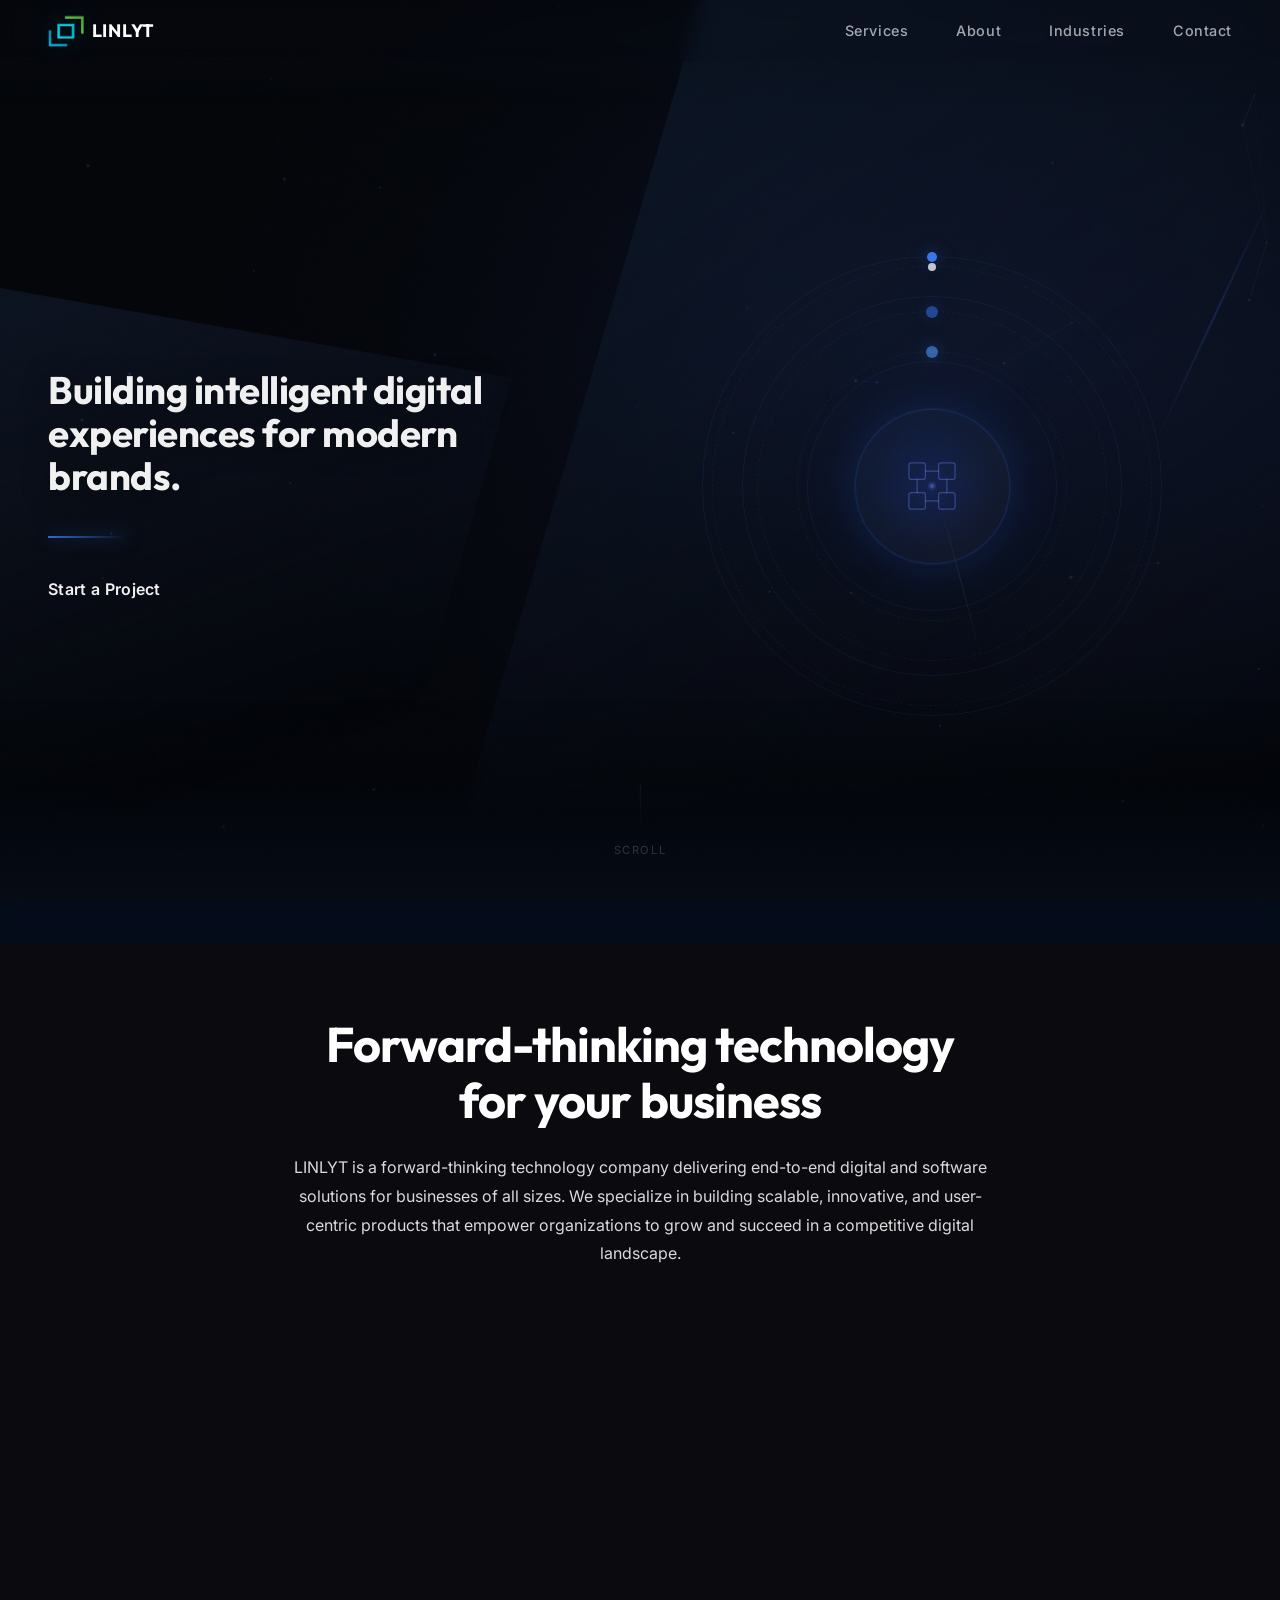
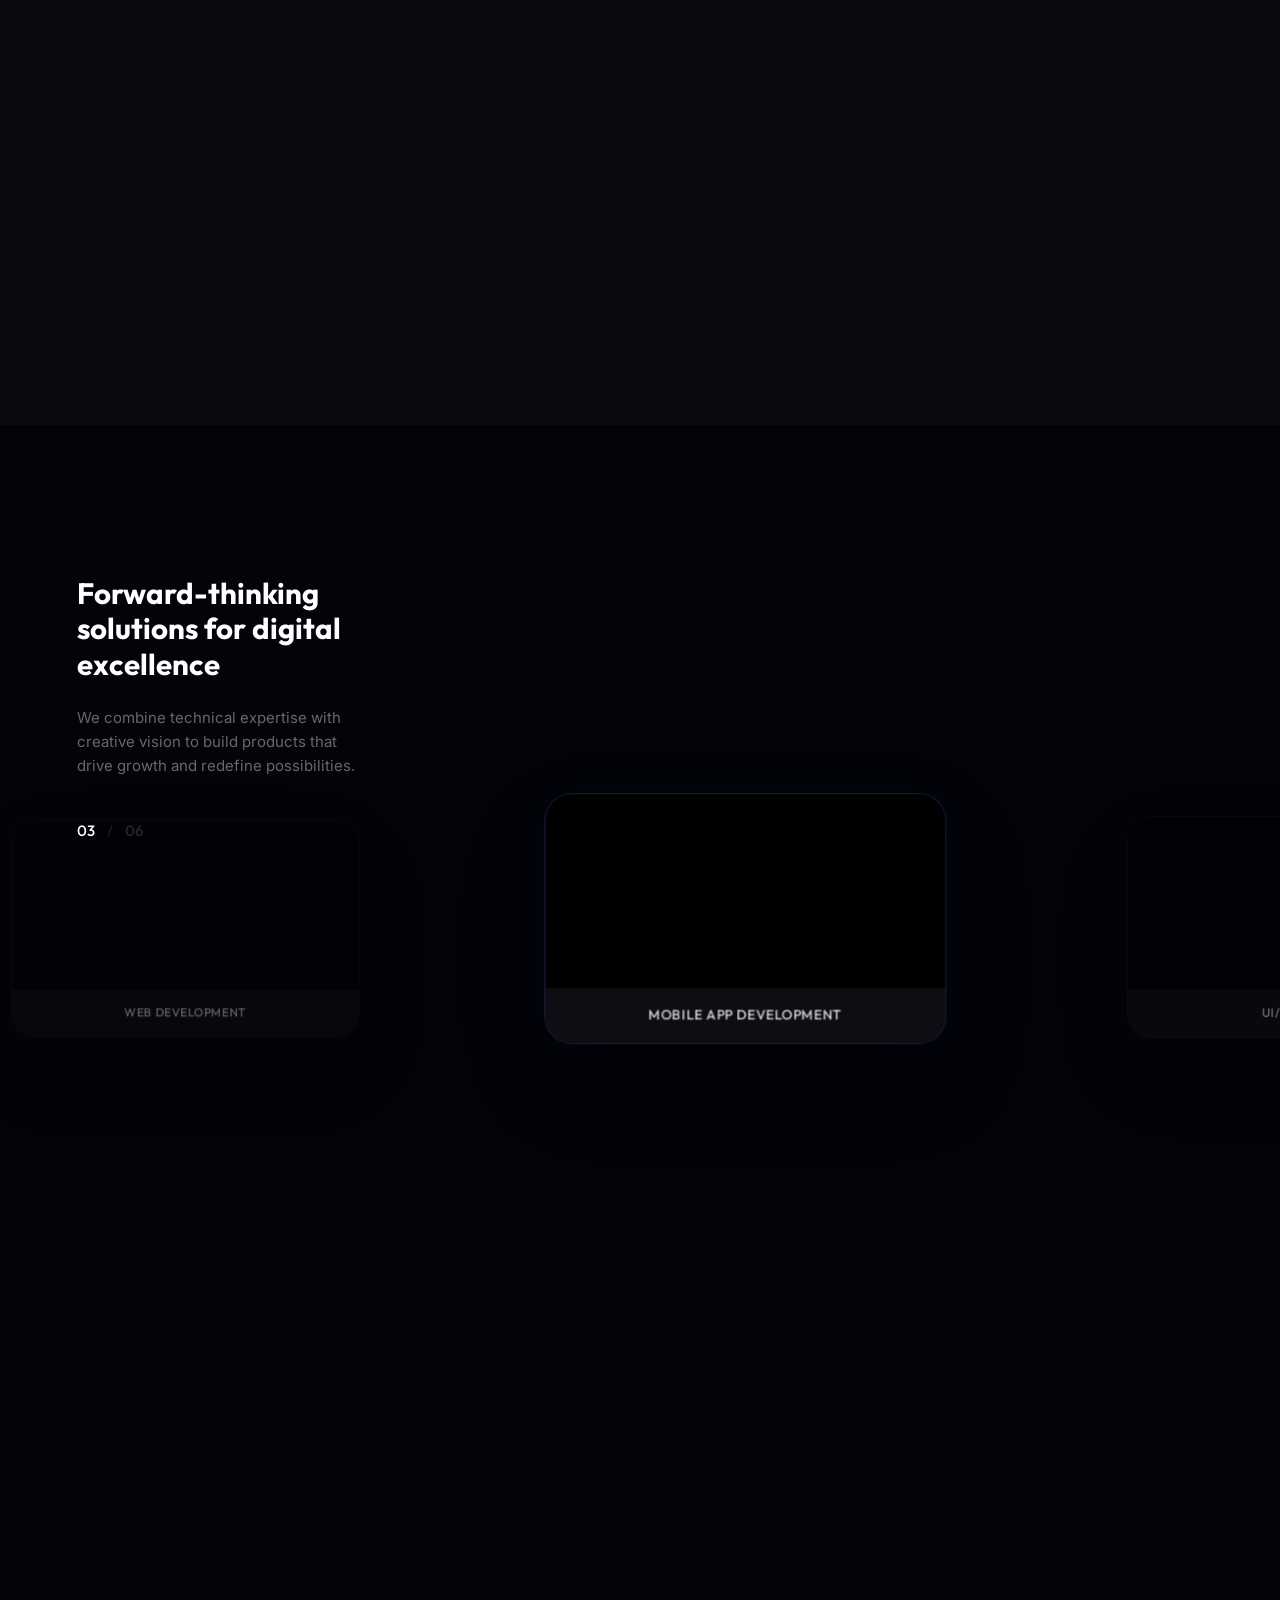
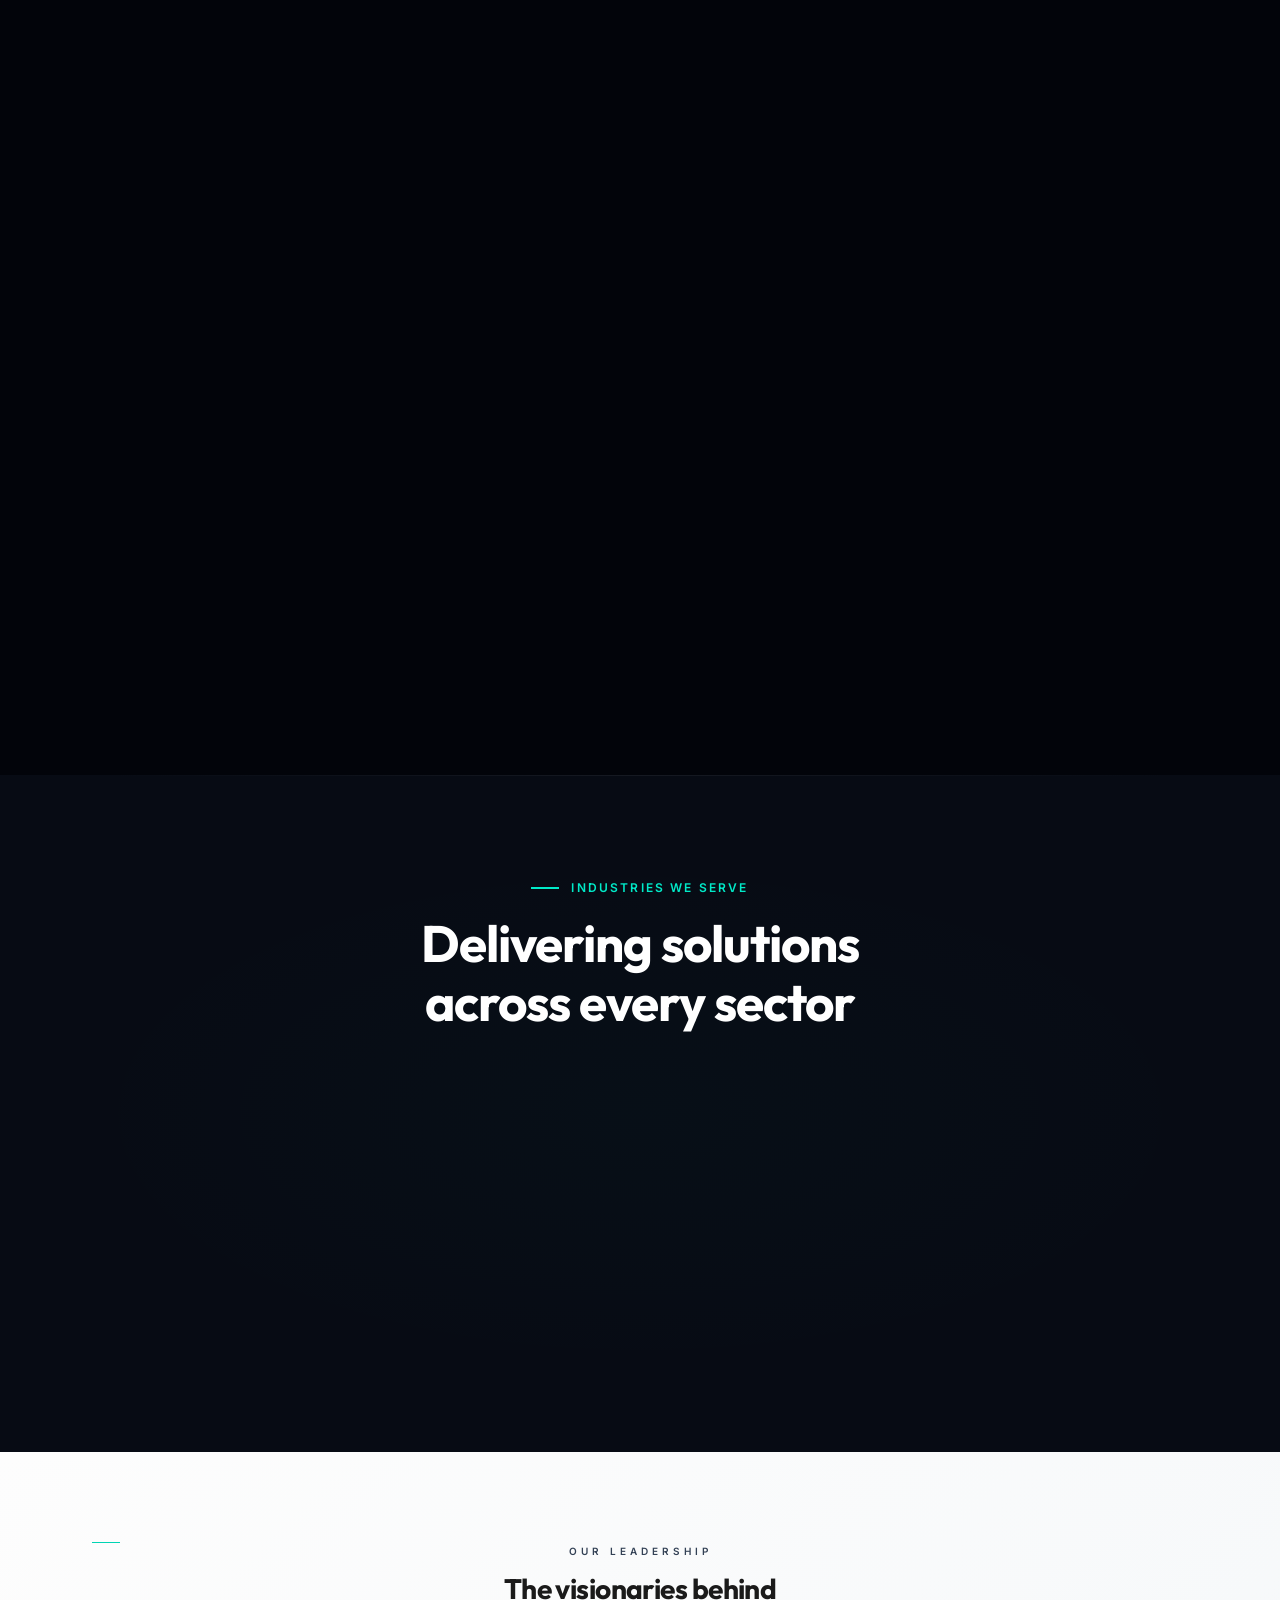
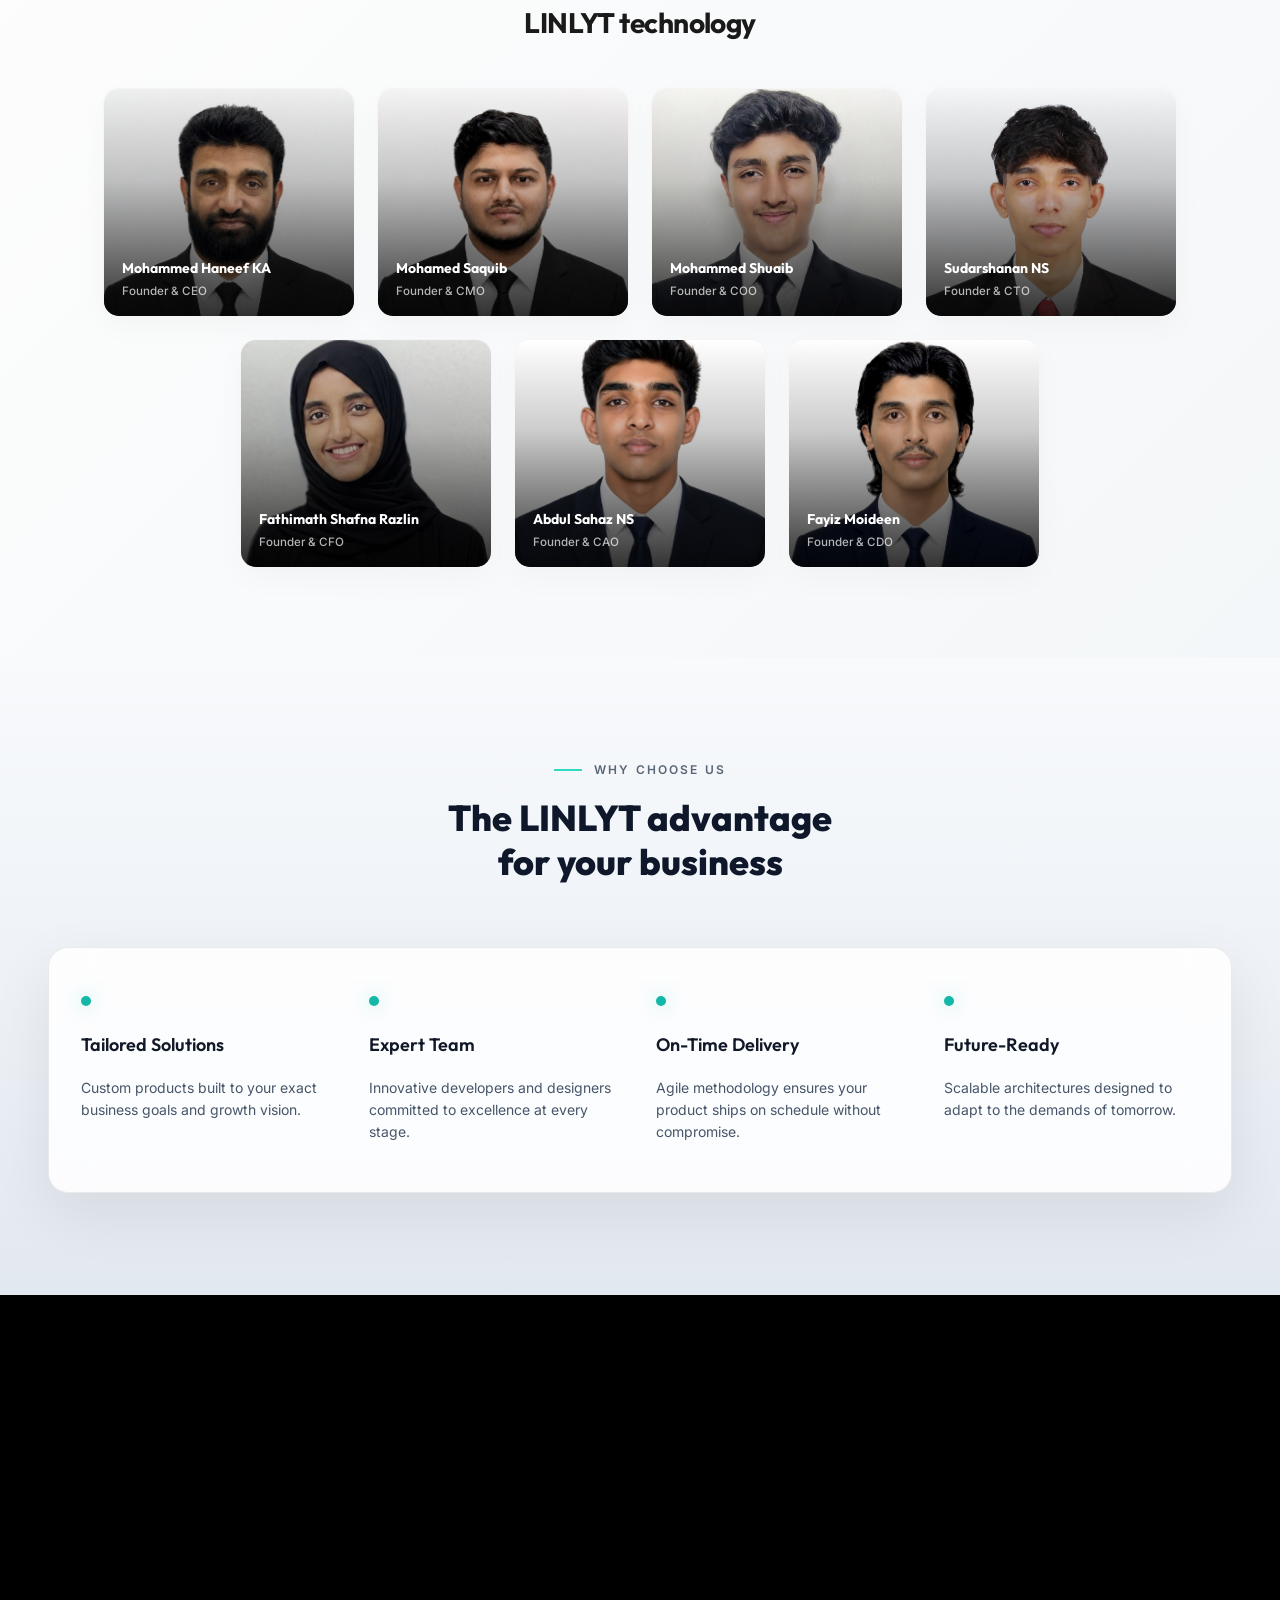
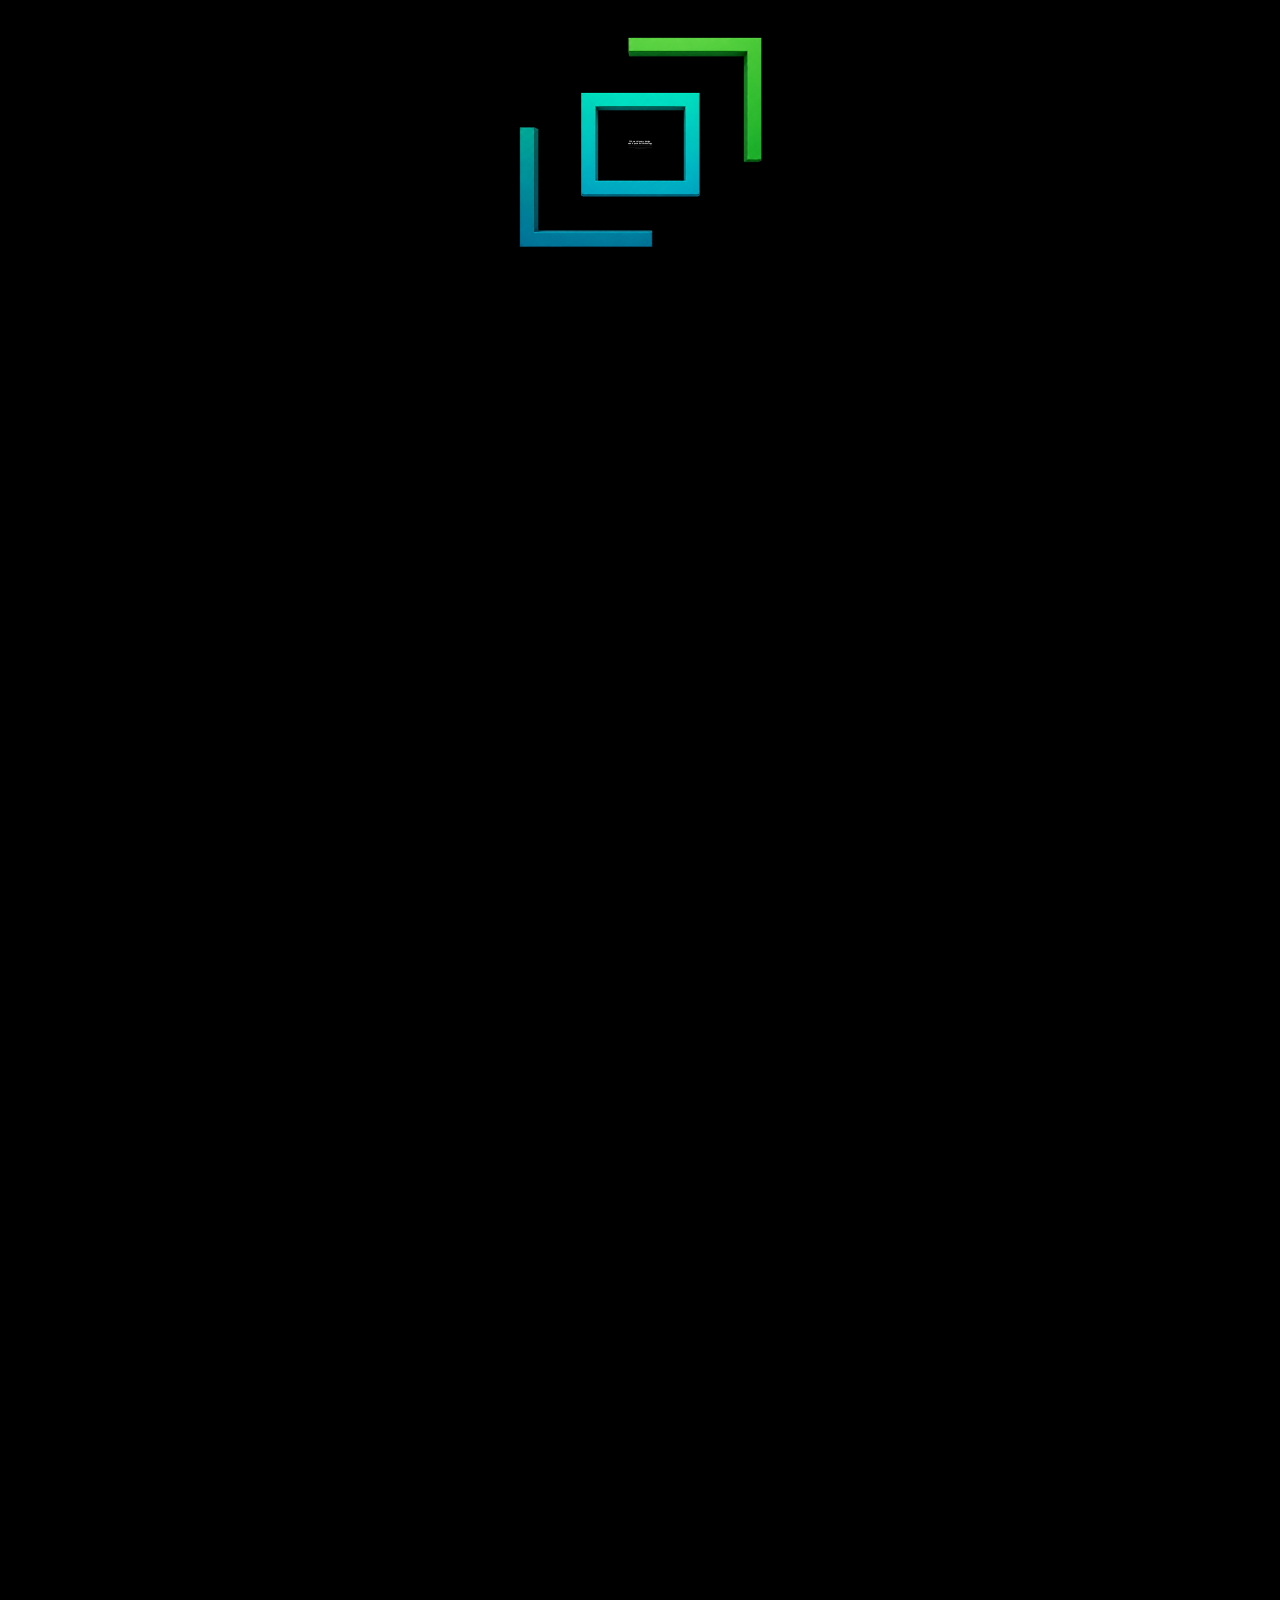
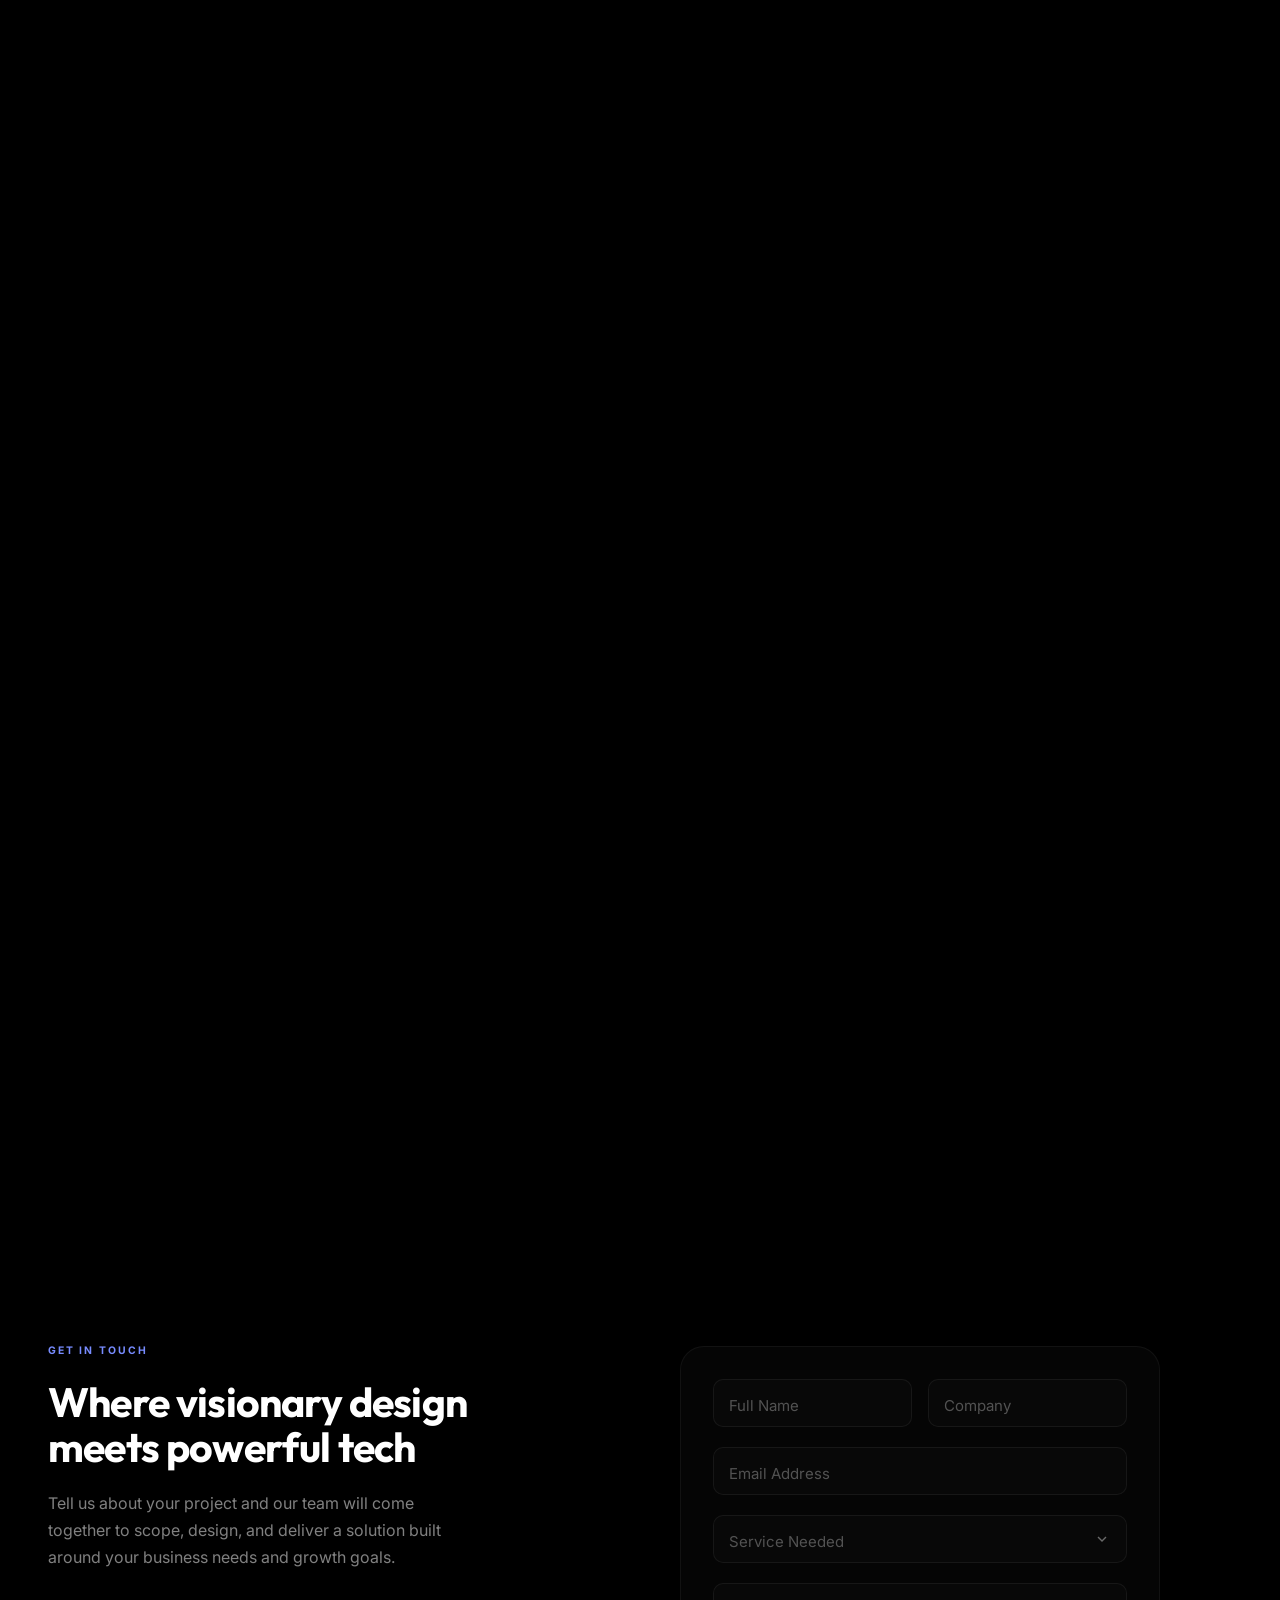
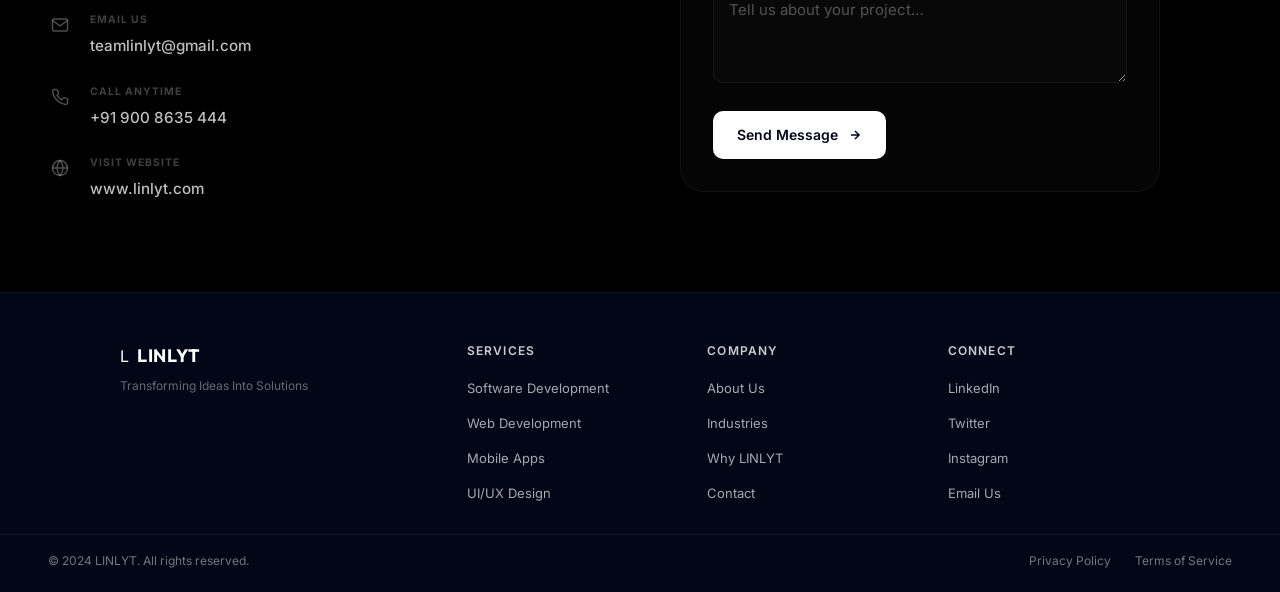
==== commit dea64594: "updated website" ====
--- a/index.html
+++ b/index.html
@@ -29,7 +29,7 @@
       <ul class="nav-links" role="list">
         <li><a href="#services" class="nav-link">Services</a></li>
         <li><a href="#about" class="nav-link">About</a></li>
-        <li><a href="#capabilities" class="nav-link">Technologies</a></li>
+
         <li><a href="#projects" class="nav-link">Industries</a></li>
         <li><a href="#contact" class="nav-link">Contact</a></li>
       </ul>
@@ -41,7 +41,7 @@
       <ul role="list">
         <li><a href="#services" class="mobile-link">Services</a></li>
         <li><a href="#about" class="mobile-link">About</a></li>
-        <li><a href="#capabilities" class="mobile-link">Technologies</a></li>
+
         <li><a href="#projects" class="mobile-link">Industries</a></li>
         <li><a href="#contact" class="mobile-link">Contact</a></li>
       </ul>
@@ -59,15 +59,36 @@
       <div class="shape shape-3"></div>
       <div class="shape shape-4"></div>
       <div class="shape shape-noise"></div>
+      <canvas id="hero-mesh" class="hero-mesh-canvas"></canvas>
+      <div class="cursor-glow"></div>
     </div>
 
     <div class="hero-inner">
       <div class="hero-content">
-        <h1 class="hero-heading">
-          Designing systems<br>
-          around your business<br>
-          needs.
-        </h1>
+        <div class="hero-caption-rotator">
+          <div class="hero-caption active">
+            <h1 class="hero-heading">
+              Designing systems<br>
+              around your business<br>
+              needs.
+            </h1>
+          </div>
+          <div class="hero-caption">
+            <h1 class="hero-heading">
+              Building intelligent digital<br>
+              experiences for modern<br>
+              brands.
+            </h1>
+          </div>
+          <div class="hero-caption">
+            <h1 class="hero-heading">
+              Transforming ambitious<br>
+              ideas into scalable<br>
+              technology.
+            </h1>
+          </div>
+          <div class="caption-underline"></div>
+        </div>
         <div class="hero-actions">
           <a href="#contact" class="hero-text-cta">Start a Project</a>
         </div>
@@ -82,14 +103,18 @@
             <div class="illus-center">
               <div class="illus-glow"></div>
               <svg class="illus-icon" viewBox="0 0 80 80" fill="none" xmlns="http://www.w3.org/2000/svg">
-                <rect x="12" y="12" width="20" height="20" rx="3" stroke="#00D4B4" stroke-width="1.5" fill="none" />
-                <rect x="48" y="12" width="20" height="20" rx="3" stroke="#00D4B4" stroke-width="1.5" fill="none" />
-                <rect x="12" y="48" width="20" height="20" rx="3" stroke="#00D4B4" stroke-width="1.5" fill="none" />
-                <rect x="48" y="48" width="20" height="20" rx="3" stroke="#00D4B4" stroke-width="1.5" fill="none" />
-                <path d="M32 22H48M22 32V48M58 32V48M32 58H48" stroke="#00D4B4" stroke-width="1.5"
+                <rect x="12" y="12" width="20" height="20" rx="3" stroke="rgba(120, 140, 255, 0.4)" stroke-width="1.5"
+                  fill="none" />
+                <rect x="48" y="12" width="20" height="20" rx="3" stroke="rgba(120, 140, 255, 0.4)" stroke-width="1.5"
+                  fill="none" />
+                <rect x="12" y="48" width="20" height="20" rx="3" stroke="rgba(120, 140, 255, 0.4)" stroke-width="1.5"
+                  fill="none" />
+                <rect x="48" y="48" width="20" height="20" rx="3" stroke="rgba(120, 140, 255, 0.4)" stroke-width="1.5"
+                  fill="none" />
+                <path d="M32 22H48M22 32V48M58 32V48M32 58H48" stroke="rgba(120, 140, 255, 0.4)" stroke-width="1.5"
                   stroke-linecap="round" />
-                <circle cx="40" cy="40" r="5" fill="#00D4B4" opacity="0.4" />
-                <circle cx="40" cy="40" r="2.5" fill="#00D4B4" />
+                <circle cx="40" cy="40" r="5" fill="rgba(120, 140, 255, 0.4)" opacity="0.4" />
+                <circle cx="40" cy="40" r="2.5" fill="rgba(120, 140, 255, 0.4)" />
               </svg>
             </div>
           </div>
@@ -113,9 +138,9 @@
   </section>
 
   <!-- ═══════════════════════════════════════════
-       MARQUEE RIBBON
+       MARQUEE RIBBON — Slim Transition Divider
   ═══════════════════════════════════════════ -->
-  <div class="ribbon" aria-hidden="true">
+  <div class="ribbon ribbon-divider" aria-hidden="true">
     <div class="ribbon-track">
       <span>Software Development</span><span class="ribbon-dot">·</span>
       <span>Web Development</span><span class="ribbon-dot">·</span>
@@ -129,78 +154,10 @@
       <span>Mobile Applications</span><span class="ribbon-dot">·</span>
       <span>UI/UX Design</span><span class="ribbon-dot">·</span>
       <span>IT Consulting</span><span class="ribbon-dot">·</span>
+      <span>Assistant Support</span><span class="ribbon-dot">·</span>
     </div>
   </div>
 
-  <!-- ═══════════════════════════════════════════
-       SERVICES SECTION — Video Carousel
-  ═══════════════════════════════════════════ -->
-  <section class="services" id="services" aria-label="Services">
-    <div class="services-sticky-wrapper">
-      <div class="section-inner">
-        <div class="section-header" data-reveal>
-          <p class="section-eyebrow">What We Do</p>
-          <h2 class="section-title">End-to-end digital<br />solutions for every need</h2>
-          <p class="section-sub">
-            From concept to deployment, LINLYT delivers complete digital ecosystems
-            built for performance, scalability, and long-term success.
-          </p>
-        </div>
-      </div>
-
-      <div class="services-horizontal-container">
-        <div class="services-track">
-
-          <div class="service-slide">
-            <div class="service-video-wrap">
-              <video src="public/software.mp4" autoplay muted loop playsinline></video>
-            </div>
-            <p class="service-slide-name">Software Development</p>
-          </div>
-
-          <div class="service-slide">
-            <div class="service-video-wrap">
-              <video src="public/web.mp4" autoplay muted loop playsinline></video>
-            </div>
-            <p class="service-slide-name">Web Development</p>
-          </div>
-
-          <div class="service-slide">
-            <div class="service-video-wrap">
-              <video src="public/ap.mp4" autoplay muted loop playsinline></video>
-            </div>
-            <p class="service-slide-name">Mobile App Development</p>
-          </div>
-
-          <div class="service-slide">
-            <div class="service-video-wrap">
-              <video src="public/uiux.mp4" autoplay muted loop playsinline></video>
-            </div>
-            <p class="service-slide-name">UI/UX Design</p>
-          </div>
-
-          <div class="service-slide">
-            <div class="service-video-wrap">
-              <video src="public/it.mp4" autoplay muted loop playsinline></video>
-            </div>
-            <p class="service-slide-name">IT Consulting</p>
-          </div>
-
-          <div class="service-slide">
-            <div class="service-video-wrap">
-              <video src="public/maintainance.mp4" autoplay muted loop playsinline></video>
-            </div>
-            <p class="service-slide-name">Maintenance & Support</p>
-          </div>
-
-        </div>
-      </div>
-    </div>
-  </section>
-
-  <!-- ═══════════════════════════════════════════
-       ABOUT SECTION
-  ═══════════════════════════════════════════ -->
   <!-- ═══════════════════════════════════════════
        ABOUT SECTION — Cinematic Immersive
   ═══════════════════════════════════════════ -->
@@ -235,15 +192,26 @@
         <div class="mac-window-body">
           <aside class="mac-sidebar">
             <div class="sidebar-item active">
-              <svg viewBox="0 0 24 24" fill="none" stroke="currentColor" stroke-width="2"><path d="M13 2L3 14h9l-1 8 10-12h-9l1-8z"/></svg>
+              <svg viewBox="0 0 24 24" fill="none" stroke="currentColor" stroke-width="2">
+                <path d="M13 2L3 14h9l-1 8 10-12h-9l1-8z" />
+              </svg>
               <span>Overview</span>
             </div>
             <div class="sidebar-item">
-              <svg viewBox="0 0 24 24" fill="none" stroke="currentColor" stroke-width="2"><path d="M21 16V8a2 2 0 00-1-1.73l-7-4a2 2 0 00-2 0l-7 4A2 2 0 003 8v8a2 2 0 001 1.73l7 4a2 2 0 002 0l7-4A2 2 0 0021 16z"/><polyline points="3.27 6.96 12 12.01 20.73 6.96"/><line x1="12" y1="22.08" x2="12" y2="12"/></svg>
+              <svg viewBox="0 0 24 24" fill="none" stroke="currentColor" stroke-width="2">
+                <path
+                  d="M21 16V8a2 2 0 00-1-1.73l-7-4a2 2 0 00-2 0l-7 4A2 2 0 003 8v8a2 2 0 001 1.73l7 4a2 2 0 002 0l7-4A2 2 0 0021 16z" />
+                <polyline points="3.27 6.96 12 12.01 20.73 6.96" />
+                <line x1="12" y1="22.08" x2="12" y2="12" />
+              </svg>
               <span>Build</span>
             </div>
             <div class="sidebar-item">
-              <svg viewBox="0 0 24 24" fill="none" stroke="currentColor" stroke-width="2"><circle cx="12" cy="12" r="3"/><path d="M19.4 15a1.65 1.65 0 00.33 1.82l.06.06a2 2 0 010 2.83 2 2 0 01-2.83 0l-.06-.06a1.65 1.65 0 00-1.82-.33 1.65 1.65 0 00-1 1.51V21a2 2 0 01-2 2 2 2 0 01-2-2v-.09A1.65 1.65 0 009 19.4a1.65 1.65 0 00-1.82.33l-.06.06a2 2 0 01-2.83 0 2 2 0 010-2.83l.06-.06a1.65 1.65 0 00.33-1.82 1.65 1.65 0 00-1.51-1H3a2 2 0 01-2-2 2 2 0 012-2h.09A1.65 1.65 0 004.6 9a1.65 1.65 0 00-.33-1.82l-.06-.06a2 2 0 010-2.83 2 2 0 012.83 0l.06.06a1.65 1.65 0 001.82.33H9a1.65 1.65 0 001-1.51V3a2 2 0 012-2 2 2 0 012 2v.09a1.65 1.65 0 001 1.51 1.65 1.65 0 001.82-.33l.06-.06a2 2 0 012.83 0 2 2 0 010 2.83l-.06.06a1.65 1.65 0 00-.33 1.82V9a1.65 1.65 0 001.51 1H21a2 2 0 012 2 2 2 0 01-2 2h-.09a1.65 1.65 0 00-1.51 1z"/></svg>
+              <svg viewBox="0 0 24 24" fill="none" stroke="currentColor" stroke-width="2">
+                <circle cx="12" cy="12" r="3" />
+                <path
+                  d="M19.4 15a1.65 1.65 0 00.33 1.82l.06.06a2 2 0 010 2.83 2 2 0 01-2.83 0l-.06-.06a1.65 1.65 0 00-1.82-.33 1.65 1.65 0 00-1 1.51V21a2 2 0 01-2 2 2 2 0 01-2-2v-.09A1.65 1.65 0 009 19.4a1.65 1.65 0 00-1.82.33l-.06.06a2 2 0 01-2.83 0 2 2 0 010-2.83l.06-.06a1.65 1.65 0 00.33-1.82 1.65 1.65 0 00-1.51-1H3a2 2 0 01-2-2 2 2 0 012-2h.09A1.65 1.65 0 004.6 9a1.65 1.65 0 00-.33-1.82l-.06-.06a2 2 0 010-2.83 2 2 0 012.83 0l.06.06a1.65 1.65 0 001.82.33H9a1.65 1.65 0 001-1.51V3a2 2 0 012-2 2 2 0 012 2v.09a1.65 1.65 0 001 1.51 1.65 1.65 0 001.82-.33l.06-.06a2 2 0 012.83 0 2 2 0 010 2.83l-.06.06a1.65 1.65 0 00-.33 1.82V9a1.65 1.65 0 001.51 1H21a2 2 0 012 2 2 2 0 01-2 2h-.09a1.65 1.65 0 00-1.51 1z" />
+              </svg>
               <span>Settings</span>
             </div>
           </aside>
@@ -284,6 +252,85 @@
     </div>
   </section>
 
+
+  <!-- ═══════════════════════════════════════════
+       SERVICES SECTION — Video Carousel
+  ═══════════════════════════════════════════ -->
+  <section class="services" id="services" aria-label="Services">
+    <div class="services-sticky-wrapper">
+      <div class="services-grid">
+        <!-- Left: Text Column (Fixed/Stable) -->
+        <div class="services-text-col">
+          <div class="services-text-content">
+            <div class="services-indicator" data-reveal>Our Services</div>
+            <h2 class="services-title" data-reveal data-delay="100">
+              Forward-thinking solutions for digital excellence
+            </h2>
+            <p class="services-description" data-reveal data-delay="200">
+              We combine technical expertise with creative vision to build products
+              that drive growth and redefine possibilities.
+            </p>
+            <div class="services-counter" data-reveal data-delay="300">
+              <span class="counter-current">01</span>
+              <span class="counter-divider">/</span>
+              <span class="counter-total">06</span>
+            </div>
+          </div>
+        </div>
+
+        <!-- Right: Visual Column (Carousel) -->
+        <div class="services-visual-col">
+          <div class="services-carousel-container">
+            <div class="services-track">
+              <div class="service-slide">
+                <div class="service-video-wrap">
+                  <video src="public/software.mp4" autoplay muted loop playsinline></video>
+                </div>
+                <p class="service-slide-name">Software Development</p>
+              </div>
+
+              <div class="service-slide">
+                <div class="service-video-wrap">
+                  <video src="public/web.mp4" autoplay muted loop playsinline></video>
+                </div>
+                <p class="service-slide-name">Web Development</p>
+              </div>
+
+              <div class="service-slide">
+                <div class="service-video-wrap">
+                  <video src="public/ap.mp4" autoplay muted loop playsinline></video>
+                </div>
+                <p class="service-slide-name">Mobile App Development</p>
+              </div>
+
+              <div class="service-slide">
+                <div class="service-video-wrap">
+                  <video src="public/uiux.mp4" autoplay muted loop playsinline></video>
+                </div>
+                <p class="service-slide-name">UI/UX Design</p>
+              </div>
+
+              <div class="service-slide">
+                <div class="service-video-wrap">
+                  <video src="public/it.mp4" autoplay muted loop playsinline></video>
+                </div>
+                <p class="service-slide-name">IT Consulting</p>
+              </div>
+
+              <div class="service-slide">
+                <div class="service-video-wrap">
+                  <video src="public/maintainance.mp4" autoplay muted loop playsinline></video>
+                </div>
+                <p class="service-slide-name">Maintenance & Support</p>
+              </div>
+            </div>
+          </div>
+        </div>
+      </div>
+    </div>
+  </section>
+
+
   <!-- ═══════════════════════════════════════════
        INDUSTRIES SECTION
   ═══════════════════════════════════════════ -->
@@ -351,63 +398,98 @@
   ═══════════════════════════════════════════ -->
   <section class="team" id="team" aria-label="Our Team">
     <div class="section-inner">
-      <div class="section-header" data-reveal>
+      <div class="section-header">
         <p class="section-eyebrow">Our Leadership</p>
         <h2 class="section-title">The visionaries behind<br />LINLYT technology</h2>
       </div>
 
-      <div class="team-grid">
-        <!-- CEO -->
-        <div class="team-member" data-reveal>
+      <div class="leadership-grid">
+        <!-- Card 1: Haneef -->
+        <div class="founder-card">
+          <div class="member-image-wrap">
+            <img src="public/haneef.JPEG" alt="Mohammed Haneef KA" class="member-image">
+            <div class="member-overlay">
+              <div class="member-info">
+                <h3 class="member-name">Mohammed Haneef KA</h3>
+                <p class="member-role">Founder & CEO</p>
+              </div>
+            </div>
+          </div>
+        </div>
+
+        <!-- Card 2: Saquib -->
+        <div class="founder-card">
+          <div class="member-image-wrap">
+            <img src="public/saquib.JPEG" alt="Mohamed Saquib" class="member-image">
+            <div class="member-overlay">
+              <div class="member-info">
+                <h3 class="member-name">Mohamed Saquib</h3>
+                <p class="member-role">Founder & CMO</p>
+              </div>
+            </div>
+          </div>
+        </div>
+
+        <!-- Card 3: Shuaib -->
+        <div class="founder-card">
           <div class="member-image-wrap">
             <img src="public/shuaib.jpeg" alt="Mohammed Shuaib" class="member-image">
             <div class="member-overlay">
               <div class="member-info">
                 <h3 class="member-name">Mohammed Shuaib</h3>
-                <p class="member-role">Founder & CEO</p>
-                <a href="mailto:shuaiblinlyt@gmail.com" class="member-email">shuaiblinlyt@gmail.com</a>
-              </div>
-            </div>
-          </div>
-        </div>
-
-        <!-- CTO -->
-        <div class="team-member" data-reveal data-delay="100">
+                <p class="member-role">Founder & COO</p>
+              </div>
+            </div>
+          </div>
+        </div>
+
+        <!-- Card 4: Sudarshanan -->
+        <div class="founder-card">
           <div class="member-image-wrap">
-            <img src="public/sudu.jpeg" alt="Sudarshanan NS" class="member-image">
+            <img src="public/sudulin.jpeg" alt="Sudarshanan NS" class="member-image">
             <div class="member-overlay">
               <div class="member-info">
                 <h3 class="member-name">Sudarshanan NS</h3>
                 <p class="member-role">Founder & CTO</p>
-                <a href="mailto:sudarshanlinlyt@gmail.com" class="member-email">sudarshanlinlyt@gmail.com</a>
-              </div>
-            </div>
-          </div>
-        </div>
-
-        <!-- COO -->
-        <div class="team-member" data-reveal data-delay="200">
+              </div>
+            </div>
+          </div>
+        </div>
+
+        <!-- Card 5: Razlin -->
+        <div class="founder-card">
+          <div class="member-image-wrap">
+            <img src="public/razlin.jpg" alt="Fathimath Shafna Razlin" class="member-image">
+            <div class="member-overlay">
+              <div class="member-info">
+                <h3 class="member-name">Fathimath Shafna Razlin</h3>
+                <p class="member-role">Founder & CFO</p>
+              </div>
+            </div>
+          </div>
+        </div>
+
+        <!-- Card 6: Sahaz -->
+        <div class="founder-card">
           <div class="member-image-wrap">
             <img src="public/shaaz.jpeg" alt="Abdul Sahaz NS" class="member-image">
             <div class="member-overlay">
               <div class="member-info">
                 <h3 class="member-name">Abdul Sahaz NS</h3>
-                <p class="member-role">Founder & COO</p>
-                <a href="mailto:sahazlinlyt@gmail.com" class="member-email">sahazlinlyt@gmail.com</a>
-              </div>
-            </div>
-          </div>
-        </div>
-
-        <!-- CMO -->
-        <div class="team-member" data-reveal data-delay="300">
+                <p class="member-role">Founder & CAO</p>
+              </div>
+            </div>
+          </div>
+        </div>
+
+        <!-- Card 7: Fayiz -->
+        <div class="founder-card">
           <div class="member-image-wrap">
             <img src="public/fayiz.jpeg" alt="Fayiz Moideen" class="member-image">
             <div class="member-overlay">
               <div class="member-info">
                 <h3 class="member-name">Fayiz Moideen</h3>
-                <p class="member-role">Founder & CMO</p>
-                <a href="mailto:fayizlilnlyt@gmail.com" class="member-email">fayizlilnlyt@gmail.com</a>
+                <p class="member-role">Founder & CDO</p>
               </div>
             </div>
           </div>
@@ -464,11 +546,11 @@
           <!-- Nested mask for perfect centering and clipping during zoom -->
           <div class="reveal-content-mask">
             <div class="reveal-content">
-              <h2 class="reveal-heading">Forward-thinking technology<br />for your business</h2>
+              <h2 class="reveal-heading">Where visionary design<br />meets powerful technology</h2>
               <p class="reveal-description">
-                At LINLYT, we craft intelligent digital ecosystems that scale with your ambitions. 
-                From concept to deployment, we redefine industry standards through precision engineering 
-                and visionary design.
+                From concept to execution, LINLYT creates future-ready digital solutions
+                that elevate brands, accelerate growth, and redefine how businesses
+                connect with the modern world.
               </p>
             </div>
           </div>
@@ -481,115 +563,130 @@
        CONTACT
   ═══════════════════════════════════════════ -->
   <section class="contact" id="contact" aria-label="Contact">
-    <div class="contact-bg-glows" aria-hidden="true">
-      <div class="glow glow-1"></div>
-      <div class="glow glow-2"></div>
+    <div class="contact-orbs" aria-hidden="true">
+      <div class="contact-orb orb-1"></div>
+      <div class="contact-orb orb-2"></div>
+      <div class="contact-orb orb-3"></div>
     </div>
 
     <div class="section-inner contact-inner">
-      <div class="contact-content reveal-left" data-reveal>
-        <div class="section-header">
-          <p class="section-eyebrow">Get In Touch</p>
-          <h2 class="section-title">Ready to build your<br />next digital product?</h2>
-        </div>
-        <p class="contact-body">Tell us about your project and our team will come together to scope, design,
-          and deliver a solution built around your business needs and growth goals.</p>
-
-        <div class="contact-details">
-          <a href="mailto:teamlinlyt@gmail.com" class="contact-link-item" id="contact-email">
-            <span class="icon-circle">
+      <div class="contact-content-wrap reveal-left" data-reveal>
+        <div class="contact-header">
+          <span class="premium-label">Get In Touch</span>
+          <h2 class="premium-heading">Where visionary design<br />meets powerful tech</h2>
+          <p class="premium-paragraph">
+            Tell us about your project and our team will come together to scope, design,
+            and deliver a solution built around your business needs and growth goals.
+          </p>
+        </div>
+
+        <div class="contact-cards-stack">
+          <a href="mailto:teamlinlyt@gmail.com" class="premium-contact-card" id="contact-email">
+            <div class="card-icon-wrap">
               <svg viewBox="0 0 24 24" fill="none" stroke="currentColor" stroke-width="2">
                 <path d="M4 4h16c1.1 0 2 .9 2 2v12c0 1.1-.9 2-2 2H4c-1.1 0-2-.9-2-2V6c0-1.1.9-2 2-2z" />
                 <path d="M22 6l-10 7L2 6" />
               </svg>
-            </span>
-            <div class="link-info">
-              <span class="link-label">Email Us</span>
-              <span class="link-value">teamlinlyt@gmail.com</span>
+            </div>
+            <div class="card-content">
+              <span class="card-label">Email Us</span>
+              <span class="card-value">teamlinlyt@gmail.com</span>
             </div>
           </a>
 
-          <a href="tel:+916238398173" class="contact-link-item" id="contact-phone">
-            <span class="icon-circle">
+          <a href="tel:+919008635444" class="premium-contact-card" id="contact-phone">
+            <div class="card-icon-wrap">
               <svg viewBox="0 0 24 24" fill="none" stroke="currentColor" stroke-width="2">
                 <path
                   d="M22 16.92v3a2 2 0 01-2.18 2 19.79 19.79 0 01-8.63-3.07 19.5 19.5 0 01-6-6 19.79 19.79 0 01-3.07-8.67A2 2 0 014.11 2h3a2 2 0 012 1.72 12.81 12.81 0 00.7 2.81 2 2 0 01-.45 2.11L8.09 9.91a16 16 0 006 6l2.28-2.28a2 2 0 012.11-.45 12.84 12.84 0 002.81.7A2 2 0 0122 16.92z" />
               </svg>
-            </span>
-            <div class="link-info">
-              <span class="link-label">Call Anytime</span>
-              <span class="link-value">+91 6238 398 173</span>
+            </div>
+            <div class="card-content">
+              <span class="card-label">Call Anytime</span>
+              <span class="card-value">+91 900 8635 444</span>
             </div>
           </a>
 
-          <a href="https://www.linlyt.com" target="_blank" rel="noopener" class="contact-link-item"
+          <a href="https://www.linlyt.com" target="_blank" rel="noopener" class="premium-contact-card"
             id="contact-website">
-            <span class="icon-circle">
+            <div class="card-icon-wrap">
               <svg viewBox="0 0 24 24" fill="none" stroke="currentColor" stroke-width="2">
                 <circle cx="12" cy="12" r="10" />
                 <path
                   d="M2 12h20M12 2a15.3 15.3 0 014 10 15.3 15.3 0 01-4 10 15.3 15.3 0 01-4-10 15.3 15.3 0 014-10z" />
               </svg>
-            </span>
-            <div class="link-info">
-              <span class="link-label">Visit Website</span>
-              <span class="link-value">www.linlyt.com</span>
+            </div>
+            <div class="card-content">
+              <span class="card-label">Visit Website</span>
+              <span class="card-value">www.linlyt.com</span>
             </div>
           </a>
         </div>
       </div>
 
-      <div class="contact-form-container reveal-right" data-reveal data-delay="150">
-        <div class="form-glass-panel">
-          <form class="contact-form-modern" id="contact-form" novalidate>
-            <div class="form-grid">
-              <div class="form-group-modern">
-                <input type="text" id="cf-name" name="name" required />
+      <div class="contact-form-wrapper reveal-right" data-reveal data-delay="150">
+        <div class="luxury-form-panel">
+          <form class="luxury-contact-form" id="contact-form" novalidate>
+            <div class="form-row">
+              <div class="luxury-input-group" id="group-name">
+                <input type="text" id="cf-name" name="name" placeholder=" " required />
                 <label for="cf-name">Full Name</label>
-                <div class="input-focus-line"></div>
-              </div>
-              <div class="form-group-modern">
-                <input type="text" id="cf-company" name="company" />
+                <div class="input-glow"></div>
+                <span class="field-error" id="err-name">Please enter your name</span>
+              </div>
+              <div class="luxury-input-group">
+                <input type="text" id="cf-company" name="company" placeholder=" " />
                 <label for="cf-company">Company</label>
-                <div class="input-focus-line"></div>
-              </div>
-            </div>
-
-            <div class="form-group-modern">
-              <input type="email" id="cf-email" name="email" required />
+                <div class="input-glow"></div>
+              </div>
+            </div>
+
+            <div class="luxury-input-group" id="group-email">
+              <input type="email" id="cf-email" name="email" placeholder=" " required />
               <label for="cf-email">Email Address</label>
-              <div class="input-focus-line"></div>
-            </div>
-
-            <div class="form-group-modern">
-              <select id="cf-project" name="project" required>
-                <option value="" disabled selected></option>
-                <option>Software Development</option>
-                <option>Web Development</option>
-                <option>Mobile App Development</option>
-                <option>UI/UX Design</option>
-                <option>IT Consulting</option>
-                <option>Maintenance & Support</option>
-              </select>
-              <label for="cf-project">Service Needed</label>
-              <div class="input-focus-line"></div>
-            </div>
-
-            <div class="form-group-modern">
-              <textarea id="cf-message" name="message" rows="4"></textarea>
+              <div class="input-glow"></div>
+              <span class="field-error" id="err-email">Please enter a valid email</span>
+            </div>
+
+            <!-- Custom Service Dropdown (CSD) -->
+            <div class="luxury-input-group csd-wrap" id="csd-wrap">
+              <input type="hidden" id="cf-project" name="project" />
+              <div class="csd-trigger" id="csd-trigger" role="button" tabindex="0" aria-haspopup="listbox" aria-expanded="false">
+                <span class="csd-display" id="csd-display"></span>
+                <label class="csd-label">Service Needed</label>
+                <svg class="csd-chevron" viewBox="0 0 24 24" fill="none" stroke="currentColor" stroke-width="2">
+                  <path d="M6 9l6 6 6-6"/>
+                </svg>
+              </div>
+              <ul class="csd-list" id="csd-list" role="listbox">
+                <li class="csd-option" role="option" data-value="Web Development">Web Development</li>
+                <li class="csd-option" role="option" data-value="Mobile App Development">Mobile App Development</li>
+                <li class="csd-option" role="option" data-value="UI/UX Design">UI/UX Design</li>
+                <li class="csd-option" role="option" data-value="Branding">Branding</li>
+                <li class="csd-option" role="option" data-value="AI Solutions">AI Solutions</li>
+                <li class="csd-option" role="option" data-value="SaaS Development">SaaS Development</li>
+                <li class="csd-option" role="option" data-value="IT Consulting">IT Consulting</li>
+                <li class="csd-option" role="option" data-value="Maintenance & Support">Maintenance & Support</li>
+              </ul>
+              <span class="field-error" id="err-project">Please select a service</span>
+            </div>
+
+            <div class="luxury-input-group" id="group-message">
+              <textarea id="cf-message" name="message" rows="4" placeholder=" " required></textarea>
               <label for="cf-message">Tell us about your project…</label>
-              <div class="input-focus-line"></div>
-            </div>
-
-            <button type="submit" class="btn-premium-submit" id="form-submit-btn">
-              <span>Send Enquiry</span>
+              <div class="input-glow"></div>
+              <span class="field-error" id="err-message">Please enter your project details</span>
+            </div>
+
+            <button type="submit" class="premium-cta-submit" id="form-submit-btn">
+              <span>Send Message</span>
               <svg viewBox="0 0 24 24" fill="none" stroke="currentColor" stroke-width="2.5">
                 <path d="M5 12h14M12 5l7 7-7 7" />
               </svg>
             </button>
           </form>
         </div>
-        <div class="form-accent-glow"></div>
+        <div class="panel-background-glow"></div>
       </div>
     </div>
   </section>
@@ -650,6 +747,446 @@
   </footer>
 
   <script src="main.js"></script>
+  <script>
+    /**
+     * LINLYT — Global Animation & Interaction Manager
+     * Handles: Replay on Scroll, Hero Mesh, Caption Rotation, and Services Parallax
+     */
+    (function () {
+      // ─── 1. GLOBAL REPLAY-ON-SCROLL OBSERVER ─────────────────
+      const revealElements = document.querySelectorAll('[data-reveal]:not(#about *), .ribbon');
+      const serviceSlidesList = document.querySelectorAll('.service-slide');
+
+      const revealObserver = new IntersectionObserver((entries) => {
+        entries.forEach(entry => {
+          if (entry.isIntersecting) {
+            const delay = entry.target.getAttribute('data-delay') || 0;
+            const seqDelay = entry.target.getAttribute('data-seq-reveal') ? (entry.target.getAttribute('data-seq-reveal') * 200) : 0;
+            const totalDelay = parseInt(delay) + seqDelay;
+
+            setTimeout(() => {
+              if (entry.target.classList.contains('ribbon')) {
+                entry.target.classList.add('ribbon-surfaced');
+              } else {
+                entry.target.classList.add('revealed');
+              }
+            }, totalDelay);
+          } else {
+            if (entry.target.classList.contains('ribbon')) {
+              entry.target.classList.remove('ribbon-surfaced');
+            } else {
+              entry.target.classList.remove('revealed');
+            }
+          }
+        });
+      }, {
+        threshold: 0.15,
+        rootMargin: '0px 0px -50px 0px'
+      });
+
+      revealElements.forEach(el => revealObserver.observe(el));
+      serviceSlidesList.forEach(el => revealObserver.observe(el));
+
+
+      // ─── 2. ABOUT SECTION DEDICATED REPLAY FIX ──────────────
+      const aboutSection = document.getElementById('about');
+      const aboutElements = aboutSection ? aboutSection.querySelectorAll('[data-reveal], [data-seq-reveal]') : [];
+
+      const aboutObserver = new IntersectionObserver((entries) => {
+        entries.forEach(entry => {
+          if (entry.isIntersecting) {
+            entry.target.classList.add('active');
+            aboutElements.forEach((el) => {
+              const delay = el.getAttribute('data-delay') || 0;
+              const seq = el.getAttribute('data-seq-reveal') || 0;
+              const totalDelay = parseInt(delay) + (parseInt(seq) * 200);
+
+              setTimeout(() => {
+                if (entry.target.classList.contains('active')) {
+                  el.classList.add('revealed');
+                }
+              }, totalDelay);
+            });
+          } else {
+            entry.target.classList.remove('active');
+            aboutElements.forEach(el => el.classList.remove('revealed'));
+          }
+        });
+      }, {
+        threshold: 0.2,
+        rootMargin: '0px 0px -10% 0px'
+      });
+
+      if (aboutSection) aboutObserver.observe(aboutSection);
+
+
+      // ─── 3. SERVICES SCROLL-DRIVEN SHOWCASE ──────────────
+      (function () {
+        const servicesSection = document.querySelector('.services');
+        const slides = document.querySelectorAll('.service-slide');
+        const counterCurrent = document.querySelector('.counter-current');
+
+        if (!servicesSection || !slides.length) return;
+
+        let lerpVirtualIndex = 0;
+
+        function updateServicesShowcase() {
+          const rect = servicesSection.getBoundingClientRect();
+          const viewportH = window.innerHeight;
+          const sectionH = rect.height;
+
+          const totalScroll = sectionH - viewportH;
+          const currentScroll = -rect.top;
+          const progress = Math.min(Math.max(currentScroll / totalScroll, 0), 1);
+
+          // Horizontal Glide Mapping
+          const targetVirtualIndex = progress * (slides.length - 1);
+          if (!isNaN(targetVirtualIndex)) {
+            lerpVirtualIndex += (targetVirtualIndex - lerpVirtualIndex) * 0.05; // Slightly slower lerp for luxury feel
+          }
+
+          // Update Counter
+          if (counterCurrent) {
+            const activeIndex = Math.round(lerpVirtualIndex);
+            counterCurrent.textContent = (activeIndex + 1).toString().padStart(2, '0');
+          }
+
+          slides.forEach((slide, i) => {
+            const distance = i - lerpVirtualIndex;
+            const absDist = Math.abs(distance);
+
+            // Premium Depth Carousel Mapping
+            const translateX = distance * 560; // Increased spacing
+            const translateY = (1 - Math.min(absDist, 1)) * -12; // Active card elevation
+            const translateZ = -absDist * 180; // Depth push
+            const scale = 1.0 - Math.min(absDist, 1) * 0.15;
+
+            // Opacity & Blur curves
+            const opacity = 1.0 - Math.min(absDist, 1) * 0.6;
+            const blur = Math.min(absDist, 1) * 4;
+            const zIndex = 30 - Math.floor(absDist * 10);
+
+            // Apply hardware-accelerated style
+            slide.style.transform = `translate3d(${translateX}px, ${translateY}px, ${translateZ}px) scale(${scale})`;
+            slide.style.opacity = Math.max(opacity, 0.15);
+            slide.style.filter = `blur(${blur}px)`;
+            slide.style.zIndex = zIndex;
+
+            if (absDist < 0.5) {
+              slide.classList.add('is-active');
+            } else {
+              slide.classList.remove('is-active');
+            }
+          });
+
+          requestAnimationFrame(updateServicesShowcase);
+        }
+
+        requestAnimationFrame(updateServicesShowcase);
+      })();
+
+
+
+
+
+
+
+
+      // ─── 4. HERO MESH ANIMATION (Interactive) ───────────────
+      (function () {
+        const canvas = document.getElementById('hero-mesh');
+        const cursorGlow = document.querySelector('.cursor-glow');
+        const hero = document.getElementById('hero');
+        if (!canvas) return;
+        const ctx = canvas.getContext('2d');
+
+        let width, height, points = [];
+        const pointCount = 45;
+        const connectionDist = 180;
+        const speed = 0.4;
+
+        let mouse = { x: 0, y: 0 };
+        let lerpMouse = { x: 0, y: 0 };
+        let firstMove = true;
+        let isInside = false;
+
+        function init() {
+          width = canvas.width = window.innerWidth;
+          height = canvas.height = window.innerHeight;
+          points = [];
+          for (let i = 0; i < pointCount; i++) {
+            points.push({
+              x: Math.random() * width,
+              y: Math.random() * height,
+              vx: (Math.random() - 0.5) * speed - speed * 0.5,
+              vy: (Math.random() - 0.5) * speed,
+              size: Math.random() * 1.5 + 0.5,
+              baseSize: 0
+            });
+            points[i].baseSize = points[i].size;
+          }
+        }
+
+        hero.addEventListener('mousemove', (e) => {
+          const rect = hero.getBoundingClientRect();
+          const targetX = e.clientX - rect.left;
+          const targetY = e.clientY - rect.top;
+          
+          mouse.x = targetX;
+          mouse.y = targetY;
+          isInside = true;
+
+          if (firstMove) {
+            lerpMouse.x = targetX;
+            lerpMouse.y = targetY;
+            firstMove = false;
+            if (cursorGlow) cursorGlow.style.opacity = '1';
+          }
+        });
+
+        hero.addEventListener('mouseleave', () => {
+          isInside = false;
+          if (cursorGlow) cursorGlow.style.opacity = '0';
+        });
+
+        const cta = document.querySelector('.hero-actions');
+        if (cta && cursorGlow) {
+          cta.addEventListener('mouseenter', () => cursorGlow.classList.add('magnetic'));
+          cta.addEventListener('mouseleave', () => cursorGlow.classList.remove('magnetic'));
+        }
+
+        function draw() {
+          ctx.clearRect(0, 0, width, height);
+          
+          // Smoother, more responsive lerp (0.15 for snappier follow)
+          const factor = 0.15;
+          lerpMouse.x += (mouse.x - lerpMouse.x) * factor;
+          lerpMouse.y += (mouse.y - lerpMouse.y) * factor;
+
+          if (cursorGlow && isInside) {
+            cursorGlow.style.transform = `translate3d(${lerpMouse.x}px, ${lerpMouse.y}px, 0) translate(-50%, -50%)`;
+          }
+
+          const gradient = ctx.createLinearGradient(width, 0, width * 0.5, height);
+          gradient.addColorStop(0, 'rgba(80, 150, 255, 0.15)');
+          gradient.addColorStop(1, 'rgba(40, 80, 255, 0)');
+          ctx.strokeStyle = gradient;
+
+          points.forEach(p => {
+            p.x += p.vx; p.y += p.vy;
+            if (p.x < 0) p.x = width; if (p.x > width) p.x = 0;
+            if (p.y < 0) p.y = height; if (p.y > height) p.y = 0;
+
+            const mDx = p.x - lerpMouse.x;
+            const mDy = p.y - lerpMouse.y;
+            const mDist = Math.sqrt(mDx * mDx + mDy * mDy);
+
+            if (mDist < 200) {
+              p.size = p.baseSize + (1 - mDist / 200) * 2;
+              ctx.fillStyle = `rgba(120, 180, 255, ${0.2 + (1 - mDist / 200) * 0.4})`;
+            } else {
+              p.size = p.baseSize;
+              ctx.fillStyle = 'rgba(100, 180, 255, 0.2)';
+            }
+            ctx.beginPath(); ctx.arc(p.x, p.y, p.size, 0, Math.PI * 2); ctx.fill();
+
+            points.forEach(p2 => {
+              const dx = p.x - p2.x; const dy = p.y - p2.y;
+              const dist = Math.sqrt(dx * dx + dy * dy);
+              if (dist < connectionDist && dist > 0) {
+                ctx.lineWidth = (1 - dist / connectionDist) * 0.8;
+                ctx.beginPath(); ctx.moveTo(p.x, p.y); ctx.lineTo(p2.x, p2.y); ctx.stroke();
+              }
+            });
+          });
+          requestAnimationFrame(draw);
+        }
+        window.addEventListener('resize', init);
+        init(); draw();
+      })();
+
+
+      // ─── 5. HERO CAPTION ROTATION (With Scroll Pause) ───────
+      (function () {
+        const captions = document.querySelectorAll('.hero-caption');
+        const heroSection = document.getElementById('hero');
+        if (!captions.length) return;
+
+        let currentIndex = 0;
+        let rotationInterval;
+        const displayTime = 4000;
+
+        function rotateCaptions() {
+          const current = captions[currentIndex];
+          const nextIndex = (currentIndex + 1) % captions.length;
+          const next = captions[nextIndex];
+
+          current.classList.remove('active');
+          current.classList.add('exit');
+          next.classList.remove('exit');
+          next.classList.add('active');
+
+          setTimeout(() => { current.classList.remove('exit'); }, 1100);
+          currentIndex = nextIndex;
+        }
+
+        const heroObserver = new IntersectionObserver((entries) => {
+          if (entries[0].isIntersecting) {
+            if (!rotationInterval) rotationInterval = setInterval(rotateCaptions, displayTime);
+          } else {
+            clearInterval(rotationInterval);
+            rotationInterval = null;
+            // Reset to first caption when leaving
+            currentIndex = 0;
+            captions.forEach((c, i) => {
+              c.classList.remove('active', 'exit');
+              if (i === 0) c.classList.add('active');
+            });
+          }
+        }, { threshold: 0.1 });
+
+        heroObserver.observe(heroSection);
+      })();
+    })();
+  </script>
+
+  <script>
+    document.addEventListener('DOMContentLoaded', function () {
+      var form = document.getElementById('contact-form');
+      var submitBtn = document.getElementById('form-submit-btn');
+
+      // ── Custom Dropdown Logic ────────────────────────────
+      var csdWrap = document.getElementById('csd-wrap');
+      var csdTrigger = document.getElementById('csd-trigger');
+      var csdList = document.getElementById('csd-list');
+      var csdDisplay = document.getElementById('csd-display');
+      var csdInput = document.getElementById('cf-project');
+      var csdOptions = document.querySelectorAll('.csd-option');
+
+      function toggleDropdown() {
+        var isOpen = csdWrap.classList.contains('open');
+        csdWrap.classList.toggle('open', !isOpen);
+        csdTrigger.setAttribute('aria-expanded', !isOpen);
+      }
+
+      csdTrigger.addEventListener('click', function(e) {
+        e.stopPropagation();
+        toggleDropdown();
+      });
+
+      csdOptions.forEach(function(opt) {
+        opt.addEventListener('click', function(e) {
+          e.stopPropagation();
+          var val = opt.getAttribute('data-value');
+          csdInput.value = val;
+          csdDisplay.textContent = val;
+          csdWrap.classList.add('selected');
+          csdWrap.classList.remove('open');
+          csdTrigger.setAttribute('aria-expanded', 'false');
+          
+          // Clear error if selected
+          csdWrap.classList.remove('has-error');
+
+          csdOptions.forEach(function(o) { o.classList.remove('active'); });
+          opt.classList.add('active');
+        });
+      });
+
+      document.addEventListener('click', function() {
+        csdWrap.classList.remove('open');
+        csdTrigger.setAttribute('aria-expanded', 'false');
+      });
+
+      // ── Form Validation & WhatsApp ───────────────────────
+      function isValidEmail(email) {
+        return /^[^\s@]+@[^\s@]+\.[^\s@]+$/.test(email);
+      }
+
+      form.addEventListener('submit', function (e) {
+        e.preventDefault();
+        
+        var name = (document.getElementById('cf-name').value || '').trim();
+        var company = (document.getElementById('cf-company').value || '').trim() || 'Not provided';
+        var email = (document.getElementById('cf-email').value || '').trim();
+        var service = (csdInput.value || '').trim();
+        var message = (document.getElementById('cf-message').value || '').trim();
+
+        var errors = false;
+
+        // Reset errors
+        form.querySelectorAll('.luxury-input-group').forEach(function(g) { g.classList.remove('has-error'); });
+
+        // Name
+        if (!name) {
+          document.getElementById('group-name').classList.add('has-error');
+          errors = true;
+        }
+        
+        // Email
+        if (!email || !isValidEmail(email)) {
+          var emailGrp = document.getElementById('group-email');
+          emailGrp.classList.add('has-error');
+          var errSpan = emailGrp.querySelector('.field-error');
+          errSpan.textContent = !email ? 'Please enter your email' : 'Please enter a valid email address';
+          errors = true;
+        }
+
+        // Service
+        if (!service) {
+          csdWrap.classList.add('has-error');
+          errors = true;
+        }
+
+        // Message
+        if (!message) {
+          document.getElementById('group-message').classList.add('has-error');
+          errors = true;
+        }
+
+        if (errors) return;
+
+        // Loading state
+        var btnSpan = submitBtn.querySelector('span');
+        var origLabel = btnSpan ? btnSpan.textContent : 'Send Message';
+        submitBtn.disabled = true;
+        submitBtn.classList.add('is-loading');
+        if (btnSpan) btnSpan.textContent = 'Preparing enquiry...';
+
+        // Message building
+        var waMessage = "Hello LINLYT,\n\nNew Enquiry Submitted\n\n" +
+          "Name: " + name + "\n" +
+          "Company: " + company + "\n" +
+          "Email: " + email + "\n" +
+          "Service Needed: " + service + "\n\n" +
+          "Project Details:\n" + message + "\n\n" +
+          "Please get back to me.";
+
+        var waUrl = "https://wa.me/919008635444?text=" + encodeURIComponent(waMessage);
+
+        setTimeout(function() {
+          window.open(waUrl, '_blank');
+          
+          setTimeout(function() {
+            submitBtn.disabled = false;
+            submitBtn.classList.remove('is-loading');
+            if (btnSpan) btnSpan.textContent = origLabel;
+            form.reset();
+            csdInput.value = '';
+            csdDisplay.textContent = '';
+            csdWrap.classList.remove('selected');
+            csdOptions.forEach(function(o) { o.classList.remove('active'); });
+          }, 1500);
+        }, 800);
+      });
+
+      // Live validation clear
+      form.querySelectorAll('input, textarea').forEach(function(el) {
+        el.addEventListener('input', function() {
+          el.closest('.luxury-input-group').classList.remove('has-error');
+        });
+      });
+    });
+  </script>
 </body>
 
 </html>
--- a/style.css
+++ b/style.css
@@ -50,7 +50,7 @@
   --space-24: 6rem;
   --space-32: 8rem;
 
-  --section-pad-y: clamp(4rem, 10vw, 8rem);
+  --section-pad-y: clamp(3.5rem, 8vw, 7rem);
 
   --radius-sm: 0.5rem;
   --radius-md: 0.875rem;
@@ -83,7 +83,8 @@
 }
 
 html {
-  scroll-behavior: smooth;
+  scroll-behavior: auto;
+  /* Handled by JS smooth scroll engine */
   -webkit-font-smoothing: antialiased;
 }
 
@@ -161,7 +162,7 @@
 
 .section-title {
   font-family: var(--font-display);
-  font-size: clamp(2.25rem, 6vw, 3.5rem);
+  font-size: clamp(2rem, 4.5vw, 3.2rem);
   font-weight: 700;
   line-height: 1.15;
   letter-spacing: -0.02em;
@@ -174,7 +175,7 @@
 }
 
 .section-sub {
-  font-size: 1.0625rem;
+  font-size: 1rem;
   color: var(--text-secondary);
   max-width: var(--text-w);
   line-height: 1.75;
@@ -191,7 +192,7 @@
 
 .section-header {
   text-align: center;
-  margin-bottom: clamp(3rem, 6vw, 5rem);
+  margin-bottom: clamp(2.5rem, 5vw, 4.5rem);
 }
 
 .section-header .section-eyebrow {
@@ -207,8 +208,8 @@
   opacity: 0;
   transform: translateY(24px);
   transition:
-    opacity 0.8s cubic-bezier(0.16, 1, 0.3, 1),
-    transform 0.8s cubic-bezier(0.16, 1, 0.3, 1);
+    opacity 1s cubic-bezier(0.16, 1, 0.3, 1),
+    transform 1s cubic-bezier(0.16, 1, 0.3, 1);
   will-change: transform, opacity;
 }
 
@@ -225,12 +226,24 @@
   transform: translate(0, 0) !important;
 }
 
+[data-seq-reveal] {
+  opacity: 0;
+  transform: translateY(30px);
+  transition: opacity 1.1s cubic-bezier(0.16, 1, 0.3, 1), transform 1.1s cubic-bezier(0.16, 1, 0.3, 1);
+  will-change: transform, opacity;
+}
+
+[data-seq-reveal].revealed {
+  opacity: 1;
+  transform: translateY(0);
+}
+
 /* ─── BUTTONS ─────────────────────────────────────────── */
 .btn {
   display: inline-flex;
   align-items: center;
   gap: var(--space-2);
-  padding: 0.875rem 2rem;
+  padding: 0.8125rem 1.875rem;
   border-radius: var(--radius-md);
   font-family: var(--font-body);
   font-size: 0.9375rem;
@@ -312,11 +325,9 @@
   width: 100%;
   height: 40px;
   pointer-events: none;
-  background: linear-gradient(
-    to bottom,
-    rgba(10, 15, 25, 0.25),
-    rgba(10, 15, 25, 0)
-  );
+  background: linear-gradient(to bottom,
+      rgba(10, 15, 25, 0.25),
+      rgba(10, 15, 25, 0));
   transition: background var(--dur-slow) var(--ease-out);
 }
 
@@ -328,18 +339,16 @@
 }
 
 .navbar.scrolled::after {
-  background: linear-gradient(
-    to bottom,
-    rgba(10, 15, 25, 0.4),
-    rgba(10, 15, 25, 0)
-  );
+  background: linear-gradient(to bottom,
+      rgba(10, 15, 25, 0.4),
+      rgba(10, 15, 25, 0));
 }
 
 .nav-container {
   max-width: var(--max-w);
   margin: 0 auto;
   padding: 0 clamp(1.25rem, 5vw, 3rem);
-  height: 60px;
+  height: 62px;
   display: flex;
   align-items: center;
   gap: var(--space-8);
@@ -353,7 +362,7 @@
 }
 
 .logo-image {
-  height: clamp(30px, 3.8vh, 34px);
+  height: clamp(28px, 3.5vh, 32px);
   width: auto;
   object-fit: contain;
   flex-shrink: 0;
@@ -367,7 +376,7 @@
 
 .logo-text {
   font-family: var(--font-display);
-  font-size: 1.1875rem;
+  font-size: 1.125rem;
   font-weight: 700;
   color: var(--white);
   letter-spacing: 0.04em;
@@ -489,12 +498,14 @@
   align-items: center;
   justify-content: center;
   background:
-    radial-gradient(ellipse 80% 65% at 65% 38%, rgba(10, 26, 68, 0.97) 0%, transparent 72%),
-    radial-gradient(ellipse 55% 45% at 20% 70%, rgba(0, 212, 180, 0.07) 0%, transparent 60%),
-    linear-gradient(180deg, #060b1e 0%, #060e1f 60%, #0a1230 100%);
+    linear-gradient(90deg, #020408 0%, rgba(2, 4, 8, 0.8) 25%, rgba(2, 4, 8, 0.2) 60%, transparent 100%),
+    radial-gradient(ellipse 70% 50% at 75% 40%, rgba(15, 23, 50, 0.8) 0%, transparent 100%),
+    radial-gradient(ellipse 40% 30% at 15% 75%, rgba(40, 80, 255, 0.04) 0%, transparent 100%),
+    #020408;
   padding-top: 72px;
   padding-bottom: 0;
   box-sizing: border-box;
+  overflow: hidden;
 }
 
 .hero::after {
@@ -504,7 +515,7 @@
   left: 0;
   right: 0;
   height: 200px;
-  background: linear-gradient(to bottom, transparent 0%, rgba(10, 18, 38, 0.25) 40%, rgba(11, 20, 42, 0.55) 70%, #0c1836 100%);
+  background: linear-gradient(to bottom, transparent 0%, rgba(2, 4, 8, 0.25) 40%, rgba(5, 10, 21, 0.55) 70%, #080c14 100%);
   pointer-events: none;
   z-index: 3;
 }
@@ -517,7 +528,7 @@
 
 .shape {
   position: absolute;
-  background: linear-gradient(135deg, rgba(0, 212, 180, 0.06) 0%, transparent 70%);
+  background: linear-gradient(135deg, rgba(255, 255, 255, 0.06) 0%, transparent 70%);
 }
 
 .shape-1 {
@@ -526,7 +537,7 @@
   width: 55vw;
   height: 80vh;
   clip-path: polygon(30% 0%, 100% 0%, 100% 100%, 0% 100%);
-  background: linear-gradient(145deg, rgba(0, 212, 180, 0.06) 0%, rgba(59, 130, 246, 0.05) 60%, transparent 100%);
+  background: linear-gradient(145deg, rgba(23, 48, 79, 0.4) 0%, rgba(15, 23, 40, 0.2) 60%, transparent 100%);
   transform: scale(1.25);
   filter: blur(18px);
   transform-origin: top right;
@@ -538,7 +549,7 @@
   width: 40vw;
   height: 50vh;
   clip-path: polygon(0 0, 100% 20%, 80% 100%, 0 100%);
-  background: linear-gradient(160deg, rgba(19, 36, 72, 0.9) 0%, transparent 80%);
+  background: linear-gradient(160deg, rgba(15, 23, 40, 0.85) 0%, transparent 80%);
   transform: scale(1.2);
   filter: blur(14px);
   transform-origin: bottom left;
@@ -549,7 +560,7 @@
   right: 5%;
   width: 2px;
   height: 30vh;
-  background: linear-gradient(to bottom, transparent, rgba(0, 212, 180, 0.45), transparent);
+  background: linear-gradient(to bottom, transparent, rgba(60, 120, 255, 0.18), transparent);
   transform: rotate(25deg);
 }
 
@@ -558,15 +569,53 @@
   right: 25%;
   width: 1px;
   height: 18vh;
-  background: linear-gradient(to bottom, transparent, rgba(59, 130, 246, 0.35), transparent);
+  background: linear-gradient(to bottom, transparent, rgba(255, 255, 255, 0.08), transparent);
   transform: rotate(-15deg);
 }
 
 .shape-noise {
   inset: 0;
-  opacity: 0.03;
+  opacity: 0.02;
   background-image: url("data:image/svg+xml,%3Csvg viewBox='0 0 256 256' xmlns='http://www.w3.org/2000/svg'%3E%3Cfilter id='noise'%3E%3CfeTurbulence type='fractalNoise' baseFrequency='0.9' numOctaves='4' stitchTiles='stitch'/%3E%3C/filter%3E%3Crect width='100%25' height='100%25' filter='url(%23noise)'/%3E%3C/svg%3E");
   background-size: 200px;
+}
+
+.hero-mesh-canvas {
+  position: absolute;
+  top: 0;
+  right: 0;
+  width: 100%;
+  height: 100%;
+  pointer-events: none;
+  z-index: 0;
+  opacity: 0.6;
+}
+
+.cursor-glow {
+  position: absolute;
+  width: 450px;
+  height: 450px;
+  background: radial-gradient(circle, rgba(60, 130, 255, 0.15) 0%, rgba(60, 130, 255, 0.05) 45%, transparent 70%);
+  border-radius: 50%;
+  pointer-events: none;
+  z-index: 1;
+  transform: translate(-50%, -50%);
+  filter: blur(40px);
+  opacity: 0;
+  transition: opacity 0.4s ease;
+  /* Faster appearance to match snappier JS tracking */
+  will-change: transform, opacity;
+}
+
+.hero:hover .cursor-glow {
+  opacity: 1;
+}
+
+.cursor-glow.magnetic {
+  width: 600px;
+  height: 600px;
+  background: radial-gradient(circle, rgba(80, 150, 255, 0.25) 0%, rgba(60, 130, 255, 0.08) 50%, transparent 70%);
+  opacity: 1;
 }
 
 .hero-inner {
@@ -583,23 +632,81 @@
 .hero-content {
   position: relative;
   z-index: 2;
-  max-width: 680px;
+  max-width: 720px;
   display: flex;
   flex-direction: column;
   align-items: flex-start;
   justify-content: center;
   text-align: left;
   gap: 0;
-  will-change: opacity, transform;
+}
+
+.hero-caption-rotator {
+  position: relative;
+  width: 100%;
+  min-height: clamp(130px, 14vw, 185px);
+  display: flex;
+  align-items: flex-start;
+}
+
+.hero-caption {
+  position: absolute;
+  top: 0;
+  left: 0;
+  opacity: 0;
+  transform: translateX(40px);
+  transition: opacity 1.1s cubic-bezier(0.2, 0.8, 0.2, 1), transform 1.1s cubic-bezier(0.2, 0.8, 0.2, 1), filter 1.1s ease;
+  pointer-events: none;
+  visibility: hidden;
+  width: 100%;
+}
+
+.hero-caption.active {
+  opacity: 1;
+  transform: translateX(0);
+  pointer-events: auto;
+  visibility: visible;
+  z-index: 2;
+}
+
+.hero-caption.exit {
+  opacity: 0;
+  transform: translateX(-40px);
+  filter: blur(8px);
+}
+
+.caption-underline {
+  position: absolute;
+  bottom: 10px;
+  left: 0;
+  width: 80px;
+  height: 2px;
+  background: linear-gradient(90deg, rgba(60, 130, 255, 0.8), transparent);
+  box-shadow: 0 0 15px rgba(60, 130, 255, 0.5);
+  animation: underlinePulse 4s infinite ease-in-out;
+}
+
+@keyframes underlinePulse {
+
+  0%,
+  100% {
+    width: 60px;
+    opacity: 0.4;
+  }
+
+  50% {
+    width: 120px;
+    opacity: 1;
+  }
 }
 
 .hero-heading {
   font-family: var(--font-display);
-  font-size: clamp(28px, 3.2vw, 44px);
+  font-size: clamp(26px, 3vw, 42px);
   font-weight: 700;
   line-height: 1.12;
   letter-spacing: -0.5px;
-  color: var(--white);
+  color: rgba(255, 255, 255, 0.94);
   max-width: 680px;
   margin: 0;
   animation: fadeSlideUp 1.2s var(--ease-out) 0s both;
@@ -610,7 +717,7 @@
   display: flex;
   flex-direction: row;
   gap: 16px;
-  margin-top: 32px;
+  margin-top: 28px;
   animation: fadeSlideUp 1.2s var(--ease-out) 0.4s both;
   align-items: center;
 }
@@ -620,7 +727,7 @@
   font-family: var(--font-body);
   font-size: 1rem;
   font-weight: 600;
-  color: var(--white);
+  color: rgba(255, 255, 255, 0.94);
   letter-spacing: 0.02em;
   position: relative;
   padding: 0;
@@ -637,13 +744,13 @@
   left: 0;
   width: 0;
   height: 1.5px;
-  background: var(--teal-400);
+  background: rgba(60, 120, 255, 0.4);
   transition: width var(--dur-base) var(--ease-out);
-  box-shadow: 0 0 8px var(--teal-400);
+  box-shadow: 0 0 8px rgba(60, 120, 255, 0.4);
 }
 
 .hero-text-cta:hover {
-  color: var(--teal-300);
+  color: rgba(120, 140, 255, 1);
 }
 
 .hero-text-cta:hover::after {
@@ -697,7 +804,7 @@
 .illus-ring {
   position: absolute;
   border-radius: 50%;
-  border: 1px solid rgba(0, 212, 180, 0.13);
+  border: 1px solid rgba(120, 140, 255, 0.08);
 }
 
 .illus-ring-1 {
@@ -723,10 +830,10 @@
   left: 50%;
   width: 10px;
   height: 10px;
-  background: var(--teal-400);
+  background: rgba(60, 130, 255, 0.9);
   border-radius: 50%;
   margin-left: -5px;
-  box-shadow: 0 0 18px var(--teal-400), 0 0 36px rgba(0, 212, 180, 0.4);
+  box-shadow: 0 0 15px rgba(60, 130, 255, 0.4), 0 0 30px rgba(60, 130, 255, 0.2);
 }
 
 @keyframes rotateSlow {
@@ -740,20 +847,23 @@
   width: 155px;
   height: 155px;
   border-radius: 50%;
-  background: linear-gradient(135deg, rgba(0, 212, 180, 0.18), rgba(59, 130, 246, 0.12));
-  border: 1px solid rgba(0, 212, 180, 0.3);
+  background: linear-gradient(135deg, rgba(60, 120, 255, 0.08), rgba(255, 255, 255, 0.03));
+  border: 1px solid rgba(60, 120, 255, 0.15);
   display: flex;
   align-items: center;
   justify-content: center;
   z-index: 2;
-  box-shadow: 0 0 0 1px rgba(0, 212, 180, 0.15), 0 0 40px rgba(0, 212, 180, 0.18), 0 0 80px rgba(0, 212, 180, 0.09);
+  box-shadow: 0 0 0 1px rgba(60, 120, 255, 0.1), 0 0 40px rgba(60, 120, 255, 0.12), 0 0 80px rgba(60, 120, 255, 0.06);
 }
 
 .illus-glow {
   position: absolute;
   inset: -35%;
   border-radius: 50%;
-  background: radial-gradient(circle, rgba(0, 212, 180, 0.22) 0%, transparent 68%);
+  background: radial-gradient(circle,
+      rgba(40, 90, 255, 0.16) 0%,
+      rgba(20, 40, 90, 0.12) 35%,
+      rgba(5, 10, 20, 0) 75%);
   pointer-events: none;
 }
 
@@ -765,7 +875,7 @@
 .orbit {
   position: absolute;
   border-radius: 50%;
-  border: 1px dashed rgba(255, 255, 255, 0.09);
+  border: 1px dashed rgba(120, 140, 255, 0.08);
 }
 
 .orbit-1 {
@@ -807,13 +917,13 @@
 }
 
 .node-teal {
-  background: var(--teal-400);
-  box-shadow: 0 0 14px var(--teal-400), 0 0 28px rgba(0, 212, 180, 0.35);
+  background: rgba(80, 150, 255, 0.6);
+  box-shadow: 0 0 15px rgba(80, 150, 255, 0.3);
 }
 
 .node-blue {
-  background: var(--blue-400);
-  box-shadow: 0 0 14px var(--blue-400), 0 0 28px rgba(59, 130, 246, 0.35);
+  background: rgba(60, 120, 255, 0.5);
+  box-shadow: 0 0 15px rgba(60, 120, 255, 0.2);
 }
 
 .node-white {
@@ -833,7 +943,7 @@
   flex-direction: column;
   align-items: center;
   gap: var(--space-2);
-  color: rgba(255, 255, 255, 0.3);
+  color: rgba(255, 255, 255, 0.45);
   font-size: 0.7rem;
   letter-spacing: 0.14em;
   text-transform: uppercase;
@@ -843,7 +953,7 @@
 .scroll-line {
   width: 1px;
   height: 48px;
-  background: linear-gradient(to bottom, rgba(0, 212, 180, 0.5), transparent);
+  background: linear-gradient(to bottom, rgba(60, 120, 255, 0.2), transparent);
   position: relative;
   overflow: hidden;
 }
@@ -873,7 +983,8 @@
    REVEAL SECTION — Minimal & Cinematic
 ══════════════════════════════════════════════════════ */
 .reveal-section {
-  height: 350vh; /* Increased height for a slower, more epic scroll */
+  height: 350vh;
+  /* Increased height for a slower, more epic scroll */
   position: relative;
   background: #000000;
   z-index: 10;
@@ -921,7 +1032,8 @@
   top: 50%;
   left: 50%;
   transform: translate(-50%, -50%);
-  width: 60%; /* Proportional to the logo image's inner square */
+  width: 60%;
+  /* Proportional to the logo image's inner square */
   height: 60%;
   overflow: hidden;
   z-index: 10;
@@ -932,7 +1044,8 @@
 }
 
 .reveal-content {
-  width: 100vw; /* Keep text width consistent with screen */
+  width: 100vw;
+  /* Keep text width consistent with screen */
   max-width: 800px;
   text-align: center;
   opacity: 0;
@@ -962,6 +1075,7 @@
   .reveal-section {
     height: 250vh;
   }
+
   .reveal-heading {
     max-width: 100%;
   }
@@ -974,19 +1088,21 @@
   position: relative;
   z-index: 10;
   overflow: hidden;
-  background: linear-gradient(to right, rgba(255, 255, 255, 0.08), rgba(255, 255, 255, 0.02));
-  backdrop-filter: blur(16px);
-  -webkit-backdrop-filter: blur(16px);
-  border-top: 1px solid rgba(255, 255, 255, 0.08);
-  border-bottom: 1px solid rgba(255, 255, 255, 0.08);
-  padding: var(--space-4) 0;
+  background: rgba(2, 4, 8, 0.4);
+  backdrop-filter: blur(12px);
+  -webkit-backdrop-filter: blur(12px);
+  border-top: 1px solid rgba(255, 255, 255, 0.04);
+  border-bottom: 1px solid rgba(255, 255, 255, 0.04);
+  padding: 8px 0;
   white-space: nowrap;
-  border-radius: 24px 24px 0 0;
-  transform: scale(0.97) translateY(0);
-  filter: blur(4px);
-  opacity: 0;
-  transition: transform 0.6s cubic-bezier(0.16, 1, 0.3, 1), filter 0.5s cubic-bezier(0.16, 1, 0.3, 1), opacity 0.5s cubic-bezier(0.16, 1, 0.3, 1);
-  will-change: transform, filter, opacity;
+  transform: scale(1);
+  opacity: 1;
+}
+
+.ribbon-divider {
+  margin: 0;
+  border-radius: 0;
+  background: linear-gradient(to right, rgba(15, 23, 42, 0.6), rgba(2, 4, 8, 0.8));
 }
 
 .ribbon.ribbon-surfaced {
@@ -1013,12 +1129,13 @@
 
 .ribbon:hover .ribbon-track {
   opacity: 1;
-  transform: scale(1.02); /* Subtle scale for the whole track */
+  transform: scale(1.02);
+  /* Subtle scale for the whole track */
 }
 
 .ribbon-dot {
-  color: #00ffc8;
-  text-shadow: 0 0 8px rgba(0, 255, 200, 0.6);
+  color: rgba(60, 130, 255, 1);
+  text-shadow: 0 0 8px rgba(60, 130, 255, 0.6);
   font-size: 0.8rem;
   margin: 0 4px;
 }
@@ -1030,179 +1147,235 @@
 }
 
 /* ══════════════════════════════════════════════════════
-   SERVICES SECTION
-══════════════════════════════════════════════════════ */
-/* ══════════════════════════════════════════════════════
-   SERVICES SECTION
+   SERVICES SECTION — Premium Depth Carousel
 ══════════════════════════════════════════════════════ */
 .services {
-  height: 600vh;
-  position: relative;
-  z-index: 10;
-  background:
-    radial-gradient(ellipse 60% 50% at 80% 20%, rgba(0, 212, 180, 0.05) 0%, transparent 60%),
-    radial-gradient(ellipse 40% 40% at 15% 80%, rgba(255, 255, 255, 0.02) 0%, transparent 60%),
-    linear-gradient(160deg, #0a0a0f 0%, #0d0d14 40%, #0b0b12 70%, #090910 100%);
-}
-
-.services .section-inner {
-  position: absolute;
-  top: 6vh;
-  left: 0;
-  right: 0;
-  z-index: 20;
-  pointer-events: none;
-}
-
-.services .section-header {
-  text-align: left;
-  max-width: 1280px;
-  margin: 0 auto;
-  padding: 0 clamp(1.25rem, 5vw, 3rem);
-}
-
-.services .section-title {
-  font-size: clamp(1.25rem, 2.2vw, 1.85rem);
-  font-weight: 600;
-  max-width: 460px;
-  margin-bottom: var(--space-4);
-}
-
-.services .section-sub {
-  font-size: 0.85rem;
-  color: rgba(255, 255, 255, 0.4);
-  max-width: 400px;
-  margin-left: 0;
+  position: relative;
+  height: 750vh;
+  /* Premium slow scroll duration */
+  background: #02040a;
+  overflow: visible;
+  z-index: 5;
 }
 
 .services-sticky-wrapper {
   position: sticky;
   top: 0;
   height: 100vh;
-  display: flex;
-  align-items: flex-end;
+  width: 100%;
+  display: flex;
+  align-items: center;
+  overflow: hidden;
+}
+
+.services-grid {
+  display: grid;
+  grid-template-columns: 32% 68%;
+  width: 100%;
+  height: 100%;
+  max-width: 1600px;
+  margin: 0 auto;
+  padding: 12vh 6% 0;
+  align-items: flex-start;
+}
+
+/* Left Column: Fixed Minimal Text */
+.services-text-col {
+  padding-right: 10%;
+  z-index: 10;
+  max-width: 440px;
+  /* Reduced for elegance */
+}
+
+.services-indicator {
+  font-family: 'Outfit', sans-serif;
+  font-size: 11px;
+  font-weight: 700;
+  text-transform: uppercase;
+  letter-spacing: 0.25em;
+  color: #788cff;
+  margin-bottom: 24px;
+  opacity: 0;
+  transform: translateY(15px);
+  transition: all 0.5s cubic-bezier(0.2, 0.8, 0.2, 1);
+}
+
+.services-indicator.revealed {
+  opacity: 0.7;
+  transform: translateY(0);
+}
+
+.services-title {
+  font-family: 'Outfit', sans-serif;
+  font-size: clamp(28px, 2.3vw, 36px);
+  line-height: 1.2;
+  font-weight: 700;
+  color: #ffffff;
+  margin-bottom: 24px;
+  max-width: 100%;
+  opacity: 0;
+  transform: translateY(20px);
+  transition: all 0.55s cubic-bezier(0.2, 0.8, 0.2, 1) 0.05s;
+}
+
+.services-title.revealed {
+  opacity: 1;
+  transform: translateY(0);
+}
+
+.services-description {
+  font-size: 15px;
+  line-height: 1.6;
+  color: rgba(255, 255, 255, 0.4);
+  margin-bottom: 40px;
+  max-width: 90%;
+  opacity: 0;
+  transform: translateY(20px);
+  transition: all 0.55s cubic-bezier(0.2, 0.8, 0.2, 1) 0.1s;
+}
+
+.services-description.revealed {
+  opacity: 1;
+  transform: translateY(0);
+}
+
+.services-counter {
+  display: flex;
+  align-items: center;
+  gap: 12px;
+  font-family: 'Outfit', sans-serif;
+  font-size: 15px;
+  font-weight: 500;
+  opacity: 0;
+  transform: translateY(15px);
+  transition: all 0.55s cubic-bezier(0.2, 0.8, 0.2, 1) 0.15s;
+}
+
+.services-counter.revealed {
+  opacity: 1;
+  transform: translateY(0);
+}
+
+.counter-current {
+  color: #ffffff;
+}
+
+.counter-divider {
+  color: rgba(255, 255, 255, 0.1);
+}
+
+.counter-total {
+  color: rgba(255, 255, 255, 0.15);
+}
+
+/* Right Column: Landscape Visual Showcase */
+.services-visual-col {
+  position: relative;
+  height: 100%;
+  display: flex;
+  align-items: center;
+  perspective: 2000px;
+}
+
+.services-carousel-container {
+  position: relative;
+  width: 100%;
+  height: 60vh;
+  display: flex;
+  align-items: center;
   justify-content: center;
+  overflow: visible;
+}
+
+.services-track {
+  position: absolute;
+  width: 100%;
+  height: 100%;
+  display: flex;
+  align-items: center;
+  justify-content: center;
+  transform-style: preserve-3d;
+}
+
+.service-slide {
+  position: absolute;
+  width: min(90%, 410px);
+  aspect-ratio: 16 / 10;
+  background: #0a0a0f;
+  border-radius: 28px;
   overflow: hidden;
-  padding-bottom: 12vh;
-}
-
-.services-horizontal-container {
-  display: flex;
-  align-items: center;
-  width: 100%;
+  border: 1px solid rgba(255, 255, 255, 0.04);
+  box-shadow: 0 40px 100px -20px rgba(0, 0, 0, 0.8);
+  display: flex;
+  flex-direction: column;
+  will-change: transform, opacity, filter;
+  backface-visibility: hidden;
+  transition: all 0.65s cubic-bezier(0.22, 1, 0.36, 1);
+}
+
+.service-slide.is-active {
+  border-color: rgba(120, 140, 255, 0.2);
+  box-shadow: 0 40px 100px -20px rgba(0, 0, 0, 0.7),
+    0 0 40px -10px rgba(120, 140, 255, 0.1);
+}
+
+.service-video-wrap {
+  flex: 1;
+  width: 100%;
+  height: 100%;
+  position: relative;
   overflow: hidden;
-  padding: 40px 0;
-}
-
-.services-track {
-  display: flex;
-  gap: 48px;
-  padding-left: calc(50vw - 240px); /* Center first card (480px / 2) */
-  transition: transform 0.6s cubic-bezier(0.2, 0.8, 0.2, 1);
-  will-change: transform;
-}
-
-.service-slide {
-  flex-shrink: 0;
-  width: 480px;
-  aspect-ratio: 16/10;
-  position: relative;
-  border-radius: var(--radius-lg);
-  overflow: hidden;
-  background: rgba(255, 255, 255, 0.03);
-  border: 1px solid rgba(255, 255, 255, 0.06);
-  transition: all 0.6s cubic-bezier(0.2, 0.8, 0.2, 1);
-  opacity: 1;
-  transform: scale(1);
-  filter: none;
-}
-
-.service-video-wrap {
-  width: 100%;
-  height: 100%;
-  position: relative;
+  background: #000;
 }
 
 .service-video-wrap video {
   width: 100%;
   height: 100%;
   object-fit: cover;
+  opacity: 0.8;
+  transition: opacity 0.6s ease;
+}
+
+.service-slide.is-active .service-video-wrap video {
+  opacity: 1;
 }
 
 .service-slide-name {
-  position: absolute;
-  bottom: var(--space-5);
-  left: var(--space-6);
-  font-family: var(--font-display);
-  font-size: 1.125rem;
-  font-weight: 600;
-  color: var(--white);
-  text-shadow: 0 2px 10px rgba(0, 0, 0, 0.5);
-  z-index: 2;
-}
-
-/* ── Footer CTA (below wrapper) ── */
-.services-footer {
-  padding: clamp(2rem, 4vw, 3rem) 0 clamp(3rem, 6vw, 5rem);
-  text-align: left;
-}
-
-.view-all-link {
-  font-family: var(--font-display);
-  font-size: 1.0625rem;
-  font-weight: 600;
-  color: var(--teal-400);
-  display: inline-flex;
-  align-items: center;
-  gap: var(--space-3);
-  transition: color var(--dur-base) var(--ease-out);
-}
-
-@media (max-width: 768px) {
-  .services {
-    height: auto;
-  }
-  .services-sticky-wrapper {
-    position: relative;
-    height: auto;
-    padding: var(--space-16) 0;
-    display: block;
-  }
-  .services .section-inner {
-    position: relative;
-    top: 0;
-    margin-bottom: var(--space-8);
-  }
-  .services-horizontal-container {
-    overflow-x: auto;
-    padding: 0 var(--space-4);
-    scroll-snap-type: x mandatory;
-  }
-  .services-track {
-    padding-left: 0;
-    gap: var(--space-4);
-  }
+  padding: 16px 24px;
+  /* Significantly reduced padding */
+  font-family: 'Outfit', sans-serif;
+  font-size: 14px;
+  /* Smaller, cleaner text */
+  font-weight: 500;
+  /* Medium weight for elegance */
+  color: rgba(255, 255, 255, 0.9);
+  background: #0f0f15;
+  text-align: center;
+  letter-spacing: 0.04em;
+  text-transform: uppercase;
+}
+
+/* Responsive Adjustments */
+@media (max-width: 1024px) {
+  .services-grid {
+    grid-template-columns: 1fr;
+    padding-top: 100px;
+  }
+
+  .services-text-col {
+    padding-right: 0;
+    text-align: center;
+    margin-bottom: 60px;
+    padding-top: 0;
+  }
+
+  .services-carousel-container {
+    height: 45vh;
+  }
+
   .service-slide {
-    width: 280px;
-    opacity: 1;
-    transform: scale(1);
-    filter: none;
-    scroll-snap-align: center;
-  }
-}
-
-.view-all-link .cta-arrow {
-  width: 18px;
-  height: 18px;
-  transition: transform var(--dur-base) var(--ease-out);
-}
-
-.view-all-link:hover {
-  color: var(--teal-300);
-}
-
-.view-all-link:hover .cta-arrow {
-  transform: translateX(6px);
+    width: min(85%, 420px);
+  }
 }
 
 /* ── Mobile: disable sticky, native horizontal swipe ── */
@@ -1254,7 +1427,8 @@
 ══════════════════════════════════════════════════════ */
 .about {
   position: relative;
-  height: 120vh; /* Increased for breathing room */
+  height: 120vh;
+  /* Increased for breathing room */
   width: 100%;
   overflow: hidden;
   background: #0a0a0f;
@@ -1276,17 +1450,18 @@
   width: 100%;
   height: 100%;
   object-fit: cover;
-  opacity: 0.85;
+  opacity: 0.28;
+  /* Reduced for premium subtlety and readability */
+  filter: brightness(0.8) contrast(1.1);
 }
 
 .about-overlay {
   position: absolute;
   inset: 0;
-  background: linear-gradient(to bottom, 
-    rgba(10, 10, 15, 0.25) 0%, 
-    rgba(10, 10, 15, 0.45) 40%, 
-    rgba(10, 10, 15, 0.85) 100%
-  );
+  background: linear-gradient(to bottom,
+      rgba(5, 8, 20, 0.4) 0%,
+      rgba(5, 8, 20, 0.7) 50%,
+      rgba(5, 8, 20, 0.95) 100%);
   z-index: 2;
 }
 
@@ -1296,17 +1471,21 @@
   z-index: 10;
   display: flex;
   flex-direction: column;
-  justify-content: flex-start; /* Push text to top area */
+  justify-content: flex-start;
+  /* Push text to top area */
   align-items: center;
   text-align: center;
-  padding: 14vh var(--space-6) 0; /* Vertical breathing room */
+  padding: 8vh var(--space-6) 0;
+  /* Vertical breathing room */
 }
 
 .about-content-cinematic {
   max-width: 800px;
-  margin-bottom: 12vh; /* Clear gap between text and window */
-  position: relative;
-  z-index: 20; /* Higher priority */
+  margin-bottom: 12vh;
+  /* Clear gap between text and window */
+  position: relative;
+  z-index: 20;
+  /* Higher priority */
 }
 
 .about-heading-cinematic {
@@ -1319,19 +1498,20 @@
   letter-spacing: -0.02em;
   opacity: 0;
   transform: translateY(60px);
-  transition: all 1.6s cubic-bezier(0.16, 1, 0.3, 1);
+  transition: all 0.8s cubic-bezier(0.16, 1, 0.3, 1);
 }
 
 .about-description-cinematic {
   font-family: var(--font-body);
   font-size: clamp(1rem, 1.1vw, 1.15rem);
   line-height: 1.8;
-  color: rgba(255, 255, 255, 0.6);
+  color: rgba(255, 255, 255, 0.85);
+  /* Boosted for better readability */
   max-width: 700px;
   margin: 0 auto;
   opacity: 0;
   transform: translateY(60px);
-  transition: all 1.6s cubic-bezier(0.16, 1, 0.3, 1);
+  transition: all 0.8s cubic-bezier(0.16, 1, 0.3, 1);
 }
 
 /* Mac Window Styles — Realistic macOS feel */
@@ -1344,12 +1524,13 @@
   border-radius: 12px 12px 0 0;
   overflow: hidden;
   position: absolute;
-  bottom: -80px; /* Anchored low to prevent overlap */
+  bottom: -80px;
+  /* Anchored low to prevent overlap */
   left: 50%;
   transform: translateX(-50%) translateY(250px);
   opacity: 0;
-  transition: all 1.4s cubic-bezier(0.22, 1, 0.36, 1);
-  box-shadow: 
+  transition: all 0.8s cubic-bezier(0.22, 1, 0.36, 1);
+  box-shadow:
     0 40px 100px rgba(0, 0, 0, 0.8),
     0 10px 30px rgba(0, 0, 0, 0.4),
     inset 0 0 0 1px rgba(255, 255, 255, 0.05);
@@ -1369,7 +1550,8 @@
 
 .mac-window-body {
   display: flex;
-  height: 420px; /* Real window height */
+  height: 420px;
+  /* Real window height */
   position: relative;
   z-index: 2;
 }
@@ -1463,10 +1645,21 @@
   transform: translateY(0);
 }
 
-.about.active .mac-card:nth-child(1) { transition-delay: 1.5s; }
-.about.active .mac-card:nth-child(2) { transition-delay: 1.65s; }
-.about.active .mac-card:nth-child(3) { transition-delay: 1.8s; }
-.about.active .mac-card:nth-child(4) { transition-delay: 1.95s; }
+.about.active .mac-card:nth-child(1) {
+  transition-delay: 0.4s;
+}
+
+.about.active .mac-card:nth-child(2) {
+  transition-delay: 0.5s;
+}
+
+.about.active .mac-card:nth-child(3) {
+  transition-delay: 0.6s;
+}
+
+.about.active .mac-card:nth-child(4) {
+  transition-delay: 0.7s;
+}
 
 .mac-dots {
   display: flex;
@@ -1479,9 +1672,20 @@
   border-radius: 50%;
 }
 
-.mac-dot.red { background: #ff5f56; box-shadow: inset 0 0 2px rgba(0,0,0,0.2); }
-.mac-dot.yellow { background: #ffbd2e; box-shadow: inset 0 0 2px rgba(0,0,0,0.2); }
-.mac-dot.green { background: #27c93f; box-shadow: inset 0 0 2px rgba(0,0,0,0.2); }
+.mac-dot.red {
+  background: #ff5f56;
+  box-shadow: inset 0 0 2px rgba(0, 0, 0, 0.2);
+}
+
+.mac-dot.yellow {
+  background: #ffbd2e;
+  box-shadow: inset 0 0 2px rgba(0, 0, 0, 0.2);
+}
+
+.mac-dot.green {
+  background: #27c93f;
+  box-shadow: inset 0 0 2px rgba(0, 0, 0, 0.2);
+}
 
 .mac-title {
   position: absolute;
@@ -1504,19 +1708,28 @@
 .about.active .about-description-cinematic {
   opacity: 1;
   transform: translateY(0);
-  transition-delay: 0.4s;
+  transition-delay: 0.15s;
 }
 
 .about.active .about-mac-window {
   opacity: 1;
   transform: translateX(-50%) translateY(0);
-  transition-delay: 1s;
+  transition-delay: 0.3s;
 }
 
 @media (max-width: 768px) {
-  .mac-sidebar { display: none; }
-  .mac-grid { grid-template-columns: 1fr; }
-  .mac-window-body { height: auto; padding-bottom: 60px; }
+  .mac-sidebar {
+    display: none;
+  }
+
+  .mac-grid {
+    grid-template-columns: 1fr;
+  }
+
+  .mac-window-body {
+    height: auto;
+    padding-bottom: 60px;
+  }
 }
 
 @media (max-width: 992px) {
@@ -1530,10 +1743,12 @@
   .about-heading-cinematic {
     font-size: 1.75rem;
   }
+
   .feature-panel-grid {
     grid-template-columns: 1fr;
     gap: var(--space-4);
   }
+
   .about-feature-panel {
     padding: var(--space-6);
   }
@@ -1565,18 +1780,18 @@
   width: 100%;
   height: 100%;
   object-fit: cover;
-  opacity: 0.75; /* Increased for better visibility */
-  filter: brightness(0.9); /* More natural brightness */
+  opacity: 0.28;
+  /* Reduced for cinematic subtlety */
+  filter: brightness(0.7) contrast(1.15);
 }
 
 .projects-video-overlay {
   position: absolute;
   inset: 0;
-  background: linear-gradient(180deg, 
-    rgba(7, 11, 20, 0.85) 0%, 
-    rgba(7, 11, 20, 0.2) 50%, 
-    rgba(7, 11, 20, 0.85) 100%
-  ); /* Lightened center for video clarity */
+  background: linear-gradient(180deg,
+      rgba(5, 8, 20, 0.9) 0%,
+      rgba(5, 8, 20, 0.4) 50%,
+      rgba(5, 8, 20, 0.95) 100%);
   z-index: 2;
 }
 
@@ -1635,7 +1850,8 @@
 
 .industry-title {
   font-family: var(--font-display);
-  font-size: 1.25rem; /* Slightly reduced for compact feel */
+  font-size: 1.25rem;
+  /* Slightly reduced for compact feel */
   font-weight: 700;
   color: var(--white);
   letter-spacing: -0.01em;
@@ -1649,9 +1865,11 @@
 }
 
 .industry-desc {
-  font-size: 0.875rem; /* More compact */
+  font-size: 0.875rem;
+  /* More compact */
   line-height: 1.6;
-  color: rgba(255, 255, 255, 0.4); /* More muted */
+  color: rgba(255, 255, 255, 0.7);
+  /* Boosted contrast */
   margin: 0;
   max-width: 280px;
 }
@@ -1675,7 +1893,7 @@
 
 /* ══════════════════════════════════════════════════════
    TEAM SECTION
-══════════════════════════════════════════════════════ */
+   ══════════════════════════════════════════════════════ */
 .team {
   background: linear-gradient(135deg, #fdfdfd 0%, #f4f7f9 100%);
   padding: var(--section-pad-y) 0;
@@ -1697,28 +1915,85 @@
   mix-blend-mode: normal;
 }
 
-.team .section-eyebrow::before {
-  background: #14b8a6;
-}
-
-.team-grid {
-  display: grid;
-  grid-template-columns: repeat(4, 1fr);
-  gap: var(--space-8);
-  margin-top: var(--space-12);
-}
-
-.team-member {
-  position: relative;
-}
-
-.member-image-wrap {
-  position: relative;
-  aspect-ratio: 4 / 5;
+/* ══════════════════════════════════════════════════════
+   LEADERSHIP SECTION — Premium Light Grid
+   ══════════════════════════════════════════════════════ */
+.team {
+  position: relative;
+  padding: 90px 0;
+  background: linear-gradient(135deg, #fdfdfd 0%, #f4f7f9 100%);
+  overflow: hidden;
+  z-index: 5;
+}
+
+.team .section-inner {
+  width: 100%;
+  max-width: 1160px;
+  margin: 0 auto;
+  padding: 0 32px;
+  position: relative;
+  z-index: 1;
+}
+
+.team .section-header {
+  text-align: center;
+  margin-bottom: 48px;
+}
+
+.team .section-eyebrow {
+  color: #334155;
+  font-weight: 600;
+  letter-spacing: 4px;
+  text-transform: uppercase;
+  margin-bottom: 12px;
+  display: block;
+  font-size: 10px;
+}
+
+.team .section-title {
+  color: #1a1a1a;
+  font-size: clamp(24px, 2.2vw, 33px);
+  font-weight: 700;
+  line-height: 1.2;
+}
+
+/* 4 over 3 Compact Grid */
+.leadership-grid {
+  display: flex;
+  flex-wrap: wrap;
+  justify-content: center;
+  gap: 22px;
+  max-width: 1080px;
+  margin: 0 auto;
+}
+
+.founder-card {
+  flex: 0 0 calc(25% - 18px);
+  /* 4 cards per row */
+  min-width: 210px;
+  aspect-ratio: 1.1 / 1;
+  /* Wider and shorter */
+  background: #ffffff;
+  border: 1px solid rgba(0, 0, 0, 0.04);
   border-radius: 16px;
   overflow: hidden;
-  box-shadow: 0 10px 30px rgba(0, 0, 0, 0.04);
-  transition: all 0.5s cubic-bezier(0.16, 1, 0.3, 1);
+  display: flex;
+  flex-direction: column;
+  transition: all 0.5s cubic-bezier(0.22, 1, 0.36, 1);
+  box-shadow: 0 10px 30px rgba(0, 0, 0, 0.03);
+}
+
+.founder-card:hover {
+  transform: translateY(-6px);
+  border-color: rgba(60, 130, 255, 0.1);
+  box-shadow: 0 20px 40px rgba(0, 0, 0, 0.08);
+}
+
+.member-image-wrap {
+  flex: 1;
+  width: 100%;
+  position: relative;
+  overflow: hidden;
   background: #eee;
 }
 
@@ -1726,22 +2001,23 @@
   width: 100%;
   height: 100%;
   object-fit: cover;
-  transition: transform 0.6s cubic-bezier(0.16, 1, 0.3, 1);
+  transition: transform 0.6s cubic-bezier(0.22, 1, 0.36, 1);
+}
+
+.founder-card:hover .member-image {
+  transform: scale(1.05);
 }
 
 .member-overlay {
   position: absolute;
   inset: 0;
-  background: linear-gradient(to top, 
-    rgba(0, 0, 0, 0.85) 0%, 
-    rgba(0, 0, 0, 0.3) 45%, 
-    transparent 100%
-  );
+  background: linear-gradient(to top,
+      rgba(0, 0, 0, 0.8) 0%,
+      rgba(0, 0, 0, 0.2) 60%,
+      transparent 100%);
   display: flex;
   align-items: flex-end;
-  padding: var(--space-6);
-  opacity: 0.9;
-  transition: all 0.4s ease;
+  padding: 14px 18px;
 }
 
 .member-info {
@@ -1750,64 +2026,38 @@
 
 .member-name {
   font-family: var(--font-display);
-  font-size: 1.15rem;
+  font-size: 0.875rem;
   font-weight: 700;
-  color: var(--white);
-  margin-bottom: 4px;
-  letter-spacing: -0.01em;
+  color: #ffffff;
+  margin-bottom: 1px;
 }
 
 .member-role {
-  font-size: 0.85rem;
-  color: rgba(255, 255, 255, 0.6);
-  margin-bottom: 8px;
+  font-size: 0.725rem;
+  color: rgba(255, 255, 255, 0.7);
   font-weight: 500;
 }
 
-.member-email {
-  font-size: 0.8rem;
-  color: var(--teal-400);
-  text-decoration: none;
-  opacity: 0;
-  transform: translateY(10px);
-  transition: all 0.4s cubic-bezier(0.16, 1, 0.3, 1);
-  display: block;
-  font-weight: 500;
-}
-
-/* Hover Effects */
-.team-member:hover .member-image-wrap {
-  transform: translateY(-10px);
-  box-shadow: 0 20px 40px rgba(0, 0, 0, 0.1);
-}
-
-.team-member:hover .member-image {
-  transform: scale(1.08);
-}
-
-.team-member:hover .member-overlay {
-  background: linear-gradient(to top, 
-    rgba(0, 0, 0, 0.95) 0%, 
-    rgba(0, 0, 0, 0.5) 50%, 
-    transparent 100%
-  );
-}
-
-.team-member:hover .member-email {
-  opacity: 1;
-  transform: translateY(0);
-}
-
+/* Responsive */
 @media (max-width: 1024px) {
-  .team-grid {
-    grid-template-columns: repeat(2, 1fr);
-    gap: var(--space-6);
-  }
-}
-
-@media (max-width: 640px) {
-  .team-grid {
-    grid-template-columns: 1fr;
+  .founder-card {
+    flex: 0 0 calc(33.333% - 16px);
+  }
+
+  .team {
+    padding: 60px 0;
+  }
+}
+
+@media (max-width: 768px) {
+  .founder-card {
+    flex: 0 0 calc(50% - 12px);
+  }
+}
+
+@media (max-width: 480px) {
+  .founder-card {
+    flex: 0 0 100%;
   }
 }
 
@@ -1824,7 +2074,7 @@
     max-width: 400px;
     gap: var(--space-10);
   }
-  
+
   .industry-desc {
     max-width: 100%;
   }
@@ -1938,6 +2188,7 @@
     padding: var(--space-10) var(--space-6);
     border-radius: 24px;
   }
+
   .process-row {
     grid-template-columns: 1fr;
     gap: var(--space-10);
@@ -1945,415 +2196,585 @@
 }
 
 /* ══════════════════════════════════════════════════════
-   CONTACT SECTION
+   CONTACT SECTION (REFINED MINIMAL)
 ══════════════════════════════════════════════════════ */
+/* ══════════════════════════════════════════════════════
+   CONTACT SECTION (COMPACT PREMIUM)
+   ══════════════════════════════════════════════════════ */
 .contact {
   position: relative;
   z-index: 10;
-  padding: var(--section-pad-y) 0;
-  background: #050c1a;
+  padding: 90px 0;
+  background: #000000 !important;
+  /* True Premium Black */
   overflow: hidden;
 }
 
-.contact-bg-glows {
+/* Form Validation & State Styles */
+.luxury-input-group.has-error input,
+.luxury-input-group.has-error .csd-trigger,
+.luxury-input-group.has-error textarea {
+  border-color: rgba(255, 100, 100, 0.4) !important;
+  background: rgba(255, 100, 100, 0.03) !important;
+}
+
+.luxury-input-group.has-error label {
+  color: rgba(255, 100, 100, 0.7) !important;
+}
+
+.field-error {
+  display: none;
+  font-size: 11px;
+  color: #ff6464;
+  margin-top: 5px;
+  font-weight: 500;
+  letter-spacing: 0.02em;
+}
+
+.luxury-input-group.has-error .field-error {
+  display: block;
+  animation: slideDown 0.3s ease;
+}
+
+@keyframes slideDown {
+  from {
+    opacity: 0;
+    transform: translateY(-5px);
+  }
+
+  to {
+    opacity: 1;
+    transform: translateY(0);
+  }
+}
+
+.premium-cta-submit.is-loading {
+  pointer-events: none;
+  background: #f1f1f1;
+  opacity: 0.8;
+}
+
+.premium-cta-submit.is-loading span {
+  opacity: 0.5;
+}
+
+.premium-cta-submit.is-loading svg {
+  animation: btnRotate 0.8s infinite linear;
+}
+
+@keyframes btnRotate {
+  from {
+    transform: rotate(0deg);
+  }
+
+  to {
+    transform: rotate(360deg);
+  }
+}
+
+/* Subtle Ambient Lighting */
+.contact-orbs {
   position: absolute;
   inset: 0;
   pointer-events: none;
   z-index: 0;
 }
 
-.contact-bg-glows .glow {
+.contact-orb {
   position: absolute;
   border-radius: 50%;
-  filter: blur(100px);
-  opacity: 0.15;
-}
-
-.glow-1 {
-  top: -10%;
-  left: -5%;
-  width: 40vw;
-  height: 40vw;
-  background: var(--teal-400);
-}
-
-.glow-2 {
-  bottom: -10%;
-  right: -5%;
+  filter: blur(180px);
+  opacity: 0.02;
+  animation: subtleFloat 35s infinite alternate ease-in-out;
+}
+
+.orb-1 {
+  top: 10%;
+  left: 25%;
   width: 35vw;
   height: 35vw;
-  background: var(--blue-400);
+  background: var(--teal-900);
+}
+
+.orb-2 {
+  bottom: 10%;
+  right: 20%;
+  width: 25vw;
+  height: 25vw;
+  background: var(--blue-900);
+}
+
+@keyframes subtleFloat {
+  0% {
+    transform: translate(0, 0);
+  }
+
+  100% {
+    transform: translate(40px, 40px);
+  }
 }
 
 .contact-inner {
   display: grid;
-  grid-template-columns: 1.15fr 0.85fr;
-  gap: clamp(3rem, 8vw, 8rem);
-  align-items: start;
-}
-
-.contact-link-item {
-  display: flex;
-  align-items: center;
-  gap: var(--space-5);
-  padding: var(--space-4) 0;
-  transition: transform var(--dur-base) var(--ease-out);
-}
-
-.icon-circle {
-  width: 48px;
-  height: 48px;
-  border-radius: 50%;
-  background: rgba(255, 255, 255, 0.03);
-  border: 1px solid rgba(255, 255, 255, 0.08);
+  grid-template-columns: 1fr 1fr;
+  /* Rebalanced proportions */
+  gap: 80px;
+  align-items: center;
+}
+
+/* Left Content Styles */
+.premium-label {
+  display: inline-block;
+  font-size: 0.65rem;
+  font-weight: 700;
+  text-transform: uppercase;
+  letter-spacing: 0.2em;
+  color: #788cff;
+  margin-bottom: 20px;
+}
+
+.premium-heading {
+  font-family: var(--font-display);
+  font-size: clamp(28px, 3.2vw, 42px);
+  font-weight: 700;
+  line-height: 1.1;
+  letter-spacing: -0.02em;
+  color: var(--white);
+  margin-bottom: 20px;
+  max-width: 440px;
+}
+
+.premium-paragraph {
+  font-size: 16px;
+  color: rgba(255, 255, 255, 0.5);
+  line-height: 1.7;
+  max-width: 420px;
+  margin-bottom: 32px;
+}
+
+/* Compact Contact Info List */
+.contact-cards-stack {
+  display: flex;
+  flex-direction: column;
+  gap: 24px;
+  /* Balanced vertical rhythm */
+  margin-top: 40px;
+}
+
+.premium-contact-card {
+  display: flex;
+  align-items: flex-start;
+  gap: 18px;
+  background: transparent;
+  border: none;
+  padding: 0;
+  border-radius: 0;
+  transition: all 0.4s cubic-bezier(0.22, 1, 0.36, 1);
+  text-decoration: none;
+  width: fit-content;
+}
+
+.premium-contact-card:hover {
+  transform: translateX(6px);
+}
+
+.card-icon-wrap {
+  width: 24px;
+  height: 24px;
   display: flex;
   align-items: center;
   justify-content: center;
-  color: var(--teal-400);
-  transition: all var(--dur-base) var(--ease-out);
-}
-
-.contact-link-item:hover .icon-circle {
-  background: var(--teal-400);
-  color: var(--navy-950);
-  box-shadow: 0 0 20px rgba(0, 212, 180, 0.4);
-}
-
-.icon-circle svg {
-  width: 20px;
-  height: 20px;
-}
-
-.link-info {
+  color: rgba(255, 255, 255, 0.3);
+  transition: all 0.4s ease;
+  margin-top: 2px;
+}
+
+.premium-contact-card:hover .card-icon-wrap {
+  color: #788cff;
+}
+
+.card-icon-wrap svg {
+  width: 18px;
+  height: 18px;
+}
+
+.card-content {
   display: flex;
   flex-direction: column;
   gap: 2px;
 }
 
-.link-label {
-  font-size: 0.75rem;
-  font-weight: 600;
+.card-label {
+  font-size: 0.65rem;
+  font-weight: 700;
   text-transform: uppercase;
-  letter-spacing: 0.08em;
-  color: rgba(255, 255, 255, 0.35);
-}
-
-.link-value {
-  font-size: 1.0625rem;
+  letter-spacing: 0.1em;
+  color: rgba(255, 255, 255, 0.25);
+  margin-bottom: 2px;
+}
+
+.card-value {
+  font-size: 0.95rem;
   font-weight: 500;
-  color: var(--white);
-}
-
-.contact-form-container {
-  position: relative;
-  z-index: 1;
-}
-
-.form-glass-panel {
+  color: rgba(255, 255, 255, 0.75);
+  transition: color 0.4s ease;
+}
+
+.premium-contact-card:hover .card-value {
+  color: #ffffff;
+}
+
+/* Form Rebuild (Compact) */
+.luxury-form-panel {
   background: rgba(255, 255, 255, 0.02);
-  backdrop-filter: blur(16px);
-  -webkit-backdrop-filter: blur(16px);
-  border: 1px solid rgba(255, 255, 255, 0.06);
-  border-radius: var(--radius-xl);
-  padding: clamp(2rem, 5vw, 4rem);
-  box-shadow: 0 25px 50px -12px rgba(0, 0, 0, 0.5);
+  border: 1px solid rgba(255, 255, 255, 0.05);
+  border-radius: 24px;
+  padding: 32px;
+  max-width: 480px;
+  width: 100%;
   position: relative;
   z-index: 2;
 }
 
-.contact-form-modern {
+.luxury-contact-form {
   display: flex;
   flex-direction: column;
-  gap: var(--space-8);
-}
-
-.form-grid {
+  gap: 20px;
+}
+
+.form-row {
   display: grid;
   grid-template-columns: 1fr 1fr;
-  gap: var(--space-6);
-}
-
-.form-group-modern {
-  position: relative;
-  width: 100%;
-}
-
-.form-group-modern input,
-.form-group-modern select,
-.form-group-modern textarea {
-  width: 100%;
-  padding: 12px 0;
-  background: transparent;
-  border: none;
-  border-bottom: 1px solid rgba(255, 255, 255, 0.15);
-  font-size: 1rem;
+  gap: 16px;
+}
+
+.luxury-input-group {
+  position: relative;
+  width: 100%;
+}
+
+.luxury-input-group input,
+.luxury-input-group select,
+.luxury-input-group textarea {
+  width: 100%;
+  height: 48px;
+  padding: 0 16px;
+  padding-top: 14px;
+  background: rgba(255, 255, 255, 0.015);
+  border: 1px solid rgba(255, 255, 255, 0.06);
+  border-radius: 10px;
+  font-size: 15px;
   color: var(--white);
-  transition: border-color var(--dur-base);
-}
-
-.form-group-modern textarea {
-  resize: none;
+  transition: all 0.3s ease;
+}
+
+.luxury-input-group textarea {
   min-height: 100px;
-}
-
-.form-group-modern label {
-  position: absolute;
-  top: 12px;
-  left: 0;
-  font-size: 1rem;
-  color: rgba(255, 255, 255, 0.4);
+  padding: 20px 16px;
+}
+
+.luxury-input-group label {
+  position: absolute;
+  top: 14px;
+  left: 16px;
+  font-size: 15px;
+  color: rgba(255, 255, 255, 0.3);
   pointer-events: none;
-  transition: all 0.3s var(--ease-out);
-}
-
-.form-group-modern input:focus~label,
-.form-group-modern input:not(:placeholder-shown)~label,
-.form-group-modern select:focus~label,
-.form-group-modern select:not([value=""]):valid~label,
-.form-group-modern textarea:focus~label,
-.form-group-modern textarea:not(:placeholder-shown)~label,
-.form-group-modern.filled label {
-  top: -12px;
-  font-size: 0.75rem;
-  color: var(--teal-400);
+  transition: all 0.2s cubic-bezier(0.2, 0.8, 0.2, 1);
+}
+
+.luxury-input-group input:focus~label,
+.luxury-input-group input:not(:placeholder-shown)~label,
+.luxury-input-group select:focus~label,
+.luxury-input-group select:not([value=""]):valid~label,
+.luxury-input-group textarea:focus~label,
+.luxury-input-group textarea:not(:placeholder-shown)~label {
+  top: 6px;
+  left: 16px;
+  font-size: 10px;
+  color: #788cff;
+  font-weight: 700;
+  text-transform: uppercase;
+  letter-spacing: 0.04em;
+}
+
+.luxury-input-group input:focus,
+.luxury-input-group select:focus,
+.luxury-input-group textarea:focus {
+  border-color: rgba(120, 140, 255, 0.3);
+  background: rgba(120, 140, 255, 0.02);
+  outline: none;
+}
+
+/* Premium Submit Button (Compact) */
+.premium-cta-submit {
+  width: fit-content;
+  height: 48px;
+  padding: 0 24px;
+  display: flex;
+  align-items: center;
+  justify-content: center;
+  gap: 10px;
+  background: #ffffff;
+  border-radius: 10px;
+  color: #020617;
   font-weight: 600;
-  letter-spacing: 0.02em;
-}
-
-.input-focus-line {
-  position: absolute;
-  bottom: 0;
-  left: 0;
-  width: 0;
-  height: 1px;
-  background: var(--teal-400);
-  box-shadow: 0 0 10px var(--teal-400);
-  transition: width 0.4s var(--ease-out);
-}
-
-.form-group-modern input:focus~.input-focus-line,
-.form-group-modern select:focus~.input-focus-line,
-.form-group-modern textarea:focus~.input-focus-line {
-  width: 100%;
-}
-
-.form-group-modern select {
-  appearance: none;
-  background-image: url("data:image/svg+xml,%3Csvg xmlns='http://www.w3.org/2000/svg' fill='none' viewBox='0 0 24 24' stroke='rgba(255,255,255,0.3)'%3E%3Cpath stroke-linecap='round' stroke-linejoin='round' stroke-width='2' d='M19 9l-7 7-7-7'%3E%3C/path%3E%3C/svg%3E");
-  background-repeat: no-repeat;
-  background-position: right center;
-  background-size: 16px;
-}
-
-.btn-premium-submit {
-  width: 100%;
-  display: flex;
-  align-items: center;
-  justify-content: center;
-  gap: var(--space-3);
-  padding: 1.15rem;
-  background: linear-gradient(135deg, var(--teal-400) 0%, var(--blue-400) 100%);
-  border-radius: var(--radius-md);
-  color: var(--navy-950);
-  font-weight: 700;
-  font-size: 1rem;
-  letter-spacing: 0.02em;
+  font-size: 14px;
   border: none;
   cursor: pointer;
-  transition: all var(--dur-base) var(--ease-out);
-  position: relative;
+  transition: all 0.3s cubic-bezier(0.2, 0.8, 0.2, 1);
+}
+
+.premium-cta-submit:hover {
+  background: #f8fafc;
+  transform: translateY(-2px);
+  box-shadow: 0 10px 20px rgba(0, 0, 0, 0.2);
+}
+
+.premium-cta-submit svg {
+  width: 14px;
+  height: 14px;
+  transition: transform 0.3s ease;
+}
+
+.premium-cta-submit:hover svg {
+  transform: translateX(3px);
+}
+
+/* Custom Service Dropdown (CSD) */
+.csd-wrap {
+  position: relative;
+  cursor: pointer;
+}
+
+.csd-trigger {
+  width: 100%;
+  height: 48px;
+  padding: 0 16px;
+  display: flex;
+  align-items: center;
+  justify-content: space-between;
+  background: rgba(255, 255, 255, 0.015);
+  border: 1px solid rgba(255, 255, 255, 0.06);
+  border-radius: 10px;
+  font-size: 15px;
+  color: var(--white);
+  transition: all 0.3s ease;
+  user-select: none;
+}
+
+.csd-wrap:hover .csd-trigger {
+  border-color: rgba(255, 255, 255, 0.12);
+  background: rgba(255, 255, 255, 0.03);
+}
+
+.csd-trigger:focus {
+  outline: none;
+  border-color: #788cff;
+  box-shadow: 0 0 0 2px rgba(120, 140, 255, 0.1);
+}
+
+.csd-display {
+  opacity: 1;
+  transition: opacity 0.3s ease;
+  padding-top: 14px;
+}
+
+.csd-label {
+  position: absolute;
+  top: 14px;
+  left: 16px;
+  font-size: 15px;
+  color: rgba(255, 255, 255, 0.3);
+  pointer-events: none;
+  transition: all 0.2s cubic-bezier(0.2, 0.8, 0.2, 1);
+}
+
+.csd-wrap.open .csd-label,
+.csd-wrap.selected .csd-label {
+  top: 6px;
+  left: 16px;
+  font-size: 10px;
+  color: #788cff;
+  font-weight: 700;
+  text-transform: uppercase;
+  letter-spacing: 0.04em;
+}
+
+.csd-chevron {
+  width: 16px;
+  height: 16px;
+  opacity: 0.4;
+  transition: transform 0.4s cubic-bezier(0.2, 0.8, 0.2, 1);
+}
+
+.csd-wrap.open .csd-chevron {
+  transform: rotate(180deg);
+  opacity: 0.8;
+}
+
+.csd-list {
+  position: absolute;
+  top: calc(100% + 8px);
+  left: 0;
+  width: 100%;
+  background: #050816;
+  border: 1px solid rgba(255, 255, 255, 0.1);
+  border-radius: 12px;
+  padding: 8px;
+  margin: 0;
+  list-style: none;
+  z-index: 100;
+  opacity: 0;
+  visibility: hidden;
+  transform: translateY(10px) scale(0.98);
+  transition: all 0.3s cubic-bezier(0.2, 0.8, 0.2, 1);
+  box-shadow: 0 20px 40px rgba(0, 0, 0, 0.5), 0 0 0 1px rgba(255, 255, 255, 0.05);
+}
+
+.csd-wrap.open .csd-list {
+  opacity: 1;
+  visibility: visible;
+  transform: translateY(0) scale(1);
+}
+
+.csd-option {
+  padding: 10px 14px;
+  font-size: 14px;
+  color: rgba(255, 255, 255, 0.6);
+  border-radius: 8px;
+  transition: all 0.2s ease;
+}
+
+.csd-option:hover {
+  background: rgba(120, 140, 255, 0.1);
+  color: #ffffff;
+}
+
+.csd-option.active {
+  background: rgba(120, 140, 255, 0.15);
+  color: #788cff;
+  font-weight: 600;
+}
+
+/* ══════════════════════════════════════════════════════
+   FOOTER (COMPACT ENTERPRISE)
+══════════════════════════════════════════════════════ */
+.footer {
+  background: #020617;
   overflow: hidden;
-}
-
-.btn-premium-submit:hover {
-  transform: translateY(-3px) scale(1.02);
-  box-shadow: 0 12px 30px rgba(0, 212, 180, 0.4);
-}
-
-.btn-premium-submit:active {
-  transform: translateY(0);
-}
-
-.btn-premium-submit svg {
-  width: 18px;
-  height: 18px;
-  transition: transform var(--dur-base) var(--ease-out);
-}
-
-.btn-premium-submit:hover svg {
-  transform: translateX(4px);
-}
-
-.form-accent-glow {
-  position: absolute;
-  top: -10%;
-  right: -10%;
-  width: 300px;
-  height: 300px;
-  background: radial-gradient(circle, rgba(0, 212, 180, 0.1) 0%, transparent 70%);
-  filter: blur(40px);
-  z-index: 1;
-  pointer-events: none;
-}
-
-@media (max-width: 991px) {
+  width: 100%;
+  position: relative;
+  z-index: 10;
+  padding-top: 48px;
+  padding-bottom: 20px;
+  border-top: 1px solid rgba(255, 255, 255, 0.05);
+}
+
+.footer-inner {
+  display: grid;
+  grid-template-columns: 1.5fr repeat(3, 1fr);
+  gap: 28px;
+  max-width: 1200px;
+  margin: 0 auto;
+  padding: 0 80px;
+}
+
+.footer-brand .logo-text {
+  font-size: 18px;
+  color: var(--white);
+}
+
+.footer-tagline {
+  font-size: 12px;
+  color: rgba(255, 255, 255, 0.4);
+  margin-top: 4px;
+  line-height: 1.6;
+}
+
+.footer-nav {
+  display: contents;
+}
+
+.footer-col h4 {
+  font-size: 12px;
+  font-weight: 600;
+  margin-bottom: 12px;
+  color: var(--white);
+  text-transform: uppercase;
+  letter-spacing: 1.2px;
+  opacity: 0.8;
+}
+
+.footer-col ul {
+  display: flex;
+  flex-direction: column;
+  gap: 8px;
+}
+
+.footer-col a {
+  font-size: 13px;
+  color: var(--white);
+  opacity: 0.65;
+  line-height: 1.6;
+  transition: all 0.2s ease;
+  display: inline-block;
+}
+
+.footer-col a:hover {
+  opacity: 1;
+  color: var(--teal-400);
+  transform: translateX(2px);
+}
+
+.footer-bottom {
+  padding: 16px 0 0;
+  margin-top: 28px;
+  border-top: 1px solid rgba(255, 255, 255, 0.05);
+}
+
+.footer-bottom-inner {
+  display: flex;
+  justify-content: space-between;
+  align-items: center;
+  gap: 20px;
+}
+
+.footer-bottom p {
+  font-size: 12px;
+  color: rgba(255, 255, 255, 0.45);
+}
+
+.footer-legal {
+  display: flex;
+  gap: 24px;
+}
+
+.footer-legal a {
+  font-size: 12px;
+  color: rgba(255, 255, 255, 0.45);
+  transition: color 0.3s ease;
+}
+
+.footer-legal a:hover {
+  color: var(--white);
+}
+
+/* ══════════════════════════════════════════════════════
+   RESPONSIVE OVERRIDES
+══════════════════════════════════════════════════════ */
+@media (max-width: 1024px) {
+
+  .about-inner,
   .contact-inner {
     grid-template-columns: 1fr;
     gap: var(--space-12);
   }
 
-  .form-glass-panel {
-    padding: var(--space-8) var(--space-6);
-  }
-}
-
-@media (max-width: 640px) {
-  .form-grid {
-    grid-template-columns: 1fr;
-  }
-}
-
-/* ══════════════════════════════════════════════════════
-   FOOTER
-══════════════════════════════════════════════════════ */
-.footer {
-  background: linear-gradient(180deg, #0a1428 0%, #080e20 28%, #050c1a 58%, #040a16 100%);
-  position: relative;
-  z-index: 10;
-}
-
-.footer::before {
-  content: '';
-  position: absolute;
-  top: -10%;
-  left: -5%;
-  width: 50%;
-  height: 60%;
-  background: radial-gradient(ellipse, rgba(0, 212, 180, 0.04) 0%, transparent 65%);
-  pointer-events: none;
-  z-index: 0;
-}
-
-.footer-top {
-  padding: clamp(4rem, 8vw, 6rem) 0 var(--space-12);
-}
-
-.footer-inner {
-  display: grid;
-  grid-template-columns: auto 1fr;
-  gap: clamp(3rem, 6vw, 8rem);
-  align-items: start;
-}
-
-.footer-tagline {
-  font-size: 0.85rem;
-  color: rgba(255, 255, 255, 0.3);
-  margin-top: var(--space-3);
-  letter-spacing: 0.08em;
-  text-transform: uppercase;
-}
-
-.footer-nav {
-  display: grid;
-  grid-template-columns: repeat(3, 1fr);
-  gap: var(--space-8);
-}
-
-.footer-col h4 {
-  font-size: 0.75rem;
-  font-weight: 700;
-  letter-spacing: 0.14em;
-  text-transform: uppercase;
-  color: rgba(255, 255, 255, 0.4);
-  margin-bottom: var(--space-5);
-}
-
-.footer-col ul {
-  display: flex;
-  flex-direction: column;
-  gap: var(--space-3);
-}
-
-.footer-col a {
-  font-size: 0.9375rem;
-  color: rgba(255, 255, 255, 0.55);
-  transition: color var(--dur-base);
-}
-
-.footer-col a:hover {
-  color: var(--teal-300);
-}
-
-.footer-bottom {
-  border-top: 1px solid rgba(255, 255, 255, 0.06);
-  padding: var(--space-6) 0;
-}
-
-.footer-bottom-inner {
-  display: flex;
-  justify-content: space-between;
-  align-items: center;
-  gap: var(--space-4);
-  font-size: 0.84rem;
-  color: rgba(255, 255, 255, 0.3);
-}
-
-.footer-legal {
-  display: flex;
-  gap: var(--space-6);
-}
-
-.footer-legal a {
-  color: rgba(255, 255, 255, 0.3);
-  transition: color var(--dur-base);
-}
-
-.footer-legal a:hover {
-  color: rgba(255, 255, 255, 0.6);
-}
-
-/* ═══════════════════════════════════════════════════════
-   KEYFRAMES
-═══════════════════════════════════════════════════════ */
-@keyframes fadeSlideUp {
-  from {
-    opacity: 0;
-    transform: translateY(24px);
-  }
-
-  to {
-    opacity: 1;
-    transform: translateY(0);
-  }
-}
-
-@keyframes fadeIn {
-  from {
-    opacity: 0;
-  }
-
-  to {
-    opacity: 1;
-  }
-}
-
-/* ═══════════════════════════════════════════════════════
-   RESPONSIVE
-═══════════════════════════════════════════════════════ */
-@media (max-width: 1024px) {
-
-  .about-inner,
-  .contact-inner {
-    grid-template-columns: 1fr;
-  }
-
   .footer-inner {
-    grid-template-columns: 1fr;
-    gap: var(--space-12);
-  }
-
-  .footer-nav {
-    grid-template-columns: repeat(3, 1fr);
+    grid-template-columns: 1fr 1fr;
+    gap: 32px;
+    padding: 0 40px;
   }
 }
 
@@ -2366,14 +2787,6 @@
     display: flex;
   }
 
-  .navbar .nav-container {
-    height: 64px;
-  }
-
-  .logo-image {
-    height: 32px;
-  }
-
   .hero {
     padding-top: 100px;
     padding-bottom: 48px;
@@ -2387,13 +2800,11 @@
   .hero-content {
     align-items: flex-start;
     text-align: left;
-    transform: none;
   }
 
   .hero-visual {
     transform: scale(0.82);
     transform-origin: center top;
-    margin-top: -20px;
   }
 
   .hero-illustration {
@@ -2401,14 +2812,8 @@
     height: 320px;
   }
 
-  .shape-1 {
-    transform: scale(1);
-    filter: none;
-  }
-
-  .shape-2 {
-    transform: scale(1);
-    filter: none;
+  .services-carousel-container {
+    height: 480px;
   }
 
   .process-steps {
@@ -2416,44 +2821,18 @@
     gap: var(--space-8);
   }
 
-  .process-steps::before {
-    display: none;
-  }
-
   .projects-grid {
     grid-template-columns: 1fr 1fr;
   }
 
-  .industry-card {
-    min-height: 70px;
-  }
-
   .about-inner {
     gap: var(--space-12);
   }
 
-  .about-visual {
-    margin-top: 0;
-  }
-
-  .about-strengths {
-    max-width: 100%;
-  }
-
-  .contact-inner {
-    gap: var(--space-12);
-  }
-
-  .form-glass-panel {
-    padding: var(--space-8) var(--space-5);
-  }
-
-  .form-grid {
-    grid-template-columns: 1fr;
-  }
-
-  .footer-nav {
+  .footer-inner {
     grid-template-columns: 1fr 1fr;
+    gap: 28px;
+    padding: 0 24px;
   }
 
   .footer-bottom-inner {
@@ -2468,10 +2847,6 @@
 }
 
 @media (max-width: 480px) {
-  .hero-content {
-    transform: none;
-  }
-
   .hero-illustration {
     width: 280px;
     height: 280px;
@@ -2481,9 +2856,10 @@
     grid-template-columns: 1fr;
   }
 
-  .footer-nav {
+  .footer-inner {
     grid-template-columns: 1fr;
-    gap: var(--space-10);
+    gap: 24px;
+    padding: 0 24px;
   }
 
   .section-title {
@@ -2499,7 +2875,7 @@
 /* ─── DARK OVERRIDES ─────────────────────────────────── */
 .services .section-title,
 .capabilities .section-title,
-.contact .section-title {
+.contact .premium-heading {
   color: var(--white);
 }
 
@@ -2514,41 +2890,50 @@
   z-index: 2;
 }
 
-}
-
 /* ─── SERVICES & ABOUT RESET (Restored Motion) ───────── */
-.services, .about, .projects, .reveal-section {
+.services,
+.about,
+.projects,
+.reveal-section {
   filter: none !important;
   backdrop-filter: none !important;
   mix-blend-mode: normal !important;
 }
 
-/* Allow animations but keep them sharp */
-.services-sticky-wrapper, .about-inner-cinematic, .projects-video-bg {
+.services-sticky-wrapper,
+.about-inner-cinematic,
+.projects-video-bg {
   filter: none !important;
   backdrop-filter: none !important;
 }
 
-.service-slide, .mac-card, .industry-item, .reveal-content, .about-mac-window {
+.service-slide,
+.mac-card,
+.industry-item,
+.reveal-content,
+.about-mac-window {
   filter: none !important;
-  /* Removed opacity: 1 !important and transform: none !important to restore JS motion */
   visibility: visible !important;
 }
 
-/* Hide specific dark overlays/streaks permanently */
-.about-overlay, .projects-video-overlay, 
+.service-slide {
+  filter: none !important;
+}
+
+.about-overlay,
+.projects-video-overlay,
 .reveal-master-container::before,
-.services::before, .services::after, 
-.services-sticky::before, .services-sticky-wrapper::before {
+.services::before,
+.services::after,
+.services-sticky::before,
+.services-sticky-wrapper::before {
   display: none !important;
 }
 
 .reveal-logo-container {
-  /* Keep container visible for reveal text */
   opacity: 1 !important;
 }
 
 .reveal-logo {
-  /* Allow only logo image to fade */
   transition: opacity 0.5s ease;
 }
